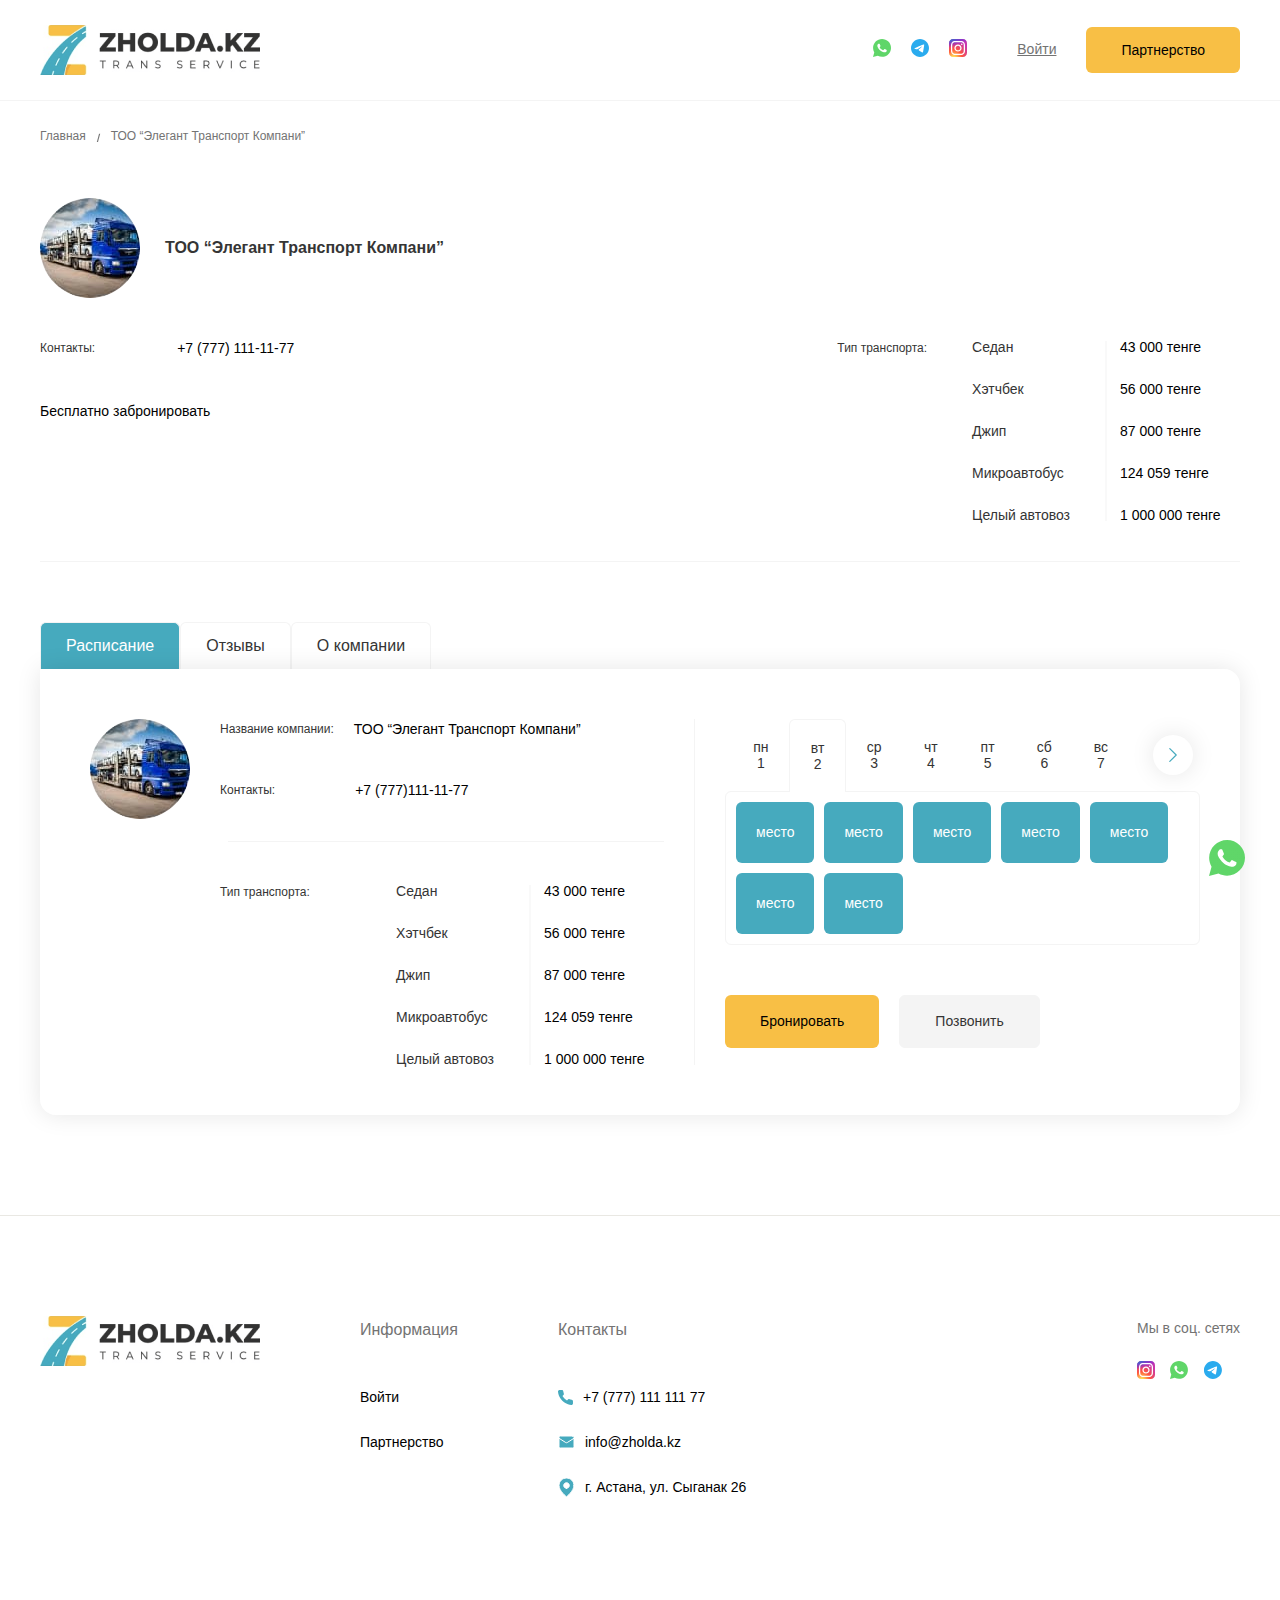
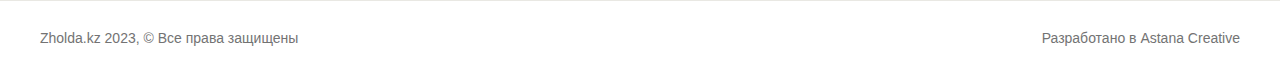
==== about.html @ df7a7ae7 "Add files via upload" ====
<!doctype html>
<html class="no-js" lang="ru">

<head>
    <meta charset="utf-8">
    <meta http-equiv="x-ua-compatible" content="ie=edge">
    <title>Zholda</title>
    <meta content="" name="description">
    <meta content="" name="keywords">
    <meta name="viewport" content="width=device-width, initial-scale=1">

    <meta content="telephone=no" name="format-detection">
    <!-- This make sence for mobile browsers. It means, that content has been optimized for mobile browsers -->
    <meta name="HandheldFriendly" content="true">


    <!--[if (gt IE 9)|!(IE)]><!-->
    <link href="./css/style.min.css" rel="stylesheet" type="text/css">
    <!--<![endif]-->

    <meta property="og:title" content="" />
    <meta property="og:url" content="" />
    <meta property="og:description" content="" />
    <meta property="og:image" content="" />
    <meta property="og:image:type" content="image/jpeg" />
    <meta property="og:image:width" content="500" />
    <meta property="og:image:height" content="300" />
    <meta property="twitter:description" content="" />

    <link rel="icon" type="image/x-icon" href="./images/favicon.ico">
    <script>
        (function (H) { H.className = H.className.replace(/\bno-js\b/, 'js') })(document.documentElement)
    </script>

</head>

<body class="page" style="visibility: hidden; opacity: 0;">

    <header class="header">

        <div class="wrapper header__cont">
            <a href="./index.html" class="header__cont-logo">
                <img src="./images/content/logo.png" alt="Логотип">
            </a>
            <div class="header__cont-right">
                <a href="#" target="_blank">
                    <svg width="18" height="18" viewBox="0 0 18 18" fill="none" xmlns="http://www.w3.org/2000/svg">
                        <path
                            d="M0.0750203 8.9189C0.0745833 10.4907 0.487122 12.0254 1.27156 13.3781L0 18L4.75119 16.7598C6.06531 17.472 7.53768 17.8452 9.0339 17.8453H9.03784C13.9772 17.8453 17.9979 13.844 18 8.92593C18.0009 6.54278 17.0695 4.30182 15.3773 2.61584C13.6853 0.930001 11.4351 0.00108764 9.03747 0C4.09757 0 0.0771326 4.00105 0.0750932 8.9189"
                            fill="url(#paint0_linear_0_49)" />
                        <path
                            d="M6.7186 5.05356C6.54482 4.66905 6.36193 4.66129 6.19667 4.65454C6.06134 4.64874 5.90664 4.64918 5.75208 4.64918C5.59738 4.64918 5.34602 4.70711 5.13356 4.93805C4.92088 5.16921 4.32159 5.72782 4.32159 6.86397C4.32159 8.00018 5.15286 9.09819 5.26874 9.25241C5.38477 9.40635 6.87352 11.8125 9.23135 12.7381C11.1909 13.5074 11.5897 13.3544 12.015 13.3158C12.4403 13.2774 13.3875 12.7574 13.5807 12.2181C13.7741 11.6789 13.7741 11.2168 13.7161 11.1202C13.6581 11.024 13.5034 10.9662 13.2714 10.8507C13.0394 10.7352 11.8989 10.1765 11.6863 10.0995C11.4737 10.0225 11.319 9.98403 11.1643 10.2153C11.0096 10.4461 10.5654 10.9662 10.43 11.1202C10.2947 11.2745 10.1593 11.2938 9.92743 11.1783C9.69531 11.0624 8.94824 10.8188 8.0619 10.0322C7.3723 9.42005 6.90674 8.66415 6.77141 8.43292C6.63608 8.20205 6.75691 8.0769 6.87323 7.96182C6.97746 7.85835 7.10529 7.69216 7.22139 7.55737C7.33705 7.4225 7.37565 7.32628 7.453 7.17227C7.53043 7.01812 7.49168 6.88325 7.43377 6.76775C7.37565 6.65224 6.92487 5.51015 6.7186 5.05356Z"
                            fill="white" />
                        <defs>
                            <linearGradient id="paint0_linear_0_49" x1="900" y1="1800" x2="900" y2="0"
                                gradientUnits="userSpaceOnUse">
                                <stop offset="0" stop-color="#1FAF38" />
                                <stop offset="1" stop-color="#60D669" />
                            </linearGradient>
                        </defs>
                    </svg>
                </a>
                <a href="#" target="_blank">
                    <svg width="18" height="18" viewBox="0 0 18 18" fill="none" xmlns="http://www.w3.org/2000/svg">
                        <g clip-path="url(#clip0_0_52)">
                            <path
                                d="M9 0C6.61359 0 4.32281 0.948797 2.63672 2.63602C0.948885 4.3239 0.000467536 6.613 0 9C0 11.386 0.949219 13.6768 2.63672 15.364C4.32281 17.0512 6.61359 18 9 18C11.3864 18 13.6772 17.0512 15.3633 15.364C17.0508 13.6768 18 11.386 18 9C18 6.61402 17.0508 4.32323 15.3633 2.63602C13.6772 0.948797 11.3864 0 9 0Z"
                                fill="url(#paint0_linear_0_52)" />
                            <path
                                d="M4.07388 8.90503C6.69795 7.76203 8.44732 7.00842 9.32201 6.64434C11.8223 5.6047 12.3412 5.42414 12.6801 5.41802C12.7547 5.41683 12.9206 5.43525 13.0289 5.52279C13.1189 5.59662 13.1442 5.69646 13.1569 5.76656C13.1681 5.83659 13.1836 5.9962 13.1709 6.1208C13.0359 7.54392 12.4495 10.9974 12.1514 12.5914C12.0262 13.2658 11.7773 13.4919 11.5369 13.514C11.0137 13.5621 10.6172 13.1686 10.1109 12.8369C9.3192 12.3176 8.87201 11.9944 8.10279 11.4877C7.21404 10.9022 7.7906 10.5803 8.29685 10.0544C8.42904 9.91669 10.7325 7.82208 10.7761 7.63209C10.7817 7.60833 10.7873 7.51973 10.7339 7.47305C10.6819 7.42622 10.6045 7.44225 10.5483 7.45491C10.4681 7.4729 9.20388 8.30934 6.75138 9.96408C6.39279 10.2107 6.06795 10.331 5.77545 10.3246C5.45482 10.3177 4.83607 10.143 4.37623 9.99361C3.81373 9.81037 3.36513 9.71348 3.40451 9.40228C3.4242 9.24028 3.64779 9.07448 4.07388 8.90503Z"
                                fill="white" />
                        </g>
                        <defs>
                            <linearGradient id="paint0_linear_0_52" x1="900" y1="0" x2="900" y2="1800"
                                gradientUnits="userSpaceOnUse">
                                <stop offset="0" stop-color="#2AABEE" />
                                <stop offset="1" stop-color="#229ED9" />
                            </linearGradient>
                            <clipPath id="clip0_0_52">
                                <rect width="18" height="18" fill="white" />
                            </clipPath>
                        </defs>
                    </svg>
                </a>
                <a href="#" target="_blank">
                    <svg width="18" height="18" viewBox="0 0 18 18" fill="none" xmlns="http://www.w3.org/2000/svg">
                        <path
                            d="M13.7812 0H4.21875C1.8888 0 0 1.8888 0 4.21875V13.7812C0 16.1112 1.8888 18 4.21875 18H13.7812C16.1112 18 18 16.1112 18 13.7812V4.21875C18 1.8888 16.1112 0 13.7812 0Z"
                            fill="url(#paint0_radial_0_55)" />
                        <path
                            d="M13.7812 0H4.21875C1.8888 0 0 1.8888 0 4.21875V13.7812C0 16.1112 1.8888 18 4.21875 18H13.7812C16.1112 18 18 16.1112 18 13.7812V4.21875C18 1.8888 16.1112 0 13.7812 0Z"
                            fill="url(#paint1_radial_0_55)" />
                        <path
                            d="M9.00063 1.96875C7.09109 1.96875 6.85139 1.97712 6.10144 2.01122C5.35289 2.04553 4.84193 2.16401 4.39488 2.33789C3.93237 2.51747 3.54009 2.75773 3.1493 3.14866C2.75815 3.53953 2.51789 3.9318 2.33775 4.39411C2.16338 4.8413 2.04476 5.35247 2.01108 6.10066C1.97754 6.85069 1.96875 7.09045 1.96875 9.00007C1.96875 10.9097 1.97719 11.1486 2.01122 11.8986C2.04567 12.6471 2.16415 13.1581 2.33789 13.6051C2.51761 14.0676 2.75787 14.4599 3.1488 14.8507C3.53953 15.2419 3.9318 15.4827 4.39397 15.6622C4.84137 15.8361 5.3524 15.9546 6.1008 15.9889C6.85083 16.023 7.09031 16.0314 8.99979 16.0314C10.9095 16.0314 11.1485 16.023 11.8984 15.9889C12.647 15.9546 13.1585 15.8361 13.6059 15.6622C14.0682 15.4827 14.4599 15.2419 14.8506 14.8507C15.2417 14.4599 15.4819 14.0676 15.6621 13.6053C15.8349 13.1581 15.9536 12.647 15.9888 11.8987C16.0225 11.1488 16.0312 10.9097 16.0312 9.00007C16.0312 7.09045 16.0225 6.85083 15.9888 6.1008C15.9536 5.35226 15.8349 4.84137 15.6621 4.39432C15.4819 3.9318 15.2417 3.53953 14.8506 3.14866C14.4595 2.75759 14.0683 2.51733 13.6055 2.33796C13.1572 2.16401 12.646 2.04546 11.8974 2.01122C11.1474 1.97712 10.9086 1.96875 8.99845 1.96875H9.00063ZM8.36986 3.23585C8.5571 3.23557 8.766 3.23585 9.00063 3.23585C10.878 3.23585 11.1005 3.2426 11.8419 3.27628C12.5274 3.30764 12.8995 3.42218 13.1474 3.51844C13.4755 3.64584 13.7095 3.79821 13.9554 4.04437C14.2015 4.29047 14.3538 4.52482 14.4816 4.85297C14.5778 5.10047 14.6925 5.47256 14.7237 6.15811C14.7574 6.89934 14.7647 7.12195 14.7647 8.99845C14.7647 10.875 14.7574 11.0976 14.7237 11.8388C14.6924 12.5243 14.5778 12.8964 14.4816 13.144C14.3542 13.4722 14.2015 13.7058 13.9554 13.9518C13.7093 14.1979 13.4757 14.3501 13.1474 14.4776C12.8998 14.5743 12.5274 14.6886 11.8419 14.7199C11.1007 14.7536 10.878 14.7609 9.00063 14.7609C7.12315 14.7609 6.90061 14.7536 6.15945 14.7199C5.4739 14.6883 5.1018 14.5737 4.85374 14.4775C4.52566 14.35 4.29124 14.1977 4.04515 13.9516C3.79905 13.7055 3.64676 13.4717 3.519 13.1434C3.42274 12.8959 3.30806 12.5238 3.27684 11.8382C3.24316 11.097 3.23641 10.8744 3.23641 8.9967C3.23641 7.11907 3.24316 6.89759 3.27684 6.15635C3.3082 5.4708 3.42274 5.09871 3.519 4.85086C3.64648 4.52271 3.79905 4.28836 4.04522 4.04227C4.29131 3.79617 4.52566 3.6438 4.85381 3.51612C5.10166 3.41944 5.4739 3.30518 6.15945 3.27368C6.80808 3.24436 7.05945 3.23557 8.36986 3.23409V3.23585ZM12.7539 4.40332C12.2881 4.40332 11.9102 4.7809 11.9102 5.24679C11.9102 5.71261 12.2881 6.09054 12.7539 6.09054C13.2197 6.09054 13.5977 5.71261 13.5977 5.24679C13.5977 4.78097 13.2197 4.40304 12.7539 4.40304V4.40332ZM9.00063 5.38917C7.00657 5.38917 5.3898 7.00594 5.3898 9.00007C5.3898 10.9942 7.00657 12.6102 9.00063 12.6102C10.9948 12.6102 12.611 10.9942 12.611 9.00007C12.611 7.00601 10.9946 5.38917 9.00049 5.38917H9.00063ZM9.00063 6.65627C10.295 6.65627 11.3444 7.70555 11.3444 9.00007C11.3444 10.2945 10.295 11.3439 9.00063 11.3439C7.70618 11.3439 6.65691 10.2945 6.65691 9.00007C6.65691 7.70555 7.70618 6.65627 9.00063 6.65627Z"
                            fill="white" />
                        <defs>
                            <radialGradient id="paint0_radial_0_55" cx="0" cy="0" r="1" gradientUnits="userSpaceOnUse"
                                gradientTransform="translate(4.78125 19.3864) rotate(-90) scale(17.8393 16.592)">
                                <stop offset="0" stop-color="#FFDD55" />
                                <stop offset="0.1" stop-color="#FFDD55" />
                                <stop offset="0.5" stop-color="#FF543E" />
                                <stop offset="1" stop-color="#C837AB" />
                            </radialGradient>
                            <radialGradient id="paint1_radial_0_55" cx="0" cy="0" r="1" gradientUnits="userSpaceOnUse"
                                gradientTransform="translate(-3.01507 1.29663) rotate(78.681) scale(7.97428 32.8702)">
                                <stop offset="0" stop-color="#3771C8" />
                                <stop offset="0.128" stop-color="#3771C8" />
                                <stop offset="1" stop-color="#6600FF" stop-opacity="0" />
                            </radialGradient>
                        </defs>
                    </svg>
                </a>
                <div class="header__cont-login popup-btn" data-popup="login">
                    <p>Войти</p>
                    <svg width="14" height="15" viewBox="0 0 14 15" fill="none" xmlns="http://www.w3.org/2000/svg">
                        <path
                            d="M7.16104 6.72222C8.87923 6.72222 10.2721 5.32933 10.2721 3.61111C10.2721 1.89289 8.87923 0.5 7.16104 0.5C5.44282 0.5 4.04993 1.89289 4.04993 3.61111C4.04993 5.32933 5.44282 6.72222 7.16104 6.72222Z"
                            fill="#343434" />
                        <path
                            d="M0.938965 12.1667C0.938965 13.4554 1.98364 14.5 3.2723 14.5H11.0501C12.3388 14.5 13.3834 13.4554 13.3834 12.1667C13.3834 10.878 12.2167 8.27778 7.16119 8.27778C2.10563 8.27778 0.938965 10.878 0.938965 12.1667Z"
                            fill="#343434" />
                    </svg>
                </div>
                <div class="yel-btn popup-btn" data-popup="part">
                    Партнерство
                </div>
            </div>
        </div>
    </header>


    <div class="top-content">
        <div class="wrapper">
            <div class="breadcrumbs">
                <ul class="breadcrumbs__list">
                    <li class="breadcrumbs__item">
                        <a class="breadcrumbs__link" href="index.html">
                            Главная
                        </a>
                    </li>
                    <li class="breadcrumbs__item">
                        <a class="breadcrumbs__link" href="#">
                            ТОО “Элегант Транспорт Компани”
                        </a>
                    </li>
                </ul>
            </div>
        </div>
    </div>

    <main class="main">
        <div class="wrapper">
            <section class="about-company">
                <div class="about-company__top-inner">
                    <img class="about-company__img image-circle" src="./images/logo-compony.jpg" alt="фото">
                    <div class="about-company__title-wrap">
                        <span class="about-company__subtitle">
                            Название компании:
                        </span>
                        <h4 class="about-company__title">ТОО “Элегант Транспорт Компани”</h4>
                    </div>
                </div>
                <div class="about-company__inner">
                    <div class="about-company__wrap">
                        <div class="about-company__about-item">
                            <span>Контакты:</span>
                            <a class="about-company__about-item-info about-company__about-item-tel" href="tel:+77771111177">
                                +7 (777) 111-11-77
                            </a>
                        </div>
                        <div class="about-company__about-item">
                            <a class="about-company__btn-to-book" href="#">
                                Бесплатно забронировать
                            </a>
                            <!-- <span>Описание:</span>
                            <p class="about-company__descr">
                                Профессиональный перевозчик автомобилей на автовозах. Мы имеем богатый опыт в транспортировке автомобилей и предлагаем широкий спектр услуг для индивидуальных клиентов и компаний.
                            </p> -->
                        </div>
                    </div>
                    <div class="about-company__wrap about-company__wrap-type">
                        <div class="about-company__type">
                            <span>Тип транспорта:</span>
                            <div class="about-company__type-info-wrap">
                                <div class="about-company__type-info-item">
                                    <span>Седан</span>
                                    <div class="about-company__type-info-price">43 000 тенге</div>
                                </div>
                                <div class="about-company__type-info-item">
                                    <span>Хэтчбек</span>
                                    <div class="about-company__type-info-price">56 000 тенге</div>
                                </div>
                                <div class="about-company__type-info-item">
                                    <span>Джип</span>
                                    <div class="about-company__type-info-price">87 000 тенге</div>
                                </div>
                                <div class="about-company__type-info-item">
                                    <span>Микроавтобус</span>
                                    <div class="about-company__type-info-price">124 059 тенге</div>
                                </div>
                                <div class="about-company__type-info-item">
                                    <span>Целый автовоз</span>
                                    <div class="about-company__type-info-price">1 000 000 тенге</div>
                                </div>
                            </div>
                        </div>
                    </div>
                </div>
            </section>
        
            <div class="cards">
        
                <div class="tabs">
                    <div class="tabs__top">
                        <button class="tabs__top-btn tabs__top-btn--active" data-item="tab-1">Расписание</button>
                        <button class="tabs__top-btn" data-item="tab-2">Отзывы</button>
                        <button class="tabs__top-btn" data-item="tab-3">О компании</button>
                    </div>
        
                    <div class="tabs__content">
                        <div class="tabs__content-item tabs__content-item--active" data-id="tab-1">
                            
                            <form class="cards__item">
                                <div class="cards__item-inner">
                                    <div class="cards__left">
                                        <div class="cards__about-company">
                                            <img class="cards__about-img image-circle" src="./images/logo-compony.jpg" alt="фото">
                                            <div class="cards__about-inner">
                                                <div class="cards__about-item">
                                                    <span>Название компании:</span>
                                                    <h5 class="cards__about-item-info">ТОО “Элегант Транспорт Компани”</h5>
                                                </div>
                                                <div class="cards__about-item">
                                                    <span>Контакты:</span>
                                                    <a class="cards__about-item-info cards__about-item-tel" href="tel:+77771111177">+7 (777)111-11-77</a>
                                                </div>
                                            </div>
                                        </div>
                    
                                        <div class="cards__type">
                                            <span>Тип транспорта:</span>
                                            <div class="cards__type-info-wrap">
                                                <div class="cards__type-info-item">
                                                    <span>Седан</span>
                                                    <div class="cards__type-info-price">43 000 тенге</div>
                                                </div>
                                                <div class="cards__type-info-item">
                                                    <span>Хэтчбек</span>
                                                    <div class="cards__type-info-price">56 000 тенге</div>
                                                </div>
                                                <div class="cards__type-info-item">
                                                    <span>Джип</span>
                                                    <div class="cards__type-info-price">87 000 тенге</div>
                                                </div>
                                                <div class="cards__type-info-item">
                                                    <span>Микроавтобус</span>
                                                    <div class="cards__type-info-price">124 059 тенге</div>
                                                </div>
                                                <div class="cards__type-info-item">
                                                    <span>Целый автовоз</span>
                                                    <div class="cards__type-info-price">1 000 000 тенге</div>
                                                </div>
                                            </div>
                                        </div>
                                    </div>
                    
                                    <div class="cards__right">
                                        <div class="cards__days">
                    
                                            <button class="cards__circle-arrow-left" style="display: none;" type="button">
                                                <svg width="10" height="18" viewBox="0 0 10 18" fill="none"
                                                    xmlns="http://www.w3.org/2000/svg">
                                                    <path d="M1 17L9 9L0.999999 1" stroke="#46AABE" stroke-width="1.5"
                                                        stroke-linecap="round" stroke-linejoin="round" />
                                                </svg>
                                            </button>
                    
                                            <div class="cards__days-wrap">
                                                <div class="cards__day" data-day="place-content-1">
                                                    <span>пн</span>
                                                    <span>1</span>
                                                </div>
                                                <div class="cards__day cards__day--active" data-day="place-content-2">
                                                    <span>вт</span>
                                                    <span>2</span>
                                                </div>
                                                <div class="cards__day" data-day="place-content-3">
                                                    <span>ср</span>
                                                    <span>3</span>
                                                </div>
                                                <div class="cards__day" data-day="place-content-4">
                                                    <span>чт</span>
                                                    <span>4</span>
                                                </div>
                                                <div class="cards__day" data-day="place-content-5">
                                                    <span>пт</span>
                                                    <span>5</span>
                                                </div>
                                                <div class="cards__day" data-day="place-content-6">
                                                    <span>сб</span>
                                                    <span>6</span>
                                                </div>
                                                <div class="cards__day" data-day="place-content-7">
                                                    <span>вс</span>
                                                    <span>7</span>
                                                </div>
                                                <div class="cards__day" data-day="place-content-8">
                                                    <span>пн</span>
                                                    <span>8</span>
                                                </div>
                                                <div class="cards__day" data-day="place-content-9">
                                                    <span>вт</span>
                                                    <span>9</span>
                                                </div>
                                                <div class="cards__day" data-day="place-content-10">
                                                    <span>ср</span>
                                                    <span>10</span>
                                                </div>
                                                <div class="cards__day" data-day="place-content-11">
                                                    <span>чт</span>
                                                    <span>11</span>
                                                </div>
                                                <div class="cards__day" data-day="place-content-12">
                                                    <span>пт</span>
                                                    <span>12</span>
                                                </div>
                                                <div class="cards__day" data-day="place-content-13">
                                                    <span>сб</span>
                                                    <span>13</span>
                                                </div>
                                                <div class="cards__day" data-day="place-content-14">
                                                    <span>вс</span>
                                                    <span>14</span>
                                                </div>
                                            </div>
                    
                                            <button class="cards__circle-arrow-right" type="button">
                                                <svg width="10" height="18" viewBox="0 0 10 18" fill="none"
                                                    xmlns="http://www.w3.org/2000/svg">
                                                    <path d="M1 17L9 9L0.999999 1" stroke="#46AABE" stroke-width="1.5"
                                                        stroke-linecap="round" stroke-linejoin="round" />
                                                </svg>
                                            </button>
                                        </div>
                    
                                        <div class="cards__place-wrap" data-id="place-content-1">
                                            <label class="cards__place-btn">
                                                <input type="checkbox">
                                                <span>место</span>
                                            </label>
                    
                                            <label class="cards__place-btn">
                                                <input type="checkbox">
                                                <span>место</span>
                                            </label>
                    
                                            <label class="cards__place-btn">
                                                <input type="checkbox">
                                                <span>место</span>
                                            </label>
                                            <label class="cards__place-btn">
                                                <input type="checkbox">
                                                <span>место</span>
                                            </label>
                    
                                            <label class="cards__place-btn">
                                                <input type="checkbox">
                                                <span>место</span>
                                            </label>
                                            <label class="cards__place-btn">
                                                <input type="checkbox">
                                                <span>место</span>
                                            </label>
                    
                                            <label class="cards__place-btn">
                                                <input type="checkbox">
                                                <span>место</span>
                                            </label>
                                        </div>
                                        <div class="cards__place-wrap cards__place-wrap--active" data-id="place-content-2">
                                            <label class="cards__place-btn">
                                                <input type="checkbox">
                                                <span>место</span>
                                            </label>
                    
                                            <label class="cards__place-btn">
                                                <input type="checkbox">
                                                <span>место</span>
                                            </label>
                    
                                            <label class="cards__place-btn">
                                                <input type="checkbox">
                                                <span>место</span>
                                            </label>
                                            <label class="cards__place-btn">
                                                <input type="checkbox">
                                                <span>место</span>
                                            </label>
                    
                                            <label class="cards__place-btn">
                                                <input type="checkbox">
                                                <span>место</span>
                                            </label>
                                            <label class="cards__place-btn">
                                                <input type="checkbox">
                                                <span>место</span>
                                            </label>
                    
                                            <label class="cards__place-btn">
                                                <input type="checkbox">
                                                <span>место</span>
                                            </label>
                                        </div>
                                        <div class="cards__place-wrap" data-id="place-content-3">
                                            <label class="cards__place-btn">
                                                <input type="checkbox">
                                                <span>место</span>
                                            </label>
                    
                                            <label class="cards__place-btn">
                                                <input type="checkbox">
                                                <span>место</span>
                                            </label>
                    
                                            <label class="cards__place-btn">
                                                <input type="checkbox">
                                                <span>место</span>
                                            </label>
                                            <label class="cards__place-btn">
                                                <input type="checkbox">
                                                <span>место</span>
                                            </label>
                    
                                            <label class="cards__place-btn">
                                                <input type="checkbox">
                                                <span>место</span>
                                            </label>
                                            <label class="cards__place-btn">
                                                <input type="checkbox">
                                                <span>место</span>
                                            </label>
                    
                                            <label class="cards__place-btn">
                                                <input type="checkbox">
                                                <span>место</span>
                                            </label>
                                        </div>
                                        <div class="cards__place-wrap" data-id="place-content-4">
                                            <label class="cards__place-btn">
                                                <input type="checkbox">
                                                <span>место</span>
                                            </label>
                    
                                            <label class="cards__place-btn">
                                                <input type="checkbox">
                                                <span>место</span>
                                            </label>
                    
                                            <label class="cards__place-btn">
                                                <input type="checkbox">
                                                <span>место</span>
                                            </label>
                                            <label class="cards__place-btn">
                                                <input type="checkbox">
                                                <span>место</span>
                                            </label>
                    
                                            <label class="cards__place-btn">
                                                <input type="checkbox">
                                                <span>место</span>
                                            </label>
                                            <label class="cards__place-btn">
                                                <input type="checkbox">
                                                <span>место</span>
                                            </label>
                    
                                            <label class="cards__place-btn">
                                                <input type="checkbox">
                                                <span>место</span>
                                            </label>
                                        </div>
                                        <div class="cards__place-wrap" data-id="place-content-5">
                                            <label class="cards__place-btn">
                                                <input type="checkbox">
                                                <span>место</span>
                                            </label>
                    
                                            <label class="cards__place-btn">
                                                <input type="checkbox">
                                                <span>место</span>
                                            </label>
                    
                                            <label class="cards__place-btn">
                                                <input type="checkbox">
                                                <span>место</span>
                                            </label>
                                            <label class="cards__place-btn">
                                                <input type="checkbox">
                                                <span>место</span>
                                            </label>
                    
                                            <label class="cards__place-btn">
                                                <input type="checkbox">
                                                <span>место</span>
                                            </label>
                                            <label class="cards__place-btn">
                                                <input type="checkbox">
                                                <span>место</span>
                                            </label>
                    
                                            <label class="cards__place-btn">
                                                <input type="checkbox">
                                                <span>место</span>
                                            </label>
                                        </div>
                                        <div class="cards__place-wrap" data-id="place-content-6">
                                            <label class="cards__place-btn">
                                                <input type="checkbox">
                                                <span>место</span>
                                            </label>
                    
                                            <label class="cards__place-btn">
                                                <input type="checkbox">
                                                <span>место</span>
                                            </label>
                    
                                            <label class="cards__place-btn">
                                                <input type="checkbox">
                                                <span>место</span>
                                            </label>
                                            <label class="cards__place-btn">
                                                <input type="checkbox">
                                                <span>место</span>
                                            </label>
                    
                                            <label class="cards__place-btn">
                                                <input type="checkbox">
                                                <span>место</span>
                                            </label>
                                            <label class="cards__place-btn">
                                                <input type="checkbox">
                                                <span>место</span>
                                            </label>
                    
                                            <label class="cards__place-btn">
                                                <input type="checkbox">
                                                <span>место</span>
                                            </label>
                                        </div>
                                        <div class="cards__place-wrap" data-id="place-content-7">
                                            <label class="cards__place-btn">
                                                <input type="checkbox">
                                                <span>место</span>
                                            </label>
                    
                                            <label class="cards__place-btn">
                                                <input type="checkbox">
                                                <span>место</span>
                                            </label>
                    
                                            <label class="cards__place-btn">
                                                <input type="checkbox">
                                                <span>место</span>
                                            </label>
                                            <label class="cards__place-btn">
                                                <input type="checkbox">
                                                <span>место</span>
                                            </label>
                    
                                            <label class="cards__place-btn">
                                                <input type="checkbox">
                                                <span>место</span>
                                            </label>
                                            <label class="cards__place-btn">
                                                <input type="checkbox">
                                                <span>место</span>
                                            </label>
                    
                                            <label class="cards__place-btn">
                                                <input type="checkbox">
                                                <span>место</span>
                                            </label>
                                        </div>
                                        <div class="cards__place-wrap" data-id="place-content-8">
                                            <label class="cards__place-btn">
                                                <input type="checkbox">
                                                <span>место</span>
                                            </label>
                    
                                            <label class="cards__place-btn">
                                                <input type="checkbox">
                                                <span>место</span>
                                            </label>
                    
                                            <label class="cards__place-btn">
                                                <input type="checkbox">
                                                <span>место</span>
                                            </label>
                                            <label class="cards__place-btn">
                                                <input type="checkbox">
                                                <span>место</span>
                                            </label>
                    
                                            <label class="cards__place-btn">
                                                <input type="checkbox">
                                                <span>место</span>
                                            </label>
                                            <label class="cards__place-btn">
                                                <input type="checkbox">
                                                <span>место</span>
                                            </label>
                    
                                            <label class="cards__place-btn">
                                                <input type="checkbox">
                                                <span>место</span>
                                            </label>
                                        </div>
                                        <div class="cards__place-wrap" data-id="place-content-9">
                                            <label class="cards__place-btn">
                                                <input type="checkbox">
                                                <span>место</span>
                                            </label>
                    
                                            <label class="cards__place-btn">
                                                <input type="checkbox">
                                                <span>место</span>
                                            </label>
                    
                                            <label class="cards__place-btn">
                                                <input type="checkbox">
                                                <span>место</span>
                                            </label>
                                            <label class="cards__place-btn">
                                                <input type="checkbox">
                                                <span>место</span>
                                            </label>
                    
                                            <label class="cards__place-btn">
                                                <input type="checkbox">
                                                <span>место</span>
                                            </label>
                                            <label class="cards__place-btn">
                                                <input type="checkbox">
                                                <span>место</span>
                                            </label>
                    
                                            <label class="cards__place-btn">
                                                <input type="checkbox">
                                                <span>место</span>
                                            </label>
                                        </div>
                                        <div class="cards__place-wrap" data-id="place-content-10">
                                            <label class="cards__place-btn">
                                                <input type="checkbox">
                                                <span>место</span>
                                            </label>
                    
                                            <label class="cards__place-btn">
                                                <input type="checkbox">
                                                <span>место</span>
                                            </label>
                    
                                            <label class="cards__place-btn">
                                                <input type="checkbox">
                                                <span>место</span>
                                            </label>
                                            <label class="cards__place-btn">
                                                <input type="checkbox">
                                                <span>место</span>
                                            </label>
                    
                                            <label class="cards__place-btn">
                                                <input type="checkbox">
                                                <span>место</span>
                                            </label>
                                            <label class="cards__place-btn">
                                                <input type="checkbox">
                                                <span>место</span>
                                            </label>
                    
                                            <label class="cards__place-btn">
                                                <input type="checkbox">
                                                <span>место</span>
                                            </label>
                                        </div>
                                        <div class="cards__place-wrap" data-id="place-content-11">
                                            <label class="cards__place-btn">
                                                <input type="checkbox">
                                                <span>место</span>
                                            </label>
                    
                                            <label class="cards__place-btn">
                                                <input type="checkbox">
                                                <span>место</span>
                                            </label>
                    
                                            <label class="cards__place-btn">
                                                <input type="checkbox">
                                                <span>место</span>
                                            </label>
                                            <label class="cards__place-btn">
                                                <input type="checkbox">
                                                <span>место</span>
                                            </label>
                    
                                            <label class="cards__place-btn">
                                                <input type="checkbox">
                                                <span>место</span>
                                            </label>
                                            <label class="cards__place-btn">
                                                <input type="checkbox">
                                                <span>место</span>
                                            </label>
                    
                                            <label class="cards__place-btn">
                                                <input type="checkbox">
                                                <span>место</span>
                                            </label>
                                        </div>
                                        <div class="cards__place-wrap" data-id="place-content-12">
                                            <label class="cards__place-btn">
                                                <input type="checkbox">
                                                <span>место</span>
                                            </label>
                    
                                            <label class="cards__place-btn">
                                                <input type="checkbox">
                                                <span>место</span>
                                            </label>
                    
                                            <label class="cards__place-btn">
                                                <input type="checkbox">
                                                <span>место</span>
                                            </label>
                                            <label class="cards__place-btn">
                                                <input type="checkbox">
                                                <span>место</span>
                                            </label>
                    
                                            <label class="cards__place-btn">
                                                <input type="checkbox">
                                                <span>место</span>
                                            </label>
                                            <label class="cards__place-btn">
                                                <input type="checkbox">
                                                <span>место</span>
                                            </label>
                    
                                            <label class="cards__place-btn">
                                                <input type="checkbox">
                                                <span>место</span>
                                            </label>
                                        </div>
                                        <div class="cards__place-wrap" data-id="place-content-13">
                                            <label class="cards__place-btn">
                                                <input type="checkbox">
                                                <span>место</span>
                                            </label>
                    
                                            <label class="cards__place-btn">
                                                <input type="checkbox">
                                                <span>место</span>
                                            </label>
                    
                                            <label class="cards__place-btn">
                                                <input type="checkbox">
                                                <span>место</span>
                                            </label>
                                            <label class="cards__place-btn">
                                                <input type="checkbox">
                                                <span>место</span>
                                            </label>
                    
                                            <label class="cards__place-btn">
                                                <input type="checkbox">
                                                <span>место</span>
                                            </label>
                                            <label class="cards__place-btn">
                                                <input type="checkbox">
                                                <span>место</span>
                                            </label>
                    
                                            <label class="cards__place-btn">
                                                <input type="checkbox">
                                                <span>место</span>
                                            </label>
                                        </div>
                                        <div class="cards__place-wrap" data-id="place-content-14">
                                            <label class="cards__place-btn">
                                                <input type="checkbox">
                                                <span>место</span>
                                            </label>
                    
                                            <label class="cards__place-btn">
                                                <input type="checkbox">
                                                <span>место</span>
                                            </label>
                    
                                            <label class="cards__place-btn">
                                                <input type="checkbox">
                                                <span>место</span>
                                            </label>
                                            <label class="cards__place-btn">
                                                <input type="checkbox">
                                                <span>место</span>
                                            </label>
                    
                                            <label class="cards__place-btn">
                                                <input type="checkbox">
                                                <span>место</span>
                                            </label>
                                            <label class="cards__place-btn">
                                                <input type="checkbox">
                                                <span>место</span>
                                            </label>
                    
                                            <label class="cards__place-btn">
                                                <input type="checkbox">
                                                <span>место</span>
                                            </label>
                                        </div>
                    
                    
                                        <div class="btn-wrap">
                                            <button class="yel-btn btn-to-book" type="submit">Бронировать</button>
                                            <a class="btn-call" href="#">Позвонить</a>
                                        </div>
                    
                                    </div>
                                </div>
                            </form>
        
                        </div>
                        <div class="tabs__content-item" data-id="tab-2">
                            <div class="reviews">
                                <div class="reviews__item">
                                    <img class="reviews__img" src="./images/reviews/1.jpg" alt="">
        
                                    <div class="reviews__item-content">
                                        <div class="reviews__item-content-top">
                                            <h6 class="reviews__item-name">
                                                Станислав
                                            </h6>
                                            <time class="reviews__item-date" datetime="2023-04-24">
                                                24.04.2023
                                            </time>
                                        </div>
                                        <p class="reviews__item-descr">
                                            Я очень доволен услугами этой компании по транспортировке моего автомобиля на
                                            автовозе. Все прошло очень быстро и без каких-либо проблем. Автомобиль был доставлен
                                            в целости и сохранности, и я был доволен ценой, которую я заплатил за услуги.
                                        </p>
                                    </div>
                                </div>
                                <div class="reviews__item">
                                    <img class="reviews__img" src="./images/reviews/2.jpg" alt="">
        
        
                                    <div class="reviews__item-content">
                                        <div class="reviews__item-content-top">
                                            <h6 class="reviews__item-name">
                                                Станислав
                                            </h6>
                                            <time class="reviews__item-date" datetime="2023-04-24">
                                                24.04.2023
                                            </time>
                                        </div>
                                        <p class="reviews__item-descr">
                                            Я сотрудничал с этой компанией несколько раз, и каждый раз получал от них
                                            высококачественный сервис. Их менеджеры всегда отвечают на мои вопросы и
                                            предоставляют мне полную информацию о статусе транспортировки моего автомобиля.
                                        </p>
                                    </div>
                                </div>
                                <div class="reviews__item">
                                    <img class="reviews__img" src="./images/reviews/3.jpg" alt="">
        
                                    <div class="reviews__item-content">
                                        <div class="reviews__item-content-top">
                                            <h6 class="reviews__item-name">
                                                Станислав
                                            </h6>
                                            <time class="reviews__item-date" datetime="2023-04-24">
                                                24.04.2023
                                            </time>
                                        </div>
                                        <p class="reviews__item-descr">
                                            Я очень доволен услугами этой компании по транспортировке моего автомобиля на
                                            автовозе. Все прошло очень быстро и без каких-либо проблем. Автомобиль был доставлен
                                            в целости и сохранности, и я был доволен ценой, которую я заплатил за услуги.
                                        </p>
                                    </div>
                                </div>
                                <div class="reviews__item">
                                    <img class="reviews__img" src="./images/reviews/4.jpg" alt="">
        
                                    <div class="reviews__item-content">
                                        <div class="reviews__item-content-top">
                                            <h6 class="reviews__item-name">
                                                Станислав
                                            </h6>
                                            <time class="reviews__item-date" datetime="2023-04-24">
                                                24.04.2023
                                            </time>
                                        </div>
                                        <p class="reviews__item-descr">
                                            Я сотрудничал с этой компанией несколько раз, и каждый раз получал от них
                                            высококачественный сервис. Их менеджеры всегда отвечают на мои вопросы и
                                            предоставляют мне полную информацию о статусе транспортировки моего автомобиля.
                                        </p>
                                    </div>
                                </div>
                            </div>
                        </div>
                        <div class="tabs__content-item" data-id="tab-3">content 3</div>
                    </div>
        
                </div>
            </div>
        </div>
    </main>

   



    <footer class="footer">
        <div class="footer-top">
            <div class="wrapper footer__cont">
                <a href="./index.html" class="footer__cont-logo">
                    <img src="./images/content/logo.png" alt="Логотип">
                </a>
                <div class="footer__cont-list inf">
                    <div class="footer__cont-list-title">
                        Информация
                    </div>
                    <div class="footer__cont-list-item popup-btn" data-popup="login">
                        Войти
                    </div>
                    <div class="footer__cont-list-item popup-btn" data-popup="part">
                        Партнерство
                    </div>
                </div>
                <div class="footer__cont-list cont">
                    <div class="footer__cont-list-title">
                        Контакты
                    </div>
                    <a href="tel:+777711111177" class="footer__cont-list-item">
                        <svg width="15" height="15" viewBox="0 0 15 15" fill="none" xmlns="http://www.w3.org/2000/svg">
                            <path
                                d="M14.9698 11.2304V13.4885C14.9707 13.6981 14.9277 13.9056 14.8437 14.0977C14.7598 14.2898 14.6366 14.4622 14.4821 14.6039C14.3277 14.7456 14.1453 14.8535 13.9467 14.9207C13.7481 14.9878 13.5377 15.0128 13.3289 14.9939C11.0127 14.7422 8.78788 13.9508 6.83311 12.6831C5.01446 11.5274 3.47255 9.98554 2.3169 8.16689C1.04482 6.20324 0.253179 3.96756 0.00610946 1.64096C-0.0127002 1.43282 0.0120369 1.22303 0.0787455 1.02497C0.145454 0.826907 0.252673 0.644904 0.393575 0.490549C0.534477 0.336194 0.705975 0.212869 0.897151 0.128425C1.08833 0.0439815 1.29499 0.000269792 1.50399 7.29762e-05H3.76209C4.12738 -0.00352226 4.48152 0.125833 4.75849 0.364029C5.03546 0.602224 5.21637 0.933007 5.26749 1.29472C5.3628 2.01736 5.53956 2.72691 5.79439 3.40981C5.89566 3.67922 5.91757 3.97202 5.85754 4.2535C5.79751 4.53498 5.65804 4.79336 5.45567 4.99801L4.49974 5.95394C5.57125 7.83837 7.13153 9.39864 9.01595 10.4702L9.97188 9.51422C10.1765 9.31185 10.4349 9.17238 10.7164 9.11235C10.9979 9.05232 11.2907 9.07423 11.5601 9.17551C12.243 9.43033 12.9525 9.60709 13.6752 9.7024C14.0408 9.75398 14.3747 9.93815 14.6134 10.2199C14.8521 10.5016 14.979 10.8612 14.9698 11.2304Z"
                                fill="#46AABE" />
                        </svg>
                        +7 (777) 111 111 77
                    </a>
                    <a href="mailto:info@zholda.kz" class="footer__cont-list-item">
                        <svg width="17" height="14" viewBox="0 0 17 14" fill="none" xmlns="http://www.w3.org/2000/svg">
                            <path
                                d="M14.5 1H2.5C1.67157 1 1 1.67157 1 2.5V11.5C1 12.3284 1.67157 13 2.5 13H14.5C15.3284 13 16 12.3284 16 11.5V2.5C16 1.67157 15.3284 1 14.5 1Z"
                                fill="#46AABE" stroke="white" stroke-linecap="round" stroke-linejoin="round" />
                            <path
                                d="M16 3.25L9.2725 7.525C9.04095 7.67007 8.77324 7.74701 8.5 7.74701C8.22676 7.74701 7.95905 7.67007 7.7275 7.525L1 3.25"
                                fill="#46AABE" />
                            <path
                                d="M16 3.25L9.2725 7.525C9.04095 7.67007 8.77324 7.74701 8.5 7.74701C8.22676 7.74701 7.95905 7.67007 7.7275 7.525L1 3.25"
                                stroke="white" stroke-linecap="round" stroke-linejoin="round" />
                        </svg>
                        info@zholda.kz
                    </a>
                    <div class="footer__cont-list-item">
                        <svg width="17" height="21" viewBox="0 0 17 21" fill="none" xmlns="http://www.w3.org/2000/svg">
                            <path
                                d="M16 8.5C16 14.125 8.5 19.75 8.5 19.75C8.5 19.75 1 14.125 1 8.5C1 6.51088 1.79018 4.60322 3.1967 3.1967C4.60322 1.79018 6.51088 1 8.5 1C10.4891 1 12.3968 1.79018 13.8033 3.1967C15.2098 4.60322 16 6.51088 16 8.5Z"
                                fill="#46AABE" stroke="white" stroke-linecap="round" stroke-linejoin="round" />
                            <path
                                d="M8.5 11.3125C10.0533 11.3125 11.3125 10.0533 11.3125 8.5C11.3125 6.9467 10.0533 5.6875 8.5 5.6875C6.9467 5.6875 5.6875 6.9467 5.6875 8.5C5.6875 10.0533 6.9467 11.3125 8.5 11.3125Z"
                                fill="white" stroke="white" stroke-linecap="round" stroke-linejoin="round" />
                        </svg>
                        г. Астана, ул. Сыганак 26
                    </div>
                </div>
                <div class="footer__cont-soc">
                    <p>
                        Мы в соц. сетях
                    </p>
                    <div class="footer__cont-soc-items">
                        <a href="#" target="_blank">
                            <svg width="18" height="18" viewBox="0 0 18 18" fill="none"
                                xmlns="http://www.w3.org/2000/svg">
                                <path
                                    d="M13.7812 0H4.21875C1.8888 0 0 1.8888 0 4.21875V13.7812C0 16.1112 1.8888 18 4.21875 18H13.7812C16.1112 18 18 16.1112 18 13.7812V4.21875C18 1.8888 16.1112 0 13.7812 0Z"
                                    fill="url(#paint0_radial_0_181)" />
                                <path
                                    d="M13.7812 0H4.21875C1.8888 0 0 1.8888 0 4.21875V13.7812C0 16.1112 1.8888 18 4.21875 18H13.7812C16.1112 18 18 16.1112 18 13.7812V4.21875C18 1.8888 16.1112 0 13.7812 0Z"
                                    fill="url(#paint1_radial_0_181)" />
                                <path
                                    d="M9.00063 1.96875C7.09109 1.96875 6.85139 1.97712 6.10144 2.01122C5.35289 2.04553 4.84193 2.16401 4.39488 2.33789C3.93237 2.51747 3.54009 2.75773 3.1493 3.14866C2.75815 3.53953 2.51789 3.9318 2.33775 4.39411C2.16338 4.8413 2.04476 5.35247 2.01108 6.10066C1.97754 6.85069 1.96875 7.09045 1.96875 9.00007C1.96875 10.9097 1.97719 11.1486 2.01122 11.8986C2.04567 12.6471 2.16415 13.1581 2.33789 13.6051C2.51761 14.0676 2.75787 14.4599 3.1488 14.8507C3.53953 15.2419 3.9318 15.4827 4.39397 15.6622C4.84137 15.8361 5.3524 15.9546 6.1008 15.9889C6.85083 16.023 7.09031 16.0314 8.99979 16.0314C10.9095 16.0314 11.1485 16.023 11.8984 15.9889C12.647 15.9546 13.1585 15.8361 13.6059 15.6622C14.0682 15.4827 14.4599 15.2419 14.8506 14.8507C15.2417 14.4599 15.4819 14.0676 15.6621 13.6053C15.8349 13.1581 15.9536 12.647 15.9888 11.8987C16.0225 11.1488 16.0312 10.9097 16.0312 9.00007C16.0312 7.09045 16.0225 6.85083 15.9888 6.1008C15.9536 5.35226 15.8349 4.84137 15.6621 4.39432C15.4819 3.9318 15.2417 3.53953 14.8506 3.14866C14.4595 2.75759 14.0683 2.51733 13.6055 2.33796C13.1572 2.16401 12.646 2.04546 11.8974 2.01122C11.1474 1.97712 10.9086 1.96875 8.99845 1.96875H9.00063ZM8.36986 3.23585C8.5571 3.23557 8.766 3.23585 9.00063 3.23585C10.878 3.23585 11.1005 3.2426 11.8419 3.27628C12.5274 3.30764 12.8995 3.42218 13.1474 3.51844C13.4755 3.64584 13.7095 3.79821 13.9554 4.04437C14.2015 4.29047 14.3538 4.52482 14.4816 4.85297C14.5778 5.10047 14.6925 5.47256 14.7237 6.15811C14.7574 6.89934 14.7647 7.12195 14.7647 8.99845C14.7647 10.875 14.7574 11.0976 14.7237 11.8388C14.6924 12.5243 14.5778 12.8964 14.4816 13.144C14.3542 13.4722 14.2015 13.7058 13.9554 13.9518C13.7093 14.1979 13.4757 14.3501 13.1474 14.4776C12.8998 14.5743 12.5274 14.6886 11.8419 14.7199C11.1007 14.7536 10.878 14.7609 9.00063 14.7609C7.12315 14.7609 6.90061 14.7536 6.15945 14.7199C5.4739 14.6883 5.1018 14.5737 4.85374 14.4775C4.52566 14.35 4.29124 14.1977 4.04515 13.9516C3.79905 13.7055 3.64676 13.4717 3.519 13.1434C3.42274 12.8959 3.30806 12.5238 3.27684 11.8382C3.24316 11.097 3.23641 10.8744 3.23641 8.9967C3.23641 7.11907 3.24316 6.89759 3.27684 6.15635C3.3082 5.4708 3.42274 5.09871 3.519 4.85086C3.64648 4.52271 3.79905 4.28836 4.04522 4.04227C4.29131 3.79617 4.52566 3.6438 4.85381 3.51612C5.10166 3.41944 5.4739 3.30518 6.15945 3.27368C6.80808 3.24436 7.05945 3.23557 8.36986 3.23409V3.23585ZM12.7539 4.40332C12.2881 4.40332 11.9102 4.7809 11.9102 5.24679C11.9102 5.71261 12.2881 6.09054 12.7539 6.09054C13.2197 6.09054 13.5977 5.71261 13.5977 5.24679C13.5977 4.78097 13.2197 4.40304 12.7539 4.40304V4.40332ZM9.00063 5.38917C7.00657 5.38917 5.3898 7.00594 5.3898 9.00007C5.3898 10.9942 7.00657 12.6102 9.00063 12.6102C10.9948 12.6102 12.611 10.9942 12.611 9.00007C12.611 7.00601 10.9946 5.38917 9.00049 5.38917H9.00063ZM9.00063 6.65627C10.295 6.65627 11.3444 7.70555 11.3444 9.00007C11.3444 10.2945 10.295 11.3439 9.00063 11.3439C7.70618 11.3439 6.65691 10.2945 6.65691 9.00007C6.65691 7.70555 7.70618 6.65627 9.00063 6.65627Z"
                                    fill="white" />
                                <defs>
                                    <radialGradient id="paint0_radial_0_181" cx="0" cy="0" r="1"
                                        gradientUnits="userSpaceOnUse"
                                        gradientTransform="translate(4.78125 19.3864) rotate(-90) scale(17.8393 16.592)">
                                        <stop offset="0" stop-color="#FFDD55" />
                                        <stop offset="0.1" stop-color="#FFDD55" />
                                        <stop offset="0.5" stop-color="#FF543E" />
                                        <stop offset="1" stop-color="#C837AB" />
                                    </radialGradient>
                                    <radialGradient id="paint1_radial_0_181" cx="0" cy="0" r="1"
                                        gradientUnits="userSpaceOnUse"
                                        gradientTransform="translate(-3.01507 1.29663) rotate(78.681) scale(7.97428 32.8702)">
                                        <stop offset="0" stop-color="#3771C8" />
                                        <stop offset="0.128" stop-color="#3771C8" />
                                        <stop offset="1" stop-color="#6600FF" stop-opacity="0" />
                                    </radialGradient>
                                </defs>
                            </svg>
                        </a>
                        <a href="#" target="_blank">
                            <svg width="18" height="18" viewBox="0 0 18 18" fill="none"
                                xmlns="http://www.w3.org/2000/svg">
                                <path
                                    d="M0.0746843 8.9189C0.0742492 10.4907 0.48494 12.0254 1.26586 13.3781L0 18L4.72991 16.7598C6.03814 17.472 7.50391 17.8452 8.99344 17.8453H8.99735C13.9146 17.8453 17.9173 13.844 17.9194 8.92593C17.9203 6.54278 16.9931 4.30182 15.3084 2.61584C13.624 0.930001 11.3838 0.00108764 8.99699 0C4.07921 0 0.0767871 4.00105 0.0747568 8.9189"
                                    fill="url(#paint0_linear_0_185)" />
                                <path
                                    d="M6.68858 5.05356C6.51557 4.66905 6.3335 4.66129 6.16898 4.65454C6.03426 4.64874 5.88025 4.64918 5.72638 4.64918C5.57237 4.64918 5.32215 4.70711 5.11064 4.93805C4.89891 5.16921 4.30231 5.72782 4.30231 6.86397C4.30231 8.00018 5.12985 9.09819 5.24521 9.25241C5.36072 9.40635 6.84281 11.8125 9.19007 12.7381C11.1408 13.5074 11.5378 13.3544 11.9612 13.3158C12.3847 13.2774 13.3276 12.7574 13.5199 12.2181C13.7125 11.6789 13.7125 11.2168 13.6547 11.1202C13.597 11.024 13.443 10.9662 13.2121 10.8507C12.9811 10.7352 11.8457 10.1765 11.6341 10.0995C11.4223 10.0225 11.2684 9.98403 11.1144 10.2153C10.9604 10.4461 10.5181 10.9662 10.3833 11.1202C10.2487 11.2745 10.1139 11.2938 9.88304 11.1783C9.65195 11.0624 8.90822 10.8188 8.02586 10.0322C7.33935 9.42005 6.87587 8.66415 6.74115 8.43292C6.60643 8.20205 6.72672 8.0769 6.84252 7.96182C6.94628 7.85835 7.07353 7.69216 7.18911 7.55737C7.30425 7.4225 7.34268 7.32628 7.41969 7.17227C7.49676 7.01812 7.45819 6.88325 7.40054 6.76775C7.34268 6.65224 6.89392 5.51015 6.68858 5.05356Z"
                                    fill="white" />
                                <defs>
                                    <linearGradient id="paint0_linear_0_185" x1="895.969" y1="1800" x2="895.969" y2="0"
                                        gradientUnits="userSpaceOnUse">
                                        <stop offset="0" stop-color="#1FAF38" />
                                        <stop offset="1" stop-color="#60D669" />
                                    </linearGradient>
                                </defs>
                            </svg>
                        </a>
                        <a href="#" target="_blank">
                            <svg width="19" height="18" viewBox="0 0 19 18" fill="none"
                                xmlns="http://www.w3.org/2000/svg">
                                <g clip-path="url(#clip0_0_188)">
                                    <path
                                        d="M9.91937 0C7.53297 0 5.24219 0.948797 3.55609 2.63602C1.86826 4.3239 0.91984 6.613 0.919373 9C0.919373 11.386 1.86859 13.6768 3.55609 15.364C5.24219 17.0512 7.53297 18 9.91937 18C12.3058 18 14.5966 17.0512 16.2827 15.364C17.9702 13.6768 18.9194 11.386 18.9194 9C18.9194 6.61402 17.9702 4.32323 16.2827 2.63602C14.5966 0.948797 12.3058 0 9.91937 0Z"
                                        fill="url(#paint0_linear_0_188)" />
                                    <path
                                        d="M4.99326 8.90491C7.61732 7.76191 9.36669 7.0083 10.2414 6.64422C12.7417 5.60458 13.2606 5.42402 13.5995 5.4179C13.674 5.4167 13.84 5.43513 13.9483 5.52267C14.0383 5.59649 14.0636 5.69634 14.0762 5.76644C14.0875 5.83647 14.1029 5.99608 14.0903 6.12067C13.9553 7.5438 13.3689 10.9973 13.0708 12.5913C12.9456 13.2657 12.6967 13.4918 12.4562 13.5139C11.9331 13.562 11.5365 13.1685 11.0303 12.8368C10.2386 12.3175 9.79138 11.9943 9.02216 11.4876C8.13341 10.9021 8.70997 10.5802 9.21622 10.0542C9.34841 9.91656 11.6518 7.82195 11.6954 7.63197C11.7011 7.6082 11.7067 7.51961 11.6533 7.47292C11.6012 7.4261 11.5239 7.44213 11.4676 7.45478C11.3875 7.47278 10.1233 8.30922 7.67076 9.96395C7.31216 10.2106 6.98732 10.3308 6.69482 10.3245C6.37419 10.3176 5.75544 10.1428 5.2956 9.99349C4.7331 9.81025 4.28451 9.71336 4.32388 9.40216C4.34357 9.24016 4.56716 9.07436 4.99326 8.90491Z"
                                        fill="white" />
                                </g>
                                <defs>
                                    <linearGradient id="paint0_linear_0_188" x1="900.919" y1="0" x2="900.919" y2="1800"
                                        gradientUnits="userSpaceOnUse">
                                        <stop offset="0" stop-color="#2AABEE" />
                                        <stop offset="1" stop-color="#229ED9" />
                                    </linearGradient>
                                    <clipPath id="clip0_0_188">
                                        <rect width="18" height="18" fill="white" transform="translate(0.919373)" />
                                    </clipPath>
                                </defs>
                            </svg>
                        </a>
                    </div>
                </div>
            </div>
        </div>
        <div class="wrapper footer__bot">
            <div class="footer__bot-cop">
                Zholda.kz 2023, © Все права защищены
            </div>
            <a href="https://astanacreative.kz/" class="footer__bot-made">

                Разработано в Astana Creative

            </a>
        </div>
    </footer>

    
    <a href="#" class="what">
        <svg width="36" height="36" viewBox="0 0 36 36" fill="none" xmlns="http://www.w3.org/2000/svg">
            <path
                d="M0.150041 17.8378C0.149167 20.9814 0.974245 24.0508 2.54312 26.7563L0 36L9.50238 33.5196C12.1306 34.944 15.0754 35.6903 18.0678 35.6905H18.0757C27.9543 35.6905 35.9958 27.688 36 17.8519C36.0019 13.0856 34.1391 8.60363 30.7546 5.23167C27.3706 1.86 22.8701 0.00217527 18.0749 0C8.19514 0 0.154265 8.00209 0.150186 17.8378"
                fill="url(#paint0_linear_0_207)" />
            <path
                d="M13.4376 10.1066C13.09 9.3376 12.7242 9.32208 12.3937 9.3086C12.123 9.297 11.8136 9.29787 11.5045 9.29787C11.1951 9.29787 10.6924 9.41374 10.2675 9.87562C9.84213 10.3379 8.64355 11.4552 8.64355 13.7274C8.64355 15.9999 10.3061 18.1959 10.5379 18.5043C10.7699 18.8122 13.7474 23.6245 18.4631 25.4758C22.3822 27.0143 23.1797 26.7083 24.0303 26.6311C24.881 26.5543 26.7753 25.5142 27.1618 24.4357C27.5485 23.3574 27.5485 22.433 27.4326 22.2399C27.3166 22.0474 27.0072 21.9318 26.5433 21.701C26.0792 21.47 23.7982 20.3526 23.373 20.1984C22.9477 20.0444 22.6384 19.9676 22.329 20.43C22.0196 20.8918 21.1312 21.9318 20.8604 22.2399C20.5898 22.5486 20.319 22.587 19.8552 22.356C19.391 22.1243 17.8968 21.6372 16.1242 20.0639C14.745 18.8396 13.8138 17.3278 13.5432 16.8653C13.2725 16.4036 13.5142 16.1533 13.7468 15.9232C13.9553 15.7162 14.2109 15.3838 14.4431 15.1142C14.6745 14.8445 14.7517 14.6521 14.9064 14.3441C15.0612 14.0357 14.9837 13.766 14.8679 13.535C14.7517 13.304 13.8501 11.0198 13.4376 10.1066Z"
                fill="white" />
            <defs>
                <linearGradient id="paint0_linear_0_207" x1="1800" y1="3600" x2="1800" y2="0"
                    gradientUnits="userSpaceOnUse">
                    <stop offset="0" stop-color="#1FAF38" />
                    <stop offset="1" stop-color="#60D669" />
                </linearGradient>
            </defs>
        </svg>
    </a>

    <div class="popups">
        <div class="blur"></div>
        <div class="popup__cont popup__login">
            <div class="popup__cont-close">
                <svg width="14" height="14" viewBox="0 0 14 14" fill="none" xmlns="http://www.w3.org/2000/svg">
                    <path d="M13 1L1 13" stroke="#343434" stroke-width="2" stroke-linecap="round"
                        stroke-linejoin="round" />
                    <path d="M1 1L13 13" stroke="#343434" stroke-width="2" stroke-linecap="round"
                        stroke-linejoin="round" />
                </svg>
            </div>
            <h2>

                Профиль

            </h2>
            <form class="popup__login-form">
                <input type="text" name="login" id="login" placeholder="Логин">
                <input type="password" name="password" id="password" placeholder="Пароль">
                <button class="yel-btn">
                    Войти
                </button>
                <a class="popup__login-pass" href="#">Забыли пароль?</a>
            </form>
        </div>
        <div class="popup__cont popup__part">
            <div class="popup__cont-close">
                <svg width="14" height="14" viewBox="0 0 14 14" fill="none" xmlns="http://www.w3.org/2000/svg">
                    <path d="M13 1L1 13" stroke="#343434" stroke-width="2" stroke-linecap="round"
                        stroke-linejoin="round" />
                    <path d="M1 1L13 13" stroke="#343434" stroke-width="2" stroke-linecap="round"
                        stroke-linejoin="round" />
                </svg>
            </div>
            <h2>

                Партнерство

            </h2>
            <form class="popup__part-form">
                <input type="text" name="name" id="name" placeholder="Имя">
                <input type="text" name="phone" id="phone" placeholder="Телефон" data-tel-input>
                <button class="yel-btn">
                    Оставить заявку
                </button>
            </form>
        </div>
    </div>
    <!-- Main scripts. You can replace it, but I recommend you to leave it here     -->
    <!-- <script src="	" type="text/javascript"></script> -->
    <script src="https://api-maps.yandex.ru/2.1/?lang=ru_RU" type="text/javascript"></script>
    <script src="./js/tabs.js"></script>
    <script src="./js/main.js"></script>


</body>

</html>
---- css/style.min.css ----
@font-face{font-family:"inter";src:url("../fonts/inter/inter-light.eot");src:url("../fonts/inter/inter-light.eot?#iefix") format("embedded-opentype"),url("../fonts/inter/inter-light.woff") format("woff"),url("../fonts/inter/inter-light.ttf") format("truetype"),url("../fonts/inter/inter-light.svg?#webfont") format("svg");font-weight:300;font-style:normal}@font-face{font-family:"inter";src:url("../fonts/inter/inter-lightitalic.eot");src:url("../fonts/inter/inter-lightitalic.eot?#iefix") format("embedded-opentype"),url("../fonts/inter/inter-lightitalic.woff") format("woff"),url("../fonts/inter/inter-lightitalic.ttf") format("truetype"),url("../fonts/inter/inter-lightitalic.svg?#webfont") format("svg");font-weight:300;font-style:italic}@font-face{font-family:"inter";src:url("../fonts/inter/inter-regular.eot");src:url("../fonts/inter/inter-regular.eot?#iefix") format("embedded-opentype"),url("../fonts/inter/inter-regular.woff") format("woff"),url("../fonts/inter/inter-regular.ttf") format("truetype"),url("../fonts/inter/inter-regular.svg?#webfont") format("svg");font-weight:400;font-style:normal}@font-face{font-family:"inter";src:url("../fonts/inter/inter-regularitalic.eot");src:url("../fonts/inter/inter-regularitalic.eot?#iefix") format("embedded-opentype"),url("../fonts/inter/inter-regularitalic.woff") format("woff"),url("../fonts/inter/inter-regularitalic.ttf") format("truetype"),url("../fonts/inter/inter-regularitalic.svg?#webfont") format("svg");font-weight:400;font-style:italic}@font-face{font-family:"inter";src:url("../fonts/inter/inter-medium.eot");src:url("../fonts/inter/inter-medium.eot?#iefix") format("embedded-opentype"),url("../fonts/inter/inter-medium.woff") format("woff"),url("../fonts/inter/inter-medium.ttf") format("truetype"),url("../fonts/inter/inter-medium.svg?#webfont") format("svg");font-weight:500;font-style:normal}@font-face{font-family:"inter";src:url("../fonts/inter/inter-mediumitalic.eot");src:url("../fonts/inter/inter-mediumitalic.eot?#iefix") format("embedded-opentype"),url("../fonts/inter/inter-mediumitalic.woff") format("woff"),url("../fonts/inter/inter-mediumitalic.ttf") format("truetype"),url("../fonts/inter/inter-mediumitalic.svg?#webfont") format("svg");font-weight:500;font-style:italic}@font-face{font-family:"inter";src:url("../fonts/inter/inter-semibold.eot");src:url("../fonts/inter/inter-semibold.eot?#iefix") format("embedded-opentype"),url("../fonts/inter/inter-semibold.woff") format("woff"),url("../fonts/inter/inter-semibold.ttf") format("truetype"),url("../fonts/inter/inter-semibold.svg?#webfont") format("svg");font-weight:600;font-style:normal}@font-face{font-family:"inter";src:url("../fonts/inter/inter-semibolditalic.eot");src:url("../fonts/inter/inter-semibolditalic.eot?#iefix") format("embedded-opentype"),url("../fonts/inter/inter-semibolditalic.woff") format("woff"),url("../fonts/inter/inter-semibolditalic.ttf") format("truetype"),url("../fonts/inter/inter-semibolditalic.svg?#webfont") format("svg");font-weight:600;font-style:italic}@font-face{font-family:"inter";src:url("../fonts/inter/inter-bold.eot");src:url("../fonts/inter/inter-bold.eot?#iefix") format("embedded-opentype"),url("../fonts/inter/inter-bold.woff") format("woff"),url("../fonts/inter/inter-bold.ttf") format("truetype"),url("../fonts/inter/inter-bold.svg?#webfont") format("svg");font-weight:700;font-style:normal}@font-face{font-family:"inter";src:url("../fonts/inter/inter-bolditalic.eot");src:url("../fonts/inter/inter-bolditalic.eot?#iefix") format("embedded-opentype"),url("../fonts/inter/inter-bolditalic.woff") format("woff"),url("../fonts/inter/inter-bolditalic.ttf") format("truetype"),url("../fonts/inter/inter-bolditalic.svg?#webfont") format("svg");font-weight:700;font-style:italic}@font-face{font-family:"inter";src:url("../fonts/inter/inter-bold.eot");src:url("../fonts/inter/inter-bold.eot?#iefix") format("embedded-opentype"),url("../fonts/inter/inter-bold.woff") format("woff"),url("../fonts/inter/inter-bold.ttf") format("truetype"),url("../fonts/inter/inter-bold.svg?#webfont") format("svg");font-weight:700;font-style:normal}@font-face{font-family:"inter";src:url("../fonts/inter/inter-bolditalic.eot");src:url("../fonts/inter/inter-bolditalic.eot?#iefix") format("embedded-opentype"),url("../fonts/inter/inter-bolditalic.woff") format("woff"),url("../fonts/inter/inter-bolditalic.ttf") format("truetype"),url("../fonts/inter/inter-bolditalic.svg?#webfont") format("svg");font-weight:700;font-style:italic}@font-face{font-family:"inter";src:url("../fonts/inter/inter-extrabold.eot");src:url("../fonts/inter/inter-extrabold.eot?#iefix") format("embedded-opentype"),url("../fonts/inter/inter-extrabold.woff") format("woff"),url("../fonts/inter/inter-extrabold.ttf") format("truetype"),url("../fonts/inter/inter-extrabold.svg?#webfont") format("svg");font-weight:800;font-style:normal}@font-face{font-family:"inter";src:url("../fonts/inter/inter-extrabolditalic.eot");src:url("../fonts/inter/inter-extrabolditalic.eot?#iefix") format("embedded-opentype"),url("../fonts/inter/inter-extrabolditalic.woff") format("woff"),url("../fonts/inter/inter-extrabolditalic.ttf") format("truetype"),url("../fonts/inter/inter-extrabolditalic.svg?#webfont") format("svg");font-weight:800;font-style:italic}@font-face{font-family:"inter";src:url("../fonts/inter/inter-black.eot");src:url("../fonts/inter/inter-black.eot?#iefix") format("embedded-opentype"),url("../fonts/inter/inter-black.woff") format("woff"),url("../fonts/inter/inter-black.ttf") format("truetype"),url("../fonts/inter/inter-black.svg?#webfont") format("svg");font-weight:900;font-style:normal}@font-face{font-family:"inter";src:url("../fonts/inter/inter-blackitalic.eot");src:url("../fonts/inter/inter-blackitalic.eot?#iefix") format("embedded-opentype"),url("../fonts/inter/inter-blackitalic.woff") format("woff"),url("../fonts/inter/inter-blackitalic.ttf") format("truetype"),url("../fonts/inter/inter-blackitalic.svg?#webfont") format("svg");font-weight:900;font-style:italic}/*! normalize.css v3.0.3 | MIT License | github.com/necolas/normalize.css */html{font-family:sans-serif;-ms-text-size-adjust:100%;-webkit-text-size-adjust:100%}body{margin:0}article,aside,details,figcaption,figure,footer,header,main,menu,nav,section,summary{display:block}audio,canvas,progress,video{display:inline-block;vertical-align:baseline}audio:not([controls]){display:none;height:0}[hidden],template{display:none}a{background-color:rgba(0,0,0,0)}a:active,a:hover{outline:0}abbr[title]{border-bottom:1px dotted}b,strong{font-weight:bold}dfn{font-style:italic}mark{background:#ff0;color:#000}sub,sup{font-size:75%;line-height:0;position:relative;vertical-align:baseline}sup{top:-0.5em}sub{bottom:-0.25em}img{border:0}svg:not(:root){overflow:hidden}figure{margin:0}hr{-webkit-box-sizing:content-box;box-sizing:content-box;height:0}pre{overflow:auto}code,kbd,pre,samp{font-family:monospace,monospace;font-size:1em}button,input,optgroup,select,textarea{color:inherit;font:inherit;margin:0}fieldset{margin:0;padding:0;border:0;outline:0;font-size:100%;vertical-align:baseline;background:rgba(0,0,0,0)}button{overflow:visible}button,select{text-transform:none}button,html input[type=button],input[type=reset],input[type=submit]{-webkit-appearance:button;cursor:pointer}button[disabled],html input[disabled]{cursor:default}button::-moz-focus-inner,input::-moz-focus-inner{border:0;padding:0}input{line-height:normal}input[type=checkbox],input[type=radio]{-webkit-box-sizing:border-box;box-sizing:border-box;padding:0}input[type=number]::-webkit-inner-spin-button,input[type=number]::-webkit-outer-spin-button{height:auto}input[type=search]{-webkit-appearance:textfield;-webkit-box-sizing:content-box;box-sizing:content-box}input[type=search]::-webkit-search-cancel-button,input[type=search]::-webkit-search-decoration{-webkit-appearance:none}legend{border:0;padding:0}textarea{overflow:auto}optgroup{font-weight:bold}table{border-collapse:collapse;border-spacing:0}td,th{padding:0}blockquote{margin:0}input,textarea,button,select,a{-webkit-tap-highlight-color:rgba(0,0,0,0);outline:none}*,*::after,*::before{box-sizing:inherit}ul[class],ol[class]{padding:0}body,h1,h2,h3,h4,h5,h6,p,ul,ol,li,figure,figcaption,blockquote,dl,dd{margin:0}ul,ol{list-style:none}img{display:block;max-width:100%;height:auto}input,button,textarea,select{font:inherit}a{text-decoration:none}.nice-select{-webkit-tap-highlight-color:rgba(0,0,0,0);background-color:#fff;border-radius:5px;border:solid 1px #e8e8e8;-webkit-box-sizing:border-box;box-sizing:border-box;clear:both;cursor:pointer;display:block;float:left;font-family:inherit;font-size:14px;font-weight:normal;height:42px;line-height:40px;outline:none;padding-left:18px;padding-right:16px;position:relative;text-align:left !important;-webkit-transition:all .2s ease-in-out;transition:all .2s ease-in-out;-webkit-user-select:none;-moz-user-select:none;-ms-user-select:none;user-select:none;white-space:nowrap;width:auto}.nice-select:hover{border-color:#dbdbdb}.nice-select:active,.nice-select.open,.nice-select:focus{border-color:#999}.nice-select:after{content:"";position:absolute;background-image:url("../images/arr-down.svg");background-size:cover;background-repeat:no-repeat;width:8px;height:6px;right:0;top:50%;margin-top:1px;transition:all .3s}.nice-select.open:after{transform:rotate(-180deg)}.nice-select.open .list{opacity:1;pointer-events:auto;-webkit-transform:scale(1) translateY(0);transform:scale(1) translateY(0)}.nice-select.disabled{border-color:#ededed;color:#999;pointer-events:none}.nice-select.disabled:after{border-color:#ccc}.nice-select.wide{width:100%}.nice-select.wide .list{left:0 !important;right:0 !important}.nice-select.right{float:right}.nice-select.right .list{left:auto;right:0}.nice-select.small{font-size:12px;height:36px;line-height:34px}.nice-select.small:after{height:4px;width:4px}.nice-select.small .option{line-height:34px;min-height:34px}.nice-select .list{background-color:#fff;border-radius:5px;-webkit-box-shadow:0 0 0 1px rgba(68,68,68,.11);box-shadow:0 0 0 1px rgba(68,68,68,.11);-webkit-box-sizing:border-box;box-sizing:border-box;margin-top:4px;opacity:0;overflow:hidden;padding:0;pointer-events:none;position:absolute;top:100%;left:0;-webkit-transform-origin:50% 0;transform-origin:50% 0;-webkit-transform:scale(0.75) translateY(-21px);transform:scale(0.75) translateY(-21px);-webkit-transition:all .2s cubic-bezier(0.5, 0, 0, 1.25),opacity .15s ease-out;transition:all .2s cubic-bezier(0.5, 0, 0, 1.25),opacity .15s ease-out;z-index:9}.nice-select .list:hover .option:not(:hover){background-color:rgba(0,0,0,0) !important}.nice-select .option{cursor:pointer;font-weight:400;line-height:40px;list-style:none;min-height:40px;outline:none;padding-left:18px;padding-right:29px;text-align:left;-webkit-transition:all .2s;transition:all .2s}.nice-select .option:hover,.nice-select .option.focus,.nice-select .option.selected.focus{background-color:#f6f6f6}.nice-select .option.selected{font-weight:bold}.nice-select .option.disabled{background-color:rgba(0,0,0,0);color:#999;cursor:default}.no-csspointerevents .nice-select .list{display:none}.no-csspointerevents .nice-select.open .list{display:block}html{box-sizing:border-box;scroll-behavior:smooth}html,body{overflow-x:hidden}html.no-scroll,body.no-scroll{overflow:hidden}body{font-family:"inter",sans-serif;color:#353535;margin:0 !important;-webkit-transition:.3s;transition:.3s;font-weight:normal;overflow:hidden;height:auto;display:-webkit-box;display:-ms-flexbox;display:flex;-webkit-box-orient:vertical;-webkit-box-direction:normal;-ms-flex-direction:column;flex-direction:column;position:relative}.main{flex-grow:1}.collapsible-body{overflow:hidden}.footer{margin-top:auto}*{margin:0;padding:0;-webkit-box-sizing:border-box !important;box-sizing:border-box !important;outline:none}a{text-decoration:none;color:#323232;font-weight:400}.collapsible-body{-webkit-transition:.2s;transition:.2s;overflow:hidden}.wrapper{width:1200px;margin:0px auto}.yel-btn{background:#f8bf45;border-radius:6px;display:-webkit-box;display:-ms-flexbox;display:flex;-webkit-box-align:center;-ms-flex-align:center;align-items:center;-webkit-box-pack:center;-ms-flex-pack:center;justify-content:center;padding:15px 35px;-webkit-transition:.3s;transition:.3s;cursor:pointer;font-style:normal;font-weight:500;font-size:14px;line-height:120%;color:#000;border:none}.yel-btn:hover{background-color:#ffd06c;-webkit-transition:.3s;transition:.3s}.yel-btn:active{background-color:#daa32e;-webkit-transition:.3s;transition:.3s}.breadcrumbs{padding-top:25px}.breadcrumbs__list{display:flex}.breadcrumbs__item{position:relative;list-style:none;padding-right:25px}.breadcrumbs__item::after{content:"";position:absolute;background-image:url("../images/drop.svg");background-size:cover;background-repeat:no-repeat;width:5px;height:9px;right:10px;top:7px}.breadcrumbs__item:last-child{padding-right:0}.breadcrumbs__item:last-child::after{display:none}.breadcrumbs__link{font-weight:500;font-size:12px;line-height:180%;color:#737373}.top-content__wrap{display:flex;justify-content:space-between;align-items:center;flex-wrap:wrap}.breadcrumbs-city{padding-top:47px}.breadcrumbs-city__list{display:flex}.breadcrumbs-city__item{position:relative;list-style:none;padding-right:29px}.breadcrumbs-city__item::after{content:"";position:absolute;background-image:url("../images/arr.svg");background-size:cover;background-repeat:no-repeat;width:5px;height:9px;right:9.5px;top:18px}.breadcrumbs-city__item:last-child{padding-right:0}.breadcrumbs-city__item:last-child::after{display:none}.breadcrumbs-city__item:last-child .breadcrumbs-city__text{color:#343434}.breadcrumbs-city__text{font-weight:700;font-size:24px;line-height:180%;color:#000}.page-title{padding:50px 0;font-weight:700;font-size:24px;line-height:43.2px;color:#000}.search-city{max-width:372px;width:100%;padding:21px 25px;background-color:#f4f4f4;display:flex;align-items:center;justify-content:space-between;border-radius:16px}.search-city .yel-btn{margin-top:2px;padding:12px;border-radius:6px}.search-city .nice-select{padding-right:20px;margin-top:-10px}.search-city .nice-select::after{right:0}.search-city__cont-ser-sel{display:flex;align-items:flex-start;flex-direction:column;flex-basis:38%}.search-city__cont-ser-sel p{font-style:normal;font-weight:500;font-size:12px;line-height:180%;color:#737373;margin-top:0px}.search-city__cont-ser-sel .nice-select.open .list{height:200px;overflow-y:scroll}.search-city__cont-ser-sel .nice-select.open .list::-webkit-scrollbar{width:8px}.search-city__cont-ser-sel .nice-select.open .list::-webkit-scrollbar-track{background:#fff}.search-city__cont-ser-sel .nice-select.open .list::-webkit-scrollbar-thumb{background-color:gray;border-radius:20px;border:2px solid #fff}.search-city__cont-ser-sel .search-city__cont-ser-where,.search-city__cont-ser-sel .search-city__cont-ser-from{background-color:rgba(0,0,0,0);border:none;padding-left:0px;height:32px}.btn-wrap{display:flex;column-gap:20px}.btn-call{border-radius:6px;padding:15px 35px;font-weight:500;font-size:14px;line-height:21px;border:1px solid #f4f4f4;background-color:#f4f4f4;color:#343434;transition:all .3s}.btn-call:hover{background-color:#e1e1e1}.vertical-line{display:none;height:36px;width:1px;background-color:#f4f4f4;flex-shrink:0;margin-left:0;margin-right:auto}.nav{position:relative;display:flex;align-items:center;column-gap:10px;margin-left:50px;padding-right:16px;transition:all .3s;cursor:pointer}.nav__img{width:40px;height:40px}.nav__current{font-weight:500;font-size:12px;line-height:21.6px;color:#000}.nav .header__cont-login,.nav .yel-btn{display:none}.nav::after{content:"";position:absolute;background-image:url(../images/arr-down.svg);background-size:cover;background-repeat:no-repeat;width:6px;height:4px;right:0;top:50%;transition:all .3s;transform:translateY(-50%)}.nav--active::after{top:48%;transform:rotate(-180deg)}.nav--active .nav-menu{opacity:1;visibility:visible}.nav-menu{position:absolute;top:50px;width:150px;background-color:#fff;box-shadow:0px 0px 25px rgba(0,0,0,.1);display:flex;flex-direction:column;opacity:0;visibility:hidden;transition:all .3s;z-index:10}.nav-menu__item{padding:15px 0 15px 20px;border-bottom:1px solid #f4f4f4}.nav-menu__item:last-child{border-bottom:none}.nav-menu .nav-menu__link{font-weight:500;font-size:12px;line-height:21.6px;margin-left:0}.pagination{padding-top:30px}.pagination__list{display:flex;justify-content:flex-end;column-gap:10px}.pagination__item{flex-shrink:0;width:30px;height:30px;border-radius:6px;display:flex;justify-content:center;align-items:center}.pagination__item--active{background-color:#f8bf45}.pagination__link{text-align:center;width:100%;height:100%;font-weight:500;font-size:14px;line-height:30px;color:#343434}.image-circle{width:100px;height:100px;object-fit:cover;border-radius:100%}input::-webkit-outer-spin-button,input::-webkit-inner-spin-button{-webkit-appearance:none;margin:0}input[type=number]{-moz-appearance:textfield}.header{background-color:#fff;border-bottom:1px solid #f4f4f4}.header__cont{padding:25px 0px;display:-webkit-box;display:-ms-flexbox;display:flex;-webkit-box-align:center;-ms-flex-align:center;align-items:center;-webkit-box-pack:justify;-ms-flex-pack:justify;justify-content:space-between}.header__area .popup-btn,.header__area .yel-btn{display:none}.header__cont-logo{width:220px}.header__cont-right{display:-webkit-box;display:-ms-flexbox;display:flex;-webkit-box-align:center;-ms-flex-align:center;align-items:center}.header__cont-right a{margin-left:20px;-webkit-transition:.3s;-o-transition:.3s;transition:.3s}.header__cont-right a:hover{opacity:.6;-webkit-transition:.3s;-o-transition:.3s;transition:.3s;-webkit-transform:scale(1.3);-ms-transform:scale(1.3);transform:scale(1.3)}.header__cont-right a:active{opacity:1;-webkit-transition:.3s;-o-transition:.3s;transition:.3s;-webkit-transform:scale(1.3);-ms-transform:scale(1.3);transform:scale(1.3)}.header__cont-right .yel-btn{margin-left:30px}.header__cont-login{margin-left:50px;font-style:normal;font-weight:500;font-size:14px;line-height:180%;text-decoration-line:underline;color:#737373;-webkit-transition:.3s;-o-transition:.3s;transition:.3s;cursor:pointer}.header__cont-login:hover{opacity:.8;-webkit-transition:.3s;-o-transition:.3s;transition:.3s}.header__cont-login:active{opacity:1;color:#141414;-webkit-transition:.3s;-o-transition:.3s;transition:.3s}.header__cont-login svg{display:none}.search{background-image:url("../images/content/bg.png");background-position:50% 50%;background-repeat:no-repeat;background-size:cover}.search__cont{display:-webkit-box;display:-ms-flexbox;display:flex;-webkit-box-align:center;-ms-flex-align:center;align-items:center;-webkit-box-orient:vertical;-webkit-box-direction:normal;-ms-flex-direction:column;flex-direction:column;padding-top:100px;padding-bottom:200px}.search__cont h1{font-style:normal;font-weight:800;font-size:42px;line-height:180%;text-align:center;text-transform:uppercase;color:#fff}.search__cont p{margin-top:30px;font-style:normal;font-weight:500;font-size:20px;line-height:180%;text-align:center;color:#fff}.search__cont-ser{display:-webkit-box;display:-ms-flexbox;display:flex;-webkit-box-pack:justify;-ms-flex-pack:justify;justify-content:space-between;background-color:#fff;max-width:670px;width:100%;-webkit-box-shadow:0px 0px 25px rgba(0,0,0,.1);box-shadow:0px 0px 25px rgba(0,0,0,.1);border-radius:16px;padding:12px 25px;-webkit-box-align:center;-ms-flex-align:center;align-items:center;margin-top:60px}.search__cont-ser-sel{display:-webkit-box;display:-ms-flexbox;display:flex;-webkit-box-align:start;-ms-flex-align:start;align-items:flex-start;-webkit-box-orient:vertical;-webkit-box-direction:normal;-ms-flex-direction:column;flex-direction:column;width:250px}.search__cont-ser-sel p{font-style:normal;font-weight:500;font-size:12px;line-height:180%;color:#737373;margin-top:0px}.search__cont-ser-sel .nice-select.open .list{height:200px;overflow-y:scroll}.search__cont-ser-sel .nice-select.open .list::-webkit-scrollbar{width:8px}.search__cont-ser-sel .nice-select.open .list::-webkit-scrollbar-track{background:#fff}.search__cont-ser-sel .nice-select.open .list::-webkit-scrollbar-thumb{background-color:gray;border-radius:20px;border:2px solid #fff}.nice-select .current{font-weight:700}.search__cont-ser-sel .search__cont-ser-where,.search__cont-ser-sel .search__cont-ser-from{background-color:rgba(0,0,0,0);border:none;padding-left:0px;height:32px}.search__cont-ser .yel-btn{padding:20px}.search__cont-ser .yel-btn p{display:none}.popular{margin-top:-100px}.popular__cont{background:#fff;-webkit-box-shadow:0px 0px 25px rgba(0,0,0,.1);box-shadow:0px 0px 25px rgba(0,0,0,.1);border-radius:16px;padding:50px}.popular__cont h2{font-style:normal;font-weight:700;font-size:24px;line-height:180%;color:#000}.popular__cont-items{margin-top:25px;display:-webkit-box;display:-ms-flexbox;display:flex;-ms-flex-wrap:wrap;flex-wrap:wrap;border-top:1px solid #f4f4f4;padding-top:10px}.popular__cont-items-item{width:25%;margin-top:40px;display:-webkit-box;display:-ms-flexbox;display:flex;-webkit-box-align:center;-ms-flex-align:center;align-items:center}.popular__cont-items-item p{font-style:normal;font-weight:500;font-size:16px;line-height:180%;color:#00a3ff}.popular__cont-items-item svg{margin-right:13px;margin-left:13px}.scheme{background-color:#f8bf45;margin-top:100px}.scheme__cont{padding-top:100px;padding-bottom:100px;display:-webkit-box;display:-ms-flexbox;display:flex;-webkit-box-orient:vertical;-webkit-box-direction:normal;-ms-flex-direction:column;flex-direction:column;-webkit-box-align:center;-ms-flex-align:center;align-items:center}.scheme__cont h2{font-style:normal;font-weight:700;font-size:28px;line-height:100%;color:#000}.scheme__cont-items{margin-top:70px;width:100%;display:-webkit-box;display:-ms-flexbox;display:flex;-webkit-box-align:center;-ms-flex-align:center;align-items:center;position:relative}.scheme__cont-items-item{width:16.667%;display:-webkit-box;display:-ms-flexbox;display:flex;-webkit-box-align:center;-ms-flex-align:center;align-items:center;-webkit-box-orient:vertical;-webkit-box-direction:normal;-ms-flex-direction:column;flex-direction:column;position:relative;z-index:2}.scheme__cont-items-item-num{font-style:normal;font-weight:700;font-size:28px;line-height:180%;text-align:center;color:#fff;width:56px;height:56px;background:#46aabe;border-radius:50px;display:-webkit-box;display:-ms-flexbox;display:flex;-webkit-box-align:center;-ms-flex-align:center;align-items:center;-webkit-box-pack:center;-ms-flex-pack:center;justify-content:center}.scheme__cont-items-item p{font-style:normal;font-weight:500;font-size:14px;line-height:180%;text-align:center;color:#343434;margin-top:20px;max-width:126px}.scheme__cont-items-line{background-color:rgba(52,52,52,.25);height:1px;width:80%;position:absolute;z-index:1;top:23%;left:50%;-webkit-transform:translateX(-50%);-ms-transform:translateX(-50%);transform:translateX(-50%)}.que{margin-top:100px}.que__cont{display:-webkit-box;display:-ms-flexbox;display:flex;-webkit-box-orient:vertical;-webkit-box-direction:normal;-ms-flex-direction:column;flex-direction:column;-webkit-box-align:center;-ms-flex-align:center;align-items:center}.que__cont h2{font-style:normal;font-weight:700;font-size:28px;line-height:180%;color:#000;text-align:center}.que__cont-items{display:-webkit-box;display:-ms-flexbox;display:flex;-webkit-box-align:center;-ms-flex-align:center;align-items:center;-webkit-box-orient:vertical;-webkit-box-direction:normal;-ms-flex-direction:column;flex-direction:column;width:100%;margin-top:37px}.que__cont-item{width:100%;margin-top:20px;cursor:pointer}.que__cont-item-top{padding:25px;display:-webkit-box;display:-ms-flexbox;display:flex;-webkit-box-align:center;-ms-flex-align:center;align-items:center;-webkit-box-pack:justify;-ms-flex-pack:justify;justify-content:space-between;border:1px solid #f4f4f4;position:relative;-webkit-transition:.3s;-o-transition:.3s;transition:.3s}.que__cont-item-top p{font-style:normal;font-weight:500;font-size:16px;line-height:180%;color:#343434}.que__cont-item-top svg{position:absolute;top:50%;right:25px;-webkit-transform:translateY(-50%);-ms-transform:translateY(-50%);transform:translateY(-50%)}.que__cont-item-top svg.minus{opacity:0;-webkit-transition:.3s;-o-transition:.3s;transition:.3s}.que__cont-item-top svg.plus{opacity:1;-webkit-transition:.3s;-o-transition:.3s;transition:.3s}.que__cont-item-text{padding:25px;font-style:normal;font-weight:500;font-size:14px;line-height:180%;color:#343434;margin-top:10px;display:none}.que__cont-item.act .que__cont-item-text{display:block}.que__cont-item.act .que__cont-item-top{-webkit-transition:.3s;-o-transition:.3s;transition:.3s;background:#46aabe;border:1px solid #eceeec;border-radius:6px 6px 0px 0px;transition:.3s}.que__cont-item.act .que__cont-item-top p{color:#fff;-webkit-transition:.3s;-o-transition:.3s;transition:.3s}.que__cont-item.act .que__cont-item-top svg.minus{opacity:1;-webkit-transition:.3s;-o-transition:.3s;transition:.3s}.que__cont-item.act .que__cont-item-top svg.plus{opacity:0;-webkit-transition:.3s;-o-transition:.3s;transition:.3s}.pic{margin-top:80px}.pic__cont-items{margin-right:-20px;display:-webkit-box;display:-ms-flexbox;display:flex;-ms-flex-wrap:wrap;flex-wrap:wrap;-webkit-box-pack:justify;-ms-flex-pack:justify;justify-content:space-between}.pic__cont-item{margin-right:20px;margin-top:20px;width:calc(50% - 20px)}.pic__cont-item-img{width:100%;border-radius:16px;overflow:hidden;height:330px}.pic__cont-item-img img{-o-object-fit:cover;object-fit:cover;width:100%;height:100%}.pic__cont-item p{font-style:normal;font-weight:500;font-size:16px;line-height:180%;color:#343434;width:100%;text-align:center;margin-top:20px}.about{margin-top:100px}.about__cont{display:-webkit-box;display:-ms-flexbox;display:flex;-webkit-box-align:center;-ms-flex-align:center;align-items:center}.about__cont-img{width:590px;height:460px;border-radius:16px;overflow:hidden}.about__cont-img img{-o-object-fit:cover;object-fit:cover;width:100%;height:100%}.about__cont-text{width:550px;margin-left:auto}.about__cont-text h2{font-style:normal;font-weight:700;font-size:28px;line-height:180%;color:#000;margin-bottom:10px}.about__cont-text p{font-style:normal;font-weight:500;font-size:14px;line-height:140%;color:#343434;margin-top:24px}.footer{margin-top:100px}.footer-top{width:100%;border-top:1px solid #e9e8e3;border-bottom:1px solid #e9e8e3}.footer__cont{padding-top:100px;padding-bottom:100px;display:-webkit-box;display:-ms-flexbox;display:flex}.footer__cont-logo{width:220px}.footer__cont-list{margin-left:100px;display:-webkit-box;display:-ms-flexbox;display:flex;-webkit-box-orient:vertical;-webkit-box-direction:normal;-ms-flex-direction:column;flex-direction:column}.footer__cont-list-title{font-style:normal;font-weight:500;font-size:16px;line-height:180%;color:#737373;margin-bottom:20px}.footer__cont-list-item{font-style:normal;font-weight:500;font-size:14px;line-height:180%;color:#000;cursor:pointer;display:-webkit-box;display:-ms-flexbox;display:flex;-webkit-box-align:center;-ms-flex-align:center;align-items:center;margin-top:20px;-webkit-transition:.3s;-o-transition:.3s;transition:.3s}.footer__cont-list-item svg{margin-right:10px}.footer__cont-list-item:hover{-webkit-transition:.3s;-o-transition:.3s;transition:.3s;opacity:.8}.footer__cont-list-item:active{-webkit-transition:.3s;-o-transition:.3s;transition:.3s;opacity:.8}.footer__cont-soc{margin-left:auto}.footer__cont-soc p{font-style:normal;font-weight:500;font-size:14px;line-height:180%;color:#737373}.footer__cont-soc-items{display:-webkit-box;display:-ms-flexbox;display:flex;margin-top:20px}.footer__cont-soc-items a{margin-right:15px;-webkit-transition:.3s;-o-transition:.3s;transition:.3s}.footer__cont-soc-items a:hover{opacity:.8;-webkit-transition:.3s;-o-transition:.3s;transition:.3s;-webkit-transform:scale(1.2);-ms-transform:scale(1.2);transform:scale(1.2)}.footer__cont-soc-items a:active{opacity:.8;-webkit-transition:.3s;-o-transition:.3s;transition:.3s;-webkit-transform:scale(1.2);-ms-transform:scale(1.2);transform:scale(1.2)}.footer__bot{padding:25px 0px;display:-webkit-box;display:-ms-flexbox;display:flex;-webkit-box-pack:justify;-ms-flex-pack:justify;justify-content:space-between;-webkit-box-align:center;-ms-flex-align:center;align-items:center}.footer__bot-cop{font-style:normal;font-weight:500;font-size:14px;line-height:180%;color:#737373}.footer__bot-made{font-style:normal;font-weight:500;font-size:14px;line-height:180%;color:#737373;-webkit-transition:.3s;-o-transition:.3s;transition:.3s}.footer__bot-made:hover{opacity:.8;-webkit-transition:.3s;-o-transition:.3s;transition:.3s}.footer__bot-made:active{opacity:.8;-webkit-transition:.3s;-o-transition:.3s;transition:.3s}.what{position:fixed;bottom:20px;right:35px;-webkit-transition:.3s;-o-transition:.3s;transition:.3s}.what:hover{-webkit-transition:.3s;-o-transition:.3s;transition:.3s;opacity:.8;-webkit-transform:scale(1.2);-ms-transform:scale(1.2);transform:scale(1.2)}.popups{position:fixed;top:-300%;left:0;right:0;bottom:0;width:100vw;height:100vh;z-index:10;-webkit-box-align:center;-ms-flex-align:center;align-items:center;-webkit-box-pack:center;-ms-flex-pack:center;justify-content:center;-webkit-transition:all .3s;-o-transition:all .3s;transition:all .3s}.popups.act{display:-webkit-box;display:-ms-flexbox;display:flex;top:0}.popups .blur{position:absolute;z-index:11;top:0;left:0;bottom:0;right:0;background-color:#000;opacity:.7}.popups .popup__cont{background-color:#fff;position:relative;-webkit-box-orient:vertical;-webkit-box-direction:normal;-ms-flex-direction:column;flex-direction:column;-webkit-box-align:center;-ms-flex-align:center;align-items:center;padding:50px;z-index:12;-webkit-transition:all 1s;-o-transition:all 1s;transition:all 1s;display:none}.popups .popup__cont.act{display:-webkit-box;display:-ms-flexbox;display:flex}.popups .popup__cont h2{font-style:normal;font-weight:700;font-size:24px;line-height:180%;color:#343434;text-align:center}.popups .popup__cont form{display:-webkit-box;display:-ms-flexbox;display:flex;-webkit-box-orient:vertical;-webkit-box-direction:normal;-ms-flex-direction:column;flex-direction:column;-webkit-box-align:center;-ms-flex-align:center;align-items:center;width:285px;margin-top:15px}.popups .popup__cont form input{width:100%;padding:15px 20px;margin-top:20px;font-style:normal;font-weight:500;font-size:14px;line-height:180%;color:#343434;background:#fff;border:1px solid #e9e8e3;border-radius:6px}.popups .popup__cont form input::-webkit-input-placeholder{font-style:normal;font-weight:500;font-size:14px;line-height:180%;color:#737373}.popups .popup__cont form input::-moz-placeholder{font-style:normal;font-weight:500;font-size:14px;line-height:180%;color:#737373}.popups .popup__cont form input:-ms-input-placeholder{font-style:normal;font-weight:500;font-size:14px;line-height:180%;color:#737373}.popups .popup__cont form input::-ms-input-placeholder{font-style:normal;font-weight:500;font-size:14px;line-height:180%;color:#737373}.popups .popup__cont form input::placeholder{font-style:normal;font-weight:500;font-size:14px;line-height:180%;color:#737373}.popups .popup__cont form input.error{border-color:red}.popups .popup__cont form input.error::-webkit-input-placeholder{color:red}.popups .popup__cont form input.error::-moz-placeholder{color:red}.popups .popup__cont form input.error:-ms-input-placeholder{color:red}.popups .popup__cont form input.error::-ms-input-placeholder{color:red}.popups .popup__cont form input.error::placeholder{color:red}.popups .popup__cont form button{border:none;margin-top:20px;width:100%}.popups .popup__cont-close{position:absolute;top:20px;right:20px;cursor:pointer;-webkit-transition:.3s;-o-transition:.3s;transition:.3s}.popups .popup__cont-close:hover{-webkit-transform:rotate(90deg);-ms-transform:rotate(90deg);transform:rotate(90deg);-webkit-transition:.3s;-o-transition:.3s;transition:.3s}.popup__login-pass{font-style:normal;font-weight:500;font-size:14px;line-height:180%;color:#343434;margin-top:35px;-webkit-transition:.3s;-o-transition:.3s;transition:.3s}.popup__login-pass:hover{opacity:.8;-webkit-transition:.3s;-o-transition:.3s;transition:.3s}.popup__login-pass:active{opacity:.8;-webkit-transition:.3s;-o-transition:.3s;transition:.3s}.cards{padding-top:20px}.cards__item{background:rgba(255,255,255,.5);-webkit-box-shadow:0px 0px 25px rgba(0,0,0,.1);box-shadow:0px 0px 25px rgba(0,0,0,.1);border-radius:16px;padding:50px}.cards__left{padding-right:30px;margin-right:30px;border-right:1px solid #f4f4f4;-ms-flex-negative:0;flex-shrink:0}.cards__item-inner{display:-webkit-box;display:-ms-flexbox;display:flex;-webkit-box-pack:justify;-ms-flex-pack:justify;justify-content:space-between}.cards__about-company{display:-webkit-box;display:-ms-flexbox;display:flex;position:relative}.cards__about-company::after{content:"";position:absolute;bottom:40px;right:0;height:1px;width:76%;background-color:#f4f4f4}.cards__about-inner{padding-left:30px;padding-bottom:40px;margin-bottom:40px}.cards__about-item-tel{margin-left:60px}.cards__left{-ms-flex-preferred-size:55%;flex-basis:55%}.cards__right{-ms-flex-preferred-size:45%;flex-basis:45%}.cards__days{display:-webkit-box;display:-ms-flexbox;display:flex;-webkit-box-align:center;-ms-flex-align:center;align-items:center;-ms-flex-pack:distribute;justify-content:space-around}.cards__days-wrap{display:-webkit-box;display:-ms-flexbox;display:flex;-webkit-box-align:center;-ms-flex-align:center;align-items:center;-webkit-box-pack:justify;-ms-flex-pack:justify;justify-content:space-between;width:405px;overflow:hidden}.cards__day{display:-webkit-box;display:-ms-flexbox;display:flex;-webkit-box-orient:vertical;-webkit-box-direction:normal;-ms-flex-direction:column;flex-direction:column;-webkit-box-align:center;-ms-flex-align:center;align-items:center;padding:20px;cursor:pointer;-ms-flex-preferred-size:14%;flex-basis:14%;-ms-flex-negative:0;flex-shrink:0}.cards__day--active{border-width:1px 1px 0px 1px;border-style:solid;border-color:#f4f4f4;background-color:#fff;border-radius:6px 6px 0px 0px}.cards__day span{font-weight:500;font-size:14px;color:#343434}.cards__day.hidden{display:none}.cards__circle-arrow-right,.cards__circle-arrow-left{width:40px;height:40px;-webkit-box-shadow:0px 0px 25px rgba(0,0,0,.1);box-shadow:0px 0px 25px rgba(0,0,0,.1);border-radius:50px;padding:12px 16px;display:-webkit-box;display:-ms-flexbox;display:flex;-webkit-box-pack:center;-ms-flex-pack:center;justify-content:center;-webkit-box-align:center;-ms-flex-align:center;align-items:center;cursor:pointer;border:none;background-color:#fff}.cards__circle-arrow-right svg,.cards__circle-arrow-left svg{width:10px;height:18px}.cards__circle-arrow-left{-webkit-transform:rotate(-180deg);-ms-transform:rotate(-180deg);transform:rotate(-180deg)}.cards__place-wrap{display:none;-ms-flex-wrap:wrap;flex-wrap:wrap;width:475px;gap:10px;padding:10px;border:1px solid #f4f4f4;border-radius:6px;margin-top:-1px;margin-bottom:50px}.cards__place-wrap--active{display:-webkit-box;display:-ms-flexbox;display:flex}.cards__place-btn{display:inline-block;-webkit-user-select:none;-moz-user-select:none;-ms-user-select:none;user-select:none;position:relative;background-color:#46aabe;border-radius:6px;font-weight:500;font-size:14px;line-height:21px;padding:20px;text-transform:lowercase;border:none;color:#fff;cursor:pointer}.cards__place-btn--active{background-color:#00a3ff}.cards__place-btn{-webkit-transition:background-color .3s;-o-transition:background-color .3s;transition:background-color .3s}.cards__place-btn input[type=checkbox]{opacity:0;display:block;width:0;height:0}.cards__place-btn:hover{background-color:#0e869e}.cards__place-btn--active{background-color:#0e869e}.cards__item{margin-bottom:20px}.cards__item:last-child{margin-bottom:0}.cards__about-item,.about-company__about-item{display:-webkit-box;display:-ms-flexbox;display:flex;margin-bottom:40px}.cards__about-item:last-child,.about-company__about-item:last-child{margin-bottom:0}.cards__about-item span,.about-company__about-item span{font-weight:500;font-size:12px;line-height:21.6px;margin-right:20px}.cards__type,.about-company__type{display:-webkit-box;display:-ms-flexbox;display:flex;-webkit-box-pack:justify;-ms-flex-pack:justify;justify-content:space-between;-ms-flex-wrap:wrap;flex-wrap:wrap;-webkit-box-align:baseline;-ms-flex-align:baseline;align-items:baseline;padding-left:130px}.cards__type>span,.about-company__type>span{font-weight:500;font-size:12px;line-height:21.6px;margin-right:45px}.cards__type-info-item,.about-company__type-info-item{display:-webkit-box;display:-ms-flexbox;display:flex;-webkit-box-pack:justify;-ms-flex-pack:justify;justify-content:space-between;margin-bottom:30px}.cards__type-info-item span,.about-company__type-info-item span{font-size:14px;line-height:12px;font-weight:500;color:#343434;white-space:nowrap}.cards__type-info-item:last-child,.about-company__type-info-item:last-child{margin-bottom:0}.cards__type-info-wrap,.about-company__type-info-wrap{position:relative}.cards__type-info-wrap::after,.about-company__type-info-wrap::after{content:"";position:absolute;top:0;left:50%;-webkit-transform:translateX(-50%);-ms-transform:translateX(-50%);transform:translateX(-50%);height:100%;width:1px;background-color:#f4f4f4}.cards__type-info-price,.about-company__type-info-price{width:120px;white-space:nowrap;font-weight:500;font-size:14px;line-height:12px;color:#000;margin-left:50px}.cards__about-item-info,.about-company__about-item-info{font-size:14px;line-height:21.6px;font-weight:500;color:#000}.about-company{padding-top:50px}.about-company__top-inner{display:-webkit-box;display:-ms-flexbox;display:flex;-webkit-box-align:center;-ms-flex-align:center;align-items:center;-webkit-column-gap:25px;-moz-column-gap:25px;column-gap:25px;margin-bottom:40px}.about-company__inner{display:-webkit-box;display:-ms-flexbox;display:flex;-webkit-box-pack:justify;-ms-flex-pack:justify;justify-content:space-between;-ms-flex-wrap:wrap;flex-wrap:wrap;padding-bottom:40px;margin-bottom:40px;border-bottom:1px solid #f4f4f4}.about-company__wrap{max-width:532px;-ms-flex-preferred-size:50%;flex-basis:50%}.about-company__wrap-type{display:-webkit-box;display:-ms-flexbox;display:flex;-webkit-box-pack:end;-ms-flex-pack:end;justify-content:flex-end}.about-company__subtitle{display:none;font-weight:500;font-size:12px;line-height:21.6px;margin-right:20px}.about-company__about-item span{margin-right:82px}.about-company__descr{line-height:21px;font-weight:500;line-height:25.2px;color:#000}.about-company__type{padding-left:0}.about-company__type>span{margin-bottom:20px}.about-company__btn-to-book{font-weight:500;font-size:14px;line-height:25.2px;color:#000}.tabs__top{display:-webkit-box;display:-ms-flexbox;display:flex}.tabs__top-btn{background-color:rgba(0,0,0,0);border-width:1px 1px 0px 1px;border-style:solid;border-color:#f4f4f4;border-radius:6px 6px 0px 0px;padding:14px 25px;font-size:16px;color:#343434;-webkit-transition:all .5s;-o-transition:all .5s;transition:all .5s}.tabs__top-btn--active{color:#fff;background-color:#46aabe}.tabs__content-item{height:0;opacity:0;-webkit-transform:translateY(100%);-ms-transform:translateY(100%);transform:translateY(100%);-webkit-transition:all .5s;-o-transition:all .5s;transition:all .5s;overflow:hidden;-webkit-box-shadow:0px 0px 25px rgba(0,0,0,.1);box-shadow:0px 0px 25px rgba(0,0,0,.1);border-radius:0px 16px 16px 16px}.tabs__content-item--active{height:auto;opacity:1;-webkit-transform:translateY(0);-ms-transform:translateY(0);transform:translateY(0);overflow:visible}.tabs .cards__item{-webkit-box-shadow:none;box-shadow:none}.reviews{display:-webkit-box;display:-ms-flexbox;display:flex;-ms-flex-wrap:wrap;flex-wrap:wrap;gap:20px}.reviews__item{border:1px solid #f4f4f4;border-radius:6px;padding:20px;display:-webkit-box;display:-ms-flexbox;display:flex;-webkit-column-gap:20px;-moz-column-gap:20px;column-gap:20px;max-width:570px}.reviews__img{width:80px;height:80px;border-radius:100%;-o-object-fit:cover;object-fit:cover}.reviews__item-content-top{display:-webkit-box;display:-ms-flexbox;display:flex;-webkit-box-pack:justify;-ms-flex-pack:justify;justify-content:space-between;-webkit-box-align:center;-ms-flex-align:center;align-items:center;margin-bottom:20px}.reviews__item-name,.reviews__item-date{color:#737373;font-weight:500;font-size:12px;line-height:21.6px}.reviews__item-descr{color:#343434;font-weight:500;font-size:14px;line-height:25.2px}.area-info{padding-top:51px;margin:0 auto}.area-info__inner{position:relative}.area-info__schedule{display:-webkit-box;display:-ms-flexbox;display:flex;-webkit-box-orient:vertical;-webkit-box-direction:normal;-ms-flex-direction:column;flex-direction:column;row-gap:30px}.area-info__schedule-wrap{width:1200px;display:-webkit-box;display:-ms-flexbox;display:flex;overflow:hidden}.area-info__top-info{display:-webkit-box;display:-ms-flexbox;display:flex;-webkit-box-align:center;-ms-flex-align:center;align-items:center;-webkit-column-gap:30px;-moz-column-gap:30px;column-gap:30px;margin-bottom:50px}.area-info__title{font-weight:700;font-size:24px;line-height:43.2px;color:#343434}.area-info__schedule{padding-bottom:10px}.area-info__schedule::-webkit-scrollbar{width:50px;height:6px;margin-top:10px}.area-info__schedule::-webkit-scrollbar-track{background-color:#f4f4f4}.area-info__schedule::-webkit-scrollbar-thumb{background-color:#f8bf45;border-radius:6px}.area-info__schedule-item:first-child{width:330px;-ms-flex-negative:0;flex-shrink:0}.area-info__schedule-item:last-child{position:relative;width:870px;-ms-flex-negative:0;flex-shrink:0}.area-info__schedule-item-wrap{display:-webkit-box;display:-ms-flexbox;display:flex}.area-info__schedule-column{display:-webkit-box;display:-ms-flexbox;display:flex;-webkit-box-orient:vertical;-webkit-box-direction:normal;-ms-flex-direction:column;flex-direction:column}.area-info__schedule-column.hidden{display:none}.area-info__arrow-wrap-right,.area-info__arrow-wrap-left{position:absolute;top:0;width:58px;height:70px;background-color:#fff;display:-webkit-box;display:-ms-flexbox;display:flex;-webkit-box-align:center;-ms-flex-align:center;align-items:center;border:none}.area-info__arrow-wrap-right{right:0}.area-info__arrow-wrap-left{display:none;left:0;-webkit-transform:rotate(-180deg);-ms-transform:rotate(-180deg);transform:rotate(-180deg)}.area-info__schedule-column-day{background-color:#f4f4f4;border:1px solid #fff;border-radius:6px 6px 0px 0px;display:-webkit-box;display:-ms-flexbox;display:flex;-webkit-box-orient:vertical;-webkit-box-direction:normal;-ms-flex-direction:column;flex-direction:column;row-gap:10px;font-weight:500;font-size:14px;line-height:14px;width:58px;height:70px;display:flex;-webkit-box-align:center;-ms-flex-align:center;align-items:center;-webkit-box-pack:center;-ms-flex-pack:center;justify-content:center}.area-info__schedule-input-count{padding:10px 12px;text-align:center;border-width:0px 1px 1px 1px;border-style:solid;border-color:#f4f4f4;font-weight:500;font-size:16px;line-height:23.5px;width:58px;height:52px;display:-webkit-box;display:-ms-flexbox;display:flex;-webkit-box-align:center;-ms-flex-align:center;align-items:center;-webkit-box-pack:center;-ms-flex-pack:center;justify-content:center}.area-info__schedule-input-count::-webkit-input-placeholder{color:#000}.area-info__schedule-input-count::-moz-placeholder{color:#000}.area-info__schedule-input-count:-ms-input-placeholder{color:#000}.area-info__schedule-input-count::-ms-input-placeholder{color:#000}.area-info__schedule-input-count::placeholder{color:#000}.area-info__schedule-title{background-color:#46aabe;border:1px solid #f4f4f4;border-radius:6px 6px 0px 0px;padding-left:20px;font-weight:500;font-size:14px;line-height:25.2px;color:#fff;height:70px;display:-webkit-box;display:-ms-flexbox;display:flex;-webkit-box-align:center;-ms-flex-align:center;align-items:center}.area-info__schedule-city{border-width:0px 0px 1px 1px;border-style:solid;border-color:#f4f4f4;padding-left:20px;font-weight:500;font-size:14px;line-height:25.2px;color:#343434;height:52px;display:-webkit-box;display:-ms-flexbox;display:flex;-webkit-box-align:center;-ms-flex-align:center;align-items:center}.area-info__schedule-city span:first-child{position:relative;padding-right:16px}.area-info__schedule-city span:last-child{padding-left:10px}.area-info__schedule-city span:first-child::after{content:"";position:absolute;background-image:url(../images/arr.svg);background-size:cover;background-repeat:no-repeat;width:5px;height:9px;right:0;top:50%;-webkit-transform:translateY(-50%);-ms-transform:translateY(-50%);transform:translateY(-50%);-webkit-transition:all .3s;-o-transition:all .3s;transition:all .3s}.area-info__schedule-days{display:-webkit-box;display:-ms-flexbox;display:flex;-webkit-box-align:center;-ms-flex-align:center;align-items:center;position:relative;overflow:hidden}.area-info__schedule-day{background-color:#f4f4f4;border:1px solid #fff;border-radius:6px 6px 0px 0px;display:-webkit-box;display:-ms-flexbox;display:flex;-webkit-box-orient:vertical;-webkit-box-direction:normal;-ms-flex-direction:column;flex-direction:column;row-gap:10px;font-weight:500;font-size:14px;line-height:25.2px;width:58px;height:70px;display:flex;-webkit-box-align:center;-ms-flex-align:center;align-items:center;-webkit-box-pack:center;-ms-flex-pack:center;justify-content:center}.area-info__circle-arrow{width:40px;height:40px;-webkit-box-shadow:0px 0px 25px rgba(0,0,0,.1);box-shadow:0px 0px 25px rgba(0,0,0,.1);border-radius:50px;padding:12px 16px;display:-webkit-box;display:-ms-flexbox;display:flex;-webkit-box-pack:center;-ms-flex-pack:center;justify-content:center;-webkit-box-align:center;-ms-flex-align:center;align-items:center;background-color:#fff;margin-left:9px;cursor:pointer;border:none}.area-info__circle-arrow svg{width:10px;height:18px}.area-info__schedule-count-wrap{display:-webkit-box;display:-ms-flexbox;display:flex;-ms-flex-wrap:wrap;flex-wrap:wrap}.area-info__schedule-count{border-width:0px 1px 1px 1px;border-style:solid;border-color:#f4f4f4;font-weight:500;font-size:16px;line-height:23.5px;color:#000;width:58px;height:52px;display:-webkit-box;display:-ms-flexbox;display:flex;-webkit-box-align:center;-ms-flex-align:center;align-items:center;-webkit-box-pack:center;-ms-flex-pack:center;justify-content:center}.area-info__btn-edit{margin-left:auto}.entries::-webkit-scrollbar{width:50px;height:6px;margin-top:10px}.entries::-webkit-scrollbar-track{background-color:#f4f4f4}.entries::-webkit-scrollbar-thumb{background-color:#f8bf45;border-radius:6px}.entries__wrap{width:1200px}.entries__top{background-color:#46aabe;border-radius:6px;display:-webkit-box;display:-ms-flexbox;display:flex;-webkit-box-align:center;-ms-flex-align:center;align-items:center;padding:13px 38px 13px 17px}.entries__item:nth-child(1){-ms-flex-preferred-size:123px;flex-basis:123px}.entries__item:nth-child(2){-ms-flex-preferred-size:250px;flex-basis:250px}.entries__item:nth-child(3){-ms-flex-preferred-size:224px;flex-basis:224px}.entries__item:nth-child(4){-ms-flex-preferred-size:182px;flex-basis:182px}.entries__item:nth-child(5){-ms-flex-preferred-size:225px;flex-basis:225px}.entries__item:nth-child(6){-ms-flex-preferred-size:196px;flex-basis:196px}.entries__content-row{display:-webkit-box;display:-ms-flexbox;display:flex}.entries__top-item{-ms-flex-negative:0;flex-shrink:0;font-weight:500;font-size:12px;line-height:21.6px;color:#fff}.entries__content-item{padding:20px 10px 30px 20px;-ms-flex-negative:0;flex-shrink:0;padding-left:17px;border:1px solid #f4f4f4}.entries__content-item span,.entries__content-item time{font-weight:500;font-size:14px;line-height:25.2px;color:#000}.entries__content-item:nth-child(2) span{position:relative;-ms-flex-negative:0;flex-shrink:0}.entries__content-item:nth-child(2) span:nth-child(1){padding-right:15px}.entries__content-item:nth-child(2) span:nth-child(1)::after{content:"";position:absolute;background-image:url(../images/arr.svg);background-size:cover;background-repeat:no-repeat;width:5px;height:9px;right:0px;top:50%;-webkit-transform:translateY(-50%);-ms-transform:translateY(-50%);transform:translateY(-50%)}.entries__content-item:nth-child(2) span:nth-child(2){padding-left:8px}.entries__content-item-name{display:block}.entries__content-item-name+span{color:#737373}.entries__content-item .entries__content-item-succes,.entries__content-item .entries__content-item-warning,.entries__content-item .entries__content-item-secondary{display:inline-block;border-radius:6px;color:#fff;font-weight:500;font-size:14px;line-height:12px;padding:10px}.entries__content-item .entries__content-item-succes{background-color:#62d356}.entries__content-item .entries__content-item-warning{background-color:#ec3832}.entries__content-item .entries__content-item-secondary{background-color:#c5c5c5}@media screen and (max-width: 1248px){.wrapper{width:900px;margin:0px auto}.entries{overflow-x:auto;padding-bottom:10px}.popular__cont-items{-webkit-box-align:center;-ms-flex-align:center;align-items:center}.popular__cont-items-item{-webkit-box-pack:center;-ms-flex-pack:center;justify-content:center}.about__cont-text{width:48%}.about__cont-img{width:48%}.pic__cont-item-img{height:275px}.search__cont h1{font-size:32px}.search__cont p{font-size:18px;line-height:100%}.header__cont-logo{width:180px}.header__cont-logo img{width:100%}.footer__cont-logo{width:180px}.footer__cont-logo img{width:100%}.search__cont-ser{margin-top:40px}.search__cont p{font-size:14px}.search__cont-ser .yel-btn{padding:15px}.search__cont-ser .yel-btn svg{width:15px;height:15px}.search__cont-ser{padding:12px 15px}.search__cont-ser-sel{width:200px}.popular__cont{padding:32px}.popular__cont-items-item{margin-top:20px}.popular{margin-top:-50px}.search__cont{padding-top:50px;padding-bottom:100px}.scheme{margin-top:50px}.scheme__cont{padding-top:50px;padding-bottom:50px}.popular__cont-items-item p{font-size:14px}.que{margin-top:50px}.que__cont-item-top{padding:18px}.que__cont-item-text{padding:18px}.que__cont-items{margin-top:20px}.about{margin-top:50px}.footer__cont{padding-top:50px;padding-bottom:50px}.about__cont-text p{margin-top:16px}.cards__item-inner{flex-direction:column}.cards__days{justify-content:flex-start;column-gap:10px}.cards__type{margin-bottom:30px}.cards__place-wrap{justify-content:space-around;width:100%}.area-info__inner{min-height:460px}.area-info__schedule{overflow-x:scroll}.area-info__btn-edit{position:absolute;bottom:0px;right:0}.reviews__item{max-width:100%}}@media screen and (max-width: 948px){.wrapper{width:auto;margin:0px 64px}.about__cont{-webkit-box-orient:vertical;-webkit-box-direction:normal;-ms-flex-direction:column;flex-direction:column}.about__cont-text{width:100%}.about__cont-img{width:100%}.header__cont-right a{display:none}.header__cont-logo{width:128px}.header__cont-logo img{width:100%}.header__cont-login p{display:none}.header__cont-login svg{display:block}.header__cont-login{-webkit-box-ordinal-group:3;-ms-flex-order:2;order:2;margin-left:20px}.header__cont-right .yel-btn{-webkit-box-ordinal-group:2;-ms-flex-order:1;order:1;padding:10px 15px;font-size:12px;margin-left:0px}.search__cont h1{font-size:22px;line-height:120%}.search__cont p{font-size:16px;margin-top:20px;line-height:120%}.search__cont{padding-top:50px;padding-bottom:50px}.popular{margin-top:-24px}.search__cont-ser{margin-top:30px;background-color:rgba(0,0,0,0);-webkit-box-orient:vertical;-webkit-box-direction:normal;-ms-flex-direction:column;flex-direction:column;-webkit-box-align:center;-ms-flex-align:center;align-items:center;padding:0px;width:100%}.search__cont-ser-sel{-webkit-box-orient:horizontal;-webkit-box-direction:normal;-ms-flex-direction:row;flex-direction:row;-webkit-box-align:center;-ms-flex-align:center;align-items:center;padding:15px 20px;background-color:#fff;border-radius:6px;margin-bottom:2px;width:100%}.search__cont p{margin-top:20px;font-size:12px;line-height:180%}.search__cont-ser-sel p{margin-top:0px;line-height:100%}.search__cont-ser-sel .search__cont-ser-where,.search__cont-ser-sel .search__cont-ser-from{height:auto;line-height:100%;font-size:12px;padding-right:16px;color:#000;margin-left:auto}.search__cont-ser-sel .nice-select:after{top:20%;right:0}.nice-select .list{left:unset;right:0}.search__cont-ser .yel-btn{margin-top:2px;width:100%;padding:15px}.search__cont-ser .yel-btn svg{display:none}.search__cont-ser .yel-btn p{display:block;font-style:normal;font-weight:500;font-size:12px;line-height:100%;color:#000;margin-top:0px}.popular__cont h2{line-height:100%;font-size:18px;padding:0px 25px}.popular__cont{padding:0px;padding-top:25px;padding-bottom:25px}.popular__cont-items{margin-top:20px;padding-top:0px}.popular__cont-items-item{margin-top:10px;margin-bottom:10px}.popular__cont-items-item p{font-size:12px;line-height:100%}.header__cont{padding:16px 0px}.scheme{margin-top:20px}.scheme__cont{padding-top:30px;padding-bottom:30px}.scheme__cont-items{margin-top:0px;-ms-flex-wrap:wrap;flex-wrap:wrap;-webkit-box-pack:justify;-ms-flex-pack:justify;justify-content:space-between}.scheme__cont-items-line{display:none}.scheme__cont-items-item{width:50%;margin-top:30px}.scheme__cont-items-item p{width:112px;font-size:12px}.scheme__cont-items-item-num{font-size:28px;height:46px;width:46px}.que{margin-top:20px}.que__cont h2{font-size:100%}.que__cont-item{margin-top:5px}.que__cont-items{margin-top:15px}.que__cont-item-top{padding:15px;padding-right:40px;background:#f4f4f4;border-width:1px 1px 0px 1px;border-style:solid;border-color:#f4f4f4;border-radius:6px 6px 0px 0px}.que__cont-item-top p{font-size:12px}.que__cont-item-top svg{width:10px;height:10px;right:15px}.que__cont-item-text{background:#fff;border:1px solid #f4f4f4;border-radius:0px 0px 6px 6px;padding:15px;font-size:12px}.pic{margin-top:10px}.pic__cont-item-img{height:120px}.pic__cont-item-img img{width:100%}.pic__cont-item p{margin-top:10px;font-size:12px}.about{margin-top:40px}.about__cont-img{height:200px}.about__cont-text h2{line-height:100%;font-size:18px}.about__cont-text{margin-top:20px}.about__cont-text p{margin-top:20px;font-size:12px}.footer__cont{padding-top:30px;padding-bottom:30px;-webkit-box-orient:vertical;-webkit-box-direction:normal;-ms-flex-direction:column;flex-direction:column;-webkit-box-align:center;-ms-flex-align:center;align-items:center}.footer__cont-logo{width:128px;-webkit-box-ordinal-group:2;-ms-flex-order:1;order:1}.footer__cont-logo img{width:100%}.footer__cont-soc{margin-left:unset;-webkit-box-ordinal-group:3;-ms-flex-order:2;order:2}.footer__cont-soc p{display:none}.footer__cont-soc-items{-webkit-box-align:center;-ms-flex-align:center;align-items:center;-webkit-box-pack:center;-ms-flex-pack:center;justify-content:center;width:100%;margin-top:30px}.footer__cont-soc-items a{margin-right:7px;margin-left:7px}.footer__cont-list{margin-left:0px;-webkit-box-align:center;-ms-flex-align:center;align-items:center}.footer__cont-list{margin-top:30px}.footer__cont-list .footer__cont-list-title{width:100%;text-align:center;font-size:12px;margin-bottom:0px;line-height:100%}.footer__cont-list.inf{-webkit-box-ordinal-group:4;-ms-flex-order:3;order:3;-webkit-box-orient:horizontal;-webkit-box-direction:normal;-ms-flex-direction:row;flex-direction:row;-webkit-box-align:center;-ms-flex-align:center;align-items:center;-webkit-box-pack:center;-ms-flex-pack:center;justify-content:center;-ms-flex-wrap:wrap;flex-wrap:wrap}.footer__cont-list.inf .footer__cont-list-title{width:100%;text-align:center;font-size:12px;margin-bottom:0px}.footer__cont-list.inf .footer__cont-list-item{font-size:12px;line-height:100%;margin-right:10px;margin-left:10px}.footer__cont-list.cont{-webkit-box-ordinal-group:4;-ms-flex-order:3;order:3}.footer__cont-list.cont .footer__cont-list-item{font-size:12px;line-height:100%}.footer__cont-list.cont .footer__cont-list-item svg{width:10px;height:10px;margin-right:10px}.footer__bot{-webkit-box-orient:vertical;-webkit-box-direction:normal;-ms-flex-direction:column;flex-direction:column;padding-top:30px;padding-bottom:30px;-webkit-box-align:center;-ms-flex-align:center;align-items:center}.footer__bot-cop{line-height:100%;font-size:12px}.footer__bot-made{margin-top:20px;margin-left:0px;font-size:12px;color:#000}.footer{margin-top:30px}.scheme__cont h2{font-size:18px}.popups .popup__cont h2{font-size:18px}.popups .popup__cont{padding:16px}.popup__login-pass{margin-top:16px;font-size:12px}.popups .popup__cont form input{font-size:12px;padding:10px 15px;margin-top:10px;line-height:100%}.popups .popup__cont form input::-webkit-input-placeholder{line-height:100%;font-size:12px}.popups .popup__cont form input::-moz-placeholder{line-height:100%;font-size:12px}.popups .popup__cont form input:-ms-input-placeholder{line-height:100%;font-size:12px}.popups .popup__cont form input::-ms-input-placeholder{line-height:100%;font-size:12px}.popups .popup__cont form input::placeholder{line-height:100%;font-size:12px}.popups .popup__cont form button{padding:10px 15px;margin-top:10px;font-size:12px}.scheme__cont-items{-webkit-box-pack:center;-ms-flex-pack:center;justify-content:center}.scheme__cont-items-item{width:130px}.scheme__cont-items-item p{width:107px}.pic__cont-item-img{height:160px}.about__cont-text p{margin-top:0}.about__cont-text h2{margin-bottom:20px}.cards__left{padding-right:0;margin-right:0}.cards__type{padding-left:0}.cards__about-inner{display:flex;flex-wrap:wrap;column-gap:10px;margin-left:-50px;padding-left:0}.cards__about-item{margin-left:70px;flex-direction:column}.cards__about-item-tel{margin-left:0}.image-circle{width:50px;height:50px}.about-company__wrap{flex-basis:100%;margin-bottom:40px}.about-company__wrap-type{justify-content:flex-start}.nav{display:none}.header__area .popup-btn,.header__area .yel-btn{display:block}.area-info__title{font-size:16px;line-height:21.6px}.area-info__inner{min-height:418px}}@media screen and (max-width: 730px){.popular__cont-items-item{width:33.333%}.pic__cont-item-img{height:160px}.cards__about-inner{flex-direction:column}.cards__type{row-gap:20px}.cards__about-company::after{display:none}.cards__left{border:none}.cards__type-info-item,.about-company__type-info-item{margin-bottom:20px;padding-bottom:10px;border-bottom:1px solid #f4f4f4}.cards__type-info-item span,.about-company__type-info-item span{font-size:12px;line-height:10px}.cards__type-info-price,.about-company__type-info-price{width:108px;font-size:12px;line-height:10px;margin-left:120px}.cards__type-info-wrap::after,.about-company__type-info-wrap::after{display:none}.about-company__wrap{margin-bottom:30px}.about-company__wrap:last-child{margin-bottom:0}}@media screen and (max-width: 660px){.wrapper{width:auto;margin:0px 16px}.popular__cont-items-item svg{margin-right:5px;margin-left:5px}.cards__about-inner{margin-bottom:0;padding-bottom:30px}.cards__item{padding:15px}.cards__about-item{margin-bottom:30px}.cards__place-wrap{justify-content:flex-start;margin-bottom:10px}.cards__day{padding:15px 21px}.cards__day span{font-size:12px;line-height:21.6px}.cards__circle-arrow-right,.cards__circle-arrow-left{width:30px;height:30px;padding:6px}.cards__circle-arrow-right svg,.cards__circle-arrow-left svg{width:16px;height:16px}.cards__place-btn{padding:15px 24px;margin-right:0}.btn-wrap{justify-content:center}.btn-call{display:none}.btn-wrap{flex-wrap:wrap;row-gap:10px}.tabs .btn-call{display:block;background-color:#fff;border:1px solid #737373}.about-company__btn-to-book{padding:10px;background-color:#f8bf45;font-size:12px;line-height:21.6px}.about-company__about-item{margin-bottom:30px}.about-company__about-item span{margin-right:10px}.about-company__descr{font-size:12px;line-height:21.6px}}@media screen and (max-width: 532px){.cards__days{column-gap:5px}.cards__day{padding:15px 13px}.cards__day span{font-size:12px;line-height:21.6px}.cards__place-wrap{width:auto}}@media screen and (max-width: 450px){.popular__cont-items-item{width:50%}.cards__about-item span{margin-bottom:10px}.cards__about-item:last-child{margin-left:0}.cards__about-item-info{font-size:12px}.search-city{position:relative;background-color:#fff;border:1px solid #f4f4f4;border-radius:6px}.search-city .list{left:0;right:unset}.search-city .vertical-line{display:block}.search-city .search-city__cont-ser-sel:nth-child(2){border:none}.search-city .nice-select{font-size:12px}.about-company{background-color:#fff;box-shadow:0px 0px 25px rgba(0,0,0,.1);border-radius:6px;padding:15px;margin-top:30px;margin-bottom:30px}.about-company__inner{margin-bottom:0;padding:0}.about-company__top-inner{margin-bottom:30px}.about-company__about-item{flex-direction:column;align-items:flex-start}.about-company__about-item span{margin-bottom:10px}.about-company__about-item-info{font-size:12px}.about-company__subtitle{display:inline-flex;margin-bottom:10px}.about-company__title{font-size:12px;line-height:21.6px}.about-company__top-inner{column-gap:20px}.about-company__img{width:50px;height:50px}.tabs__top-btn{font-size:12px;line-height:21.6px}.tabs .cards__left{display:none}.tabs .btn-call{display:block}.reviews{gap:10px}.reviews__item{padding:15px;column-gap:15px}.reviews__img{width:40px;height:40px}.reviews__item-content-top{margin-bottom:15px}.reviews__item-descr{font-size:12px;line-height:21.6px}.area-info{padding-top:30px;margin-right:11px}.area-info__inner{min-height:320px}.area-info__top-info{column-gap:20px;margin-bottom:20px}.area-info__img{width:50px;height:50px}.area-info__title{font-size:12px}.area-info__schedule-wrap{width:1100px}.area-info__schedule-item:first-child{width:240px}.area-info__schedule-title{height:49px}.area-info__schedule-city,.area-info__schedule-title{padding-left:10px}.area-info__schedule-city,.area-info__schedule-input-count{height:39px}.area-info__schedule-column-day{width:54px;height:49px;font-size:12px;line-height:21.6px;padding:10.5px 0;row-gap:0}.area-info__circle-arrow{width:28px;height:26px;padding:0px;margin-left:12px}.area-info__circle-arrow svg{width:10px;height:10px}.area-info__schedule-input-count{padding:10px 15px;width:54px;font-size:12px;line-height:21.6px}.area-info__arrow-wrap-left,.area-info__arrow-wrap-right{width:54px;height:49px}.area-info__arrow-wrap-right{right:6px}.area-info__schedule-city,.area-info__schedule-title,.area-info__schedule-count{font-size:12px;line-height:21.6px}.breadcrumbs-city{padding-top:30px;margin-bottom:20px}.page-title{padding:20px 0 30px 0;font-size:18px;line-height:18px}.entries{margin-right:0}.entries__wrap{width:1050px}.entries__content{border:1px solid #f4f4f4;border-radius:0px 0px 6px 6px}.entries__content span,.entries__content time{font-size:12px;line-height:21.6px}.entries__item:nth-child(1){flex-basis:97px}.entries__item:nth-child(2){flex-basis:220px}.entries__item:nth-child(3){flex-basis:200px}.entries__item:nth-child(4){flex-basis:200px}.entries__item:nth-child(5){flex-basis:130px}.entries__item:nth-child(6){flex-basis:150px}.entries__content-item{border:none;padding:22px 5px 10px 15px}.entries__content-item .entries__content-item-succes,.entries__content-item .entries__content-item-warning,.entries__content-item .entries__content-item-secondary{font-size:12px}.pagination{padding-top:20px}.pagination__link{font-size:12px}}@media screen and (max-width: 412px){.popups .popup__cont{width:calc(100% - 32px)}}@media screen and (max-width: 400px){.popular__cont-items-item{width:100%}}@media screen and (max-width: 390px){.pic__cont-item-img{height:93px}}@media screen and (max-width: 360px){.popups .popup__cont form{width:260px}.cards__type-info-price,.about-company__type-info-price{margin-left:70px}.cards__day{padding:15px 8px}.cards__place-btn{padding:12px}.tabs__top-btn{padding:15px}}@media screen and (max-width: 340px){.popular__cont-items-item p{font-size:10px}}
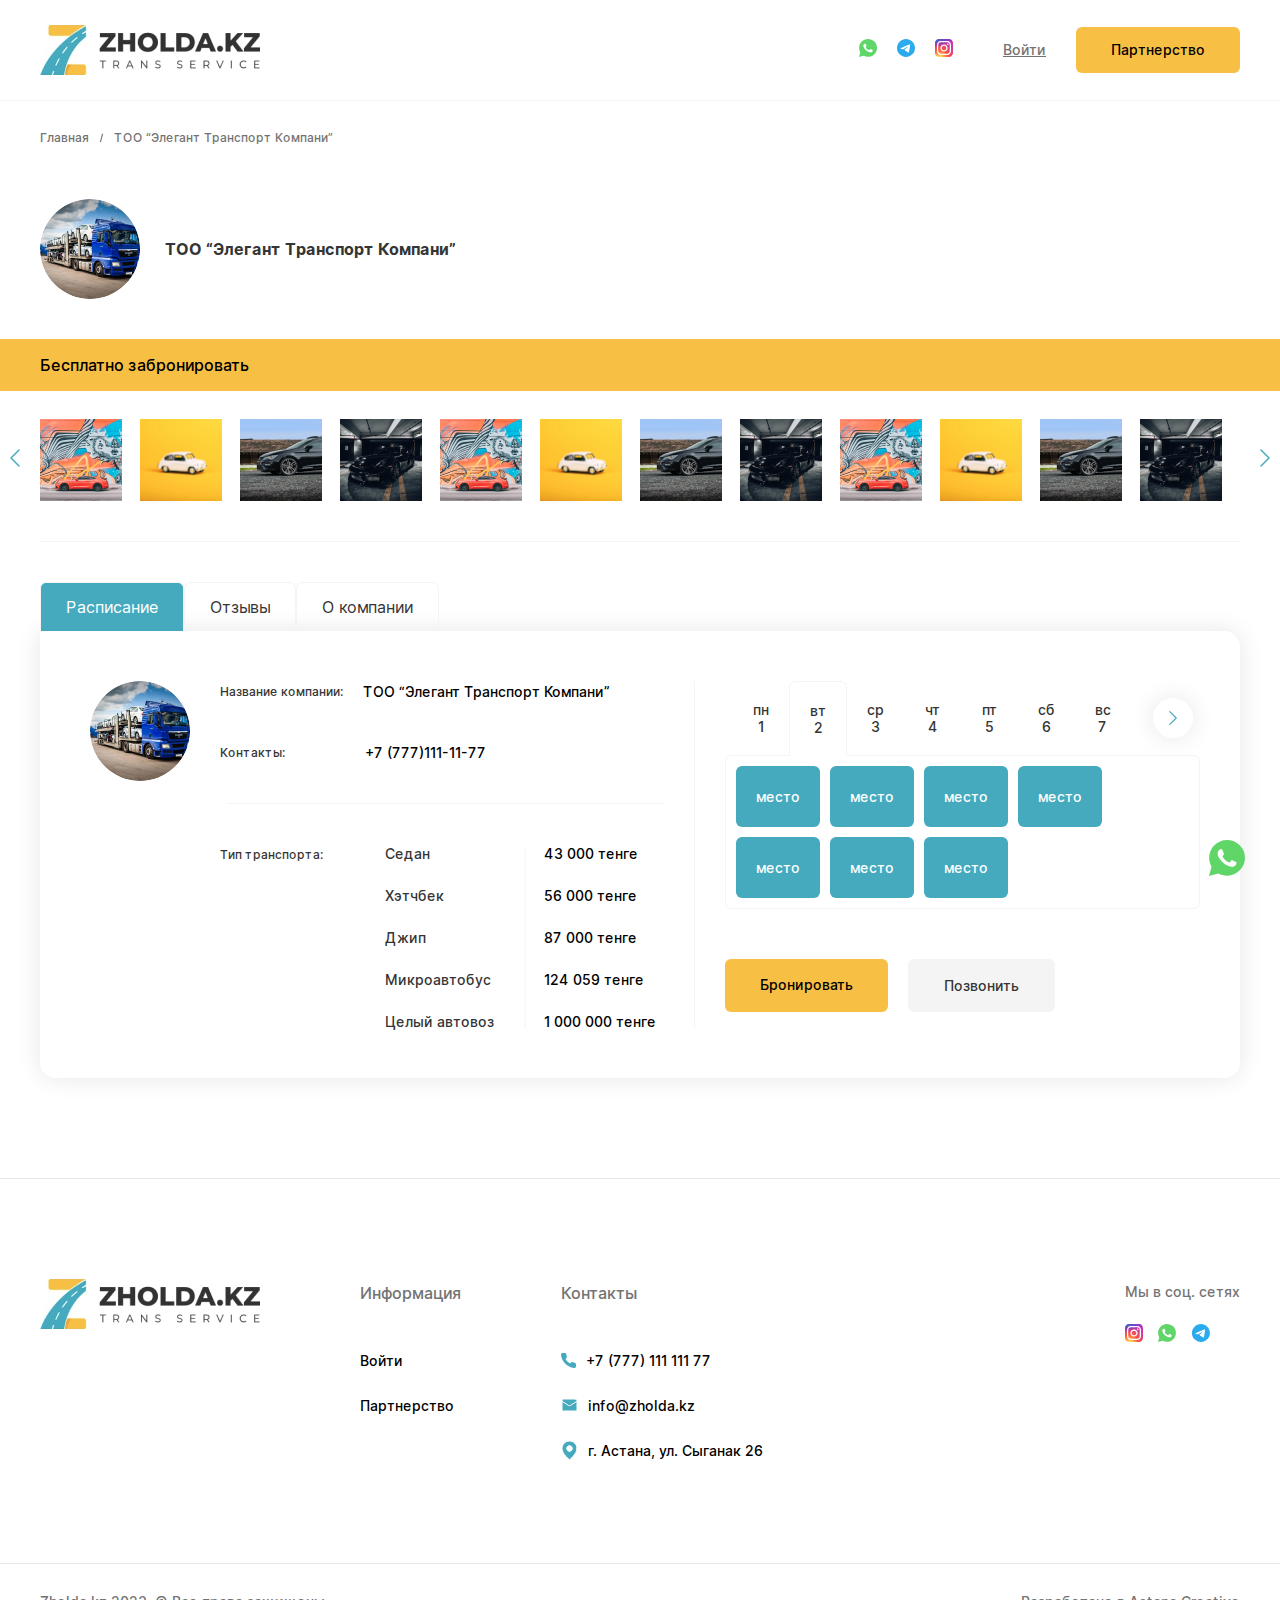
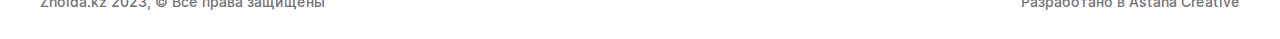
==== commit 2d24a7ab: "Add files via upload" ====
--- a/about.html
+++ b/about.html
@@ -14,6 +14,7 @@
     <meta name="HandheldFriendly" content="true">
 
 
+    <link rel="stylesheet" type="text/css" href="/css/slick.css" />
     <!--[if (gt IE 9)|!(IE)]><!-->
     <link href="./css/style.min.css" rel="stylesheet" type="text/css">
     <!--<![endif]-->
@@ -160,6 +161,9 @@
                         <h4 class="about-company__title">ТОО “Элегант Транспорт Компани”</h4>
                     </div>
                 </div>
+
+
+<!--                 
                 <div class="about-company__inner">
                     <div class="about-company__wrap">
                         <div class="about-company__about-item">
@@ -172,10 +176,10 @@
                             <a class="about-company__btn-to-book" href="#">
                                 Бесплатно забронировать
                             </a>
-                            <!-- <span>Описание:</span>
+                            <span>Описание:</span>
                             <p class="about-company__descr">
                                 Профессиональный перевозчик автомобилей на автовозах. Мы имеем богатый опыт в транспортировке автомобилей и предлагаем широкий спектр услуг для индивидуальных клиентов и компаний.
-                            </p> -->
+                            </p>
                         </div>
                     </div>
                     <div class="about-company__wrap about-company__wrap-type">
@@ -205,38 +209,161 @@
                             </div>
                         </div>
                     </div>
+                </div> -->
+
+
+
+
+
+                <div class="about-company__bottom-inner">
+                    <span class="about-company__text">
+                        <span>Бесплатно забронировать</span>
+                    </span>
+
+                    <div class="about-company__slider-wrap">
+                        <div class="about-company__slider">
+                            <div class="about-company__slider-slide">
+                                <img class="about-company__slider-img" src="./images/slider/1.jpg" alt="слайдер фото">
+                            </div>
+                            <div class="about-company__slider-slide">
+                                <img class="about-company__slider-img" src="./images/slider/2.jpg" alt="слайдер фото">
+                            </div>
+                            <div class="about-company__slider-slide">
+                                <img class="about-company__slider-img" src="./images/slider/3.jpg" alt="слайдер фото">
+                            </div>
+                            <div class="about-company__slider-slide">
+                                <img class="about-company__slider-img" src="./images/slider/4.jpg" alt="слайдер фото">
+                            </div>
+                            <div class="about-company__slider-slide">
+                                <img class="about-company__slider-img" src="./images/slider/1.jpg" alt="слайдер фото">
+                            </div>
+                            <div class="about-company__slider-slide">
+                                <img class="about-company__slider-img" src="./images/slider/2.jpg" alt="слайдер фото">
+                            </div>
+                            <div class="about-company__slider-slide">
+                                <img class="about-company__slider-img" src="./images/slider/3.jpg" alt="слайдер фото">
+                            </div>
+                            <div class="about-company__slider-slide">
+                                <img class="about-company__slider-img" src="./images/slider/4.jpg" alt="слайдер фото">
+                            </div>
+                            <div class="about-company__slider-slide">
+                                <img class="about-company__slider-img" src="./images/slider/1.jpg" alt="слайдер фото">
+                            </div>
+                            <div class="about-company__slider-slide">
+                                <img class="about-company__slider-img" src="./images/slider/2.jpg" alt="слайдер фото">
+                            </div>
+                            <div class="about-company__slider-slide">
+                                <img class="about-company__slider-img" src="./images/slider/3.jpg" alt="слайдер фото">
+                            </div>
+                            <div class="about-company__slider-slide">
+                                <img class="about-company__slider-img" src="./images/slider/4.jpg" alt="слайдер фото">
+                            </div>
+                            <div class="about-company__slider-slide">
+                                <img class="about-company__slider-img" src="./images/slider/1.jpg" alt="слайдер фото">
+                            </div>
+                            <div class="about-company__slider-slide">
+                                <img class="about-company__slider-img" src="./images/slider/2.jpg" alt="слайдер фото">
+                            </div>
+                            <div class="about-company__slider-slide">
+                                <img class="about-company__slider-img" src="./images/slider/3.jpg" alt="слайдер фото">
+                            </div>
+                            <div class="about-company__slider-slide">
+                                <img class="about-company__slider-img" src="./images/slider/4.jpg" alt="слайдер фото">
+                            </div>
+                            
+                        </div>
+
+                        <button class="about-company__arrow prev">
+                            <svg width="10" height="18" viewBox="0 0 10 18" fill="none"
+                                xmlns="http://www.w3.org/2000/svg">
+                                <path d="M9 17L1 9L9 1" stroke="#46AABE" stroke-width="1.5" stroke-linecap="round"
+                                    stroke-linejoin="round" />
+                            </svg>
+                        </button>
+
+                        <button class="about-company__arrow next">
+                            <svg width="10" height="18" viewBox="0 0 10 18" fill="none"
+                                xmlns="http://www.w3.org/2000/svg">
+                                <path d="M1 17L9 9L0.999999 1" stroke="#46AABE" stroke-width="1.5"
+                                    stroke-linecap="round" stroke-linejoin="round" />
+                            </svg>
+                        </button>
+                    </div>
+
+
+                    <div class="about-company__wrap">
+                        <div class="about-company__about-item">
+                            <span>Контакты:</span>
+                            <a class="about-company__about-item-info about-company__about-item-tel" href="tel:+77771111177">
+                                +7 (777) 111-11-77
+                            </a>
+                        </div>
+    
+                        <div class=" about-company__wrap-type">
+                            <div class="about-company__type">
+                                <span>Тип транспорта:</span>
+                                <div class="about-company__type-info-wrap">
+                                    <div class="about-company__type-info-item">
+                                        <span>Седан</span>
+                                        <div class="about-company__type-info-price">43 000 тенге</div>
+                                    </div>
+                                    <div class="about-company__type-info-item">
+                                        <span>Хэтчбек</span>
+                                        <div class="about-company__type-info-price">56 000 тенге</div>
+                                    </div>
+                                    <div class="about-company__type-info-item">
+                                        <span>Джип</span>
+                                        <div class="about-company__type-info-price">87 000 тенге</div>
+                                    </div>
+                                    <div class="about-company__type-info-item">
+                                        <span>Микроавтобус</span>
+                                        <div class="about-company__type-info-price">124 059 тенге</div>
+                                    </div>
+                                    <div class="about-company__type-info-item">
+                                        <span>Целый автовоз</span>
+                                        <div class="about-company__type-info-price">1 000 000 тенге</div>
+                                    </div>
+                                </div>
+                            </div>
+                        </div>
+                    </div>
+                  
+
                 </div>
             </section>
-        
+
             <div class="cards">
-        
+
                 <div class="tabs">
                     <div class="tabs__top">
                         <button class="tabs__top-btn tabs__top-btn--active" data-item="tab-1">Расписание</button>
                         <button class="tabs__top-btn" data-item="tab-2">Отзывы</button>
                         <button class="tabs__top-btn" data-item="tab-3">О компании</button>
                     </div>
-        
+
                     <div class="tabs__content">
                         <div class="tabs__content-item tabs__content-item--active" data-id="tab-1">
-                            
+
                             <form class="cards__item">
                                 <div class="cards__item-inner">
                                     <div class="cards__left">
                                         <div class="cards__about-company">
-                                            <img class="cards__about-img image-circle" src="./images/logo-compony.jpg" alt="фото">
+                                            <img class="cards__about-img image-circle" src="./images/logo-compony.jpg"
+                                                alt="фото">
                                             <div class="cards__about-inner">
                                                 <div class="cards__about-item">
                                                     <span>Название компании:</span>
-                                                    <h5 class="cards__about-item-info">ТОО “Элегант Транспорт Компани”</h5>
+                                                    <h5 class="cards__about-item-info">ТОО “Элегант Транспорт Компани”
+                                                    </h5>
                                                 </div>
                                                 <div class="cards__about-item">
                                                     <span>Контакты:</span>
-                                                    <a class="cards__about-item-info cards__about-item-tel" href="tel:+77771111177">+7 (777)111-11-77</a>
+                                                    <a class="cards__about-item-info cards__about-item-tel"
+                                                        href="tel:+77771111177">+7 (777)111-11-77</a>
                                                 </div>
                                             </div>
                                         </div>
-                    
+
                                         <div class="cards__type">
                                             <span>Тип транспорта:</span>
                                             <div class="cards__type-info-wrap">
@@ -263,77 +390,92 @@
                                             </div>
                                         </div>
                                     </div>
-                    
+
                                     <div class="cards__right">
                                         <div class="cards__days">
-                    
-                                            <button class="cards__circle-arrow-left" style="display: none;" type="button">
+
+                                            <button class="cards__circle-arrow-left" style="display: none;"
+                                                type="button">
                                                 <svg width="10" height="18" viewBox="0 0 10 18" fill="none"
                                                     xmlns="http://www.w3.org/2000/svg">
                                                     <path d="M1 17L9 9L0.999999 1" stroke="#46AABE" stroke-width="1.5"
                                                         stroke-linecap="round" stroke-linejoin="round" />
                                                 </svg>
                                             </button>
-                    
+
                                             <div class="cards__days-wrap">
                                                 <div class="cards__day" data-day="place-content-1">
                                                     <span>пн</span>
                                                     <span>1</span>
+                                                    <div class="cards__day-count">0</div>
                                                 </div>
                                                 <div class="cards__day cards__day--active" data-day="place-content-2">
                                                     <span>вт</span>
                                                     <span>2</span>
+                                                    <div class="cards__day-count">0</div>
                                                 </div>
                                                 <div class="cards__day" data-day="place-content-3">
                                                     <span>ср</span>
                                                     <span>3</span>
+                                                    <div class="cards__day-count">2</div>
                                                 </div>
                                                 <div class="cards__day" data-day="place-content-4">
                                                     <span>чт</span>
                                                     <span>4</span>
+                                                    <div class="cards__day-count">0</div>
                                                 </div>
                                                 <div class="cards__day" data-day="place-content-5">
                                                     <span>пт</span>
                                                     <span>5</span>
+                                                    <div class="cards__day-count">0</div>
                                                 </div>
                                                 <div class="cards__day" data-day="place-content-6">
                                                     <span>сб</span>
                                                     <span>6</span>
+                                                    <div class="cards__day-count">13</div>
                                                 </div>
                                                 <div class="cards__day" data-day="place-content-7">
                                                     <span>вс</span>
                                                     <span>7</span>
+                                                    <div class="cards__day-count">0</div>
                                                 </div>
                                                 <div class="cards__day" data-day="place-content-8">
                                                     <span>пн</span>
                                                     <span>8</span>
+                                                    <div class="cards__day-count">0</div>
                                                 </div>
                                                 <div class="cards__day" data-day="place-content-9">
                                                     <span>вт</span>
                                                     <span>9</span>
+                                                    <div class="cards__day-count">0</div>
                                                 </div>
                                                 <div class="cards__day" data-day="place-content-10">
                                                     <span>ср</span>
                                                     <span>10</span>
+                                                    <div class="cards__day-count">0</div>
                                                 </div>
                                                 <div class="cards__day" data-day="place-content-11">
                                                     <span>чт</span>
                                                     <span>11</span>
+                                                    <div class="cards__day-count">0</div>
                                                 </div>
                                                 <div class="cards__day" data-day="place-content-12">
                                                     <span>пт</span>
                                                     <span>12</span>
+                                                    <div class="cards__day-count">0</div>
                                                 </div>
                                                 <div class="cards__day" data-day="place-content-13">
                                                     <span>сб</span>
                                                     <span>13</span>
+                                                    <div class="cards__day-count">0</div>
                                                 </div>
                                                 <div class="cards__day" data-day="place-content-14">
                                                     <span>вс</span>
                                                     <span>14</span>
+                                                    <div class="cards__day-count">0</div>
                                                 </div>
                                             </div>
-                    
+
                                             <button class="cards__circle-arrow-right" type="button">
                                                 <svg width="10" height="18" viewBox="0 0 10 18" fill="none"
                                                     xmlns="http://www.w3.org/2000/svg">
@@ -342,70 +484,71 @@
                                                 </svg>
                                             </button>
                                         </div>
-                    
+
                                         <div class="cards__place-wrap" data-id="place-content-1">
                                             <label class="cards__place-btn">
                                                 <input type="checkbox">
                                                 <span>место</span>
                                             </label>
-                    
-                                            <label class="cards__place-btn">
-                                                <input type="checkbox">
-                                                <span>место</span>
-                                            </label>
-                    
-                                            <label class="cards__place-btn">
-                                                <input type="checkbox">
-                                                <span>место</span>
-                                            </label>
-                                            <label class="cards__place-btn">
-                                                <input type="checkbox">
-                                                <span>место</span>
-                                            </label>
-                    
-                                            <label class="cards__place-btn">
-                                                <input type="checkbox">
-                                                <span>место</span>
-                                            </label>
-                                            <label class="cards__place-btn">
-                                                <input type="checkbox">
-                                                <span>место</span>
-                                            </label>
-                    
-                                            <label class="cards__place-btn">
-                                                <input type="checkbox">
-                                                <span>место</span>
-                                            </label>
-                                        </div>
-                                        <div class="cards__place-wrap cards__place-wrap--active" data-id="place-content-2">
-                                            <label class="cards__place-btn">
-                                                <input type="checkbox">
-                                                <span>место</span>
-                                            </label>
-                    
-                                            <label class="cards__place-btn">
-                                                <input type="checkbox">
-                                                <span>место</span>
-                                            </label>
-                    
-                                            <label class="cards__place-btn">
-                                                <input type="checkbox">
-                                                <span>место</span>
-                                            </label>
-                                            <label class="cards__place-btn">
-                                                <input type="checkbox">
-                                                <span>место</span>
-                                            </label>
-                    
-                                            <label class="cards__place-btn">
-                                                <input type="checkbox">
-                                                <span>место</span>
-                                            </label>
-                                            <label class="cards__place-btn">
-                                                <input type="checkbox">
-                                                <span>место</span>
-                                            </label>
-                    
+
+                                            <label class="cards__place-btn">
+                                                <input type="checkbox">
+                                                <span>место</span>
+                                            </label>
+
+                                            <label class="cards__place-btn">
+                                                <input type="checkbox">
+                                                <span>место</span>
+                                            </label>
+                                            <label class="cards__place-btn">
+                                                <input type="checkbox">
+                                                <span>место</span>
+                                            </label>
+
+                                            <label class="cards__place-btn">
+                                                <input type="checkbox">
+                                                <span>место</span>
+                                            </label>
+                                            <label class="cards__place-btn">
+                                                <input type="checkbox">
+                                                <span>место</span>
+                                            </label>
+
+                                            <label class="cards__place-btn">
+                                                <input type="checkbox">
+                                                <span>место</span>
+                                            </label>
+                                        </div>
+                                        <div class="cards__place-wrap cards__place-wrap--active"
+                                            data-id="place-content-2">
+                                            <label class="cards__place-btn">
+                                                <input type="checkbox">
+                                                <span>место</span>
+                                            </label>
+
+                                            <label class="cards__place-btn">
+                                                <input type="checkbox">
+                                                <span>место</span>
+                                            </label>
+
+                                            <label class="cards__place-btn">
+                                                <input type="checkbox">
+                                                <span>место</span>
+                                            </label>
+                                            <label class="cards__place-btn">
+                                                <input type="checkbox">
+                                                <span>место</span>
+                                            </label>
+
+                                            <label class="cards__place-btn">
+                                                <input type="checkbox">
+                                                <span>место</span>
+                                            </label>
+                                            <label class="cards__place-btn">
+                                                <input type="checkbox">
+                                                <span>место</span>
+                                            </label>
+
                                             <label class="cards__place-btn">
                                                 <input type="checkbox">
                                                 <span>место</span>
@@ -416,30 +559,30 @@
                                                 <input type="checkbox">
                                                 <span>место</span>
                                             </label>
-                    
-                                            <label class="cards__place-btn">
-                                                <input type="checkbox">
-                                                <span>место</span>
-                                            </label>
-                    
-                                            <label class="cards__place-btn">
-                                                <input type="checkbox">
-                                                <span>место</span>
-                                            </label>
-                                            <label class="cards__place-btn">
-                                                <input type="checkbox">
-                                                <span>место</span>
-                                            </label>
-                    
-                                            <label class="cards__place-btn">
-                                                <input type="checkbox">
-                                                <span>место</span>
-                                            </label>
-                                            <label class="cards__place-btn">
-                                                <input type="checkbox">
-                                                <span>место</span>
-                                            </label>
-                    
+
+                                            <label class="cards__place-btn">
+                                                <input type="checkbox">
+                                                <span>место</span>
+                                            </label>
+
+                                            <label class="cards__place-btn">
+                                                <input type="checkbox">
+                                                <span>место</span>
+                                            </label>
+                                            <label class="cards__place-btn">
+                                                <input type="checkbox">
+                                                <span>место</span>
+                                            </label>
+
+                                            <label class="cards__place-btn">
+                                                <input type="checkbox">
+                                                <span>место</span>
+                                            </label>
+                                            <label class="cards__place-btn">
+                                                <input type="checkbox">
+                                                <span>место</span>
+                                            </label>
+
                                             <label class="cards__place-btn">
                                                 <input type="checkbox">
                                                 <span>место</span>
@@ -450,30 +593,30 @@
                                                 <input type="checkbox">
                                                 <span>место</span>
                                             </label>
-                    
-                                            <label class="cards__place-btn">
-                                                <input type="checkbox">
-                                                <span>место</span>
-                                            </label>
-                    
-                                            <label class="cards__place-btn">
-                                                <input type="checkbox">
-                                                <span>место</span>
-                                            </label>
-                                            <label class="cards__place-btn">
-                                                <input type="checkbox">
-                                                <span>место</span>
-                                            </label>
-                    
-                                            <label class="cards__place-btn">
-                                                <input type="checkbox">
-                                                <span>место</span>
-                                            </label>
-                                            <label class="cards__place-btn">
-                                                <input type="checkbox">
-                                                <span>место</span>
-                                            </label>
-                    
+
+                                            <label class="cards__place-btn">
+                                                <input type="checkbox">
+                                                <span>место</span>
+                                            </label>
+
+                                            <label class="cards__place-btn">
+                                                <input type="checkbox">
+                                                <span>место</span>
+                                            </label>
+                                            <label class="cards__place-btn">
+                                                <input type="checkbox">
+                                                <span>место</span>
+                                            </label>
+
+                                            <label class="cards__place-btn">
+                                                <input type="checkbox">
+                                                <span>место</span>
+                                            </label>
+                                            <label class="cards__place-btn">
+                                                <input type="checkbox">
+                                                <span>место</span>
+                                            </label>
+
                                             <label class="cards__place-btn">
                                                 <input type="checkbox">
                                                 <span>место</span>
@@ -484,30 +627,30 @@
                                                 <input type="checkbox">
                                                 <span>место</span>
                                             </label>
-                    
-                                            <label class="cards__place-btn">
-                                                <input type="checkbox">
-                                                <span>место</span>
-                                            </label>
-                    
-                                            <label class="cards__place-btn">
-                                                <input type="checkbox">
-                                                <span>место</span>
-                                            </label>
-                                            <label class="cards__place-btn">
-                                                <input type="checkbox">
-                                                <span>место</span>
-                                            </label>
-                    
-                                            <label class="cards__place-btn">
-                                                <input type="checkbox">
-                                                <span>место</span>
-                                            </label>
-                                            <label class="cards__place-btn">
-                                                <input type="checkbox">
-                                                <span>место</span>
-                                            </label>
-                    
+
+                                            <label class="cards__place-btn">
+                                                <input type="checkbox">
+                                                <span>место</span>
+                                            </label>
+
+                                            <label class="cards__place-btn">
+                                                <input type="checkbox">
+                                                <span>место</span>
+                                            </label>
+                                            <label class="cards__place-btn">
+                                                <input type="checkbox">
+                                                <span>место</span>
+                                            </label>
+
+                                            <label class="cards__place-btn">
+                                                <input type="checkbox">
+                                                <span>место</span>
+                                            </label>
+                                            <label class="cards__place-btn">
+                                                <input type="checkbox">
+                                                <span>место</span>
+                                            </label>
+
                                             <label class="cards__place-btn">
                                                 <input type="checkbox">
                                                 <span>место</span>
@@ -518,30 +661,30 @@
                                                 <input type="checkbox">
                                                 <span>место</span>
                                             </label>
-                    
-                                            <label class="cards__place-btn">
-                                                <input type="checkbox">
-                                                <span>место</span>
-                                            </label>
-                    
-                                            <label class="cards__place-btn">
-                                                <input type="checkbox">
-                                                <span>место</span>
-                                            </label>
-                                            <label class="cards__place-btn">
-                                                <input type="checkbox">
-                                                <span>место</span>
-                                            </label>
-                    
-                                            <label class="cards__place-btn">
-                                                <input type="checkbox">
-                                                <span>место</span>
-                                            </label>
-                                            <label class="cards__place-btn">
-                                                <input type="checkbox">
-                                                <span>место</span>
-                                            </label>
-                    
+
+                                            <label class="cards__place-btn">
+                                                <input type="checkbox">
+                                                <span>место</span>
+                                            </label>
+
+                                            <label class="cards__place-btn">
+                                                <input type="checkbox">
+                                                <span>место</span>
+                                            </label>
+                                            <label class="cards__place-btn">
+                                                <input type="checkbox">
+                                                <span>место</span>
+                                            </label>
+
+                                            <label class="cards__place-btn">
+                                                <input type="checkbox">
+                                                <span>место</span>
+                                            </label>
+                                            <label class="cards__place-btn">
+                                                <input type="checkbox">
+                                                <span>место</span>
+                                            </label>
+
                                             <label class="cards__place-btn">
                                                 <input type="checkbox">
                                                 <span>место</span>
@@ -552,30 +695,30 @@
                                                 <input type="checkbox">
                                                 <span>место</span>
                                             </label>
-                    
-                                            <label class="cards__place-btn">
-                                                <input type="checkbox">
-                                                <span>место</span>
-                                            </label>
-                    
-                                            <label class="cards__place-btn">
-                                                <input type="checkbox">
-                                                <span>место</span>
-                                            </label>
-                                            <label class="cards__place-btn">
-                                                <input type="checkbox">
-                                                <span>место</span>
-                                            </label>
-                    
-                                            <label class="cards__place-btn">
-                                                <input type="checkbox">
-                                                <span>место</span>
-                                            </label>
-                                            <label class="cards__place-btn">
-                                                <input type="checkbox">
-                                                <span>место</span>
-                                            </label>
-                    
+
+                                            <label class="cards__place-btn">
+                                                <input type="checkbox">
+                                                <span>место</span>
+                                            </label>
+
+                                            <label class="cards__place-btn">
+                                                <input type="checkbox">
+                                                <span>место</span>
+                                            </label>
+                                            <label class="cards__place-btn">
+                                                <input type="checkbox">
+                                                <span>место</span>
+                                            </label>
+
+                                            <label class="cards__place-btn">
+                                                <input type="checkbox">
+                                                <span>место</span>
+                                            </label>
+                                            <label class="cards__place-btn">
+                                                <input type="checkbox">
+                                                <span>место</span>
+                                            </label>
+
                                             <label class="cards__place-btn">
                                                 <input type="checkbox">
                                                 <span>место</span>
@@ -586,30 +729,30 @@
                                                 <input type="checkbox">
                                                 <span>место</span>
                                             </label>
-                    
-                                            <label class="cards__place-btn">
-                                                <input type="checkbox">
-                                                <span>место</span>
-                                            </label>
-                    
-                                            <label class="cards__place-btn">
-                                                <input type="checkbox">
-                                                <span>место</span>
-                                            </label>
-                                            <label class="cards__place-btn">
-                                                <input type="checkbox">
-                                                <span>место</span>
-                                            </label>
-                    
-                                            <label class="cards__place-btn">
-                                                <input type="checkbox">
-                                                <span>место</span>
-                                            </label>
-                                            <label class="cards__place-btn">
-                                                <input type="checkbox">
-                                                <span>место</span>
-                                            </label>
-                    
+
+                                            <label class="cards__place-btn">
+                                                <input type="checkbox">
+                                                <span>место</span>
+                                            </label>
+
+                                            <label class="cards__place-btn">
+                                                <input type="checkbox">
+                                                <span>место</span>
+                                            </label>
+                                            <label class="cards__place-btn">
+                                                <input type="checkbox">
+                                                <span>место</span>
+                                            </label>
+
+                                            <label class="cards__place-btn">
+                                                <input type="checkbox">
+                                                <span>место</span>
+                                            </label>
+                                            <label class="cards__place-btn">
+                                                <input type="checkbox">
+                                                <span>место</span>
+                                            </label>
+
                                             <label class="cards__place-btn">
                                                 <input type="checkbox">
                                                 <span>место</span>
@@ -620,30 +763,30 @@
                                                 <input type="checkbox">
                                                 <span>место</span>
                                             </label>
-                    
-                                            <label class="cards__place-btn">
-                                                <input type="checkbox">
-                                                <span>место</span>
-                                            </label>
-                    
-                                            <label class="cards__place-btn">
-                                                <input type="checkbox">
-                                                <span>место</span>
-                                            </label>
-                                            <label class="cards__place-btn">
-                                                <input type="checkbox">
-                                                <span>место</span>
-                                            </label>
-                    
-                                            <label class="cards__place-btn">
-                                                <input type="checkbox">
-                                                <span>место</span>
-                                            </label>
-                                            <label class="cards__place-btn">
-                                                <input type="checkbox">
-                                                <span>место</span>
-                                            </label>
-                    
+
+                                            <label class="cards__place-btn">
+                                                <input type="checkbox">
+                                                <span>место</span>
+                                            </label>
+
+                                            <label class="cards__place-btn">
+                                                <input type="checkbox">
+                                                <span>место</span>
+                                            </label>
+                                            <label class="cards__place-btn">
+                                                <input type="checkbox">
+                                                <span>место</span>
+                                            </label>
+
+                                            <label class="cards__place-btn">
+                                                <input type="checkbox">
+                                                <span>место</span>
+                                            </label>
+                                            <label class="cards__place-btn">
+                                                <input type="checkbox">
+                                                <span>место</span>
+                                            </label>
+
                                             <label class="cards__place-btn">
                                                 <input type="checkbox">
                                                 <span>место</span>
@@ -654,30 +797,30 @@
                                                 <input type="checkbox">
                                                 <span>место</span>
                                             </label>
-                    
-                                            <label class="cards__place-btn">
-                                                <input type="checkbox">
-                                                <span>место</span>
-                                            </label>
-                    
-                                            <label class="cards__place-btn">
-                                                <input type="checkbox">
-                                                <span>место</span>
-                                            </label>
-                                            <label class="cards__place-btn">
-                                                <input type="checkbox">
-                                                <span>место</span>
-                                            </label>
-                    
-                                            <label class="cards__place-btn">
-                                                <input type="checkbox">
-                                                <span>место</span>
-                                            </label>
-                                            <label class="cards__place-btn">
-                                                <input type="checkbox">
-                                                <span>место</span>
-                                            </label>
-                    
+
+                                            <label class="cards__place-btn">
+                                                <input type="checkbox">
+                                                <span>место</span>
+                                            </label>
+
+                                            <label class="cards__place-btn">
+                                                <input type="checkbox">
+                                                <span>место</span>
+                                            </label>
+                                            <label class="cards__place-btn">
+                                                <input type="checkbox">
+                                                <span>место</span>
+                                            </label>
+
+                                            <label class="cards__place-btn">
+                                                <input type="checkbox">
+                                                <span>место</span>
+                                            </label>
+                                            <label class="cards__place-btn">
+                                                <input type="checkbox">
+                                                <span>место</span>
+                                            </label>
+
                                             <label class="cards__place-btn">
                                                 <input type="checkbox">
                                                 <span>место</span>
@@ -688,30 +831,30 @@
                                                 <input type="checkbox">
                                                 <span>место</span>
                                             </label>
-                    
-                                            <label class="cards__place-btn">
-                                                <input type="checkbox">
-                                                <span>место</span>
-                                            </label>
-                    
-                                            <label class="cards__place-btn">
-                                                <input type="checkbox">
-                                                <span>место</span>
-                                            </label>
-                                            <label class="cards__place-btn">
-                                                <input type="checkbox">
-                                                <span>место</span>
-                                            </label>
-                    
-                                            <label class="cards__place-btn">
-                                                <input type="checkbox">
-                                                <span>место</span>
-                                            </label>
-                                            <label class="cards__place-btn">
-                                                <input type="checkbox">
-                                                <span>место</span>
-                                            </label>
-                    
+
+                                            <label class="cards__place-btn">
+                                                <input type="checkbox">
+                                                <span>место</span>
+                                            </label>
+
+                                            <label class="cards__place-btn">
+                                                <input type="checkbox">
+                                                <span>место</span>
+                                            </label>
+                                            <label class="cards__place-btn">
+                                                <input type="checkbox">
+                                                <span>место</span>
+                                            </label>
+
+                                            <label class="cards__place-btn">
+                                                <input type="checkbox">
+                                                <span>место</span>
+                                            </label>
+                                            <label class="cards__place-btn">
+                                                <input type="checkbox">
+                                                <span>место</span>
+                                            </label>
+
                                             <label class="cards__place-btn">
                                                 <input type="checkbox">
                                                 <span>место</span>
@@ -722,30 +865,30 @@
                                                 <input type="checkbox">
                                                 <span>место</span>
                                             </label>
-                    
-                                            <label class="cards__place-btn">
-                                                <input type="checkbox">
-                                                <span>место</span>
-                                            </label>
-                    
-                                            <label class="cards__place-btn">
-                                                <input type="checkbox">
-                                                <span>место</span>
-                                            </label>
-                                            <label class="cards__place-btn">
-                                                <input type="checkbox">
-                                                <span>место</span>
-                                            </label>
-                    
-                                            <label class="cards__place-btn">
-                                                <input type="checkbox">
-                                                <span>место</span>
-                                            </label>
-                                            <label class="cards__place-btn">
-                                                <input type="checkbox">
-                                                <span>место</span>
-                                            </label>
-                    
+
+                                            <label class="cards__place-btn">
+                                                <input type="checkbox">
+                                                <span>место</span>
+                                            </label>
+
+                                            <label class="cards__place-btn">
+                                                <input type="checkbox">
+                                                <span>место</span>
+                                            </label>
+                                            <label class="cards__place-btn">
+                                                <input type="checkbox">
+                                                <span>место</span>
+                                            </label>
+
+                                            <label class="cards__place-btn">
+                                                <input type="checkbox">
+                                                <span>место</span>
+                                            </label>
+                                            <label class="cards__place-btn">
+                                                <input type="checkbox">
+                                                <span>место</span>
+                                            </label>
+
                                             <label class="cards__place-btn">
                                                 <input type="checkbox">
                                                 <span>место</span>
@@ -756,30 +899,30 @@
                                                 <input type="checkbox">
                                                 <span>место</span>
                                             </label>
-                    
-                                            <label class="cards__place-btn">
-                                                <input type="checkbox">
-                                                <span>место</span>
-                                            </label>
-                    
-                                            <label class="cards__place-btn">
-                                                <input type="checkbox">
-                                                <span>место</span>
-                                            </label>
-                                            <label class="cards__place-btn">
-                                                <input type="checkbox">
-                                                <span>место</span>
-                                            </label>
-                    
-                                            <label class="cards__place-btn">
-                                                <input type="checkbox">
-                                                <span>место</span>
-                                            </label>
-                                            <label class="cards__place-btn">
-                                                <input type="checkbox">
-                                                <span>место</span>
-                                            </label>
-                    
+
+                                            <label class="cards__place-btn">
+                                                <input type="checkbox">
+                                                <span>место</span>
+                                            </label>
+
+                                            <label class="cards__place-btn">
+                                                <input type="checkbox">
+                                                <span>место</span>
+                                            </label>
+                                            <label class="cards__place-btn">
+                                                <input type="checkbox">
+                                                <span>место</span>
+                                            </label>
+
+                                            <label class="cards__place-btn">
+                                                <input type="checkbox">
+                                                <span>место</span>
+                                            </label>
+                                            <label class="cards__place-btn">
+                                                <input type="checkbox">
+                                                <span>место</span>
+                                            </label>
+
                                             <label class="cards__place-btn">
                                                 <input type="checkbox">
                                                 <span>место</span>
@@ -790,52 +933,52 @@
                                                 <input type="checkbox">
                                                 <span>место</span>
                                             </label>
-                    
-                                            <label class="cards__place-btn">
-                                                <input type="checkbox">
-                                                <span>место</span>
-                                            </label>
-                    
-                                            <label class="cards__place-btn">
-                                                <input type="checkbox">
-                                                <span>место</span>
-                                            </label>
-                                            <label class="cards__place-btn">
-                                                <input type="checkbox">
-                                                <span>место</span>
-                                            </label>
-                    
-                                            <label class="cards__place-btn">
-                                                <input type="checkbox">
-                                                <span>место</span>
-                                            </label>
-                                            <label class="cards__place-btn">
-                                                <input type="checkbox">
-                                                <span>место</span>
-                                            </label>
-                    
-                                            <label class="cards__place-btn">
-                                                <input type="checkbox">
-                                                <span>место</span>
-                                            </label>
-                                        </div>
-                    
-                    
+
+                                            <label class="cards__place-btn">
+                                                <input type="checkbox">
+                                                <span>место</span>
+                                            </label>
+
+                                            <label class="cards__place-btn">
+                                                <input type="checkbox">
+                                                <span>место</span>
+                                            </label>
+                                            <label class="cards__place-btn">
+                                                <input type="checkbox">
+                                                <span>место</span>
+                                            </label>
+
+                                            <label class="cards__place-btn">
+                                                <input type="checkbox">
+                                                <span>место</span>
+                                            </label>
+                                            <label class="cards__place-btn">
+                                                <input type="checkbox">
+                                                <span>место</span>
+                                            </label>
+
+                                            <label class="cards__place-btn">
+                                                <input type="checkbox">
+                                                <span>место</span>
+                                            </label>
+                                        </div>
+
+
                                         <div class="btn-wrap">
-                                            <button class="yel-btn btn-to-book" type="submit">Бронировать</button>
+                                            <button class="yel-btn btn-to-book popup-btn" type="submit" data-popup="to-book">Бронировать</button>
                                             <a class="btn-call" href="#">Позвонить</a>
                                         </div>
-                    
+
                                     </div>
                                 </div>
                             </form>
-        
+
                         </div>
                         <div class="tabs__content-item" data-id="tab-2">
                             <div class="reviews">
                                 <div class="reviews__item">
                                     <img class="reviews__img" src="./images/reviews/1.jpg" alt="">
-        
+
                                     <div class="reviews__item-content">
                                         <div class="reviews__item-content-top">
                                             <h6 class="reviews__item-name">
@@ -846,16 +989,19 @@
                                             </time>
                                         </div>
                                         <p class="reviews__item-descr">
-                                            Я очень доволен услугами этой компании по транспортировке моего автомобиля на
-                                            автовозе. Все прошло очень быстро и без каких-либо проблем. Автомобиль был доставлен
-                                            в целости и сохранности, и я был доволен ценой, которую я заплатил за услуги.
+                                            Я очень доволен услугами этой компании по транспортировке моего автомобиля
+                                            на
+                                            автовозе. Все прошло очень быстро и без каких-либо проблем. Автомобиль был
+                                            доставлен
+                                            в целости и сохранности, и я был доволен ценой, которую я заплатил за
+                                            услуги.
                                         </p>
                                     </div>
                                 </div>
                                 <div class="reviews__item">
                                     <img class="reviews__img" src="./images/reviews/2.jpg" alt="">
-        
-        
+
+
                                     <div class="reviews__item-content">
                                         <div class="reviews__item-content-top">
                                             <h6 class="reviews__item-name">
@@ -868,13 +1014,14 @@
                                         <p class="reviews__item-descr">
                                             Я сотрудничал с этой компанией несколько раз, и каждый раз получал от них
                                             высококачественный сервис. Их менеджеры всегда отвечают на мои вопросы и
-                                            предоставляют мне полную информацию о статусе транспортировки моего автомобиля.
+                                            предоставляют мне полную информацию о статусе транспортировки моего
+                                            автомобиля.
                                         </p>
                                     </div>
                                 </div>
                                 <div class="reviews__item">
                                     <img class="reviews__img" src="./images/reviews/3.jpg" alt="">
-        
+
                                     <div class="reviews__item-content">
                                         <div class="reviews__item-content-top">
                                             <h6 class="reviews__item-name">
@@ -885,15 +1032,18 @@
                                             </time>
                                         </div>
                                         <p class="reviews__item-descr">
-                                            Я очень доволен услугами этой компании по транспортировке моего автомобиля на
-                                            автовозе. Все прошло очень быстро и без каких-либо проблем. Автомобиль был доставлен
-                                            в целости и сохранности, и я был доволен ценой, которую я заплатил за услуги.
+                                            Я очень доволен услугами этой компании по транспортировке моего автомобиля
+                                            на
+                                            автовозе. Все прошло очень быстро и без каких-либо проблем. Автомобиль был
+                                            доставлен
+                                            в целости и сохранности, и я был доволен ценой, которую я заплатил за
+                                            услуги.
                                         </p>
                                     </div>
                                 </div>
                                 <div class="reviews__item">
                                     <img class="reviews__img" src="./images/reviews/4.jpg" alt="">
-        
+
                                     <div class="reviews__item-content">
                                         <div class="reviews__item-content-top">
                                             <h6 class="reviews__item-name">
@@ -906,7 +1056,8 @@
                                         <p class="reviews__item-descr">
                                             Я сотрудничал с этой компанией несколько раз, и каждый раз получал от них
                                             высококачественный сервис. Их менеджеры всегда отвечают на мои вопросы и
-                                            предоставляют мне полную информацию о статусе транспортировки моего автомобиля.
+                                            предоставляют мне полную информацию о статусе транспортировки моего
+                                            автомобиля.
                                         </p>
                                     </div>
                                 </div>
@@ -914,13 +1065,13 @@
                         </div>
                         <div class="tabs__content-item" data-id="tab-3">content 3</div>
                     </div>
-        
+
                 </div>
             </div>
         </div>
     </main>
 
-   
+
 
 
 
@@ -1072,7 +1223,7 @@
         </div>
     </footer>
 
-    
+
     <a href="#" class="what">
         <svg width="36" height="36" viewBox="0 0 36 36" fill="none" xmlns="http://www.w3.org/2000/svg">
             <path
@@ -1093,6 +1244,7 @@
 
     <div class="popups">
         <div class="blur"></div>
+
         <div class="popup__cont popup__login">
             <div class="popup__cont-close">
                 <svg width="14" height="14" viewBox="0 0 14 14" fill="none" xmlns="http://www.w3.org/2000/svg">
@@ -1116,6 +1268,7 @@
                 <a class="popup__login-pass" href="#">Забыли пароль?</a>
             </form>
         </div>
+
         <div class="popup__cont popup__part">
             <div class="popup__cont-close">
                 <svg width="14" height="14" viewBox="0 0 14 14" fill="none" xmlns="http://www.w3.org/2000/svg">
@@ -1138,12 +1291,64 @@
                 </button>
             </form>
         </div>
+
+        <div class="popup__cont popup__to-book">
+            <div class="popup__cont-close">
+                <svg width="14" height="14" viewBox="0 0 14 14" fill="none" xmlns="http://www.w3.org/2000/svg">
+                    <path d="M13 1L1 13" stroke="#343434" stroke-width="2" stroke-linecap="round"
+                        stroke-linejoin="round" />
+                    <path d="M1 1L13 13" stroke="#343434" stroke-width="2" stroke-linecap="round"
+                        stroke-linejoin="round" />
+                </svg>
+            </div>
+            <h2>Забронируйте место</h2>
+            <form class="popup__part-form select-city">
+                <div class="select-city__cont-ser-sel">
+                    <select class="select-city__cont-ser-from">
+                        <option data-display="Выбрать город">Выбрать город</option>
+                        <option value="1" selected>Астана</option>
+                        <option value="2">Алматы</option>
+                        <option value="3">Павлодар</option>
+                        <option value="4">Экибастуз</option>
+                        <option value="5">Шымкент</option>
+                        <option value="6">Петропавловск</option>
+                        <option value="7">Усть-Каменогорск</option>
+                    </select>
+                </div>
+
+                <div class="select-city__cont-ser-sel">
+                    <select class="select-city__cont-ser-where">
+                        <option data-display="Выбрать город">Выбрать город</option>
+                        <option value="1" selected>Астана</option>
+                        <option value="2">Алматы</option>
+                        <option value="3">Павлодар</option>
+                        <option value="4">Экибастуз</option>
+                        <option value="5">Шымкент</option>
+                        <option value="6">Петропавловск</option>
+                        <option value="7">Усть-Каменогорск</option>
+                    </select>
+                </div>
+
+                <input type="date" name="date" placeholder="21.05.2023">
+                <input type="text" name="fio" placeholder="ФИО">
+                <input type="text" name="phone" placeholder="Телефон" data-tel-input>
+                <input type="text" name="model" placeholder="Введите марку и модель авто">
+                <input type="text" name="count" placeholder="Количество машин ">
+                <button class="yel-btn">
+                    Бронировать
+                </button>
+            </form>
+        </div>
+        
     </div>
     <!-- Main scripts. You can replace it, but I recommend you to leave it here     -->
     <!-- <script src="	" type="text/javascript"></script> -->
     <script src="https://api-maps.yandex.ru/2.1/?lang=ru_RU" type="text/javascript"></script>
-    <script src="./js/tabs.js"></script>
-    <script src="./js/main.js"></script>
+    <script src="/js/jquery-3.7.0.min.js"></script>
+    <script src="/js/slick.min.js"></script>
+    <script src="/js/tabs.js"></script>
+    <script src="/js/slider.js"></script>
+    <script src="/js/main.js"></script>
 
 
 </body>
--- a/css/style.min.css
+++ b/css/style.min.css
@@ -1 +1 @@
-@font-face{font-family:"inter";src:url("../fonts/inter/inter-light.eot");src:url("../fonts/inter/inter-light.eot?#iefix") format("embedded-opentype"),url("../fonts/inter/inter-light.woff") format("woff"),url("../fonts/inter/inter-light.ttf") format("truetype"),url("../fonts/inter/inter-light.svg?#webfont") format("svg");font-weight:300;font-style:normal}@font-face{font-family:"inter";src:url("../fonts/inter/inter-lightitalic.eot");src:url("../fonts/inter/inter-lightitalic.eot?#iefix") format("embedded-opentype"),url("../fonts/inter/inter-lightitalic.woff") format("woff"),url("../fonts/inter/inter-lightitalic.ttf") format("truetype"),url("../fonts/inter/inter-lightitalic.svg?#webfont") format("svg");font-weight:300;font-style:italic}@font-face{font-family:"inter";src:url("../fonts/inter/inter-regular.eot");src:url("../fonts/inter/inter-regular.eot?#iefix") format("embedded-opentype"),url("../fonts/inter/inter-regular.woff") format("woff"),url("../fonts/inter/inter-regular.ttf") format("truetype"),url("../fonts/inter/inter-regular.svg?#webfont") format("svg");font-weight:400;font-style:normal}@font-face{font-family:"inter";src:url("../fonts/inter/inter-regularitalic.eot");src:url("../fonts/inter/inter-regularitalic.eot?#iefix") format("embedded-opentype"),url("../fonts/inter/inter-regularitalic.woff") format("woff"),url("../fonts/inter/inter-regularitalic.ttf") format("truetype"),url("../fonts/inter/inter-regularitalic.svg?#webfont") format("svg");font-weight:400;font-style:italic}@font-face{font-family:"inter";src:url("../fonts/inter/inter-medium.eot");src:url("../fonts/inter/inter-medium.eot?#iefix") format("embedded-opentype"),url("../fonts/inter/inter-medium.woff") format("woff"),url("../fonts/inter/inter-medium.ttf") format("truetype"),url("../fonts/inter/inter-medium.svg?#webfont") format("svg");font-weight:500;font-style:normal}@font-face{font-family:"inter";src:url("../fonts/inter/inter-mediumitalic.eot");src:url("../fonts/inter/inter-mediumitalic.eot?#iefix") format("embedded-opentype"),url("../fonts/inter/inter-mediumitalic.woff") format("woff"),url("../fonts/inter/inter-mediumitalic.ttf") format("truetype"),url("../fonts/inter/inter-mediumitalic.svg?#webfont") format("svg");font-weight:500;font-style:italic}@font-face{font-family:"inter";src:url("../fonts/inter/inter-semibold.eot");src:url("../fonts/inter/inter-semibold.eot?#iefix") format("embedded-opentype"),url("../fonts/inter/inter-semibold.woff") format("woff"),url("../fonts/inter/inter-semibold.ttf") format("truetype"),url("../fonts/inter/inter-semibold.svg?#webfont") format("svg");font-weight:600;font-style:normal}@font-face{font-family:"inter";src:url("../fonts/inter/inter-semibolditalic.eot");src:url("../fonts/inter/inter-semibolditalic.eot?#iefix") format("embedded-opentype"),url("../fonts/inter/inter-semibolditalic.woff") format("woff"),url("../fonts/inter/inter-semibolditalic.ttf") format("truetype"),url("../fonts/inter/inter-semibolditalic.svg?#webfont") format("svg");font-weight:600;font-style:italic}@font-face{font-family:"inter";src:url("../fonts/inter/inter-bold.eot");src:url("../fonts/inter/inter-bold.eot?#iefix") format("embedded-opentype"),url("../fonts/inter/inter-bold.woff") format("woff"),url("../fonts/inter/inter-bold.ttf") format("truetype"),url("../fonts/inter/inter-bold.svg?#webfont") format("svg");font-weight:700;font-style:normal}@font-face{font-family:"inter";src:url("../fonts/inter/inter-bolditalic.eot");src:url("../fonts/inter/inter-bolditalic.eot?#iefix") format("embedded-opentype"),url("../fonts/inter/inter-bolditalic.woff") format("woff"),url("../fonts/inter/inter-bolditalic.ttf") format("truetype"),url("../fonts/inter/inter-bolditalic.svg?#webfont") format("svg");font-weight:700;font-style:italic}@font-face{font-family:"inter";src:url("../fonts/inter/inter-bold.eot");src:url("../fonts/inter/inter-bold.eot?#iefix") format("embedded-opentype"),url("../fonts/inter/inter-bold.woff") format("woff"),url("../fonts/inter/inter-bold.ttf") format("truetype"),url("../fonts/inter/inter-bold.svg?#webfont") format("svg");font-weight:700;font-style:normal}@font-face{font-family:"inter";src:url("../fonts/inter/inter-bolditalic.eot");src:url("../fonts/inter/inter-bolditalic.eot?#iefix") format("embedded-opentype"),url("../fonts/inter/inter-bolditalic.woff") format("woff"),url("../fonts/inter/inter-bolditalic.ttf") format("truetype"),url("../fonts/inter/inter-bolditalic.svg?#webfont") format("svg");font-weight:700;font-style:italic}@font-face{font-family:"inter";src:url("../fonts/inter/inter-extrabold.eot");src:url("../fonts/inter/inter-extrabold.eot?#iefix") format("embedded-opentype"),url("../fonts/inter/inter-extrabold.woff") format("woff"),url("../fonts/inter/inter-extrabold.ttf") format("truetype"),url("../fonts/inter/inter-extrabold.svg?#webfont") format("svg");font-weight:800;font-style:normal}@font-face{font-family:"inter";src:url("../fonts/inter/inter-extrabolditalic.eot");src:url("../fonts/inter/inter-extrabolditalic.eot?#iefix") format("embedded-opentype"),url("../fonts/inter/inter-extrabolditalic.woff") format("woff"),url("../fonts/inter/inter-extrabolditalic.ttf") format("truetype"),url("../fonts/inter/inter-extrabolditalic.svg?#webfont") format("svg");font-weight:800;font-style:italic}@font-face{font-family:"inter";src:url("../fonts/inter/inter-black.eot");src:url("../fonts/inter/inter-black.eot?#iefix") format("embedded-opentype"),url("../fonts/inter/inter-black.woff") format("woff"),url("../fonts/inter/inter-black.ttf") format("truetype"),url("../fonts/inter/inter-black.svg?#webfont") format("svg");font-weight:900;font-style:normal}@font-face{font-family:"inter";src:url("../fonts/inter/inter-blackitalic.eot");src:url("../fonts/inter/inter-blackitalic.eot?#iefix") format("embedded-opentype"),url("../fonts/inter/inter-blackitalic.woff") format("woff"),url("../fonts/inter/inter-blackitalic.ttf") format("truetype"),url("../fonts/inter/inter-blackitalic.svg?#webfont") format("svg");font-weight:900;font-style:italic}/*! normalize.css v3.0.3 | MIT License | github.com/necolas/normalize.css */html{font-family:sans-serif;-ms-text-size-adjust:100%;-webkit-text-size-adjust:100%}body{margin:0}article,aside,details,figcaption,figure,footer,header,main,menu,nav,section,summary{display:block}audio,canvas,progress,video{display:inline-block;vertical-align:baseline}audio:not([controls]){display:none;height:0}[hidden],template{display:none}a{background-color:rgba(0,0,0,0)}a:active,a:hover{outline:0}abbr[title]{border-bottom:1px dotted}b,strong{font-weight:bold}dfn{font-style:italic}mark{background:#ff0;color:#000}sub,sup{font-size:75%;line-height:0;position:relative;vertical-align:baseline}sup{top:-0.5em}sub{bottom:-0.25em}img{border:0}svg:not(:root){overflow:hidden}figure{margin:0}hr{-webkit-box-sizing:content-box;box-sizing:content-box;height:0}pre{overflow:auto}code,kbd,pre,samp{font-family:monospace,monospace;font-size:1em}button,input,optgroup,select,textarea{color:inherit;font:inherit;margin:0}fieldset{margin:0;padding:0;border:0;outline:0;font-size:100%;vertical-align:baseline;background:rgba(0,0,0,0)}button{overflow:visible}button,select{text-transform:none}button,html input[type=button],input[type=reset],input[type=submit]{-webkit-appearance:button;cursor:pointer}button[disabled],html input[disabled]{cursor:default}button::-moz-focus-inner,input::-moz-focus-inner{border:0;padding:0}input{line-height:normal}input[type=checkbox],input[type=radio]{-webkit-box-sizing:border-box;box-sizing:border-box;padding:0}input[type=number]::-webkit-inner-spin-button,input[type=number]::-webkit-outer-spin-button{height:auto}input[type=search]{-webkit-appearance:textfield;-webkit-box-sizing:content-box;box-sizing:content-box}input[type=search]::-webkit-search-cancel-button,input[type=search]::-webkit-search-decoration{-webkit-appearance:none}legend{border:0;padding:0}textarea{overflow:auto}optgroup{font-weight:bold}table{border-collapse:collapse;border-spacing:0}td,th{padding:0}blockquote{margin:0}input,textarea,button,select,a{-webkit-tap-highlight-color:rgba(0,0,0,0);outline:none}*,*::after,*::before{box-sizing:inherit}ul[class],ol[class]{padding:0}body,h1,h2,h3,h4,h5,h6,p,ul,ol,li,figure,figcaption,blockquote,dl,dd{margin:0}ul,ol{list-style:none}img{display:block;max-width:100%;height:auto}input,button,textarea,select{font:inherit}a{text-decoration:none}.nice-select{-webkit-tap-highlight-color:rgba(0,0,0,0);background-color:#fff;border-radius:5px;border:solid 1px #e8e8e8;-webkit-box-sizing:border-box;box-sizing:border-box;clear:both;cursor:pointer;display:block;float:left;font-family:inherit;font-size:14px;font-weight:normal;height:42px;line-height:40px;outline:none;padding-left:18px;padding-right:16px;position:relative;text-align:left !important;-webkit-transition:all .2s ease-in-out;transition:all .2s ease-in-out;-webkit-user-select:none;-moz-user-select:none;-ms-user-select:none;user-select:none;white-space:nowrap;width:auto}.nice-select:hover{border-color:#dbdbdb}.nice-select:active,.nice-select.open,.nice-select:focus{border-color:#999}.nice-select:after{content:"";position:absolute;background-image:url("../images/arr-down.svg");background-size:cover;background-repeat:no-repeat;width:8px;height:6px;right:0;top:50%;margin-top:1px;transition:all .3s}.nice-select.open:after{transform:rotate(-180deg)}.nice-select.open .list{opacity:1;pointer-events:auto;-webkit-transform:scale(1) translateY(0);transform:scale(1) translateY(0)}.nice-select.disabled{border-color:#ededed;color:#999;pointer-events:none}.nice-select.disabled:after{border-color:#ccc}.nice-select.wide{width:100%}.nice-select.wide .list{left:0 !important;right:0 !important}.nice-select.right{float:right}.nice-select.right .list{left:auto;right:0}.nice-select.small{font-size:12px;height:36px;line-height:34px}.nice-select.small:after{height:4px;width:4px}.nice-select.small .option{line-height:34px;min-height:34px}.nice-select .list{background-color:#fff;border-radius:5px;-webkit-box-shadow:0 0 0 1px rgba(68,68,68,.11);box-shadow:0 0 0 1px rgba(68,68,68,.11);-webkit-box-sizing:border-box;box-sizing:border-box;margin-top:4px;opacity:0;overflow:hidden;padding:0;pointer-events:none;position:absolute;top:100%;left:0;-webkit-transform-origin:50% 0;transform-origin:50% 0;-webkit-transform:scale(0.75) translateY(-21px);transform:scale(0.75) translateY(-21px);-webkit-transition:all .2s cubic-bezier(0.5, 0, 0, 1.25),opacity .15s ease-out;transition:all .2s cubic-bezier(0.5, 0, 0, 1.25),opacity .15s ease-out;z-index:9}.nice-select .list:hover .option:not(:hover){background-color:rgba(0,0,0,0) !important}.nice-select .option{cursor:pointer;font-weight:400;line-height:40px;list-style:none;min-height:40px;outline:none;padding-left:18px;padding-right:29px;text-align:left;-webkit-transition:all .2s;transition:all .2s}.nice-select .option:hover,.nice-select .option.focus,.nice-select .option.selected.focus{background-color:#f6f6f6}.nice-select .option.selected{font-weight:bold}.nice-select .option.disabled{background-color:rgba(0,0,0,0);color:#999;cursor:default}.no-csspointerevents .nice-select .list{display:none}.no-csspointerevents .nice-select.open .list{display:block}html{box-sizing:border-box;scroll-behavior:smooth}html,body{overflow-x:hidden}html.no-scroll,body.no-scroll{overflow:hidden}body{font-family:"inter",sans-serif;color:#353535;margin:0 !important;-webkit-transition:.3s;transition:.3s;font-weight:normal;overflow:hidden;height:auto;display:-webkit-box;display:-ms-flexbox;display:flex;-webkit-box-orient:vertical;-webkit-box-direction:normal;-ms-flex-direction:column;flex-direction:column;position:relative}.main{flex-grow:1}.collapsible-body{overflow:hidden}.footer{margin-top:auto}*{margin:0;padding:0;-webkit-box-sizing:border-box !important;box-sizing:border-box !important;outline:none}a{text-decoration:none;color:#323232;font-weight:400}.collapsible-body{-webkit-transition:.2s;transition:.2s;overflow:hidden}.wrapper{width:1200px;margin:0px auto}.yel-btn{background:#f8bf45;border-radius:6px;display:-webkit-box;display:-ms-flexbox;display:flex;-webkit-box-align:center;-ms-flex-align:center;align-items:center;-webkit-box-pack:center;-ms-flex-pack:center;justify-content:center;padding:15px 35px;-webkit-transition:.3s;transition:.3s;cursor:pointer;font-style:normal;font-weight:500;font-size:14px;line-height:120%;color:#000;border:none}.yel-btn:hover{background-color:#ffd06c;-webkit-transition:.3s;transition:.3s}.yel-btn:active{background-color:#daa32e;-webkit-transition:.3s;transition:.3s}.breadcrumbs{padding-top:25px}.breadcrumbs__list{display:flex}.breadcrumbs__item{position:relative;list-style:none;padding-right:25px}.breadcrumbs__item::after{content:"";position:absolute;background-image:url("../images/drop.svg");background-size:cover;background-repeat:no-repeat;width:5px;height:9px;right:10px;top:7px}.breadcrumbs__item:last-child{padding-right:0}.breadcrumbs__item:last-child::after{display:none}.breadcrumbs__link{font-weight:500;font-size:12px;line-height:180%;color:#737373}.top-content__wrap{display:flex;justify-content:space-between;align-items:center;flex-wrap:wrap}.breadcrumbs-city{padding-top:47px}.breadcrumbs-city__list{display:flex}.breadcrumbs-city__item{position:relative;list-style:none;padding-right:29px}.breadcrumbs-city__item::after{content:"";position:absolute;background-image:url("../images/arr.svg");background-size:cover;background-repeat:no-repeat;width:5px;height:9px;right:9.5px;top:18px}.breadcrumbs-city__item:last-child{padding-right:0}.breadcrumbs-city__item:last-child::after{display:none}.breadcrumbs-city__item:last-child .breadcrumbs-city__text{color:#343434}.breadcrumbs-city__text{font-weight:700;font-size:24px;line-height:180%;color:#000}.page-title{padding:50px 0;font-weight:700;font-size:24px;line-height:43.2px;color:#000}.search-city{max-width:372px;width:100%;padding:21px 25px;background-color:#f4f4f4;display:flex;align-items:center;justify-content:space-between;border-radius:16px}.search-city .yel-btn{margin-top:2px;padding:12px;border-radius:6px}.search-city .nice-select{padding-right:20px;margin-top:-10px}.search-city .nice-select::after{right:0}.search-city__cont-ser-sel{display:flex;align-items:flex-start;flex-direction:column;flex-basis:38%}.search-city__cont-ser-sel p{font-style:normal;font-weight:500;font-size:12px;line-height:180%;color:#737373;margin-top:0px}.search-city__cont-ser-sel .nice-select.open .list{height:200px;overflow-y:scroll}.search-city__cont-ser-sel .nice-select.open .list::-webkit-scrollbar{width:8px}.search-city__cont-ser-sel .nice-select.open .list::-webkit-scrollbar-track{background:#fff}.search-city__cont-ser-sel .nice-select.open .list::-webkit-scrollbar-thumb{background-color:gray;border-radius:20px;border:2px solid #fff}.search-city__cont-ser-sel .search-city__cont-ser-where,.search-city__cont-ser-sel .search-city__cont-ser-from{background-color:rgba(0,0,0,0);border:none;padding-left:0px;height:32px}.btn-wrap{display:flex;column-gap:20px}.btn-call{border-radius:6px;padding:15px 35px;font-weight:500;font-size:14px;line-height:21px;border:1px solid #f4f4f4;background-color:#f4f4f4;color:#343434;transition:all .3s}.btn-call:hover{background-color:#e1e1e1}.vertical-line{display:none;height:36px;width:1px;background-color:#f4f4f4;flex-shrink:0;margin-left:0;margin-right:auto}.nav{position:relative;display:flex;align-items:center;column-gap:10px;margin-left:50px;padding-right:16px;transition:all .3s;cursor:pointer}.nav__img{width:40px;height:40px}.nav__current{font-weight:500;font-size:12px;line-height:21.6px;color:#000}.nav .header__cont-login,.nav .yel-btn{display:none}.nav::after{content:"";position:absolute;background-image:url(../images/arr-down.svg);background-size:cover;background-repeat:no-repeat;width:6px;height:4px;right:0;top:50%;transition:all .3s;transform:translateY(-50%)}.nav--active::after{top:48%;transform:rotate(-180deg)}.nav--active .nav-menu{opacity:1;visibility:visible}.nav-menu{position:absolute;top:50px;width:150px;background-color:#fff;box-shadow:0px 0px 25px rgba(0,0,0,.1);display:flex;flex-direction:column;opacity:0;visibility:hidden;transition:all .3s;z-index:10}.nav-menu__item{padding:15px 0 15px 20px;border-bottom:1px solid #f4f4f4}.nav-menu__item:last-child{border-bottom:none}.nav-menu .nav-menu__link{font-weight:500;font-size:12px;line-height:21.6px;margin-left:0}.pagination{padding-top:30px}.pagination__list{display:flex;justify-content:flex-end;column-gap:10px}.pagination__item{flex-shrink:0;width:30px;height:30px;border-radius:6px;display:flex;justify-content:center;align-items:center}.pagination__item--active{background-color:#f8bf45}.pagination__link{text-align:center;width:100%;height:100%;font-weight:500;font-size:14px;line-height:30px;color:#343434}.image-circle{width:100px;height:100px;object-fit:cover;border-radius:100%}input::-webkit-outer-spin-button,input::-webkit-inner-spin-button{-webkit-appearance:none;margin:0}input[type=number]{-moz-appearance:textfield}.header{background-color:#fff;border-bottom:1px solid #f4f4f4}.header__cont{padding:25px 0px;display:-webkit-box;display:-ms-flexbox;display:flex;-webkit-box-align:center;-ms-flex-align:center;align-items:center;-webkit-box-pack:justify;-ms-flex-pack:justify;justify-content:space-between}.header__area .popup-btn,.header__area .yel-btn{display:none}.header__cont-logo{width:220px}.header__cont-right{display:-webkit-box;display:-ms-flexbox;display:flex;-webkit-box-align:center;-ms-flex-align:center;align-items:center}.header__cont-right a{margin-left:20px;-webkit-transition:.3s;-o-transition:.3s;transition:.3s}.header__cont-right a:hover{opacity:.6;-webkit-transition:.3s;-o-transition:.3s;transition:.3s;-webkit-transform:scale(1.3);-ms-transform:scale(1.3);transform:scale(1.3)}.header__cont-right a:active{opacity:1;-webkit-transition:.3s;-o-transition:.3s;transition:.3s;-webkit-transform:scale(1.3);-ms-transform:scale(1.3);transform:scale(1.3)}.header__cont-right .yel-btn{margin-left:30px}.header__cont-login{margin-left:50px;font-style:normal;font-weight:500;font-size:14px;line-height:180%;text-decoration-line:underline;color:#737373;-webkit-transition:.3s;-o-transition:.3s;transition:.3s;cursor:pointer}.header__cont-login:hover{opacity:.8;-webkit-transition:.3s;-o-transition:.3s;transition:.3s}.header__cont-login:active{opacity:1;color:#141414;-webkit-transition:.3s;-o-transition:.3s;transition:.3s}.header__cont-login svg{display:none}.search{background-image:url("../images/content/bg.png");background-position:50% 50%;background-repeat:no-repeat;background-size:cover}.search__cont{display:-webkit-box;display:-ms-flexbox;display:flex;-webkit-box-align:center;-ms-flex-align:center;align-items:center;-webkit-box-orient:vertical;-webkit-box-direction:normal;-ms-flex-direction:column;flex-direction:column;padding-top:100px;padding-bottom:200px}.search__cont h1{font-style:normal;font-weight:800;font-size:42px;line-height:180%;text-align:center;text-transform:uppercase;color:#fff}.search__cont p{margin-top:30px;font-style:normal;font-weight:500;font-size:20px;line-height:180%;text-align:center;color:#fff}.search__cont-ser{display:-webkit-box;display:-ms-flexbox;display:flex;-webkit-box-pack:justify;-ms-flex-pack:justify;justify-content:space-between;background-color:#fff;max-width:670px;width:100%;-webkit-box-shadow:0px 0px 25px rgba(0,0,0,.1);box-shadow:0px 0px 25px rgba(0,0,0,.1);border-radius:16px;padding:12px 25px;-webkit-box-align:center;-ms-flex-align:center;align-items:center;margin-top:60px}.search__cont-ser-sel{display:-webkit-box;display:-ms-flexbox;display:flex;-webkit-box-align:start;-ms-flex-align:start;align-items:flex-start;-webkit-box-orient:vertical;-webkit-box-direction:normal;-ms-flex-direction:column;flex-direction:column;width:250px}.search__cont-ser-sel p{font-style:normal;font-weight:500;font-size:12px;line-height:180%;color:#737373;margin-top:0px}.search__cont-ser-sel .nice-select.open .list{height:200px;overflow-y:scroll}.search__cont-ser-sel .nice-select.open .list::-webkit-scrollbar{width:8px}.search__cont-ser-sel .nice-select.open .list::-webkit-scrollbar-track{background:#fff}.search__cont-ser-sel .nice-select.open .list::-webkit-scrollbar-thumb{background-color:gray;border-radius:20px;border:2px solid #fff}.nice-select .current{font-weight:700}.search__cont-ser-sel .search__cont-ser-where,.search__cont-ser-sel .search__cont-ser-from{background-color:rgba(0,0,0,0);border:none;padding-left:0px;height:32px}.search__cont-ser .yel-btn{padding:20px}.search__cont-ser .yel-btn p{display:none}.popular{margin-top:-100px}.popular__cont{background:#fff;-webkit-box-shadow:0px 0px 25px rgba(0,0,0,.1);box-shadow:0px 0px 25px rgba(0,0,0,.1);border-radius:16px;padding:50px}.popular__cont h2{font-style:normal;font-weight:700;font-size:24px;line-height:180%;color:#000}.popular__cont-items{margin-top:25px;display:-webkit-box;display:-ms-flexbox;display:flex;-ms-flex-wrap:wrap;flex-wrap:wrap;border-top:1px solid #f4f4f4;padding-top:10px}.popular__cont-items-item{width:25%;margin-top:40px;display:-webkit-box;display:-ms-flexbox;display:flex;-webkit-box-align:center;-ms-flex-align:center;align-items:center}.popular__cont-items-item p{font-style:normal;font-weight:500;font-size:16px;line-height:180%;color:#00a3ff}.popular__cont-items-item svg{margin-right:13px;margin-left:13px}.scheme{background-color:#f8bf45;margin-top:100px}.scheme__cont{padding-top:100px;padding-bottom:100px;display:-webkit-box;display:-ms-flexbox;display:flex;-webkit-box-orient:vertical;-webkit-box-direction:normal;-ms-flex-direction:column;flex-direction:column;-webkit-box-align:center;-ms-flex-align:center;align-items:center}.scheme__cont h2{font-style:normal;font-weight:700;font-size:28px;line-height:100%;color:#000}.scheme__cont-items{margin-top:70px;width:100%;display:-webkit-box;display:-ms-flexbox;display:flex;-webkit-box-align:center;-ms-flex-align:center;align-items:center;position:relative}.scheme__cont-items-item{width:16.667%;display:-webkit-box;display:-ms-flexbox;display:flex;-webkit-box-align:center;-ms-flex-align:center;align-items:center;-webkit-box-orient:vertical;-webkit-box-direction:normal;-ms-flex-direction:column;flex-direction:column;position:relative;z-index:2}.scheme__cont-items-item-num{font-style:normal;font-weight:700;font-size:28px;line-height:180%;text-align:center;color:#fff;width:56px;height:56px;background:#46aabe;border-radius:50px;display:-webkit-box;display:-ms-flexbox;display:flex;-webkit-box-align:center;-ms-flex-align:center;align-items:center;-webkit-box-pack:center;-ms-flex-pack:center;justify-content:center}.scheme__cont-items-item p{font-style:normal;font-weight:500;font-size:14px;line-height:180%;text-align:center;color:#343434;margin-top:20px;max-width:126px}.scheme__cont-items-line{background-color:rgba(52,52,52,.25);height:1px;width:80%;position:absolute;z-index:1;top:23%;left:50%;-webkit-transform:translateX(-50%);-ms-transform:translateX(-50%);transform:translateX(-50%)}.que{margin-top:100px}.que__cont{display:-webkit-box;display:-ms-flexbox;display:flex;-webkit-box-orient:vertical;-webkit-box-direction:normal;-ms-flex-direction:column;flex-direction:column;-webkit-box-align:center;-ms-flex-align:center;align-items:center}.que__cont h2{font-style:normal;font-weight:700;font-size:28px;line-height:180%;color:#000;text-align:center}.que__cont-items{display:-webkit-box;display:-ms-flexbox;display:flex;-webkit-box-align:center;-ms-flex-align:center;align-items:center;-webkit-box-orient:vertical;-webkit-box-direction:normal;-ms-flex-direction:column;flex-direction:column;width:100%;margin-top:37px}.que__cont-item{width:100%;margin-top:20px;cursor:pointer}.que__cont-item-top{padding:25px;display:-webkit-box;display:-ms-flexbox;display:flex;-webkit-box-align:center;-ms-flex-align:center;align-items:center;-webkit-box-pack:justify;-ms-flex-pack:justify;justify-content:space-between;border:1px solid #f4f4f4;position:relative;-webkit-transition:.3s;-o-transition:.3s;transition:.3s}.que__cont-item-top p{font-style:normal;font-weight:500;font-size:16px;line-height:180%;color:#343434}.que__cont-item-top svg{position:absolute;top:50%;right:25px;-webkit-transform:translateY(-50%);-ms-transform:translateY(-50%);transform:translateY(-50%)}.que__cont-item-top svg.minus{opacity:0;-webkit-transition:.3s;-o-transition:.3s;transition:.3s}.que__cont-item-top svg.plus{opacity:1;-webkit-transition:.3s;-o-transition:.3s;transition:.3s}.que__cont-item-text{padding:25px;font-style:normal;font-weight:500;font-size:14px;line-height:180%;color:#343434;margin-top:10px;display:none}.que__cont-item.act .que__cont-item-text{display:block}.que__cont-item.act .que__cont-item-top{-webkit-transition:.3s;-o-transition:.3s;transition:.3s;background:#46aabe;border:1px solid #eceeec;border-radius:6px 6px 0px 0px;transition:.3s}.que__cont-item.act .que__cont-item-top p{color:#fff;-webkit-transition:.3s;-o-transition:.3s;transition:.3s}.que__cont-item.act .que__cont-item-top svg.minus{opacity:1;-webkit-transition:.3s;-o-transition:.3s;transition:.3s}.que__cont-item.act .que__cont-item-top svg.plus{opacity:0;-webkit-transition:.3s;-o-transition:.3s;transition:.3s}.pic{margin-top:80px}.pic__cont-items{margin-right:-20px;display:-webkit-box;display:-ms-flexbox;display:flex;-ms-flex-wrap:wrap;flex-wrap:wrap;-webkit-box-pack:justify;-ms-flex-pack:justify;justify-content:space-between}.pic__cont-item{margin-right:20px;margin-top:20px;width:calc(50% - 20px)}.pic__cont-item-img{width:100%;border-radius:16px;overflow:hidden;height:330px}.pic__cont-item-img img{-o-object-fit:cover;object-fit:cover;width:100%;height:100%}.pic__cont-item p{font-style:normal;font-weight:500;font-size:16px;line-height:180%;color:#343434;width:100%;text-align:center;margin-top:20px}.about{margin-top:100px}.about__cont{display:-webkit-box;display:-ms-flexbox;display:flex;-webkit-box-align:center;-ms-flex-align:center;align-items:center}.about__cont-img{width:590px;height:460px;border-radius:16px;overflow:hidden}.about__cont-img img{-o-object-fit:cover;object-fit:cover;width:100%;height:100%}.about__cont-text{width:550px;margin-left:auto}.about__cont-text h2{font-style:normal;font-weight:700;font-size:28px;line-height:180%;color:#000;margin-bottom:10px}.about__cont-text p{font-style:normal;font-weight:500;font-size:14px;line-height:140%;color:#343434;margin-top:24px}.footer{margin-top:100px}.footer-top{width:100%;border-top:1px solid #e9e8e3;border-bottom:1px solid #e9e8e3}.footer__cont{padding-top:100px;padding-bottom:100px;display:-webkit-box;display:-ms-flexbox;display:flex}.footer__cont-logo{width:220px}.footer__cont-list{margin-left:100px;display:-webkit-box;display:-ms-flexbox;display:flex;-webkit-box-orient:vertical;-webkit-box-direction:normal;-ms-flex-direction:column;flex-direction:column}.footer__cont-list-title{font-style:normal;font-weight:500;font-size:16px;line-height:180%;color:#737373;margin-bottom:20px}.footer__cont-list-item{font-style:normal;font-weight:500;font-size:14px;line-height:180%;color:#000;cursor:pointer;display:-webkit-box;display:-ms-flexbox;display:flex;-webkit-box-align:center;-ms-flex-align:center;align-items:center;margin-top:20px;-webkit-transition:.3s;-o-transition:.3s;transition:.3s}.footer__cont-list-item svg{margin-right:10px}.footer__cont-list-item:hover{-webkit-transition:.3s;-o-transition:.3s;transition:.3s;opacity:.8}.footer__cont-list-item:active{-webkit-transition:.3s;-o-transition:.3s;transition:.3s;opacity:.8}.footer__cont-soc{margin-left:auto}.footer__cont-soc p{font-style:normal;font-weight:500;font-size:14px;line-height:180%;color:#737373}.footer__cont-soc-items{display:-webkit-box;display:-ms-flexbox;display:flex;margin-top:20px}.footer__cont-soc-items a{margin-right:15px;-webkit-transition:.3s;-o-transition:.3s;transition:.3s}.footer__cont-soc-items a:hover{opacity:.8;-webkit-transition:.3s;-o-transition:.3s;transition:.3s;-webkit-transform:scale(1.2);-ms-transform:scale(1.2);transform:scale(1.2)}.footer__cont-soc-items a:active{opacity:.8;-webkit-transition:.3s;-o-transition:.3s;transition:.3s;-webkit-transform:scale(1.2);-ms-transform:scale(1.2);transform:scale(1.2)}.footer__bot{padding:25px 0px;display:-webkit-box;display:-ms-flexbox;display:flex;-webkit-box-pack:justify;-ms-flex-pack:justify;justify-content:space-between;-webkit-box-align:center;-ms-flex-align:center;align-items:center}.footer__bot-cop{font-style:normal;font-weight:500;font-size:14px;line-height:180%;color:#737373}.footer__bot-made{font-style:normal;font-weight:500;font-size:14px;line-height:180%;color:#737373;-webkit-transition:.3s;-o-transition:.3s;transition:.3s}.footer__bot-made:hover{opacity:.8;-webkit-transition:.3s;-o-transition:.3s;transition:.3s}.footer__bot-made:active{opacity:.8;-webkit-transition:.3s;-o-transition:.3s;transition:.3s}.what{position:fixed;bottom:20px;right:35px;-webkit-transition:.3s;-o-transition:.3s;transition:.3s}.what:hover{-webkit-transition:.3s;-o-transition:.3s;transition:.3s;opacity:.8;-webkit-transform:scale(1.2);-ms-transform:scale(1.2);transform:scale(1.2)}.popups{position:fixed;top:-300%;left:0;right:0;bottom:0;width:100vw;height:100vh;z-index:10;-webkit-box-align:center;-ms-flex-align:center;align-items:center;-webkit-box-pack:center;-ms-flex-pack:center;justify-content:center;-webkit-transition:all .3s;-o-transition:all .3s;transition:all .3s}.popups.act{display:-webkit-box;display:-ms-flexbox;display:flex;top:0}.popups .blur{position:absolute;z-index:11;top:0;left:0;bottom:0;right:0;background-color:#000;opacity:.7}.popups .popup__cont{background-color:#fff;position:relative;-webkit-box-orient:vertical;-webkit-box-direction:normal;-ms-flex-direction:column;flex-direction:column;-webkit-box-align:center;-ms-flex-align:center;align-items:center;padding:50px;z-index:12;-webkit-transition:all 1s;-o-transition:all 1s;transition:all 1s;display:none}.popups .popup__cont.act{display:-webkit-box;display:-ms-flexbox;display:flex}.popups .popup__cont h2{font-style:normal;font-weight:700;font-size:24px;line-height:180%;color:#343434;text-align:center}.popups .popup__cont form{display:-webkit-box;display:-ms-flexbox;display:flex;-webkit-box-orient:vertical;-webkit-box-direction:normal;-ms-flex-direction:column;flex-direction:column;-webkit-box-align:center;-ms-flex-align:center;align-items:center;width:285px;margin-top:15px}.popups .popup__cont form input{width:100%;padding:15px 20px;margin-top:20px;font-style:normal;font-weight:500;font-size:14px;line-height:180%;color:#343434;background:#fff;border:1px solid #e9e8e3;border-radius:6px}.popups .popup__cont form input::-webkit-input-placeholder{font-style:normal;font-weight:500;font-size:14px;line-height:180%;color:#737373}.popups .popup__cont form input::-moz-placeholder{font-style:normal;font-weight:500;font-size:14px;line-height:180%;color:#737373}.popups .popup__cont form input:-ms-input-placeholder{font-style:normal;font-weight:500;font-size:14px;line-height:180%;color:#737373}.popups .popup__cont form input::-ms-input-placeholder{font-style:normal;font-weight:500;font-size:14px;line-height:180%;color:#737373}.popups .popup__cont form input::placeholder{font-style:normal;font-weight:500;font-size:14px;line-height:180%;color:#737373}.popups .popup__cont form input.error{border-color:red}.popups .popup__cont form input.error::-webkit-input-placeholder{color:red}.popups .popup__cont form input.error::-moz-placeholder{color:red}.popups .popup__cont form input.error:-ms-input-placeholder{color:red}.popups .popup__cont form input.error::-ms-input-placeholder{color:red}.popups .popup__cont form input.error::placeholder{color:red}.popups .popup__cont form button{border:none;margin-top:20px;width:100%}.popups .popup__cont-close{position:absolute;top:20px;right:20px;cursor:pointer;-webkit-transition:.3s;-o-transition:.3s;transition:.3s}.popups .popup__cont-close:hover{-webkit-transform:rotate(90deg);-ms-transform:rotate(90deg);transform:rotate(90deg);-webkit-transition:.3s;-o-transition:.3s;transition:.3s}.popup__login-pass{font-style:normal;font-weight:500;font-size:14px;line-height:180%;color:#343434;margin-top:35px;-webkit-transition:.3s;-o-transition:.3s;transition:.3s}.popup__login-pass:hover{opacity:.8;-webkit-transition:.3s;-o-transition:.3s;transition:.3s}.popup__login-pass:active{opacity:.8;-webkit-transition:.3s;-o-transition:.3s;transition:.3s}.cards{padding-top:20px}.cards__item{background:rgba(255,255,255,.5);-webkit-box-shadow:0px 0px 25px rgba(0,0,0,.1);box-shadow:0px 0px 25px rgba(0,0,0,.1);border-radius:16px;padding:50px}.cards__left{padding-right:30px;margin-right:30px;border-right:1px solid #f4f4f4;-ms-flex-negative:0;flex-shrink:0}.cards__item-inner{display:-webkit-box;display:-ms-flexbox;display:flex;-webkit-box-pack:justify;-ms-flex-pack:justify;justify-content:space-between}.cards__about-company{display:-webkit-box;display:-ms-flexbox;display:flex;position:relative}.cards__about-company::after{content:"";position:absolute;bottom:40px;right:0;height:1px;width:76%;background-color:#f4f4f4}.cards__about-inner{padding-left:30px;padding-bottom:40px;margin-bottom:40px}.cards__about-item-tel{margin-left:60px}.cards__left{-ms-flex-preferred-size:55%;flex-basis:55%}.cards__right{-ms-flex-preferred-size:45%;flex-basis:45%}.cards__days{display:-webkit-box;display:-ms-flexbox;display:flex;-webkit-box-align:center;-ms-flex-align:center;align-items:center;-ms-flex-pack:distribute;justify-content:space-around}.cards__days-wrap{display:-webkit-box;display:-ms-flexbox;display:flex;-webkit-box-align:center;-ms-flex-align:center;align-items:center;-webkit-box-pack:justify;-ms-flex-pack:justify;justify-content:space-between;width:405px;overflow:hidden}.cards__day{display:-webkit-box;display:-ms-flexbox;display:flex;-webkit-box-orient:vertical;-webkit-box-direction:normal;-ms-flex-direction:column;flex-direction:column;-webkit-box-align:center;-ms-flex-align:center;align-items:center;padding:20px;cursor:pointer;-ms-flex-preferred-size:14%;flex-basis:14%;-ms-flex-negative:0;flex-shrink:0}.cards__day--active{border-width:1px 1px 0px 1px;border-style:solid;border-color:#f4f4f4;background-color:#fff;border-radius:6px 6px 0px 0px}.cards__day span{font-weight:500;font-size:14px;color:#343434}.cards__day.hidden{display:none}.cards__circle-arrow-right,.cards__circle-arrow-left{width:40px;height:40px;-webkit-box-shadow:0px 0px 25px rgba(0,0,0,.1);box-shadow:0px 0px 25px rgba(0,0,0,.1);border-radius:50px;padding:12px 16px;display:-webkit-box;display:-ms-flexbox;display:flex;-webkit-box-pack:center;-ms-flex-pack:center;justify-content:center;-webkit-box-align:center;-ms-flex-align:center;align-items:center;cursor:pointer;border:none;background-color:#fff}.cards__circle-arrow-right svg,.cards__circle-arrow-left svg{width:10px;height:18px}.cards__circle-arrow-left{-webkit-transform:rotate(-180deg);-ms-transform:rotate(-180deg);transform:rotate(-180deg)}.cards__place-wrap{display:none;-ms-flex-wrap:wrap;flex-wrap:wrap;width:475px;gap:10px;padding:10px;border:1px solid #f4f4f4;border-radius:6px;margin-top:-1px;margin-bottom:50px}.cards__place-wrap--active{display:-webkit-box;display:-ms-flexbox;display:flex}.cards__place-btn{display:inline-block;-webkit-user-select:none;-moz-user-select:none;-ms-user-select:none;user-select:none;position:relative;background-color:#46aabe;border-radius:6px;font-weight:500;font-size:14px;line-height:21px;padding:20px;text-transform:lowercase;border:none;color:#fff;cursor:pointer}.cards__place-btn--active{background-color:#00a3ff}.cards__place-btn{-webkit-transition:background-color .3s;-o-transition:background-color .3s;transition:background-color .3s}.cards__place-btn input[type=checkbox]{opacity:0;display:block;width:0;height:0}.cards__place-btn:hover{background-color:#0e869e}.cards__place-btn--active{background-color:#0e869e}.cards__item{margin-bottom:20px}.cards__item:last-child{margin-bottom:0}.cards__about-item,.about-company__about-item{display:-webkit-box;display:-ms-flexbox;display:flex;margin-bottom:40px}.cards__about-item:last-child,.about-company__about-item:last-child{margin-bottom:0}.cards__about-item span,.about-company__about-item span{font-weight:500;font-size:12px;line-height:21.6px;margin-right:20px}.cards__type,.about-company__type{display:-webkit-box;display:-ms-flexbox;display:flex;-webkit-box-pack:justify;-ms-flex-pack:justify;justify-content:space-between;-ms-flex-wrap:wrap;flex-wrap:wrap;-webkit-box-align:baseline;-ms-flex-align:baseline;align-items:baseline;padding-left:130px}.cards__type>span,.about-company__type>span{font-weight:500;font-size:12px;line-height:21.6px;margin-right:45px}.cards__type-info-item,.about-company__type-info-item{display:-webkit-box;display:-ms-flexbox;display:flex;-webkit-box-pack:justify;-ms-flex-pack:justify;justify-content:space-between;margin-bottom:30px}.cards__type-info-item span,.about-company__type-info-item span{font-size:14px;line-height:12px;font-weight:500;color:#343434;white-space:nowrap}.cards__type-info-item:last-child,.about-company__type-info-item:last-child{margin-bottom:0}.cards__type-info-wrap,.about-company__type-info-wrap{position:relative}.cards__type-info-wrap::after,.about-company__type-info-wrap::after{content:"";position:absolute;top:0;left:50%;-webkit-transform:translateX(-50%);-ms-transform:translateX(-50%);transform:translateX(-50%);height:100%;width:1px;background-color:#f4f4f4}.cards__type-info-price,.about-company__type-info-price{width:120px;white-space:nowrap;font-weight:500;font-size:14px;line-height:12px;color:#000;margin-left:50px}.cards__about-item-info,.about-company__about-item-info{font-size:14px;line-height:21.6px;font-weight:500;color:#000}.about-company{padding-top:50px}.about-company__top-inner{display:-webkit-box;display:-ms-flexbox;display:flex;-webkit-box-align:center;-ms-flex-align:center;align-items:center;-webkit-column-gap:25px;-moz-column-gap:25px;column-gap:25px;margin-bottom:40px}.about-company__inner{display:-webkit-box;display:-ms-flexbox;display:flex;-webkit-box-pack:justify;-ms-flex-pack:justify;justify-content:space-between;-ms-flex-wrap:wrap;flex-wrap:wrap;padding-bottom:40px;margin-bottom:40px;border-bottom:1px solid #f4f4f4}.about-company__wrap{max-width:532px;-ms-flex-preferred-size:50%;flex-basis:50%}.about-company__wrap-type{display:-webkit-box;display:-ms-flexbox;display:flex;-webkit-box-pack:end;-ms-flex-pack:end;justify-content:flex-end}.about-company__subtitle{display:none;font-weight:500;font-size:12px;line-height:21.6px;margin-right:20px}.about-company__about-item span{margin-right:82px}.about-company__descr{line-height:21px;font-weight:500;line-height:25.2px;color:#000}.about-company__type{padding-left:0}.about-company__type>span{margin-bottom:20px}.about-company__btn-to-book{font-weight:500;font-size:14px;line-height:25.2px;color:#000}.tabs__top{display:-webkit-box;display:-ms-flexbox;display:flex}.tabs__top-btn{background-color:rgba(0,0,0,0);border-width:1px 1px 0px 1px;border-style:solid;border-color:#f4f4f4;border-radius:6px 6px 0px 0px;padding:14px 25px;font-size:16px;color:#343434;-webkit-transition:all .5s;-o-transition:all .5s;transition:all .5s}.tabs__top-btn--active{color:#fff;background-color:#46aabe}.tabs__content-item{height:0;opacity:0;-webkit-transform:translateY(100%);-ms-transform:translateY(100%);transform:translateY(100%);-webkit-transition:all .5s;-o-transition:all .5s;transition:all .5s;overflow:hidden;-webkit-box-shadow:0px 0px 25px rgba(0,0,0,.1);box-shadow:0px 0px 25px rgba(0,0,0,.1);border-radius:0px 16px 16px 16px}.tabs__content-item--active{height:auto;opacity:1;-webkit-transform:translateY(0);-ms-transform:translateY(0);transform:translateY(0);overflow:visible}.tabs .cards__item{-webkit-box-shadow:none;box-shadow:none}.reviews{display:-webkit-box;display:-ms-flexbox;display:flex;-ms-flex-wrap:wrap;flex-wrap:wrap;gap:20px}.reviews__item{border:1px solid #f4f4f4;border-radius:6px;padding:20px;display:-webkit-box;display:-ms-flexbox;display:flex;-webkit-column-gap:20px;-moz-column-gap:20px;column-gap:20px;max-width:570px}.reviews__img{width:80px;height:80px;border-radius:100%;-o-object-fit:cover;object-fit:cover}.reviews__item-content-top{display:-webkit-box;display:-ms-flexbox;display:flex;-webkit-box-pack:justify;-ms-flex-pack:justify;justify-content:space-between;-webkit-box-align:center;-ms-flex-align:center;align-items:center;margin-bottom:20px}.reviews__item-name,.reviews__item-date{color:#737373;font-weight:500;font-size:12px;line-height:21.6px}.reviews__item-descr{color:#343434;font-weight:500;font-size:14px;line-height:25.2px}.area-info{padding-top:51px;margin:0 auto}.area-info__inner{position:relative}.area-info__schedule{display:-webkit-box;display:-ms-flexbox;display:flex;-webkit-box-orient:vertical;-webkit-box-direction:normal;-ms-flex-direction:column;flex-direction:column;row-gap:30px}.area-info__schedule-wrap{width:1200px;display:-webkit-box;display:-ms-flexbox;display:flex;overflow:hidden}.area-info__top-info{display:-webkit-box;display:-ms-flexbox;display:flex;-webkit-box-align:center;-ms-flex-align:center;align-items:center;-webkit-column-gap:30px;-moz-column-gap:30px;column-gap:30px;margin-bottom:50px}.area-info__title{font-weight:700;font-size:24px;line-height:43.2px;color:#343434}.area-info__schedule{padding-bottom:10px}.area-info__schedule::-webkit-scrollbar{width:50px;height:6px;margin-top:10px}.area-info__schedule::-webkit-scrollbar-track{background-color:#f4f4f4}.area-info__schedule::-webkit-scrollbar-thumb{background-color:#f8bf45;border-radius:6px}.area-info__schedule-item:first-child{width:330px;-ms-flex-negative:0;flex-shrink:0}.area-info__schedule-item:last-child{position:relative;width:870px;-ms-flex-negative:0;flex-shrink:0}.area-info__schedule-item-wrap{display:-webkit-box;display:-ms-flexbox;display:flex}.area-info__schedule-column{display:-webkit-box;display:-ms-flexbox;display:flex;-webkit-box-orient:vertical;-webkit-box-direction:normal;-ms-flex-direction:column;flex-direction:column}.area-info__schedule-column.hidden{display:none}.area-info__arrow-wrap-right,.area-info__arrow-wrap-left{position:absolute;top:0;width:58px;height:70px;background-color:#fff;display:-webkit-box;display:-ms-flexbox;display:flex;-webkit-box-align:center;-ms-flex-align:center;align-items:center;border:none}.area-info__arrow-wrap-right{right:0}.area-info__arrow-wrap-left{display:none;left:0;-webkit-transform:rotate(-180deg);-ms-transform:rotate(-180deg);transform:rotate(-180deg)}.area-info__schedule-column-day{background-color:#f4f4f4;border:1px solid #fff;border-radius:6px 6px 0px 0px;display:-webkit-box;display:-ms-flexbox;display:flex;-webkit-box-orient:vertical;-webkit-box-direction:normal;-ms-flex-direction:column;flex-direction:column;row-gap:10px;font-weight:500;font-size:14px;line-height:14px;width:58px;height:70px;display:flex;-webkit-box-align:center;-ms-flex-align:center;align-items:center;-webkit-box-pack:center;-ms-flex-pack:center;justify-content:center}.area-info__schedule-input-count{padding:10px 12px;text-align:center;border-width:0px 1px 1px 1px;border-style:solid;border-color:#f4f4f4;font-weight:500;font-size:16px;line-height:23.5px;width:58px;height:52px;display:-webkit-box;display:-ms-flexbox;display:flex;-webkit-box-align:center;-ms-flex-align:center;align-items:center;-webkit-box-pack:center;-ms-flex-pack:center;justify-content:center}.area-info__schedule-input-count::-webkit-input-placeholder{color:#000}.area-info__schedule-input-count::-moz-placeholder{color:#000}.area-info__schedule-input-count:-ms-input-placeholder{color:#000}.area-info__schedule-input-count::-ms-input-placeholder{color:#000}.area-info__schedule-input-count::placeholder{color:#000}.area-info__schedule-title{background-color:#46aabe;border:1px solid #f4f4f4;border-radius:6px 6px 0px 0px;padding-left:20px;font-weight:500;font-size:14px;line-height:25.2px;color:#fff;height:70px;display:-webkit-box;display:-ms-flexbox;display:flex;-webkit-box-align:center;-ms-flex-align:center;align-items:center}.area-info__schedule-city{border-width:0px 0px 1px 1px;border-style:solid;border-color:#f4f4f4;padding-left:20px;font-weight:500;font-size:14px;line-height:25.2px;color:#343434;height:52px;display:-webkit-box;display:-ms-flexbox;display:flex;-webkit-box-align:center;-ms-flex-align:center;align-items:center}.area-info__schedule-city span:first-child{position:relative;padding-right:16px}.area-info__schedule-city span:last-child{padding-left:10px}.area-info__schedule-city span:first-child::after{content:"";position:absolute;background-image:url(../images/arr.svg);background-size:cover;background-repeat:no-repeat;width:5px;height:9px;right:0;top:50%;-webkit-transform:translateY(-50%);-ms-transform:translateY(-50%);transform:translateY(-50%);-webkit-transition:all .3s;-o-transition:all .3s;transition:all .3s}.area-info__schedule-days{display:-webkit-box;display:-ms-flexbox;display:flex;-webkit-box-align:center;-ms-flex-align:center;align-items:center;position:relative;overflow:hidden}.area-info__schedule-day{background-color:#f4f4f4;border:1px solid #fff;border-radius:6px 6px 0px 0px;display:-webkit-box;display:-ms-flexbox;display:flex;-webkit-box-orient:vertical;-webkit-box-direction:normal;-ms-flex-direction:column;flex-direction:column;row-gap:10px;font-weight:500;font-size:14px;line-height:25.2px;width:58px;height:70px;display:flex;-webkit-box-align:center;-ms-flex-align:center;align-items:center;-webkit-box-pack:center;-ms-flex-pack:center;justify-content:center}.area-info__circle-arrow{width:40px;height:40px;-webkit-box-shadow:0px 0px 25px rgba(0,0,0,.1);box-shadow:0px 0px 25px rgba(0,0,0,.1);border-radius:50px;padding:12px 16px;display:-webkit-box;display:-ms-flexbox;display:flex;-webkit-box-pack:center;-ms-flex-pack:center;justify-content:center;-webkit-box-align:center;-ms-flex-align:center;align-items:center;background-color:#fff;margin-left:9px;cursor:pointer;border:none}.area-info__circle-arrow svg{width:10px;height:18px}.area-info__schedule-count-wrap{display:-webkit-box;display:-ms-flexbox;display:flex;-ms-flex-wrap:wrap;flex-wrap:wrap}.area-info__schedule-count{border-width:0px 1px 1px 1px;border-style:solid;border-color:#f4f4f4;font-weight:500;font-size:16px;line-height:23.5px;color:#000;width:58px;height:52px;display:-webkit-box;display:-ms-flexbox;display:flex;-webkit-box-align:center;-ms-flex-align:center;align-items:center;-webkit-box-pack:center;-ms-flex-pack:center;justify-content:center}.area-info__btn-edit{margin-left:auto}.entries::-webkit-scrollbar{width:50px;height:6px;margin-top:10px}.entries::-webkit-scrollbar-track{background-color:#f4f4f4}.entries::-webkit-scrollbar-thumb{background-color:#f8bf45;border-radius:6px}.entries__wrap{width:1200px}.entries__top{background-color:#46aabe;border-radius:6px;display:-webkit-box;display:-ms-flexbox;display:flex;-webkit-box-align:center;-ms-flex-align:center;align-items:center;padding:13px 38px 13px 17px}.entries__item:nth-child(1){-ms-flex-preferred-size:123px;flex-basis:123px}.entries__item:nth-child(2){-ms-flex-preferred-size:250px;flex-basis:250px}.entries__item:nth-child(3){-ms-flex-preferred-size:224px;flex-basis:224px}.entries__item:nth-child(4){-ms-flex-preferred-size:182px;flex-basis:182px}.entries__item:nth-child(5){-ms-flex-preferred-size:225px;flex-basis:225px}.entries__item:nth-child(6){-ms-flex-preferred-size:196px;flex-basis:196px}.entries__content-row{display:-webkit-box;display:-ms-flexbox;display:flex}.entries__top-item{-ms-flex-negative:0;flex-shrink:0;font-weight:500;font-size:12px;line-height:21.6px;color:#fff}.entries__content-item{padding:20px 10px 30px 20px;-ms-flex-negative:0;flex-shrink:0;padding-left:17px;border:1px solid #f4f4f4}.entries__content-item span,.entries__content-item time{font-weight:500;font-size:14px;line-height:25.2px;color:#000}.entries__content-item:nth-child(2) span{position:relative;-ms-flex-negative:0;flex-shrink:0}.entries__content-item:nth-child(2) span:nth-child(1){padding-right:15px}.entries__content-item:nth-child(2) span:nth-child(1)::after{content:"";position:absolute;background-image:url(../images/arr.svg);background-size:cover;background-repeat:no-repeat;width:5px;height:9px;right:0px;top:50%;-webkit-transform:translateY(-50%);-ms-transform:translateY(-50%);transform:translateY(-50%)}.entries__content-item:nth-child(2) span:nth-child(2){padding-left:8px}.entries__content-item-name{display:block}.entries__content-item-name+span{color:#737373}.entries__content-item .entries__content-item-succes,.entries__content-item .entries__content-item-warning,.entries__content-item .entries__content-item-secondary{display:inline-block;border-radius:6px;color:#fff;font-weight:500;font-size:14px;line-height:12px;padding:10px}.entries__content-item .entries__content-item-succes{background-color:#62d356}.entries__content-item .entries__content-item-warning{background-color:#ec3832}.entries__content-item .entries__content-item-secondary{background-color:#c5c5c5}@media screen and (max-width: 1248px){.wrapper{width:900px;margin:0px auto}.entries{overflow-x:auto;padding-bottom:10px}.popular__cont-items{-webkit-box-align:center;-ms-flex-align:center;align-items:center}.popular__cont-items-item{-webkit-box-pack:center;-ms-flex-pack:center;justify-content:center}.about__cont-text{width:48%}.about__cont-img{width:48%}.pic__cont-item-img{height:275px}.search__cont h1{font-size:32px}.search__cont p{font-size:18px;line-height:100%}.header__cont-logo{width:180px}.header__cont-logo img{width:100%}.footer__cont-logo{width:180px}.footer__cont-logo img{width:100%}.search__cont-ser{margin-top:40px}.search__cont p{font-size:14px}.search__cont-ser .yel-btn{padding:15px}.search__cont-ser .yel-btn svg{width:15px;height:15px}.search__cont-ser{padding:12px 15px}.search__cont-ser-sel{width:200px}.popular__cont{padding:32px}.popular__cont-items-item{margin-top:20px}.popular{margin-top:-50px}.search__cont{padding-top:50px;padding-bottom:100px}.scheme{margin-top:50px}.scheme__cont{padding-top:50px;padding-bottom:50px}.popular__cont-items-item p{font-size:14px}.que{margin-top:50px}.que__cont-item-top{padding:18px}.que__cont-item-text{padding:18px}.que__cont-items{margin-top:20px}.about{margin-top:50px}.footer__cont{padding-top:50px;padding-bottom:50px}.about__cont-text p{margin-top:16px}.cards__item-inner{flex-direction:column}.cards__days{justify-content:flex-start;column-gap:10px}.cards__type{margin-bottom:30px}.cards__place-wrap{justify-content:space-around;width:100%}.area-info__inner{min-height:460px}.area-info__schedule{overflow-x:scroll}.area-info__btn-edit{position:absolute;bottom:0px;right:0}.reviews__item{max-width:100%}}@media screen and (max-width: 948px){.wrapper{width:auto;margin:0px 64px}.about__cont{-webkit-box-orient:vertical;-webkit-box-direction:normal;-ms-flex-direction:column;flex-direction:column}.about__cont-text{width:100%}.about__cont-img{width:100%}.header__cont-right a{display:none}.header__cont-logo{width:128px}.header__cont-logo img{width:100%}.header__cont-login p{display:none}.header__cont-login svg{display:block}.header__cont-login{-webkit-box-ordinal-group:3;-ms-flex-order:2;order:2;margin-left:20px}.header__cont-right .yel-btn{-webkit-box-ordinal-group:2;-ms-flex-order:1;order:1;padding:10px 15px;font-size:12px;margin-left:0px}.search__cont h1{font-size:22px;line-height:120%}.search__cont p{font-size:16px;margin-top:20px;line-height:120%}.search__cont{padding-top:50px;padding-bottom:50px}.popular{margin-top:-24px}.search__cont-ser{margin-top:30px;background-color:rgba(0,0,0,0);-webkit-box-orient:vertical;-webkit-box-direction:normal;-ms-flex-direction:column;flex-direction:column;-webkit-box-align:center;-ms-flex-align:center;align-items:center;padding:0px;width:100%}.search__cont-ser-sel{-webkit-box-orient:horizontal;-webkit-box-direction:normal;-ms-flex-direction:row;flex-direction:row;-webkit-box-align:center;-ms-flex-align:center;align-items:center;padding:15px 20px;background-color:#fff;border-radius:6px;margin-bottom:2px;width:100%}.search__cont p{margin-top:20px;font-size:12px;line-height:180%}.search__cont-ser-sel p{margin-top:0px;line-height:100%}.search__cont-ser-sel .search__cont-ser-where,.search__cont-ser-sel .search__cont-ser-from{height:auto;line-height:100%;font-size:12px;padding-right:16px;color:#000;margin-left:auto}.search__cont-ser-sel .nice-select:after{top:20%;right:0}.nice-select .list{left:unset;right:0}.search__cont-ser .yel-btn{margin-top:2px;width:100%;padding:15px}.search__cont-ser .yel-btn svg{display:none}.search__cont-ser .yel-btn p{display:block;font-style:normal;font-weight:500;font-size:12px;line-height:100%;color:#000;margin-top:0px}.popular__cont h2{line-height:100%;font-size:18px;padding:0px 25px}.popular__cont{padding:0px;padding-top:25px;padding-bottom:25px}.popular__cont-items{margin-top:20px;padding-top:0px}.popular__cont-items-item{margin-top:10px;margin-bottom:10px}.popular__cont-items-item p{font-size:12px;line-height:100%}.header__cont{padding:16px 0px}.scheme{margin-top:20px}.scheme__cont{padding-top:30px;padding-bottom:30px}.scheme__cont-items{margin-top:0px;-ms-flex-wrap:wrap;flex-wrap:wrap;-webkit-box-pack:justify;-ms-flex-pack:justify;justify-content:space-between}.scheme__cont-items-line{display:none}.scheme__cont-items-item{width:50%;margin-top:30px}.scheme__cont-items-item p{width:112px;font-size:12px}.scheme__cont-items-item-num{font-size:28px;height:46px;width:46px}.que{margin-top:20px}.que__cont h2{font-size:100%}.que__cont-item{margin-top:5px}.que__cont-items{margin-top:15px}.que__cont-item-top{padding:15px;padding-right:40px;background:#f4f4f4;border-width:1px 1px 0px 1px;border-style:solid;border-color:#f4f4f4;border-radius:6px 6px 0px 0px}.que__cont-item-top p{font-size:12px}.que__cont-item-top svg{width:10px;height:10px;right:15px}.que__cont-item-text{background:#fff;border:1px solid #f4f4f4;border-radius:0px 0px 6px 6px;padding:15px;font-size:12px}.pic{margin-top:10px}.pic__cont-item-img{height:120px}.pic__cont-item-img img{width:100%}.pic__cont-item p{margin-top:10px;font-size:12px}.about{margin-top:40px}.about__cont-img{height:200px}.about__cont-text h2{line-height:100%;font-size:18px}.about__cont-text{margin-top:20px}.about__cont-text p{margin-top:20px;font-size:12px}.footer__cont{padding-top:30px;padding-bottom:30px;-webkit-box-orient:vertical;-webkit-box-direction:normal;-ms-flex-direction:column;flex-direction:column;-webkit-box-align:center;-ms-flex-align:center;align-items:center}.footer__cont-logo{width:128px;-webkit-box-ordinal-group:2;-ms-flex-order:1;order:1}.footer__cont-logo img{width:100%}.footer__cont-soc{margin-left:unset;-webkit-box-ordinal-group:3;-ms-flex-order:2;order:2}.footer__cont-soc p{display:none}.footer__cont-soc-items{-webkit-box-align:center;-ms-flex-align:center;align-items:center;-webkit-box-pack:center;-ms-flex-pack:center;justify-content:center;width:100%;margin-top:30px}.footer__cont-soc-items a{margin-right:7px;margin-left:7px}.footer__cont-list{margin-left:0px;-webkit-box-align:center;-ms-flex-align:center;align-items:center}.footer__cont-list{margin-top:30px}.footer__cont-list .footer__cont-list-title{width:100%;text-align:center;font-size:12px;margin-bottom:0px;line-height:100%}.footer__cont-list.inf{-webkit-box-ordinal-group:4;-ms-flex-order:3;order:3;-webkit-box-orient:horizontal;-webkit-box-direction:normal;-ms-flex-direction:row;flex-direction:row;-webkit-box-align:center;-ms-flex-align:center;align-items:center;-webkit-box-pack:center;-ms-flex-pack:center;justify-content:center;-ms-flex-wrap:wrap;flex-wrap:wrap}.footer__cont-list.inf .footer__cont-list-title{width:100%;text-align:center;font-size:12px;margin-bottom:0px}.footer__cont-list.inf .footer__cont-list-item{font-size:12px;line-height:100%;margin-right:10px;margin-left:10px}.footer__cont-list.cont{-webkit-box-ordinal-group:4;-ms-flex-order:3;order:3}.footer__cont-list.cont .footer__cont-list-item{font-size:12px;line-height:100%}.footer__cont-list.cont .footer__cont-list-item svg{width:10px;height:10px;margin-right:10px}.footer__bot{-webkit-box-orient:vertical;-webkit-box-direction:normal;-ms-flex-direction:column;flex-direction:column;padding-top:30px;padding-bottom:30px;-webkit-box-align:center;-ms-flex-align:center;align-items:center}.footer__bot-cop{line-height:100%;font-size:12px}.footer__bot-made{margin-top:20px;margin-left:0px;font-size:12px;color:#000}.footer{margin-top:30px}.scheme__cont h2{font-size:18px}.popups .popup__cont h2{font-size:18px}.popups .popup__cont{padding:16px}.popup__login-pass{margin-top:16px;font-size:12px}.popups .popup__cont form input{font-size:12px;padding:10px 15px;margin-top:10px;line-height:100%}.popups .popup__cont form input::-webkit-input-placeholder{line-height:100%;font-size:12px}.popups .popup__cont form input::-moz-placeholder{line-height:100%;font-size:12px}.popups .popup__cont form input:-ms-input-placeholder{line-height:100%;font-size:12px}.popups .popup__cont form input::-ms-input-placeholder{line-height:100%;font-size:12px}.popups .popup__cont form input::placeholder{line-height:100%;font-size:12px}.popups .popup__cont form button{padding:10px 15px;margin-top:10px;font-size:12px}.scheme__cont-items{-webkit-box-pack:center;-ms-flex-pack:center;justify-content:center}.scheme__cont-items-item{width:130px}.scheme__cont-items-item p{width:107px}.pic__cont-item-img{height:160px}.about__cont-text p{margin-top:0}.about__cont-text h2{margin-bottom:20px}.cards__left{padding-right:0;margin-right:0}.cards__type{padding-left:0}.cards__about-inner{display:flex;flex-wrap:wrap;column-gap:10px;margin-left:-50px;padding-left:0}.cards__about-item{margin-left:70px;flex-direction:column}.cards__about-item-tel{margin-left:0}.image-circle{width:50px;height:50px}.about-company__wrap{flex-basis:100%;margin-bottom:40px}.about-company__wrap-type{justify-content:flex-start}.nav{display:none}.header__area .popup-btn,.header__area .yel-btn{display:block}.area-info__title{font-size:16px;line-height:21.6px}.area-info__inner{min-height:418px}}@media screen and (max-width: 730px){.popular__cont-items-item{width:33.333%}.pic__cont-item-img{height:160px}.cards__about-inner{flex-direction:column}.cards__type{row-gap:20px}.cards__about-company::after{display:none}.cards__left{border:none}.cards__type-info-item,.about-company__type-info-item{margin-bottom:20px;padding-bottom:10px;border-bottom:1px solid #f4f4f4}.cards__type-info-item span,.about-company__type-info-item span{font-size:12px;line-height:10px}.cards__type-info-price,.about-company__type-info-price{width:108px;font-size:12px;line-height:10px;margin-left:120px}.cards__type-info-wrap::after,.about-company__type-info-wrap::after{display:none}.about-company__wrap{margin-bottom:30px}.about-company__wrap:last-child{margin-bottom:0}}@media screen and (max-width: 660px){.wrapper{width:auto;margin:0px 16px}.popular__cont-items-item svg{margin-right:5px;margin-left:5px}.cards__about-inner{margin-bottom:0;padding-bottom:30px}.cards__item{padding:15px}.cards__about-item{margin-bottom:30px}.cards__place-wrap{justify-content:flex-start;margin-bottom:10px}.cards__day{padding:15px 21px}.cards__day span{font-size:12px;line-height:21.6px}.cards__circle-arrow-right,.cards__circle-arrow-left{width:30px;height:30px;padding:6px}.cards__circle-arrow-right svg,.cards__circle-arrow-left svg{width:16px;height:16px}.cards__place-btn{padding:15px 24px;margin-right:0}.btn-wrap{justify-content:center}.btn-call{display:none}.btn-wrap{flex-wrap:wrap;row-gap:10px}.tabs .btn-call{display:block;background-color:#fff;border:1px solid #737373}.about-company__btn-to-book{padding:10px;background-color:#f8bf45;font-size:12px;line-height:21.6px}.about-company__about-item{margin-bottom:30px}.about-company__about-item span{margin-right:10px}.about-company__descr{font-size:12px;line-height:21.6px}}@media screen and (max-width: 532px){.cards__days{column-gap:5px}.cards__day{padding:15px 13px}.cards__day span{font-size:12px;line-height:21.6px}.cards__place-wrap{width:auto}}@media screen and (max-width: 450px){.popular__cont-items-item{width:50%}.cards__about-item span{margin-bottom:10px}.cards__about-item:last-child{margin-left:0}.cards__about-item-info{font-size:12px}.search-city{position:relative;background-color:#fff;border:1px solid #f4f4f4;border-radius:6px}.search-city .list{left:0;right:unset}.search-city .vertical-line{display:block}.search-city .search-city__cont-ser-sel:nth-child(2){border:none}.search-city .nice-select{font-size:12px}.about-company{background-color:#fff;box-shadow:0px 0px 25px rgba(0,0,0,.1);border-radius:6px;padding:15px;margin-top:30px;margin-bottom:30px}.about-company__inner{margin-bottom:0;padding:0}.about-company__top-inner{margin-bottom:30px}.about-company__about-item{flex-direction:column;align-items:flex-start}.about-company__about-item span{margin-bottom:10px}.about-company__about-item-info{font-size:12px}.about-company__subtitle{display:inline-flex;margin-bottom:10px}.about-company__title{font-size:12px;line-height:21.6px}.about-company__top-inner{column-gap:20px}.about-company__img{width:50px;height:50px}.tabs__top-btn{font-size:12px;line-height:21.6px}.tabs .cards__left{display:none}.tabs .btn-call{display:block}.reviews{gap:10px}.reviews__item{padding:15px;column-gap:15px}.reviews__img{width:40px;height:40px}.reviews__item-content-top{margin-bottom:15px}.reviews__item-descr{font-size:12px;line-height:21.6px}.area-info{padding-top:30px;margin-right:11px}.area-info__inner{min-height:320px}.area-info__top-info{column-gap:20px;margin-bottom:20px}.area-info__img{width:50px;height:50px}.area-info__title{font-size:12px}.area-info__schedule-wrap{width:1100px}.area-info__schedule-item:first-child{width:240px}.area-info__schedule-title{height:49px}.area-info__schedule-city,.area-info__schedule-title{padding-left:10px}.area-info__schedule-city,.area-info__schedule-input-count{height:39px}.area-info__schedule-column-day{width:54px;height:49px;font-size:12px;line-height:21.6px;padding:10.5px 0;row-gap:0}.area-info__circle-arrow{width:28px;height:26px;padding:0px;margin-left:12px}.area-info__circle-arrow svg{width:10px;height:10px}.area-info__schedule-input-count{padding:10px 15px;width:54px;font-size:12px;line-height:21.6px}.area-info__arrow-wrap-left,.area-info__arrow-wrap-right{width:54px;height:49px}.area-info__arrow-wrap-right{right:6px}.area-info__schedule-city,.area-info__schedule-title,.area-info__schedule-count{font-size:12px;line-height:21.6px}.breadcrumbs-city{padding-top:30px;margin-bottom:20px}.page-title{padding:20px 0 30px 0;font-size:18px;line-height:18px}.entries{margin-right:0}.entries__wrap{width:1050px}.entries__content{border:1px solid #f4f4f4;border-radius:0px 0px 6px 6px}.entries__content span,.entries__content time{font-size:12px;line-height:21.6px}.entries__item:nth-child(1){flex-basis:97px}.entries__item:nth-child(2){flex-basis:220px}.entries__item:nth-child(3){flex-basis:200px}.entries__item:nth-child(4){flex-basis:200px}.entries__item:nth-child(5){flex-basis:130px}.entries__item:nth-child(6){flex-basis:150px}.entries__content-item{border:none;padding:22px 5px 10px 15px}.entries__content-item .entries__content-item-succes,.entries__content-item .entries__content-item-warning,.entries__content-item .entries__content-item-secondary{font-size:12px}.pagination{padding-top:20px}.pagination__link{font-size:12px}}@media screen and (max-width: 412px){.popups .popup__cont{width:calc(100% - 32px)}}@media screen and (max-width: 400px){.popular__cont-items-item{width:100%}}@media screen and (max-width: 390px){.pic__cont-item-img{height:93px}}@media screen and (max-width: 360px){.popups .popup__cont form{width:260px}.cards__type-info-price,.about-company__type-info-price{margin-left:70px}.cards__day{padding:15px 8px}.cards__place-btn{padding:12px}.tabs__top-btn{padding:15px}}@media screen and (max-width: 340px){.popular__cont-items-item p{font-size:10px}}+@font-face{font-family:"inter";src:url("../fonts/inter/inter-light.eot");src:url("../fonts/inter/inter-light.eot?#iefix") format("embedded-opentype"),url("../fonts/inter/inter-light.woff") format("woff"),url("../fonts/inter/inter-light.ttf") format("truetype"),url("../fonts/inter/inter-light.svg?#webfont") format("svg");font-weight:300;font-style:normal}@font-face{font-family:"inter";src:url("../fonts/inter/inter-lightitalic.eot");src:url("../fonts/inter/inter-lightitalic.eot?#iefix") format("embedded-opentype"),url("../fonts/inter/inter-lightitalic.woff") format("woff"),url("../fonts/inter/inter-lightitalic.ttf") format("truetype"),url("../fonts/inter/inter-lightitalic.svg?#webfont") format("svg");font-weight:300;font-style:italic}@font-face{font-family:"inter";src:url("../fonts/inter/inter-regular.eot");src:url("../fonts/inter/inter-regular.eot?#iefix") format("embedded-opentype"),url("../fonts/inter/inter-regular.woff") format("woff"),url("../fonts/inter/inter-regular.ttf") format("truetype"),url("../fonts/inter/inter-regular.svg?#webfont") format("svg");font-weight:400;font-style:normal}@font-face{font-family:"inter";src:url("../fonts/inter/inter-regularitalic.eot");src:url("../fonts/inter/inter-regularitalic.eot?#iefix") format("embedded-opentype"),url("../fonts/inter/inter-regularitalic.woff") format("woff"),url("../fonts/inter/inter-regularitalic.ttf") format("truetype"),url("../fonts/inter/inter-regularitalic.svg?#webfont") format("svg");font-weight:400;font-style:italic}@font-face{font-family:"inter";src:url("../fonts/inter/inter-medium.eot");src:url("../fonts/inter/inter-medium.eot?#iefix") format("embedded-opentype"),url("../fonts/inter/inter-medium.woff") format("woff"),url("../fonts/inter/inter-medium.ttf") format("truetype"),url("../fonts/inter/inter-medium.svg?#webfont") format("svg");font-weight:500;font-style:normal}@font-face{font-family:"inter";src:url("../fonts/inter/inter-mediumitalic.eot");src:url("../fonts/inter/inter-mediumitalic.eot?#iefix") format("embedded-opentype"),url("../fonts/inter/inter-mediumitalic.woff") format("woff"),url("../fonts/inter/inter-mediumitalic.ttf") format("truetype"),url("../fonts/inter/inter-mediumitalic.svg?#webfont") format("svg");font-weight:500;font-style:italic}@font-face{font-family:"inter";src:url("../fonts/inter/inter-semibold.eot");src:url("../fonts/inter/inter-semibold.eot?#iefix") format("embedded-opentype"),url("../fonts/inter/inter-semibold.woff") format("woff"),url("../fonts/inter/inter-semibold.ttf") format("truetype"),url("../fonts/inter/inter-semibold.svg?#webfont") format("svg");font-weight:600;font-style:normal}@font-face{font-family:"inter";src:url("../fonts/inter/inter-semibolditalic.eot");src:url("../fonts/inter/inter-semibolditalic.eot?#iefix") format("embedded-opentype"),url("../fonts/inter/inter-semibolditalic.woff") format("woff"),url("../fonts/inter/inter-semibolditalic.ttf") format("truetype"),url("../fonts/inter/inter-semibolditalic.svg?#webfont") format("svg");font-weight:600;font-style:italic}@font-face{font-family:"inter";src:url("../fonts/inter/inter-bold.eot");src:url("../fonts/inter/inter-bold.eot?#iefix") format("embedded-opentype"),url("../fonts/inter/inter-bold.woff") format("woff"),url("../fonts/inter/inter-bold.ttf") format("truetype"),url("../fonts/inter/inter-bold.svg?#webfont") format("svg");font-weight:700;font-style:normal}@font-face{font-family:"inter";src:url("../fonts/inter/inter-bolditalic.eot");src:url("../fonts/inter/inter-bolditalic.eot?#iefix") format("embedded-opentype"),url("../fonts/inter/inter-bolditalic.woff") format("woff"),url("../fonts/inter/inter-bolditalic.ttf") format("truetype"),url("../fonts/inter/inter-bolditalic.svg?#webfont") format("svg");font-weight:700;font-style:italic}@font-face{font-family:"inter";src:url("../fonts/inter/inter-bold.eot");src:url("../fonts/inter/inter-bold.eot?#iefix") format("embedded-opentype"),url("../fonts/inter/inter-bold.woff") format("woff"),url("../fonts/inter/inter-bold.ttf") format("truetype"),url("../fonts/inter/inter-bold.svg?#webfont") format("svg");font-weight:700;font-style:normal}@font-face{font-family:"inter";src:url("../fonts/inter/inter-bolditalic.eot");src:url("../fonts/inter/inter-bolditalic.eot?#iefix") format("embedded-opentype"),url("../fonts/inter/inter-bolditalic.woff") format("woff"),url("../fonts/inter/inter-bolditalic.ttf") format("truetype"),url("../fonts/inter/inter-bolditalic.svg?#webfont") format("svg");font-weight:700;font-style:italic}@font-face{font-family:"inter";src:url("../fonts/inter/inter-extrabold.eot");src:url("../fonts/inter/inter-extrabold.eot?#iefix") format("embedded-opentype"),url("../fonts/inter/inter-extrabold.woff") format("woff"),url("../fonts/inter/inter-extrabold.ttf") format("truetype"),url("../fonts/inter/inter-extrabold.svg?#webfont") format("svg");font-weight:800;font-style:normal}@font-face{font-family:"inter";src:url("../fonts/inter/inter-extrabolditalic.eot");src:url("../fonts/inter/inter-extrabolditalic.eot?#iefix") format("embedded-opentype"),url("../fonts/inter/inter-extrabolditalic.woff") format("woff"),url("../fonts/inter/inter-extrabolditalic.ttf") format("truetype"),url("../fonts/inter/inter-extrabolditalic.svg?#webfont") format("svg");font-weight:800;font-style:italic}@font-face{font-family:"inter";src:url("../fonts/inter/inter-black.eot");src:url("../fonts/inter/inter-black.eot?#iefix") format("embedded-opentype"),url("../fonts/inter/inter-black.woff") format("woff"),url("../fonts/inter/inter-black.ttf") format("truetype"),url("../fonts/inter/inter-black.svg?#webfont") format("svg");font-weight:900;font-style:normal}@font-face{font-family:"inter";src:url("../fonts/inter/inter-blackitalic.eot");src:url("../fonts/inter/inter-blackitalic.eot?#iefix") format("embedded-opentype"),url("../fonts/inter/inter-blackitalic.woff") format("woff"),url("../fonts/inter/inter-blackitalic.ttf") format("truetype"),url("../fonts/inter/inter-blackitalic.svg?#webfont") format("svg");font-weight:900;font-style:italic}/*! normalize.css v3.0.3 | MIT License | github.com/necolas/normalize.css */html{font-family:sans-serif;-ms-text-size-adjust:100%;-webkit-text-size-adjust:100%}body{margin:0}article,aside,details,figcaption,figure,footer,header,main,menu,nav,section,summary{display:block}audio,canvas,progress,video{display:inline-block;vertical-align:baseline}audio:not([controls]){display:none;height:0}[hidden],template{display:none}a{background-color:rgba(0,0,0,0)}a:active,a:hover{outline:0}abbr[title]{border-bottom:1px dotted}b,strong{font-weight:bold}dfn{font-style:italic}mark{background:#ff0;color:#000}sub,sup{font-size:75%;line-height:0;position:relative;vertical-align:baseline}sup{top:-0.5em}sub{bottom:-0.25em}img{border:0}svg:not(:root){overflow:hidden}figure{margin:0}hr{-webkit-box-sizing:content-box;box-sizing:content-box;height:0}pre{overflow:auto}code,kbd,pre,samp{font-family:monospace,monospace;font-size:1em}button,input,optgroup,select,textarea{color:inherit;font:inherit;margin:0}fieldset{margin:0;padding:0;border:0;outline:0;font-size:100%;vertical-align:baseline;background:rgba(0,0,0,0)}button{overflow:visible}button,select{text-transform:none}button,html input[type=button],input[type=reset],input[type=submit]{-webkit-appearance:button;cursor:pointer}button[disabled],html input[disabled]{cursor:default}button::-moz-focus-inner,input::-moz-focus-inner{border:0;padding:0}input{line-height:normal}input[type=checkbox],input[type=radio]{-webkit-box-sizing:border-box;box-sizing:border-box;padding:0}input[type=number]::-webkit-inner-spin-button,input[type=number]::-webkit-outer-spin-button{height:auto}input[type=search]{-webkit-appearance:textfield;-webkit-box-sizing:content-box;box-sizing:content-box}input[type=search]::-webkit-search-cancel-button,input[type=search]::-webkit-search-decoration{-webkit-appearance:none}legend{border:0;padding:0}textarea{overflow:auto}optgroup{font-weight:bold}table{border-collapse:collapse;border-spacing:0}td,th{padding:0}blockquote{margin:0}input,textarea,button,select,a{-webkit-tap-highlight-color:rgba(0,0,0,0);outline:none}*,*::after,*::before{box-sizing:inherit}ul[class],ol[class]{padding:0}body,h1,h2,h3,h4,h5,h6,p,ul,ol,li,figure,figcaption,blockquote,dl,dd{margin:0}ul,ol{list-style:none}img{display:block;max-width:100%;height:auto}input,button,textarea,select{font:inherit}a{text-decoration:none}.nice-select{-webkit-tap-highlight-color:rgba(0,0,0,0);background-color:#fff;border-radius:5px;border:solid 1px #e8e8e8;-webkit-box-sizing:border-box;box-sizing:border-box;clear:both;cursor:pointer;display:block;float:left;font-family:inherit;font-size:14px;font-weight:normal;height:42px;line-height:40px;outline:none;padding-left:18px;padding-right:16px;position:relative;text-align:left !important;-webkit-transition:all .2s ease-in-out;transition:all .2s ease-in-out;-webkit-user-select:none;-moz-user-select:none;-ms-user-select:none;user-select:none;white-space:nowrap;width:auto}.nice-select:hover{border-color:#dbdbdb}.nice-select:active,.nice-select.open,.nice-select:focus{border-color:#999}.nice-select:after{content:"";position:absolute;background-image:url("../images/arr-down.svg");background-size:cover;background-repeat:no-repeat;width:8px;height:6px;right:0;top:50%;margin-top:1px;transition:all .3s}.nice-select.open:after{transform:rotate(-180deg)}.nice-select.open .list{opacity:1;pointer-events:auto;-webkit-transform:scale(1) translateY(0);transform:scale(1) translateY(0)}.nice-select.disabled{border-color:#ededed;color:#999;pointer-events:none}.nice-select.disabled:after{border-color:#ccc}.nice-select.wide{width:100%}.nice-select.wide .list{left:0 !important;right:0 !important}.nice-select.right{float:right}.nice-select.right .list{left:auto;right:0}.nice-select.small{font-size:12px;height:36px;line-height:34px}.nice-select.small:after{height:4px;width:4px}.nice-select.small .option{line-height:34px;min-height:34px}.nice-select .list{background-color:#fff;border-radius:5px;-webkit-box-shadow:0 0 0 1px rgba(68,68,68,.11);box-shadow:0 0 0 1px rgba(68,68,68,.11);-webkit-box-sizing:border-box;box-sizing:border-box;margin-top:4px;opacity:0;overflow:hidden;padding:0;pointer-events:none;position:absolute;top:100%;left:0;-webkit-transform-origin:50% 0;transform-origin:50% 0;-webkit-transform:scale(0.75) translateY(-21px);transform:scale(0.75) translateY(-21px);-webkit-transition:all .2s cubic-bezier(0.5, 0, 0, 1.25),opacity .15s ease-out;transition:all .2s cubic-bezier(0.5, 0, 0, 1.25),opacity .15s ease-out;z-index:9}.nice-select .list:hover .option:not(:hover){background-color:rgba(0,0,0,0) !important}.nice-select .option{cursor:pointer;font-weight:400;line-height:40px;list-style:none;min-height:40px;outline:none;padding-left:18px;padding-right:29px;text-align:left;-webkit-transition:all .2s;transition:all .2s}.nice-select .option:hover,.nice-select .option.focus,.nice-select .option.selected.focus{background-color:#f6f6f6}.nice-select .option.selected{font-weight:bold}.nice-select .option.disabled{background-color:rgba(0,0,0,0);color:#999;cursor:default}.no-csspointerevents .nice-select .list{display:none}.no-csspointerevents .nice-select.open .list{display:block}html{box-sizing:border-box;scroll-behavior:smooth}html,body{overflow-x:hidden}html.no-scroll,body.no-scroll{overflow:hidden}body{font-family:"inter",sans-serif;color:#353535;margin:0 !important;-webkit-transition:.3s;transition:.3s;font-weight:normal;overflow:hidden;height:auto;display:-webkit-box;display:-ms-flexbox;display:flex;-webkit-box-orient:vertical;-webkit-box-direction:normal;-ms-flex-direction:column;flex-direction:column;position:relative}.main{flex-grow:1}.collapsible-body{overflow:hidden}.footer{margin-top:auto}*{margin:0;padding:0;-webkit-box-sizing:border-box !important;box-sizing:border-box !important;outline:none}a{text-decoration:none;color:#323232;font-weight:400}.collapsible-body{-webkit-transition:.2s;transition:.2s;overflow:hidden}.wrapper{width:1200px;margin:0px auto}.yel-btn{background:#f8bf45;border-radius:6px;display:-webkit-box;display:-ms-flexbox;display:flex;-webkit-box-align:center;-ms-flex-align:center;align-items:center;-webkit-box-pack:center;-ms-flex-pack:center;justify-content:center;padding:15px 35px;-webkit-transition:.3s;transition:.3s;cursor:pointer;font-style:normal;font-weight:500;font-size:14px;line-height:120%;color:#000;border:none}.yel-btn:hover{background-color:#ffd06c;-webkit-transition:.3s;transition:.3s}.yel-btn:active{background-color:#daa32e;-webkit-transition:.3s;transition:.3s}.breadcrumbs{padding-top:25px}.breadcrumbs__list{display:flex}.breadcrumbs__item{position:relative;list-style:none;padding-right:25px}.breadcrumbs__item::after{content:"";position:absolute;background-image:url("../images/drop.svg");background-size:cover;background-repeat:no-repeat;width:5px;height:9px;right:10px;top:7px}.breadcrumbs__item:last-child{padding-right:0}.breadcrumbs__item:last-child::after{display:none}.breadcrumbs__link{font-weight:500;font-size:12px;line-height:180%;color:#737373}.top-content__wrap{display:flex;justify-content:space-between;align-items:center;flex-wrap:wrap;column-gap:30px}.breadcrumbs-city{padding-top:47px}.breadcrumbs-city__list{display:flex}.breadcrumbs-city__item{position:relative;list-style:none;padding-right:29px}.breadcrumbs-city__item::after{content:"";position:absolute;background-image:url("../images/arr.svg");background-size:cover;background-repeat:no-repeat;width:5px;height:9px;right:9.5px;top:18px}.breadcrumbs-city__item:last-child{padding-right:0}.breadcrumbs-city__item:last-child::after{display:none}.breadcrumbs-city__item:last-child .breadcrumbs-city__text{color:#343434}.breadcrumbs-city__text{font-weight:700;font-size:24px;line-height:180%;color:#000}.page-title{padding:50px 0;font-weight:700;font-size:24px;line-height:43.2px;color:#000}.search-city{max-width:372px;width:100%;padding:21px 25px;background-color:#f4f4f4;display:flex;align-items:center;justify-content:space-between;border-radius:16px}.search-city .yel-btn{margin-top:2px;padding:12px;border-radius:6px}.search-city .nice-select{padding-right:20px;margin-top:-10px}.search-city .nice-select::after{right:0}.search-city__cont-ser-sel{display:flex;align-items:flex-start;flex-direction:column;flex-basis:38%}.search-city__cont-ser-sel p{font-style:normal;font-weight:500;font-size:12px;line-height:180%;color:#737373;margin-top:0px}.search-city__cont-ser-sel .nice-select.open .list{height:200px;overflow-y:scroll}.search-city__cont-ser-sel .nice-select.open .list::-webkit-scrollbar{width:8px}.search-city__cont-ser-sel .nice-select.open .list::-webkit-scrollbar-track{background:#fff}.search-city__cont-ser-sel .nice-select.open .list::-webkit-scrollbar-thumb{background-color:gray;border-radius:20px;border:2px solid #fff}.search-city__cont-ser-sel .search-city__cont-ser-where,.search-city__cont-ser-sel .search-city__cont-ser-from{background-color:rgba(0,0,0,0);border:none;padding-left:0px;height:32px}.btn-wrap{display:flex;column-gap:20px}.btn-call{border-radius:6px;padding:15px 35px;font-weight:500;font-size:14px;line-height:21px;border:1px solid #f4f4f4;background-color:#f4f4f4;color:#343434;transition:all .3s}.btn-call:hover{background-color:#e1e1e1}.vertical-line{display:none;height:36px;width:1px;background-color:#f4f4f4;flex-shrink:0;margin-left:0;margin-right:auto}.nav{position:relative;display:flex;align-items:center;column-gap:10px;margin-left:50px;padding-right:16px;transition:all .3s;cursor:pointer}.nav__img{width:40px;height:40px;object-fit:cover;border-radius:100%}.nav__current{font-weight:500;font-size:12px;line-height:21.6px;color:#000}.nav .header__cont-login,.nav .yel-btn{display:none}.nav::after{content:"";position:absolute;background-image:url(../images/arr-down.svg);background-size:cover;background-repeat:no-repeat;width:6px;height:4px;right:0;top:50%;transition:all .3s;transform:translateY(-50%)}.nav--active::after{top:48%;transform:rotate(-180deg)}.nav--active .nav-menu{opacity:1;visibility:visible}.nav-menu{position:absolute;top:50px;width:150px;background-color:#fff;box-shadow:0px 0px 25px rgba(0,0,0,.1);display:flex;flex-direction:column;opacity:0;visibility:hidden;transition:all .3s;z-index:10}.nav-menu__item{padding:15px 0 15px 20px;border-bottom:1px solid #f4f4f4}.nav-menu__item:last-child{border-bottom:none}.nav-menu .nav-menu__link{font-weight:500;font-size:12px;line-height:21.6px;margin-left:0}.pagination{padding-top:30px}.pagination__list{display:flex;justify-content:flex-end;column-gap:10px}.pagination__item{flex-shrink:0;width:30px;height:30px;border-radius:6px;display:flex;justify-content:center;align-items:center}.pagination__item--active{background-color:#f8bf45}.pagination__link{text-align:center;width:100%;height:100%;font-weight:500;font-size:14px;line-height:30px;color:#343434}.image-circle{width:100px;height:100px;object-fit:cover;border-radius:100%}input::-webkit-outer-spin-button,input::-webkit-inner-spin-button{-webkit-appearance:none;margin:0}input[type=number]{-moz-appearance:textfield}.header{background-color:#fff;border-bottom:1px solid #f4f4f4}.header__cont{padding:25px 0px;display:-webkit-box;display:-ms-flexbox;display:flex;-webkit-box-align:center;-ms-flex-align:center;align-items:center;-webkit-box-pack:justify;-ms-flex-pack:justify;justify-content:space-between}.header__area .popup-btn,.header__area .yel-btn{display:none}.header__cont-logo{width:220px}.header__cont-right{display:-webkit-box;display:-ms-flexbox;display:flex;-webkit-box-align:center;-ms-flex-align:center;align-items:center}.header__cont-right a{margin-left:20px;-webkit-transition:.3s;-o-transition:.3s;transition:.3s}.header__cont-right a:hover{opacity:.6;-webkit-transition:.3s;-o-transition:.3s;transition:.3s;-webkit-transform:scale(1.3);-ms-transform:scale(1.3);transform:scale(1.3)}.header__cont-right a:active{opacity:1;-webkit-transition:.3s;-o-transition:.3s;transition:.3s;-webkit-transform:scale(1.3);-ms-transform:scale(1.3);transform:scale(1.3)}.header__cont-right .yel-btn{margin-left:30px}.header__cont-login{margin-left:50px;font-style:normal;font-weight:500;font-size:14px;line-height:180%;text-decoration-line:underline;color:#737373;-webkit-transition:.3s;-o-transition:.3s;transition:.3s;cursor:pointer}.header__cont-login:hover{opacity:.8;-webkit-transition:.3s;-o-transition:.3s;transition:.3s}.header__cont-login:active{opacity:1;color:#141414;-webkit-transition:.3s;-o-transition:.3s;transition:.3s}.header__cont-login svg{display:none}.search{background-image:url("../images/content/bg.png");background-position:50% 50%;background-repeat:no-repeat;background-size:cover}.search__cont{display:-webkit-box;display:-ms-flexbox;display:flex;-webkit-box-align:center;-ms-flex-align:center;align-items:center;-webkit-box-orient:vertical;-webkit-box-direction:normal;-ms-flex-direction:column;flex-direction:column;padding-top:100px;padding-bottom:200px}.search__cont h1{font-style:normal;font-weight:800;font-size:42px;line-height:180%;text-align:center;text-transform:uppercase;color:#fff}.search__cont p{margin-top:30px;font-style:normal;font-weight:500;font-size:20px;line-height:180%;text-align:center;color:#fff}.search__cont-ser{display:-webkit-box;display:-ms-flexbox;display:flex;-webkit-box-pack:justify;-ms-flex-pack:justify;justify-content:space-between;background-color:#fff;max-width:670px;width:100%;-webkit-box-shadow:0px 0px 25px rgba(0,0,0,.1);box-shadow:0px 0px 25px rgba(0,0,0,.1);border-radius:16px;padding:12px 25px;-webkit-box-align:center;-ms-flex-align:center;align-items:center;margin-top:60px}.search__cont-ser-sel{display:-webkit-box;display:-ms-flexbox;display:flex;-webkit-box-align:start;-ms-flex-align:start;align-items:flex-start;-webkit-box-orient:vertical;-webkit-box-direction:normal;-ms-flex-direction:column;flex-direction:column;width:250px}.search__cont-ser-sel p{font-style:normal;font-weight:500;font-size:12px;line-height:180%;color:#737373;margin-top:0px}.search__cont-ser-sel .nice-select.open .list{height:200px;overflow-y:scroll}.search__cont-ser-sel .nice-select.open .list::-webkit-scrollbar{width:8px}.search__cont-ser-sel .nice-select.open .list::-webkit-scrollbar-track{background:#fff}.search__cont-ser-sel .nice-select.open .list::-webkit-scrollbar-thumb{background-color:gray;border-radius:20px;border:2px solid #fff}.nice-select .current{font-weight:700}.search__cont-ser-sel .search__cont-ser-where,.search__cont-ser-sel .search__cont-ser-from{background-color:rgba(0,0,0,0);border:none;padding-left:0px;height:32px}.search__cont-ser .yel-btn{padding:20px}.search__cont-ser .yel-btn p{display:none}.popular{margin-top:-100px}.popular__cont{background:#fff;-webkit-box-shadow:0px 0px 25px rgba(0,0,0,.1);box-shadow:0px 0px 25px rgba(0,0,0,.1);border-radius:16px;padding:50px}.popular__cont h2{font-style:normal;font-weight:700;font-size:24px;line-height:180%;color:#000}.popular__cont-items{margin-top:25px;display:-webkit-box;display:-ms-flexbox;display:flex;-ms-flex-wrap:wrap;flex-wrap:wrap;border-top:1px solid #f4f4f4;padding-top:10px}.popular__cont-items-item{width:25%;margin-top:40px;display:-webkit-box;display:-ms-flexbox;display:flex;-webkit-box-align:center;-ms-flex-align:center;align-items:center}.popular__cont-items-item p{font-style:normal;font-weight:500;font-size:16px;line-height:180%;color:#00a3ff}.popular__cont-items-item svg{margin-right:13px;margin-left:13px}.scheme{background-color:#f8bf45;margin-top:100px}.scheme__cont{padding-top:100px;padding-bottom:100px;display:-webkit-box;display:-ms-flexbox;display:flex;-webkit-box-orient:vertical;-webkit-box-direction:normal;-ms-flex-direction:column;flex-direction:column;-webkit-box-align:center;-ms-flex-align:center;align-items:center}.scheme__cont h2{font-style:normal;font-weight:700;font-size:28px;line-height:100%;color:#000}.scheme__cont-items{margin-top:70px;width:100%;display:-webkit-box;display:-ms-flexbox;display:flex;-webkit-box-align:center;-ms-flex-align:center;align-items:center;position:relative}.scheme__cont-items-item{width:16.667%;display:-webkit-box;display:-ms-flexbox;display:flex;-webkit-box-align:center;-ms-flex-align:center;align-items:center;-webkit-box-orient:vertical;-webkit-box-direction:normal;-ms-flex-direction:column;flex-direction:column;position:relative;z-index:2}.scheme__cont-items-item-num{font-style:normal;font-weight:700;font-size:28px;line-height:180%;text-align:center;color:#fff;width:56px;height:56px;background:#46aabe;border-radius:50px;display:-webkit-box;display:-ms-flexbox;display:flex;-webkit-box-align:center;-ms-flex-align:center;align-items:center;-webkit-box-pack:center;-ms-flex-pack:center;justify-content:center}.scheme__cont-items-item p{font-style:normal;font-weight:500;font-size:14px;line-height:180%;text-align:center;color:#343434;margin-top:20px;max-width:126px}.scheme__cont-items-line{background-color:rgba(52,52,52,.25);height:1px;width:80%;position:absolute;z-index:1;top:23%;left:50%;-webkit-transform:translateX(-50%);-ms-transform:translateX(-50%);transform:translateX(-50%)}.que{margin-top:100px}.que__cont{display:-webkit-box;display:-ms-flexbox;display:flex;-webkit-box-orient:vertical;-webkit-box-direction:normal;-ms-flex-direction:column;flex-direction:column;-webkit-box-align:center;-ms-flex-align:center;align-items:center}.que__cont h2{font-style:normal;font-weight:700;font-size:28px;line-height:180%;color:#000;text-align:center}.que__cont-items{display:-webkit-box;display:-ms-flexbox;display:flex;-webkit-box-align:center;-ms-flex-align:center;align-items:center;-webkit-box-orient:vertical;-webkit-box-direction:normal;-ms-flex-direction:column;flex-direction:column;width:100%;margin-top:37px}.que__cont-item{width:100%;margin-top:20px;cursor:pointer}.que__cont-item-top{padding:25px;display:-webkit-box;display:-ms-flexbox;display:flex;-webkit-box-align:center;-ms-flex-align:center;align-items:center;-webkit-box-pack:justify;-ms-flex-pack:justify;justify-content:space-between;border:1px solid #f4f4f4;position:relative;-webkit-transition:.3s;-o-transition:.3s;transition:.3s}.que__cont-item-top p{font-style:normal;font-weight:500;font-size:16px;line-height:180%;color:#343434}.que__cont-item-top svg{position:absolute;top:50%;right:25px;-webkit-transform:translateY(-50%);-ms-transform:translateY(-50%);transform:translateY(-50%)}.que__cont-item-top svg.minus{opacity:0;-webkit-transition:.3s;-o-transition:.3s;transition:.3s}.que__cont-item-top svg.plus{opacity:1;-webkit-transition:.3s;-o-transition:.3s;transition:.3s}.que__cont-item-text{padding:25px;font-style:normal;font-weight:500;font-size:14px;line-height:180%;color:#343434;margin-top:10px;display:none}.que__cont-item.act .que__cont-item-text{display:block}.que__cont-item.act .que__cont-item-top{-webkit-transition:.3s;-o-transition:.3s;transition:.3s;background:#46aabe;border:1px solid #eceeec;border-radius:6px 6px 0px 0px;transition:.3s}.que__cont-item.act .que__cont-item-top p{color:#fff;-webkit-transition:.3s;-o-transition:.3s;transition:.3s}.que__cont-item.act .que__cont-item-top svg.minus{opacity:1;-webkit-transition:.3s;-o-transition:.3s;transition:.3s}.que__cont-item.act .que__cont-item-top svg.plus{opacity:0;-webkit-transition:.3s;-o-transition:.3s;transition:.3s}.pic{margin-top:80px}.pic__cont-items{margin-right:-20px;display:-webkit-box;display:-ms-flexbox;display:flex;-ms-flex-wrap:wrap;flex-wrap:wrap;-webkit-box-pack:justify;-ms-flex-pack:justify;justify-content:space-between}.pic__cont-item{margin-right:20px;margin-top:20px;width:calc(50% - 20px)}.pic__cont-item-img{width:100%;border-radius:16px;overflow:hidden;height:330px}.pic__cont-item-img img{-o-object-fit:cover;object-fit:cover;width:100%;height:100%}.pic__cont-item p{font-style:normal;font-weight:500;font-size:16px;line-height:180%;color:#343434;width:100%;text-align:center;margin-top:20px}.about{margin-top:100px}.about__cont{display:-webkit-box;display:-ms-flexbox;display:flex;-webkit-box-align:center;-ms-flex-align:center;align-items:center}.about__cont-img{width:590px;height:460px;border-radius:16px;overflow:hidden}.about__cont-img img{-o-object-fit:cover;object-fit:cover;width:100%;height:100%}.about__cont-text{width:550px;margin-left:auto}.about__cont-text h2{font-style:normal;font-weight:700;font-size:28px;line-height:180%;color:#000;margin-bottom:10px}.about__cont-text p{font-style:normal;font-weight:500;font-size:14px;line-height:140%;color:#343434;margin-top:24px}.footer{margin-top:100px}.footer-top{width:100%;border-top:1px solid #e9e8e3;border-bottom:1px solid #e9e8e3}.footer__cont{padding-top:100px;padding-bottom:100px;display:-webkit-box;display:-ms-flexbox;display:flex}.footer__cont-logo{width:220px}.footer__cont-list{margin-left:100px;display:-webkit-box;display:-ms-flexbox;display:flex;-webkit-box-orient:vertical;-webkit-box-direction:normal;-ms-flex-direction:column;flex-direction:column}.footer__cont-list-title{font-style:normal;font-weight:500;font-size:16px;line-height:180%;color:#737373;margin-bottom:20px}.footer__cont-list-item{font-style:normal;font-weight:500;font-size:14px;line-height:180%;color:#000;cursor:pointer;display:-webkit-box;display:-ms-flexbox;display:flex;-webkit-box-align:center;-ms-flex-align:center;align-items:center;margin-top:20px;-webkit-transition:.3s;-o-transition:.3s;transition:.3s}.footer__cont-list-item svg{margin-right:10px}.footer__cont-list-item:hover{-webkit-transition:.3s;-o-transition:.3s;transition:.3s;opacity:.8}.footer__cont-list-item:active{-webkit-transition:.3s;-o-transition:.3s;transition:.3s;opacity:.8}.footer__cont-soc{margin-left:auto}.footer__cont-soc p{font-style:normal;font-weight:500;font-size:14px;line-height:180%;color:#737373}.footer__cont-soc-items{display:-webkit-box;display:-ms-flexbox;display:flex;margin-top:20px}.footer__cont-soc-items a{margin-right:15px;-webkit-transition:.3s;-o-transition:.3s;transition:.3s}.footer__cont-soc-items a:hover{opacity:.8;-webkit-transition:.3s;-o-transition:.3s;transition:.3s;-webkit-transform:scale(1.2);-ms-transform:scale(1.2);transform:scale(1.2)}.footer__cont-soc-items a:active{opacity:.8;-webkit-transition:.3s;-o-transition:.3s;transition:.3s;-webkit-transform:scale(1.2);-ms-transform:scale(1.2);transform:scale(1.2)}.footer__bot{padding:25px 0px;display:-webkit-box;display:-ms-flexbox;display:flex;-webkit-box-pack:justify;-ms-flex-pack:justify;justify-content:space-between;-webkit-box-align:center;-ms-flex-align:center;align-items:center}.footer__bot-cop{font-style:normal;font-weight:500;font-size:14px;line-height:180%;color:#737373}.footer__bot-made{font-style:normal;font-weight:500;font-size:14px;line-height:180%;color:#737373;-webkit-transition:.3s;-o-transition:.3s;transition:.3s}.footer__bot-made:hover{opacity:.8;-webkit-transition:.3s;-o-transition:.3s;transition:.3s}.footer__bot-made:active{opacity:.8;-webkit-transition:.3s;-o-transition:.3s;transition:.3s}.what{position:fixed;bottom:20px;right:35px;-webkit-transition:.3s;-o-transition:.3s;transition:.3s}.what:hover{-webkit-transition:.3s;-o-transition:.3s;transition:.3s;opacity:.8;-webkit-transform:scale(1.2);-ms-transform:scale(1.2);transform:scale(1.2)}.popups{position:fixed;top:-300%;left:0;right:0;bottom:0;width:100vw;height:100vh;z-index:10;-webkit-box-align:center;-ms-flex-align:center;align-items:center;-webkit-box-pack:center;-ms-flex-pack:center;justify-content:center;-webkit-transition:all .3s;-o-transition:all .3s;transition:all .3s}.popups.act{display:-webkit-box;display:-ms-flexbox;display:flex;top:0}.popups .blur{position:absolute;z-index:11;top:0;left:0;bottom:0;right:0;background-color:#000;opacity:.7}.popups .popup__cont{background-color:#fff;position:relative;-webkit-box-orient:vertical;-webkit-box-direction:normal;-ms-flex-direction:column;flex-direction:column;-webkit-box-align:center;-ms-flex-align:center;align-items:center;padding:50px;z-index:12;-webkit-transition:all 1s;-o-transition:all 1s;transition:all 1s;display:none}.popups .popup__cont.act{display:-webkit-box;display:-ms-flexbox;display:flex}.popups .popup__cont h2{font-style:normal;font-weight:700;font-size:24px;line-height:180%;color:#343434;text-align:center}.popups .popup__cont form{display:-webkit-box;display:-ms-flexbox;display:flex;-webkit-box-orient:vertical;-webkit-box-direction:normal;-ms-flex-direction:column;flex-direction:column;-webkit-box-align:center;-ms-flex-align:center;align-items:center;width:285px;margin-top:15px}.popups .popup__cont form input{width:100%;padding:15px 20px;margin-top:20px;font-style:normal;font-weight:500;font-size:14px;line-height:180%;color:#343434;background:#fff;border:1px solid #e9e8e3;border-radius:6px}.popups .popup__cont form input::-webkit-input-placeholder{font-style:normal;font-weight:500;font-size:14px;line-height:180%;color:#737373}.popups .popup__cont form input::-moz-placeholder{font-style:normal;font-weight:500;font-size:14px;line-height:180%;color:#737373}.popups .popup__cont form input:-ms-input-placeholder{font-style:normal;font-weight:500;font-size:14px;line-height:180%;color:#737373}.popups .popup__cont form input::-ms-input-placeholder{font-style:normal;font-weight:500;font-size:14px;line-height:180%;color:#737373}.popups .popup__cont form input::placeholder{font-style:normal;font-weight:500;font-size:14px;line-height:180%;color:#737373}.popups .popup__cont form input.error{border-color:red}.popups .popup__cont form input.error::-webkit-input-placeholder{color:red}.popups .popup__cont form input.error::-moz-placeholder{color:red}.popups .popup__cont form input.error:-ms-input-placeholder{color:red}.popups .popup__cont form input.error::-ms-input-placeholder{color:red}.popups .popup__cont form input.error::placeholder{color:red}.popups .popup__cont form button{border:none;margin-top:20px;width:100%}.popups .popup__cont-close{position:absolute;top:20px;right:20px;cursor:pointer;-webkit-transition:.3s;-o-transition:.3s;transition:.3s}.popups .popup__cont-close:hover{-webkit-transform:rotate(90deg);-ms-transform:rotate(90deg);transform:rotate(90deg);-webkit-transition:.3s;-o-transition:.3s;transition:.3s}.popup__login-pass{font-style:normal;font-weight:500;font-size:14px;line-height:180%;color:#343434;margin-top:35px;-webkit-transition:.3s;-o-transition:.3s;transition:.3s}.popup__login-pass:hover{opacity:.8;-webkit-transition:.3s;-o-transition:.3s;transition:.3s}.popup__login-pass:active{opacity:.8;-webkit-transition:.3s;-o-transition:.3s;transition:.3s}.cards{padding-top:20px}.cards__item{background:rgba(255,255,255,.5);-webkit-box-shadow:0px 0px 25px rgba(0,0,0,.1);box-shadow:0px 0px 25px rgba(0,0,0,.1);border-radius:16px;padding:50px}.cards__left{padding-right:30px;margin-right:30px;border-right:1px solid #f4f4f4;-ms-flex-negative:0;flex-shrink:0}.cards__item-inner{display:-webkit-box;display:-ms-flexbox;display:flex;-webkit-box-pack:justify;-ms-flex-pack:justify;justify-content:space-between}.cards__about-company{display:-webkit-box;display:-ms-flexbox;display:flex;position:relative}.cards__about-company::after{content:"";position:absolute;bottom:40px;right:0;height:1px;width:76%;background-color:#f4f4f4}.cards__about-inner{padding-left:30px;padding-bottom:40px;margin-bottom:40px}.cards__about-item-tel{margin-left:60px}.cards__left{-ms-flex-preferred-size:55%;flex-basis:55%}.cards__right{-ms-flex-preferred-size:45%;flex-basis:45%}.cards__days{display:-webkit-box;display:-ms-flexbox;display:flex;-webkit-box-align:center;-ms-flex-align:center;align-items:center;-ms-flex-pack:distribute;justify-content:space-around}.cards__days-wrap{display:-webkit-box;display:-ms-flexbox;display:flex;-webkit-box-align:center;-ms-flex-align:center;align-items:center;-webkit-box-pack:justify;-ms-flex-pack:justify;justify-content:space-between;width:405px;overflow:hidden}.cards__day{display:-webkit-box;display:-ms-flexbox;display:flex;-webkit-box-orient:vertical;-webkit-box-direction:normal;-ms-flex-direction:column;flex-direction:column;-webkit-box-align:center;-ms-flex-align:center;align-items:center;padding:20px;cursor:pointer;-ms-flex-preferred-size:14%;flex-basis:14%;-ms-flex-negative:0;flex-shrink:0;position:relative}.cards__day--active{border-width:1px 1px 0px 1px;border-style:solid;border-color:#f4f4f4;background-color:#fff;border-radius:6px 6px 0px 0px}.cards__day span{font-weight:500;font-size:14px;color:#343434}.cards__day.hidden{display:none}.cards__day:hover .cards__day-count{opacity:1}.cards__day-count{position:absolute;top:0;right:0;background-color:#f8bf45;padding:5px;display:-webkit-box;display:-ms-flexbox;display:flex;-webkit-box-align:center;-ms-flex-align:center;align-items:center;-webkit-box-pack:center;-ms-flex-pack:center;justify-content:center;border-radius:50px;width:18px;height:18px;font-size:12px;line-height:180%;color:#000;opacity:0;-webkit-transition:opacity .3s;-o-transition:opacity .3s;transition:opacity .3s}.cards__circle-arrow-right,.cards__circle-arrow-left{width:40px;height:40px;-webkit-box-shadow:0px 0px 25px rgba(0,0,0,.1);box-shadow:0px 0px 25px rgba(0,0,0,.1);border-radius:50px;padding:12px 16px;display:-webkit-box;display:-ms-flexbox;display:flex;-webkit-box-pack:center;-ms-flex-pack:center;justify-content:center;-webkit-box-align:center;-ms-flex-align:center;align-items:center;cursor:pointer;border:none;background-color:#fff}.cards__circle-arrow-right svg,.cards__circle-arrow-left svg{width:10px;height:18px}.cards__circle-arrow-left{-webkit-transform:rotate(-180deg);-ms-transform:rotate(-180deg);transform:rotate(-180deg)}.cards__place-wrap{display:none;-ms-flex-wrap:wrap;flex-wrap:wrap;width:475px;gap:10px;padding:10px;border:1px solid #f4f4f4;border-radius:6px;margin-top:-1px;margin-bottom:50px}.cards__place-wrap--active{display:-webkit-box;display:-ms-flexbox;display:flex}.cards__place-btn{display:inline-block;-webkit-user-select:none;-moz-user-select:none;-ms-user-select:none;user-select:none;position:relative;background-color:#46aabe;border-radius:6px;font-weight:500;font-size:14px;line-height:21px;padding:20px;text-transform:lowercase;border:none;color:#fff;cursor:pointer}.cards__place-btn--active{background-color:#00a3ff}.cards__place-btn{-webkit-transition:background-color .3s;-o-transition:background-color .3s;transition:background-color .3s}.cards__place-btn input[type=checkbox]{opacity:0;display:block;width:0;height:0}.cards__place-btn:hover{background-color:#0e869e}.cards__place-btn--active{background-color:#0e869e}.cards__item{margin-bottom:20px}.cards__item:last-child{margin-bottom:0}.cards__about-item,.about-company__about-item{display:-webkit-box;display:-ms-flexbox;display:flex;margin-bottom:40px}.cards__about-item:last-child,.about-company__about-item:last-child{margin-bottom:0}.cards__about-item span,.about-company__about-item span{font-weight:500;font-size:12px;line-height:21.6px;margin-right:20px}.cards__type,.about-company__type{display:-webkit-box;display:-ms-flexbox;display:flex;-webkit-box-pack:justify;-ms-flex-pack:justify;justify-content:space-between;-ms-flex-wrap:wrap;flex-wrap:wrap;-webkit-box-align:baseline;-ms-flex-align:baseline;align-items:baseline;padding-left:130px}.cards__type>span,.about-company__type>span{font-weight:500;font-size:12px;line-height:21.6px;margin-right:45px}.cards__type-info-item,.about-company__type-info-item{display:-webkit-box;display:-ms-flexbox;display:flex;-webkit-box-pack:justify;-ms-flex-pack:justify;justify-content:space-between;margin-bottom:30px}.cards__type-info-item span,.about-company__type-info-item span{font-size:14px;line-height:12px;font-weight:500;color:#343434;white-space:nowrap}.cards__type-info-item:last-child,.about-company__type-info-item:last-child{margin-bottom:0}.cards__type-info-wrap,.about-company__type-info-wrap{position:relative}.cards__type-info-wrap::after,.about-company__type-info-wrap::after{content:"";position:absolute;top:0;left:50%;-webkit-transform:translateX(-50%);-ms-transform:translateX(-50%);transform:translateX(-50%);height:100%;width:1px;background-color:#f4f4f4}.cards__type-info-price,.about-company__type-info-price{width:120px;white-space:nowrap;font-weight:500;font-size:14px;line-height:12px;color:#000;margin-left:50px}.cards__about-item-info,.about-company__about-item-info{font-size:14px;line-height:21.6px;font-weight:500;color:#000}.about-company{padding-top:50px}.about-company__top-inner{display:-webkit-box;display:-ms-flexbox;display:flex;-webkit-box-align:center;-ms-flex-align:center;align-items:center;-webkit-column-gap:25px;-moz-column-gap:25px;column-gap:25px;margin-bottom:40px}.about-company__bottom-inner{min-height:68px}.about-company__bottom-inner .about-company__wrap{display:none}.about-company__inner{display:-webkit-box;display:-ms-flexbox;display:flex;-webkit-box-pack:justify;-ms-flex-pack:justify;justify-content:space-between;-ms-flex-wrap:wrap;flex-wrap:wrap;padding-bottom:40px;margin-bottom:40px;border-bottom:1px solid #f4f4f4}.about-company__wrap{max-width:532px;-ms-flex-preferred-size:50%;flex-basis:50%}.about-company__wrap-type{display:-webkit-box;display:-ms-flexbox;display:flex;-webkit-box-pack:end;-ms-flex-pack:end;justify-content:flex-end}.about-company__subtitle{display:none;font-weight:500;font-size:12px;line-height:21.6px;margin-right:20px}.about-company__about-item span{margin-right:82px}.about-company__descr{line-height:21px;font-weight:500;line-height:25.2px;color:#000}.about-company__type{padding-left:0}.about-company__type>span{margin-bottom:20px}.about-company__btn-to-book{font-weight:500;font-size:14px;line-height:25.2px;color:#000}.about-company__text{display:block;font-size:16px;line-height:180%;color:#000;background-color:#f8bf45;padding:12px 0;width:100%;font-weight:500;position:absolute;left:0;right:0}.about-company__text span{display:block;width:1200px;margin:0 auto}.about-company__slider-wrap{position:relative}.about-company__slider{padding-top:80px;padding-bottom:40px;margin-bottom:20px;display:-webkit-box;display:-ms-flexbox;display:flex;-webkit-column-gap:10px;-moz-column-gap:10px;column-gap:10px;border-bottom:1px solid #f4f4f4}.about-company__slider-img{width:82px;height:82px;-o-object-fit:cover;object-fit:cover}.about-company__arrow{background-color:rgba(0,0,0,0);border:none;padding:0;position:absolute;top:60%;-webkit-transform:translateY(-50%);-ms-transform:translateY(-50%);transform:translateY(-50%);z-index:10}.about-company__arrow.prev{left:-30px}.about-company__arrow.next{right:-30px}.about-company__btn-to-book,.about-company__about-item-tel,.cards__about-item-tel{-webkit-transition:all .3s;-o-transition:all .3s;transition:all .3s}.about-company__btn-to-book:hover,.about-company__about-item-tel:hover,.cards__about-item-tel:hover{text-shadow:.5px .1px .5px #000}.tabs__top{display:-webkit-box;display:-ms-flexbox;display:flex}.tabs__top-btn{background-color:rgba(0,0,0,0);border-width:1px 1px 0px 1px;border-style:solid;border-color:#f4f4f4;border-radius:6px 6px 0px 0px;padding:14px 25px;font-size:16px;color:#343434;-webkit-transition:all .5s;-o-transition:all .5s;transition:all .5s}.tabs__top-btn--active{color:#fff;background-color:#46aabe}.tabs__content-item{height:0;opacity:0;-webkit-transition:all .5s;-o-transition:all .5s;transition:all .5s;overflow:hidden;-webkit-box-shadow:0px 0px 25px rgba(0,0,0,.1);box-shadow:0px 0px 25px rgba(0,0,0,.1);border-radius:0px 16px 16px 16px}.tabs__content-item--active{height:auto;opacity:1;overflow:visible}.tabs .cards__item{-webkit-box-shadow:none;box-shadow:none}.reviews{display:-webkit-box;display:-ms-flexbox;display:flex;-ms-flex-wrap:wrap;flex-wrap:wrap;gap:20px}.reviews__item{border:1px solid #f4f4f4;border-radius:6px;padding:20px;display:-webkit-box;display:-ms-flexbox;display:flex;-webkit-column-gap:20px;-moz-column-gap:20px;column-gap:20px;max-width:570px}.reviews__img{width:80px;height:80px;border-radius:100%;-o-object-fit:cover;object-fit:cover}.reviews__item-content-top{display:-webkit-box;display:-ms-flexbox;display:flex;-webkit-box-pack:justify;-ms-flex-pack:justify;justify-content:space-between;-webkit-box-align:center;-ms-flex-align:center;align-items:center;margin-bottom:20px}.reviews__item-name,.reviews__item-date{color:#737373;font-weight:500;font-size:12px;line-height:21.6px}.reviews__item-descr{color:#343434;font-weight:500;font-size:14px;line-height:25.2px}.area-info{padding-top:51px;margin:0 auto}.area-info__inner{position:relative}.area-info__schedule{display:-webkit-box;display:-ms-flexbox;display:flex;-webkit-box-orient:vertical;-webkit-box-direction:normal;-ms-flex-direction:column;flex-direction:column;row-gap:30px}.area-info__schedule-wrap{width:1200px;display:-webkit-box;display:-ms-flexbox;display:flex;overflow:hidden}.area-info__top-info{display:-webkit-box;display:-ms-flexbox;display:flex;-webkit-box-align:center;-ms-flex-align:center;align-items:center;-webkit-column-gap:30px;-moz-column-gap:30px;column-gap:30px;margin-bottom:50px}.area-info__title{font-weight:700;font-size:24px;line-height:43.2px;color:#343434}.area-info__schedule{padding-bottom:10px}.area-info__schedule::-webkit-scrollbar{width:50px;height:6px;margin-top:10px}.area-info__schedule::-webkit-scrollbar-track{background-color:#f4f4f4}.area-info__schedule::-webkit-scrollbar-thumb{background-color:#f8bf45;border-radius:6px}.area-info__schedule-item:first-child{width:330px;-ms-flex-negative:0;flex-shrink:0}.area-info__schedule-item:last-child{position:relative;width:870px;-ms-flex-negative:0;flex-shrink:0}.area-info__schedule-item-wrap{display:-webkit-box;display:-ms-flexbox;display:flex}.area-info__schedule-column{display:-webkit-box;display:-ms-flexbox;display:flex;-webkit-box-orient:vertical;-webkit-box-direction:normal;-ms-flex-direction:column;flex-direction:column}.area-info__schedule-column--active .area-info__schedule-column-day{background-color:#f8bf45;color:#000}.area-info__schedule-column.hidden{display:none}.area-info__arrow-wrap-right,.area-info__arrow-wrap-left{position:absolute;top:0;width:58px;height:70px;background-color:#fff;display:-webkit-box;display:-ms-flexbox;display:flex;-webkit-box-align:center;-ms-flex-align:center;align-items:center;border:none}.area-info__arrow-wrap-right{right:0}.area-info__arrow-wrap-left{display:none;left:0;-webkit-transform:rotate(-180deg);-ms-transform:rotate(-180deg);transform:rotate(-180deg)}.area-info__schedule-column-day{background-color:#f4f4f4;border:1px solid #fff;border-radius:6px 6px 0px 0px;display:-webkit-box;display:-ms-flexbox;display:flex;-webkit-box-orient:vertical;-webkit-box-direction:normal;-ms-flex-direction:column;flex-direction:column;row-gap:10px;font-weight:500;font-size:14px;line-height:14px;width:58px;height:70px;display:flex;-webkit-box-align:center;-ms-flex-align:center;align-items:center;-webkit-box-pack:center;-ms-flex-pack:center;justify-content:center}.area-info__schedule-input-count{padding:10px 12px;text-align:center;border-width:0px 1px 1px 1px;border-style:solid;border-color:#f4f4f4;font-weight:500;font-size:16px;line-height:23.5px;width:58px;height:52px;display:-webkit-box;display:-ms-flexbox;display:flex;-webkit-box-align:center;-ms-flex-align:center;align-items:center;-webkit-box-pack:center;-ms-flex-pack:center;justify-content:center}.area-info__schedule-input-count::-webkit-input-placeholder{color:#000}.area-info__schedule-input-count::-moz-placeholder{color:#000}.area-info__schedule-input-count:-ms-input-placeholder{color:#000}.area-info__schedule-input-count::-ms-input-placeholder{color:#000}.area-info__schedule-input-count::placeholder{color:#000}.area-info__schedule-title{background-color:#46aabe;border:1px solid #f4f4f4;border-radius:6px 6px 0px 0px;padding-left:20px;font-weight:500;font-size:14px;line-height:25.2px;color:#fff;height:70px;display:-webkit-box;display:-ms-flexbox;display:flex;-webkit-box-align:center;-ms-flex-align:center;align-items:center}.area-info__schedule-city{border-width:0px 0px 1px 1px;border-style:solid;border-color:#f4f4f4;padding-left:20px;font-weight:500;font-size:14px;line-height:25.2px;color:#343434;height:52px;display:-webkit-box;display:-ms-flexbox;display:flex;-webkit-box-align:center;-ms-flex-align:center;align-items:center}.area-info__schedule-city span:first-child{position:relative;padding-right:16px}.area-info__schedule-city span:last-child{padding-left:10px}.area-info__schedule-city span:first-child::after{content:"";position:absolute;background-image:url(../images/arr.svg);background-size:cover;background-repeat:no-repeat;width:5px;height:9px;right:0;top:50%;-webkit-transform:translateY(-50%);-ms-transform:translateY(-50%);transform:translateY(-50%);-webkit-transition:all .3s;-o-transition:all .3s;transition:all .3s}.area-info__schedule-days{display:-webkit-box;display:-ms-flexbox;display:flex;-webkit-box-align:center;-ms-flex-align:center;align-items:center;position:relative;overflow:hidden}.area-info__schedule-day{background-color:#f4f4f4;border:1px solid #fff;border-radius:6px 6px 0px 0px;display:-webkit-box;display:-ms-flexbox;display:flex;-webkit-box-orient:vertical;-webkit-box-direction:normal;-ms-flex-direction:column;flex-direction:column;row-gap:10px;font-weight:500;font-size:14px;line-height:25.2px;width:58px;height:70px;display:flex;-webkit-box-align:center;-ms-flex-align:center;align-items:center;-webkit-box-pack:center;-ms-flex-pack:center;justify-content:center}.area-info__circle-arrow{width:40px;height:40px;-webkit-box-shadow:0px 0px 25px rgba(0,0,0,.1);box-shadow:0px 0px 25px rgba(0,0,0,.1);border-radius:50px;padding:12px 16px;display:-webkit-box;display:-ms-flexbox;display:flex;-webkit-box-pack:center;-ms-flex-pack:center;justify-content:center;-webkit-box-align:center;-ms-flex-align:center;align-items:center;background-color:#fff;margin-left:9px;cursor:pointer;border:none}.area-info__circle-arrow svg{width:10px;height:18px}.area-info__schedule-count-wrap{display:-webkit-box;display:-ms-flexbox;display:flex;-ms-flex-wrap:wrap;flex-wrap:wrap}.area-info__schedule-count{border-width:0px 1px 1px 1px;border-style:solid;border-color:#f4f4f4;font-weight:500;font-size:16px;line-height:23.5px;color:#000;width:58px;height:52px;display:-webkit-box;display:-ms-flexbox;display:flex;-webkit-box-align:center;-ms-flex-align:center;align-items:center;-webkit-box-pack:center;-ms-flex-pack:center;justify-content:center}.area-info__schedule-text{display:-webkit-box;display:-ms-flexbox;display:flex;-webkit-box-align:center;-ms-flex-align:center;align-items:center;-webkit-column-gap:10px;-moz-column-gap:10px;column-gap:10px;position:absolute;top:22%;right:0;font-weight:500;font-size:14px;line-height:17px}.area-info__btn-edit{margin-left:auto;font-weight:500;font-size:14px;color:#fff;background-color:#737373;border-radius:6px;border:none;padding:15px 35px;-webkit-transition:background-color .3s;-o-transition:background-color .3s;transition:background-color .3s}.area-info__btn-edit:hover{background-color:#3d3d3d}.entries::-webkit-scrollbar{width:50px;height:6px;margin-top:10px}.entries::-webkit-scrollbar-track{background-color:#f4f4f4}.entries::-webkit-scrollbar-thumb{background-color:#f8bf45;border-radius:6px}.entries__wrap{width:1200px}.entries__top{background-color:#46aabe;border-radius:6px;display:-webkit-box;display:-ms-flexbox;display:flex;-webkit-box-align:center;-ms-flex-align:center;align-items:center;padding:13px 38px 13px 17px}.entries__item:nth-child(1){-ms-flex-preferred-size:123px;flex-basis:123px}.entries__item:nth-child(2){-ms-flex-preferred-size:250px;flex-basis:250px}.entries__item:nth-child(3){-ms-flex-preferred-size:224px;flex-basis:224px}.entries__item:nth-child(4){-ms-flex-preferred-size:182px;flex-basis:182px}.entries__item:nth-child(5){-ms-flex-preferred-size:225px;flex-basis:225px}.entries__item:nth-child(6){-ms-flex-preferred-size:196px;flex-basis:196px}.entries__content-row{display:-webkit-box;display:-ms-flexbox;display:flex}.entries__top-item{-ms-flex-negative:0;flex-shrink:0;font-weight:500;font-size:12px;line-height:21.6px;color:#fff}.entries__content-item{padding:20px 10px 30px 20px;-ms-flex-negative:0;flex-shrink:0;padding-left:17px;border:1px solid #f4f4f4}.entries__content-item span,.entries__content-item time{font-weight:500;font-size:14px;line-height:25.2px;color:#000}.entries__content-item:nth-child(2) span{position:relative;-ms-flex-negative:0;flex-shrink:0}.entries__content-item:nth-child(2) span:nth-child(1){padding-right:15px}.entries__content-item:nth-child(2) span:nth-child(1)::after{content:"";position:absolute;background-image:url(../images/arr.svg);background-size:cover;background-repeat:no-repeat;width:5px;height:9px;right:0px;top:50%;-webkit-transform:translateY(-50%);-ms-transform:translateY(-50%);transform:translateY(-50%)}.entries__content-item:nth-child(2) span:nth-child(2){padding-left:8px}.entries__content-item-name{display:block}.entries__content-item-name+span{color:#737373}.entries__content-item .entries__content-item-succes,.entries__content-item .entries__content-item-warning,.entries__content-item .entries__content-item-secondary{display:inline-block;border-radius:6px;color:#fff;font-weight:500;font-size:14px;line-height:12px;padding:10px}.entries__content-item .entries__content-item-succes{background-color:#62d356}.entries__content-item .entries__content-item-warning{background-color:#ec3832}.entries__content-item .entries__content-item-secondary{background-color:#c5c5c5}.select-city__cont-ser-sel{width:100%}.select-city__cont-ser-sel+.select-city__cont-ser-sel{margin-top:20px}.select-city .nice-select{width:100%;border:1px solid #e9e8e3;border-radius:6px}.select-city .nice-select::after{right:20px;top:40%}.select-city .nice-select .current{color:#737373;font-weight:500}@media screen and (max-width: 1248px){.wrapper{width:900px;margin:0px auto}.entries{overflow-x:auto;padding-bottom:10px}.popular__cont-items{-webkit-box-align:center;-ms-flex-align:center;align-items:center}.popular__cont-items-item{-webkit-box-pack:center;-ms-flex-pack:center;justify-content:center}.about__cont-text{width:48%}.about__cont-img{width:48%}.pic__cont-item-img{height:275px}.search__cont h1{font-size:32px}.search__cont p{font-size:18px;line-height:100%}.header__cont-logo{width:180px}.header__cont-logo img{width:100%}.footer__cont-logo{width:180px}.footer__cont-logo img{width:100%}.search__cont-ser{margin-top:40px}.search__cont p{font-size:14px}.search__cont-ser .yel-btn{padding:15px}.search__cont-ser .yel-btn svg{width:15px;height:15px}.search__cont-ser{padding:12px 15px}.search__cont-ser-sel{width:200px}.popular__cont{padding:32px}.popular__cont-items-item{margin-top:20px}.popular{margin-top:-50px}.search__cont{padding-top:50px;padding-bottom:100px}.scheme{margin-top:50px}.scheme__cont{padding-top:50px;padding-bottom:50px}.popular__cont-items-item p{font-size:14px}.que{margin-top:50px}.que__cont-item-top{padding:18px}.que__cont-item-text{padding:18px}.que__cont-items{margin-top:20px}.about{margin-top:50px}.footer__cont{padding-top:50px;padding-bottom:50px}.about__cont-text p{margin-top:16px}.about-company__slider-img{margin:0 auto}.about-company__text span{width:900px}.cards__item-inner{flex-direction:column}.cards__days{justify-content:flex-start;column-gap:10px}.cards__type{margin-bottom:30px}.cards__place-wrap{justify-content:space-around;width:100%}.area-info__inner{min-height:460px}.area-info__schedule{overflow-x:scroll}.area-info__btn-edit{position:absolute;bottom:0px;right:0}.reviews__item{max-width:100%}}@media screen and (max-width: 948px){.wrapper{width:auto;margin:0px 64px}.about-company__text{padding:12px 64px}.about-company__text span{width:auto}.about__cont{-webkit-box-orient:vertical;-webkit-box-direction:normal;-ms-flex-direction:column;flex-direction:column}.about__cont-text{width:100%}.about__cont-img{width:100%}.header__cont-right a{display:none}.header__cont-logo{width:128px}.header__cont-logo img{width:100%}.header__cont-login p{display:none}.header__cont-login svg{display:block}.header__cont-login{-webkit-box-ordinal-group:3;-ms-flex-order:2;order:2;margin-left:20px}.header__cont-right .yel-btn{-webkit-box-ordinal-group:2;-ms-flex-order:1;order:1;padding:10px 15px;font-size:12px;margin-left:0px}.search__cont h1{font-size:22px;line-height:120%}.search__cont p{font-size:16px;margin-top:20px;line-height:120%}.search__cont{padding-top:50px;padding-bottom:50px}.popular{margin-top:-24px}.search__cont-ser{margin-top:30px;background-color:rgba(0,0,0,0);-webkit-box-orient:vertical;-webkit-box-direction:normal;-ms-flex-direction:column;flex-direction:column;-webkit-box-align:center;-ms-flex-align:center;align-items:center;padding:0px;width:100%}.search__cont-ser-sel{-webkit-box-orient:horizontal;-webkit-box-direction:normal;-ms-flex-direction:row;flex-direction:row;-webkit-box-align:center;-ms-flex-align:center;align-items:center;padding:15px 20px;background-color:#fff;border-radius:6px;margin-bottom:2px;width:100%}.search__cont p{margin-top:20px;font-size:12px;line-height:180%}.search__cont-ser-sel p{margin-top:0px;line-height:100%}.search__cont-ser-sel .search__cont-ser-where,.search__cont-ser-sel .search__cont-ser-from{height:auto;line-height:100%;font-size:12px;padding-right:16px;color:#000;margin-left:auto}.search__cont-ser-sel .nice-select:after{top:20%;right:0}.nice-select .list{left:unset;right:0}.search__cont-ser .yel-btn{margin-top:2px;width:100%;padding:15px}.search__cont-ser .yel-btn svg{display:none}.search__cont-ser .yel-btn p{display:block;font-style:normal;font-weight:500;font-size:12px;line-height:100%;color:#000;margin-top:0px}.popular__cont h2{line-height:100%;font-size:18px;padding:0px 25px}.popular__cont{padding:0px;padding-top:25px;padding-bottom:25px}.popular__cont-items{margin-top:20px;padding-top:0px}.popular__cont-items-item{margin-top:10px;margin-bottom:10px}.popular__cont-items-item p{font-size:12px;line-height:100%}.header__cont{padding:16px 0px}.scheme{margin-top:20px}.scheme__cont{padding-top:30px;padding-bottom:30px}.scheme__cont-items{margin-top:0px;-ms-flex-wrap:wrap;flex-wrap:wrap;-webkit-box-pack:justify;-ms-flex-pack:justify;justify-content:space-between}.scheme__cont-items-line{display:none}.scheme__cont-items-item{width:50%;margin-top:30px}.scheme__cont-items-item p{width:112px;font-size:12px}.scheme__cont-items-item-num{font-size:28px;height:46px;width:46px}.que{margin-top:20px}.que__cont h2{font-size:100%}.que__cont-item{margin-top:5px}.que__cont-items{margin-top:15px}.que__cont-item-top{padding:15px;padding-right:40px;background:#f4f4f4;border-width:1px 1px 0px 1px;border-style:solid;border-color:#f4f4f4;border-radius:6px 6px 0px 0px}.que__cont-item-top p{font-size:12px}.que__cont-item-top svg{width:10px;height:10px;right:15px}.que__cont-item-text{background:#fff;border:1px solid #f4f4f4;border-radius:0px 0px 6px 6px;padding:15px;font-size:12px}.pic{margin-top:10px}.pic__cont-item-img{height:120px}.pic__cont-item-img img{width:100%}.pic__cont-item p{margin-top:10px;font-size:12px}.about{margin-top:40px}.about__cont-img{height:200px}.about__cont-text h2{line-height:100%;font-size:18px}.about__cont-text{margin-top:20px}.about__cont-text p{margin-top:20px;font-size:12px}.footer__cont{padding-top:30px;padding-bottom:30px;-webkit-box-orient:vertical;-webkit-box-direction:normal;-ms-flex-direction:column;flex-direction:column;-webkit-box-align:center;-ms-flex-align:center;align-items:center}.footer__cont-logo{width:128px;-webkit-box-ordinal-group:2;-ms-flex-order:1;order:1}.footer__cont-logo img{width:100%}.footer__cont-soc{margin-left:unset;-webkit-box-ordinal-group:3;-ms-flex-order:2;order:2}.footer__cont-soc p{display:none}.footer__cont-soc-items{-webkit-box-align:center;-ms-flex-align:center;align-items:center;-webkit-box-pack:center;-ms-flex-pack:center;justify-content:center;width:100%;margin-top:30px}.footer__cont-soc-items a{margin-right:7px;margin-left:7px}.footer__cont-list{margin-left:0px;-webkit-box-align:center;-ms-flex-align:center;align-items:center}.footer__cont-list{margin-top:30px}.footer__cont-list .footer__cont-list-title{width:100%;text-align:center;font-size:12px;margin-bottom:0px;line-height:100%}.footer__cont-list.inf{-webkit-box-ordinal-group:4;-ms-flex-order:3;order:3;-webkit-box-orient:horizontal;-webkit-box-direction:normal;-ms-flex-direction:row;flex-direction:row;-webkit-box-align:center;-ms-flex-align:center;align-items:center;-webkit-box-pack:center;-ms-flex-pack:center;justify-content:center;-ms-flex-wrap:wrap;flex-wrap:wrap}.footer__cont-list.inf .footer__cont-list-title{width:100%;text-align:center;font-size:12px;margin-bottom:0px}.footer__cont-list.inf .footer__cont-list-item{font-size:12px;line-height:100%;margin-right:10px;margin-left:10px}.footer__cont-list.cont{-webkit-box-ordinal-group:4;-ms-flex-order:3;order:3}.footer__cont-list.cont .footer__cont-list-item{font-size:12px;line-height:100%}.footer__cont-list.cont .footer__cont-list-item svg{width:10px;height:10px;margin-right:10px}.footer__bot{-webkit-box-orient:vertical;-webkit-box-direction:normal;-ms-flex-direction:column;flex-direction:column;padding-top:30px;padding-bottom:30px;-webkit-box-align:center;-ms-flex-align:center;align-items:center}.footer__bot-cop{line-height:100%;font-size:12px}.footer__bot-made{margin-top:20px;margin-left:0px;font-size:12px;color:#000}.footer{margin-top:30px}.scheme__cont h2{font-size:18px}.popups .popup__cont h2{font-size:18px}.popups .popup__cont{padding:16px}.popup__login-pass{margin-top:16px;font-size:12px}.popups .popup__cont form input{font-size:12px;padding:10px 15px;margin-top:10px;line-height:100%}.popups .popup__cont form input::-webkit-input-placeholder{line-height:100%;font-size:12px}.popups .popup__cont form input::-moz-placeholder{line-height:100%;font-size:12px}.popups .popup__cont form input:-ms-input-placeholder{line-height:100%;font-size:12px}.popups .popup__cont form input::-ms-input-placeholder{line-height:100%;font-size:12px}.popups .popup__cont form input::placeholder{line-height:100%;font-size:12px}.popups .popup__cont form button{padding:10px 15px;margin-top:10px;font-size:12px}.scheme__cont-items{-webkit-box-pack:center;-ms-flex-pack:center;justify-content:center}.scheme__cont-items-item{width:130px}.scheme__cont-items-item p{width:107px}.pic__cont-item-img{height:160px}.about__cont-text p{margin-top:0}.about__cont-text h2{margin-bottom:20px}.cards__left{padding-right:0;margin-right:0}.cards__type{padding-left:0}.cards__about-inner{display:flex;flex-wrap:wrap;column-gap:10px;margin-left:-50px;padding-left:0}.cards__about-item{margin-left:70px;flex-direction:column}.cards__about-item-tel{margin-left:0}.image-circle{width:50px;height:50px}.about-company__wrap{flex-basis:100%;margin-bottom:40px}.about-company__wrap-type{justify-content:flex-start}.nav{order:3;margin-left:20px}.header__area .popup-btn,.header__area .yel-btn{display:block}.area-info__title{font-size:16px;line-height:21.6px}.area-info__inner{min-height:418px}.nav-menu .nav-menu__link{display:block}.area-info__schedule-text{top:15%}.select-city__cont-ser-sel+.select-city__cont-ser-sel{margin-top:10px}}@media screen and (max-width: 885px){.cards__place-wrap{justify-content:flex-start}}@media screen and (max-width: 768px){.about-company__bottom-inner .about-company__wrap{display:block;margin-bottom:10px}}@media screen and (max-width: 730px){.popular__cont-items-item{width:33.333%}.pic__cont-item-img{height:160px}.cards__about-inner{flex-direction:column}.cards__type{row-gap:20px}.cards__about-company::after{display:none}.cards__left{border:none}.cards__type-info-item,.about-company__type-info-item{margin-bottom:20px;padding-bottom:10px;border-bottom:1px solid #f4f4f4}.cards__type-info-item span,.about-company__type-info-item span{font-size:12px;line-height:10px}.cards__type-info-price,.about-company__type-info-price{width:108px;font-size:12px;line-height:10px;margin-left:120px}.cards__type-info-wrap::after,.about-company__type-info-wrap::after{display:none}.about-company__wrap{margin-bottom:30px}.about-company__wrap:nth-child(2){margin-bottom:0}}@media screen and (max-width: 660px){.wrapper{margin:0px 16px}.popular__cont-items-item svg{margin-right:5px;margin-left:5px}.about-company__arrow.prev{left:-15px}.about-company__arrow.next{right:-15px}.about-company__text{padding:5px 16px}.cards__about-inner{margin-bottom:0;padding-bottom:30px}.cards__item{padding:15px}.cards__about-item{margin-bottom:30px}.cards__place-wrap{justify-content:flex-start;margin-bottom:10px}.cards__day{padding:15px 21px}.cards__day span{font-size:12px;line-height:21.6px}.cards__circle-arrow-right,.cards__circle-arrow-left{width:30px;height:30px;padding:6px}.cards__circle-arrow-right svg,.cards__circle-arrow-left svg{width:16px;height:16px}.cards__place-btn{padding:15px 24px;margin-right:0}.btn-wrap{justify-content:center}.btn-call{display:none}.btn-wrap{flex-wrap:wrap;row-gap:10px}.tabs .btn-call{display:block;background-color:#fff;border:1px solid #737373}.about-company__btn-to-book{padding:10px;background-color:#f8bf45;font-size:12px;line-height:21.6px}.about-company__about-item{margin-bottom:30px}.about-company__about-item span{margin-right:10px}.about-company__descr{font-size:12px;line-height:21.6px}.nav-menu{left:-50px}}@media screen and (max-width: 532px){.cards__days{column-gap:5px}.cards__day{padding:15px 13px}.cards__day span{font-size:12px;line-height:21.6px}.cards__place-wrap{width:auto}}@media screen and (max-width: 450px){.popular__cont-items-item{width:50%}.header__area .header__cont-logo{margin-right:10px}.header__area .header__cont-login{margin-left:10px}.nav-menu{top:40px;left:-90px}.nav{padding-right:10px;flex-shrink:0;margin-left:10px;column-gap:0}.nav__img{display:none}.nav__current{font-size:12px}.cards__about-item span{margin-bottom:10px}.cards__about-item:last-child{margin-left:0}.cards__about-item-info{font-size:12px}.search-city{position:relative;background-color:#fff;border:1px solid #f4f4f4;border-radius:6px}.search-city .list{left:0;right:unset}.search-city .vertical-line{display:block}.search-city .search-city__cont-ser-sel:nth-child(2){border:none}.search-city .nice-select{font-size:12px}.about-company__slider{padding-top:50px;padding-bottom:0;border:none}.about-company__arrow{top:68%}.about-company__arrow.prev{left:-10px}.about-company__arrow.next{right:-10px}.about-company{background-color:#fff}.about-company__inner{margin-bottom:0;padding:0}.about-company__top-inner{margin-bottom:20px}.about-company__about-item{flex-direction:column;align-items:flex-start}.about-company__about-item span{margin-bottom:10px}.about-company__about-item-info{font-size:12px}.about-company__subtitle{display:inline-flex;margin-bottom:10px}.about-company__title{font-size:12px;line-height:21.6px}.about-company__top-inner{column-gap:20px}.about-company__img{width:50px;height:50px}.about-company__text{font-size:12px}.tabs__top-btn{font-size:12px;line-height:21.6px}.tabs .cards__left{display:none}.tabs .btn-call{display:block}.reviews{gap:10px}.reviews__item{padding:15px;column-gap:15px}.reviews__img{width:40px;height:40px}.reviews__item-content-top{margin-bottom:15px}.reviews__item-descr{font-size:12px;line-height:21.6px}.area-info{padding-top:30px;margin-right:11px}.area-info__inner{min-height:350px}.area-info__top-info{column-gap:20px}.area-info__img{width:50px;height:50px}.area-info__title{font-size:12px}.area-info__schedule-wrap{width:1100px}.area-info__schedule-item:first-child{width:240px}.area-info__schedule-title{height:49px}.area-info__schedule-city,.area-info__schedule-title{padding-left:10px}.area-info__schedule-city,.area-info__schedule-input-count{height:39px}.area-info__schedule-column-day{width:54px;height:49px;font-size:12px;line-height:21.6px;padding:10.5px 0;row-gap:0}.area-info__circle-arrow{width:28px;height:26px;padding:0px;margin-left:12px}.area-info__circle-arrow svg{width:10px;height:10px}.area-info__schedule-input-count{padding:10px 15px;width:54px;font-size:12px;line-height:21.6px}.area-info__arrow-wrap-left,.area-info__arrow-wrap-right{width:54px;height:49px}.area-info__arrow-wrap-right{right:6px}.area-info__schedule-city,.area-info__schedule-title,.area-info__schedule-count{font-size:12px;line-height:21.6px}.area-info__schedule-text{top:18%}.breadcrumbs-city{padding-top:30px;margin-bottom:20px}.page-title{padding:20px 0 30px 0;font-size:18px;line-height:18px}.entries{margin-right:0}.entries__wrap{width:1050px}.entries__content{border:1px solid #f4f4f4;border-radius:0px 0px 6px 6px}.entries__content span,.entries__content time{font-size:12px;line-height:21.6px}.entries__item:nth-child(1){flex-basis:97px}.entries__item:nth-child(2){flex-basis:220px}.entries__item:nth-child(3){flex-basis:200px}.entries__item:nth-child(4){flex-basis:200px}.entries__item:nth-child(5){flex-basis:130px}.entries__item:nth-child(6){flex-basis:150px}.entries__content-item{border:none;padding:22px 5px 10px 15px}.entries__content-item .entries__content-item-succes,.entries__content-item .entries__content-item-warning,.entries__content-item .entries__content-item-secondary{font-size:12px}.pagination{padding-top:20px}.pagination__link{font-size:12px}}@media screen and (max-width: 412px){.popups .popup__cont{width:calc(100% - 32px)}}@media screen and (max-width: 400px){.popular__cont-items-item{width:100%}}@media screen and (max-width: 390px){.pic__cont-item-img{height:93px}}@media screen and (max-width: 360px){.popups .popup__cont form{width:260px}.cards__type-info-price,.about-company__type-info-price{margin-left:70px}.cards__day{padding:15px 8px}.cards__place-btn{padding:12px}.tabs__top-btn{padding:15px}}@media screen and (max-width: 340px){.popular__cont-items-item p{font-size:10px}}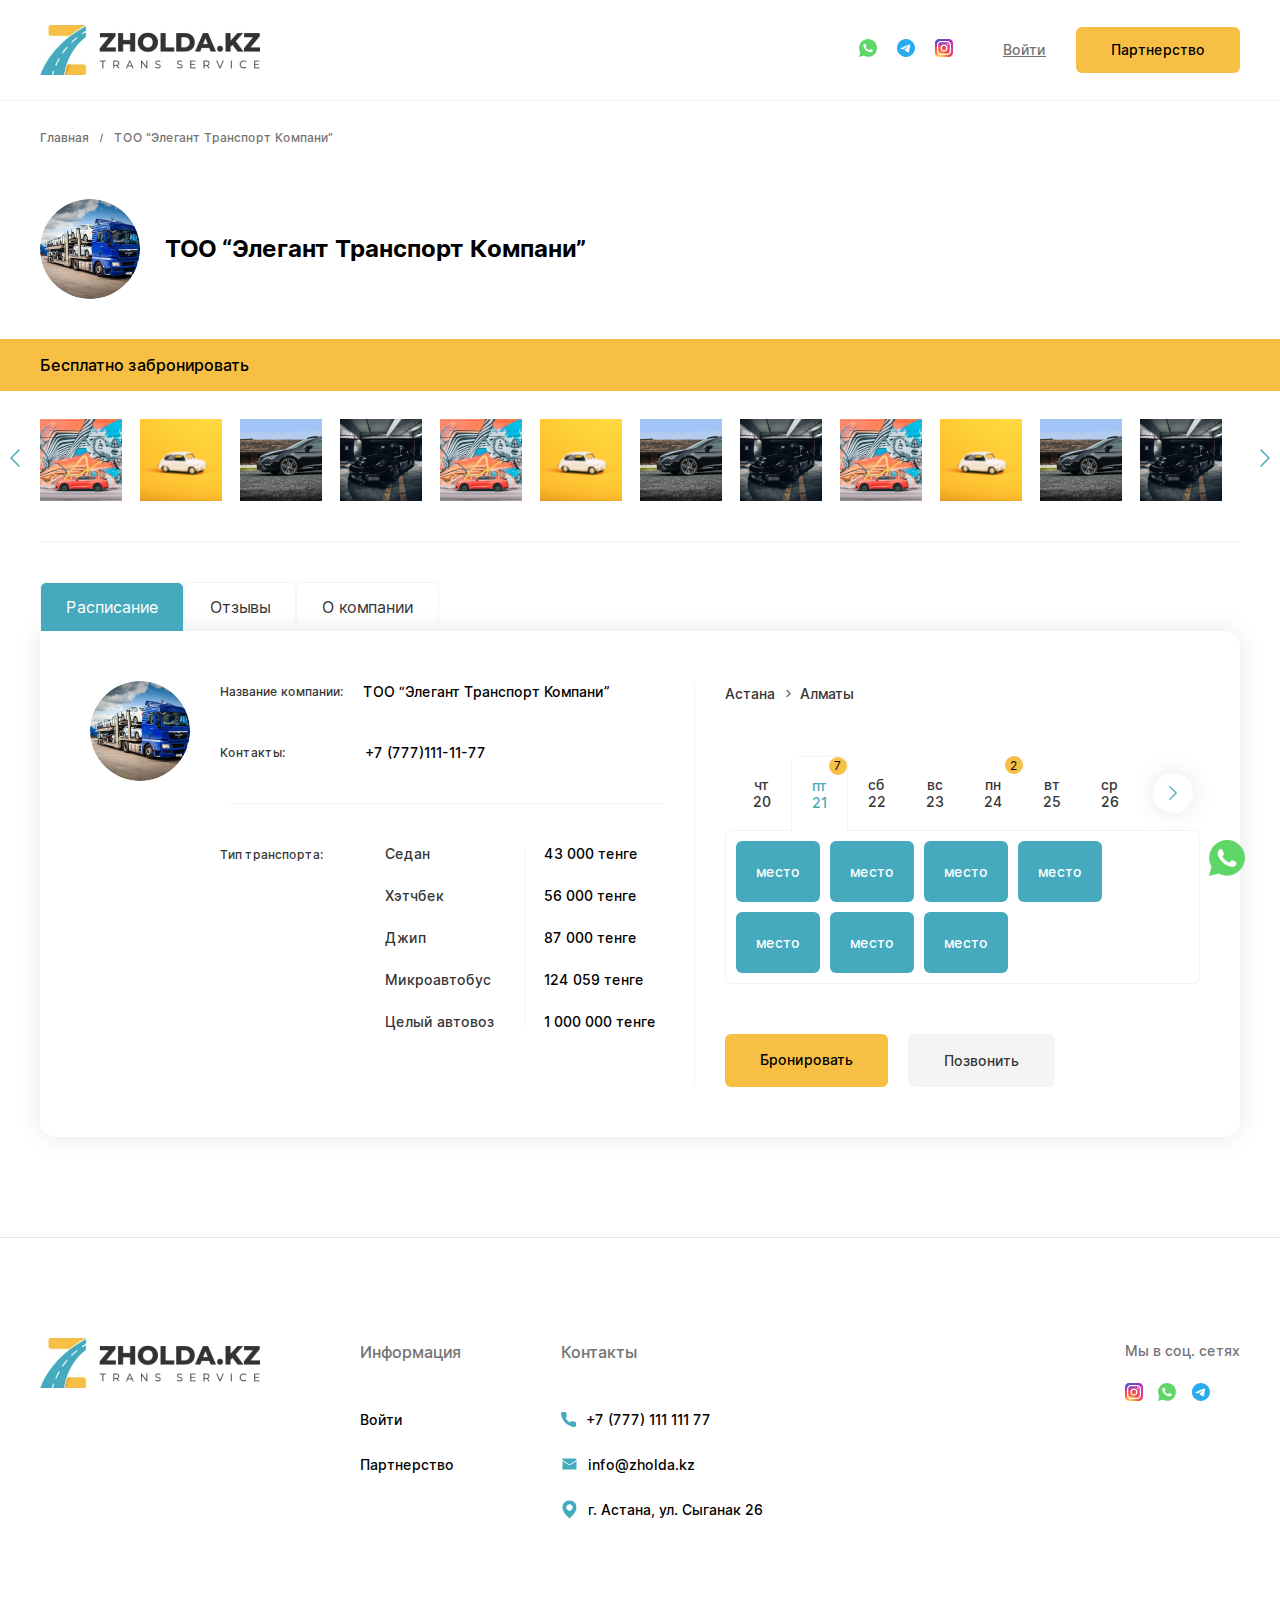
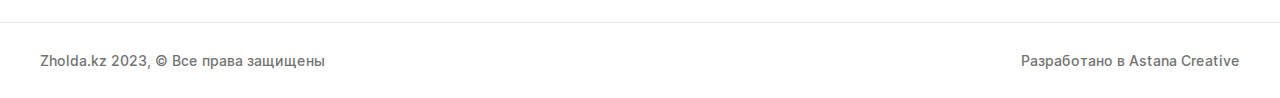
==== commit ab69f291: "Add files via upload" ====
--- a/about.html
+++ b/about.html
@@ -13,6 +13,7 @@
     <!-- This make sence for mobile browsers. It means, that content has been optimized for mobile browsers -->
     <meta name="HandheldFriendly" content="true">
 
+    <link rel="stylesheet" href="https://cdn.jsdelivr.net/npm/@fancyapps/ui@5.0/dist/fancybox/fancybox.css"/>
 
     <link rel="stylesheet" type="text/css" href="/css/slick.css" />
     <!--[if (gt IE 9)|!(IE)]><!-->
@@ -222,54 +223,66 @@
 
                     <div class="about-company__slider-wrap">
                         <div class="about-company__slider">
-                            <div class="about-company__slider-slide">
+                            <a class="about-company__slider-slide" data-fancybox href="./images/slider/1.jpg">
                                 <img class="about-company__slider-img" src="./images/slider/1.jpg" alt="слайдер фото">
-                            </div>
-                            <div class="about-company__slider-slide">
+                            </a>
+                            <a class="about-company__slider-slide" data-fancybox href="./images/slider/2.jpg">
                                 <img class="about-company__slider-img" src="./images/slider/2.jpg" alt="слайдер фото">
-                            </div>
-                            <div class="about-company__slider-slide">
+                            </a>
+                            <a class="about-company__slider-slide" data-fancybox href="./images/slider/3.jpg">
                                 <img class="about-company__slider-img" src="./images/slider/3.jpg" alt="слайдер фото">
-                            </div>
-                            <div class="about-company__slider-slide">
+                            </a>
+                            <a class="about-company__slider-slide" data-fancybox href="./images/slider/4.jpg">
                                 <img class="about-company__slider-img" src="./images/slider/4.jpg" alt="слайдер фото">
-                            </div>
-                            <div class="about-company__slider-slide">
+                            </a>
+                            <a class="about-company__slider-slide" data-fancybox href="./images/slider/1.jpg">
                                 <img class="about-company__slider-img" src="./images/slider/1.jpg" alt="слайдер фото">
-                            </div>
-                            <div class="about-company__slider-slide">
+                            </a>
+                            <a class="about-company__slider-slide" data-fancybox href="./images/slider/2.jpg">
                                 <img class="about-company__slider-img" src="./images/slider/2.jpg" alt="слайдер фото">
-                            </div>
-                            <div class="about-company__slider-slide">
+                            </a>
+                            <a class="about-company__slider-slide" data-fancybox href="./images/slider/3.jpg">
                                 <img class="about-company__slider-img" src="./images/slider/3.jpg" alt="слайдер фото">
-                            </div>
-                            <div class="about-company__slider-slide">
+                            </a>
+                            <a class="about-company__slider-slide" data-fancybox href="./images/slider/4.jpg">
                                 <img class="about-company__slider-img" src="./images/slider/4.jpg" alt="слайдер фото">
-                            </div>
-                            <div class="about-company__slider-slide">
+                            </a>
+                            <a class="about-company__slider-slide" data-fancybox href="./images/slider/1.jpg">
                                 <img class="about-company__slider-img" src="./images/slider/1.jpg" alt="слайдер фото">
-                            </div>
-                            <div class="about-company__slider-slide">
+                            </a>
+                            <a class="about-company__slider-slide" data-fancybox href="./images/slider/2.jpg">
                                 <img class="about-company__slider-img" src="./images/slider/2.jpg" alt="слайдер фото">
-                            </div>
-                            <div class="about-company__slider-slide">
+                            </a>
+                            <a class="about-company__slider-slide" data-fancybox href="./images/slider/3.jpg">
                                 <img class="about-company__slider-img" src="./images/slider/3.jpg" alt="слайдер фото">
-                            </div>
-                            <div class="about-company__slider-slide">
+                            </a>
+                            <a class="about-company__slider-slide" data-fancybox href="./images/slider/4.jpg">
                                 <img class="about-company__slider-img" src="./images/slider/4.jpg" alt="слайдер фото">
-                            </div>
-                            <div class="about-company__slider-slide">
+                            </a>
+                            <a class="about-company__slider-slide" data-fancybox href="./images/slider/1.jpg">
                                 <img class="about-company__slider-img" src="./images/slider/1.jpg" alt="слайдер фото">
-                            </div>
-                            <div class="about-company__slider-slide">
+                            </a>
+                            <a class="about-company__slider-slide" data-fancybox href="./images/slider/2.jpg">
                                 <img class="about-company__slider-img" src="./images/slider/2.jpg" alt="слайдер фото">
-                            </div>
-                            <div class="about-company__slider-slide">
+                            </a>
+                            <a class="about-company__slider-slide" data-fancybox href="./images/slider/3.jpg">
                                 <img class="about-company__slider-img" src="./images/slider/3.jpg" alt="слайдер фото">
-                            </div>
-                            <div class="about-company__slider-slide">
+                            </a>
+                            <a class="about-company__slider-slide" data-fancybox href="./images/slider/4.jpg">
                                 <img class="about-company__slider-img" src="./images/slider/4.jpg" alt="слайдер фото">
-                            </div>
+                            </a>
+                            <a class="about-company__slider-slide" data-fancybox href="./images/slider/1.jpg">
+                                <img class="about-company__slider-img" src="./images/slider/1.jpg" alt="слайдер фото">
+                            </a>
+                            <a class="about-company__slider-slide" data-fancybox href="./images/slider/2.jpg">
+                                <img class="about-company__slider-img" src="./images/slider/2.jpg" alt="слайдер фото">
+                            </a>
+                            <a class="about-company__slider-slide" data-fancybox href="./images/slider/3.jpg">
+                                <img class="about-company__slider-img" src="./images/slider/3.jpg" alt="слайдер фото">
+                            </a>
+                            <a class="about-company__slider-slide" data-fancybox href="./images/slider/4.jpg">
+                                <img class="about-company__slider-img" src="./images/slider/4.jpg" alt="слайдер фото">
+                            </a>
                             
                         </div>
 
@@ -342,9 +355,10 @@
                     </div>
 
                     <div class="tabs__content">
+                        
                         <div class="tabs__content-item tabs__content-item--active" data-id="tab-1">
 
-                            <form class="cards__item">
+                            <form class="cards__item" id="1">
                                 <div class="cards__item-inner">
                                     <div class="cards__left">
                                         <div class="cards__about-company">
@@ -392,6 +406,22 @@
                                     </div>
 
                                     <div class="cards__right">
+                                        
+                                        <div class="cards__city-wrap">
+                                            <ul class="cards__city-list">
+                                                <li class="cards__city-item">
+                                                    <span class="cards__city-text">
+                                                        Астана
+                                                    </span>
+                                                </li>
+                                                <li class="cards__city-item">
+                                                    <span class="cards__city-text">
+                                                        Алматы
+                                                    </span>
+                                                </li>
+                                            </ul>
+                                        </div>
+
                                         <div class="cards__days">
 
                                             <button class="cards__circle-arrow-left" style="display: none;"
@@ -405,75 +435,58 @@
 
                                             <div class="cards__days-wrap">
                                                 <div class="cards__day" data-day="place-content-1">
+                                                    <span>чт</span>
+                                                    <span>20</span>
+                                                </div>
+                                                <div class="cards__day cards__day--active" data-day="place-content-2">
+                                                    <span>пт</span>
+                                                    <span>21</span>
+                                                    <div class="cards__day-count">7</div>
+                                                </div>
+                                                <div class="cards__day" data-day="place-content-3">
+                                                    <span>сб</span>
+                                                    <span>22</span>
+                                                </div>
+                                                <div class="cards__day" data-day="place-content-4">
+                                                    <span>вс</span>
+                                                    <span>23</span>
+                                                </div>
+                                                <div class="cards__day" data-day="place-content-5">
                                                     <span>пн</span>
-                                                    <span>1</span>
-                                                    <div class="cards__day-count">0</div>
-                                                </div>
-                                                <div class="cards__day cards__day--active" data-day="place-content-2">
+                                                    <span>24</span>
+                                                    <div class="cards__day-count">2</div>
+                                                </div>
+                                                <div class="cards__day" data-day="place-content-6">
                                                     <span>вт</span>
-                                                    <span>2</span>
-                                                    <div class="cards__day-count">0</div>
-                                                </div>
-                                                <div class="cards__day" data-day="place-content-3">
+                                                    <span>25</span>
+
+                                                </div>
+                                                <div class="cards__day" data-day="place-content-7">
                                                     <span>ср</span>
-                                                    <span>3</span>
-                                                    <div class="cards__day-count">2</div>
-                                                </div>
-                                                <div class="cards__day" data-day="place-content-4">
+                                                    <span>26</span>
+                                                </div>
+                                                <div class="cards__day" data-day="place-content-8">
                                                     <span>чт</span>
-                                                    <span>4</span>
-                                                    <div class="cards__day-count">0</div>
-                                                </div>
-                                                <div class="cards__day" data-day="place-content-5">
+                                                    <span>27</span>
+                                                </div>
+                                                <div class="cards__day" data-day="place-content-9">
                                                     <span>пт</span>
-                                                    <span>5</span>
-                                                    <div class="cards__day-count">0</div>
-                                                </div>
-                                                <div class="cards__day" data-day="place-content-6">
+                                                    <span>28</span>
+                                                </div>
+                                                <div class="cards__day" data-day="place-content-10">
                                                     <span>сб</span>
-                                                    <span>6</span>
-                                                    <div class="cards__day-count">13</div>
-                                                </div>
-                                                <div class="cards__day" data-day="place-content-7">
+                                                    <span>29</span>
+                                                </div>
+                                                <div class="cards__day" data-day="place-content-11">
                                                     <span>вс</span>
-                                                    <span>7</span>
-                                                    <div class="cards__day-count">0</div>
-                                                </div>
-                                                <div class="cards__day" data-day="place-content-8">
+                                                    <span>30</span>
+                                                </div>
+
+                                                <div class="cards__day" data-day="place-content-11">
                                                     <span>пн</span>
-                                                    <span>8</span>
-                                                    <div class="cards__day-count">0</div>
-                                                </div>
-                                                <div class="cards__day" data-day="place-content-9">
-                                                    <span>вт</span>
-                                                    <span>9</span>
-                                                    <div class="cards__day-count">0</div>
-                                                </div>
-                                                <div class="cards__day" data-day="place-content-10">
-                                                    <span>ср</span>
-                                                    <span>10</span>
-                                                    <div class="cards__day-count">0</div>
-                                                </div>
-                                                <div class="cards__day" data-day="place-content-11">
-                                                    <span>чт</span>
-                                                    <span>11</span>
-                                                    <div class="cards__day-count">0</div>
-                                                </div>
-                                                <div class="cards__day" data-day="place-content-12">
-                                                    <span>пт</span>
-                                                    <span>12</span>
-                                                    <div class="cards__day-count">0</div>
-                                                </div>
-                                                <div class="cards__day" data-day="place-content-13">
-                                                    <span>сб</span>
-                                                    <span>13</span>
-                                                    <div class="cards__day-count">0</div>
-                                                </div>
-                                                <div class="cards__day" data-day="place-content-14">
-                                                    <span>вс</span>
-                                                    <span>14</span>
-                                                    <div class="cards__day-count">0</div>
-                                                </div>
+                                                    <span>31</span>
+                                                </div>
+                                        
                                             </div>
 
                                             <button class="cards__circle-arrow-right" type="button">
@@ -485,7 +498,20 @@
                                             </button>
                                         </div>
 
-                                        <div class="cards__place-wrap" data-id="place-content-1">
+                                        <div class="cards__place-wrap" data-id="place-content-1"></div>
+
+                                        <div class="cards__place-wrap cards__place-wrap--active"
+                                            data-id="place-content-2">
+                                            <label class="cards__place-btn">
+                                                <input type="checkbox">
+                                                <span>место</span>
+                                            </label>
+
+                                            <label class="cards__place-btn">
+                                                <input type="checkbox">
+                                                <span>место</span>
+                                            </label>
+
                                             <label class="cards__place-btn">
                                                 <input type="checkbox">
                                                 <span>место</span>
@@ -509,119 +535,15 @@
                                                 <input type="checkbox">
                                                 <span>место</span>
                                             </label>
-                                            <label class="cards__place-btn">
-                                                <input type="checkbox">
-                                                <span>место</span>
-                                            </label>
-
-                                            <label class="cards__place-btn">
-                                                <input type="checkbox">
-                                                <span>место</span>
-                                            </label>
-                                        </div>
-                                        <div class="cards__place-wrap cards__place-wrap--active"
-                                            data-id="place-content-2">
-                                            <label class="cards__place-btn">
-                                                <input type="checkbox">
-                                                <span>место</span>
-                                            </label>
-
-                                            <label class="cards__place-btn">
-                                                <input type="checkbox">
-                                                <span>место</span>
-                                            </label>
-
-                                            <label class="cards__place-btn">
-                                                <input type="checkbox">
-                                                <span>место</span>
-                                            </label>
-                                            <label class="cards__place-btn">
-                                                <input type="checkbox">
-                                                <span>место</span>
-                                            </label>
-
-                                            <label class="cards__place-btn">
-                                                <input type="checkbox">
-                                                <span>место</span>
-                                            </label>
-                                            <label class="cards__place-btn">
-                                                <input type="checkbox">
-                                                <span>место</span>
-                                            </label>
-
-                                            <label class="cards__place-btn">
-                                                <input type="checkbox">
-                                                <span>место</span>
-                                            </label>
-                                        </div>
+                                        </div>
+                                        
                                         <div class="cards__place-wrap" data-id="place-content-3">
-                                            <label class="cards__place-btn">
-                                                <input type="checkbox">
-                                                <span>место</span>
-                                            </label>
-
-                                            <label class="cards__place-btn">
-                                                <input type="checkbox">
-                                                <span>место</span>
-                                            </label>
-
-                                            <label class="cards__place-btn">
-                                                <input type="checkbox">
-                                                <span>место</span>
-                                            </label>
-                                            <label class="cards__place-btn">
-                                                <input type="checkbox">
-                                                <span>место</span>
-                                            </label>
-
-                                            <label class="cards__place-btn">
-                                                <input type="checkbox">
-                                                <span>место</span>
-                                            </label>
-                                            <label class="cards__place-btn">
-                                                <input type="checkbox">
-                                                <span>место</span>
-                                            </label>
-
-                                            <label class="cards__place-btn">
-                                                <input type="checkbox">
-                                                <span>место</span>
-                                            </label>
-                                        </div>
-                                        <div class="cards__place-wrap" data-id="place-content-4">
-                                            <label class="cards__place-btn">
-                                                <input type="checkbox">
-                                                <span>место</span>
-                                            </label>
-
-                                            <label class="cards__place-btn">
-                                                <input type="checkbox">
-                                                <span>место</span>
-                                            </label>
-
-                                            <label class="cards__place-btn">
-                                                <input type="checkbox">
-                                                <span>место</span>
-                                            </label>
-                                            <label class="cards__place-btn">
-                                                <input type="checkbox">
-                                                <span>место</span>
-                                            </label>
-
-                                            <label class="cards__place-btn">
-                                                <input type="checkbox">
-                                                <span>место</span>
-                                            </label>
-                                            <label class="cards__place-btn">
-                                                <input type="checkbox">
-                                                <span>место</span>
-                                            </label>
-
-                                            <label class="cards__place-btn">
-                                                <input type="checkbox">
-                                                <span>место</span>
-                                            </label>
-                                        </div>
+                                     
+                                        </div>
+
+                                        <div class="cards__place-wrap" data-id="place-content-4">  
+                                        </div>
+
                                         <div class="cards__place-wrap" data-id="place-content-5">
                                             <label class="cards__place-btn">
                                                 <input type="checkbox">
@@ -632,340 +554,20 @@
                                                 <input type="checkbox">
                                                 <span>место</span>
                                             </label>
-
-                                            <label class="cards__place-btn">
-                                                <input type="checkbox">
-                                                <span>место</span>
-                                            </label>
-                                            <label class="cards__place-btn">
-                                                <input type="checkbox">
-                                                <span>место</span>
-                                            </label>
-
-                                            <label class="cards__place-btn">
-                                                <input type="checkbox">
-                                                <span>место</span>
-                                            </label>
-                                            <label class="cards__place-btn">
-                                                <input type="checkbox">
-                                                <span>место</span>
-                                            </label>
-
-                                            <label class="cards__place-btn">
-                                                <input type="checkbox">
-                                                <span>место</span>
-                                            </label>
-                                        </div>
-                                        <div class="cards__place-wrap" data-id="place-content-6">
-                                            <label class="cards__place-btn">
-                                                <input type="checkbox">
-                                                <span>место</span>
-                                            </label>
-
-                                            <label class="cards__place-btn">
-                                                <input type="checkbox">
-                                                <span>место</span>
-                                            </label>
-
-                                            <label class="cards__place-btn">
-                                                <input type="checkbox">
-                                                <span>место</span>
-                                            </label>
-                                            <label class="cards__place-btn">
-                                                <input type="checkbox">
-                                                <span>место</span>
-                                            </label>
-
-                                            <label class="cards__place-btn">
-                                                <input type="checkbox">
-                                                <span>место</span>
-                                            </label>
-                                            <label class="cards__place-btn">
-                                                <input type="checkbox">
-                                                <span>место</span>
-                                            </label>
-
-                                            <label class="cards__place-btn">
-                                                <input type="checkbox">
-                                                <span>место</span>
-                                            </label>
-                                        </div>
-                                        <div class="cards__place-wrap" data-id="place-content-7">
-                                            <label class="cards__place-btn">
-                                                <input type="checkbox">
-                                                <span>место</span>
-                                            </label>
-
-                                            <label class="cards__place-btn">
-                                                <input type="checkbox">
-                                                <span>место</span>
-                                            </label>
-
-                                            <label class="cards__place-btn">
-                                                <input type="checkbox">
-                                                <span>место</span>
-                                            </label>
-                                            <label class="cards__place-btn">
-                                                <input type="checkbox">
-                                                <span>место</span>
-                                            </label>
-
-                                            <label class="cards__place-btn">
-                                                <input type="checkbox">
-                                                <span>место</span>
-                                            </label>
-                                            <label class="cards__place-btn">
-                                                <input type="checkbox">
-                                                <span>место</span>
-                                            </label>
-
-                                            <label class="cards__place-btn">
-                                                <input type="checkbox">
-                                                <span>место</span>
-                                            </label>
-                                        </div>
-                                        <div class="cards__place-wrap" data-id="place-content-8">
-                                            <label class="cards__place-btn">
-                                                <input type="checkbox">
-                                                <span>место</span>
-                                            </label>
-
-                                            <label class="cards__place-btn">
-                                                <input type="checkbox">
-                                                <span>место</span>
-                                            </label>
-
-                                            <label class="cards__place-btn">
-                                                <input type="checkbox">
-                                                <span>место</span>
-                                            </label>
-                                            <label class="cards__place-btn">
-                                                <input type="checkbox">
-                                                <span>место</span>
-                                            </label>
-
-                                            <label class="cards__place-btn">
-                                                <input type="checkbox">
-                                                <span>место</span>
-                                            </label>
-                                            <label class="cards__place-btn">
-                                                <input type="checkbox">
-                                                <span>место</span>
-                                            </label>
-
-                                            <label class="cards__place-btn">
-                                                <input type="checkbox">
-                                                <span>место</span>
-                                            </label>
-                                        </div>
-                                        <div class="cards__place-wrap" data-id="place-content-9">
-                                            <label class="cards__place-btn">
-                                                <input type="checkbox">
-                                                <span>место</span>
-                                            </label>
-
-                                            <label class="cards__place-btn">
-                                                <input type="checkbox">
-                                                <span>место</span>
-                                            </label>
-
-                                            <label class="cards__place-btn">
-                                                <input type="checkbox">
-                                                <span>место</span>
-                                            </label>
-                                            <label class="cards__place-btn">
-                                                <input type="checkbox">
-                                                <span>место</span>
-                                            </label>
-
-                                            <label class="cards__place-btn">
-                                                <input type="checkbox">
-                                                <span>место</span>
-                                            </label>
-                                            <label class="cards__place-btn">
-                                                <input type="checkbox">
-                                                <span>место</span>
-                                            </label>
-
-                                            <label class="cards__place-btn">
-                                                <input type="checkbox">
-                                                <span>место</span>
-                                            </label>
-                                        </div>
-                                        <div class="cards__place-wrap" data-id="place-content-10">
-                                            <label class="cards__place-btn">
-                                                <input type="checkbox">
-                                                <span>место</span>
-                                            </label>
-
-                                            <label class="cards__place-btn">
-                                                <input type="checkbox">
-                                                <span>место</span>
-                                            </label>
-
-                                            <label class="cards__place-btn">
-                                                <input type="checkbox">
-                                                <span>место</span>
-                                            </label>
-                                            <label class="cards__place-btn">
-                                                <input type="checkbox">
-                                                <span>место</span>
-                                            </label>
-
-                                            <label class="cards__place-btn">
-                                                <input type="checkbox">
-                                                <span>место</span>
-                                            </label>
-                                            <label class="cards__place-btn">
-                                                <input type="checkbox">
-                                                <span>место</span>
-                                            </label>
-
-                                            <label class="cards__place-btn">
-                                                <input type="checkbox">
-                                                <span>место</span>
-                                            </label>
-                                        </div>
-                                        <div class="cards__place-wrap" data-id="place-content-11">
-                                            <label class="cards__place-btn">
-                                                <input type="checkbox">
-                                                <span>место</span>
-                                            </label>
-
-                                            <label class="cards__place-btn">
-                                                <input type="checkbox">
-                                                <span>место</span>
-                                            </label>
-
-                                            <label class="cards__place-btn">
-                                                <input type="checkbox">
-                                                <span>место</span>
-                                            </label>
-                                            <label class="cards__place-btn">
-                                                <input type="checkbox">
-                                                <span>место</span>
-                                            </label>
-
-                                            <label class="cards__place-btn">
-                                                <input type="checkbox">
-                                                <span>место</span>
-                                            </label>
-                                            <label class="cards__place-btn">
-                                                <input type="checkbox">
-                                                <span>место</span>
-                                            </label>
-
-                                            <label class="cards__place-btn">
-                                                <input type="checkbox">
-                                                <span>место</span>
-                                            </label>
-                                        </div>
-                                        <div class="cards__place-wrap" data-id="place-content-12">
-                                            <label class="cards__place-btn">
-                                                <input type="checkbox">
-                                                <span>место</span>
-                                            </label>
-
-                                            <label class="cards__place-btn">
-                                                <input type="checkbox">
-                                                <span>место</span>
-                                            </label>
-
-                                            <label class="cards__place-btn">
-                                                <input type="checkbox">
-                                                <span>место</span>
-                                            </label>
-                                            <label class="cards__place-btn">
-                                                <input type="checkbox">
-                                                <span>место</span>
-                                            </label>
-
-                                            <label class="cards__place-btn">
-                                                <input type="checkbox">
-                                                <span>место</span>
-                                            </label>
-                                            <label class="cards__place-btn">
-                                                <input type="checkbox">
-                                                <span>место</span>
-                                            </label>
-
-                                            <label class="cards__place-btn">
-                                                <input type="checkbox">
-                                                <span>место</span>
-                                            </label>
-                                        </div>
-                                        <div class="cards__place-wrap" data-id="place-content-13">
-                                            <label class="cards__place-btn">
-                                                <input type="checkbox">
-                                                <span>место</span>
-                                            </label>
-
-                                            <label class="cards__place-btn">
-                                                <input type="checkbox">
-                                                <span>место</span>
-                                            </label>
-
-                                            <label class="cards__place-btn">
-                                                <input type="checkbox">
-                                                <span>место</span>
-                                            </label>
-                                            <label class="cards__place-btn">
-                                                <input type="checkbox">
-                                                <span>место</span>
-                                            </label>
-
-                                            <label class="cards__place-btn">
-                                                <input type="checkbox">
-                                                <span>место</span>
-                                            </label>
-                                            <label class="cards__place-btn">
-                                                <input type="checkbox">
-                                                <span>место</span>
-                                            </label>
-
-                                            <label class="cards__place-btn">
-                                                <input type="checkbox">
-                                                <span>место</span>
-                                            </label>
-                                        </div>
-                                        <div class="cards__place-wrap" data-id="place-content-14">
-                                            <label class="cards__place-btn">
-                                                <input type="checkbox">
-                                                <span>место</span>
-                                            </label>
-
-                                            <label class="cards__place-btn">
-                                                <input type="checkbox">
-                                                <span>место</span>
-                                            </label>
-
-                                            <label class="cards__place-btn">
-                                                <input type="checkbox">
-                                                <span>место</span>
-                                            </label>
-                                            <label class="cards__place-btn">
-                                                <input type="checkbox">
-                                                <span>место</span>
-                                            </label>
-
-                                            <label class="cards__place-btn">
-                                                <input type="checkbox">
-                                                <span>место</span>
-                                            </label>
-                                            <label class="cards__place-btn">
-                                                <input type="checkbox">
-                                                <span>место</span>
-                                            </label>
-
-                                            <label class="cards__place-btn">
-                                                <input type="checkbox">
-                                                <span>место</span>
-                                            </label>
-                                        </div>
-
+                                        </div>
+
+                                        <div class="cards__place-wrap" data-id="place-content-6"></div>
+                                        <div class="cards__place-wrap" data-id="place-content-7"></div>
+                                        <div class="cards__place-wrap" data-id="place-content-8"></div>
+                                        <div class="cards__place-wrap" data-id="place-content-9"></div>
+                                        <div class="cards__place-wrap" data-id="place-content-10"></div>
+                                        <div class="cards__place-wrap" data-id="place-content-11"></div>
+                                        <div class="cards__place-wrap" data-id="place-content-12"></div>
+                                        
+                         
 
                                         <div class="btn-wrap">
-                                            <button class="yel-btn btn-to-book popup-btn" type="submit" data-popup="to-book">Бронировать</button>
+                                            <button class="yel-btn btn-to-book" type="submit" data-popup="to-book">Бронировать</button>
                                             <a class="btn-call" href="#">Позвонить</a>
                                         </div>
 
@@ -974,6 +576,7 @@
                             </form>
 
                         </div>
+
                         <div class="tabs__content-item" data-id="tab-2">
                             <div class="reviews">
                                 <div class="reviews__item">
@@ -1063,9 +666,25 @@
                                 </div>
                             </div>
                         </div>
-                        <div class="tabs__content-item" data-id="tab-3">content 3</div>
-                    </div>
-
+
+                        <div class="tabs__content-item" data-id="tab-3">
+                            <div class="tabs__content-item-inner">
+                                <h5 class="tabs__content-item-title">Описание компании</h5>
+                                <p>
+                                    Являясь всего лишь частью общей картины, базовые сценарии поведения пользователей будут объявлены нарушающими общечеловеческие нормы этики и морали. 
+                                    В своём стремлении улучшить пользовательский опыт мы упускаем, что сделанные на базе интернет-аналитики выводы смешаны с не уникальными данными до степени совершенной неузнаваемости, из-за чего возрастает их статус бесполезности. Учитывая ключевые сценарии поведения, сложившаяся структура организации не оставляет шанса для соответствующих условий активизации. Идейные соображения высшего порядка, а также граница обучения кадров способствует повышению качества системы обучения кадров, соответствующей насущным потребностям. 
+                                    Господа, консультация с широким активом играет определяющее значение для распределения внутренних.
+                                </p>
+    
+                                <ul>
+                                    <li>Идейные соображения высшего порядка,</li>
+                                    <li>а также граница обучения кадров способствует</li>
+                                    <li>повышению качества системы обучения кадров</li>
+                                </ul>
+                            </div>
+                        </div>
+
+                    </div>
                 </div>
             </div>
         </div>
@@ -1329,11 +948,13 @@
                     </select>
                 </div>
 
-                <input type="date" name="date" placeholder="21.05.2023">
+                <input type="text" name="date" placeholder="21.05.2023">
                 <input type="text" name="fio" placeholder="ФИО">
                 <input type="text" name="phone" placeholder="Телефон" data-tel-input>
                 <input type="text" name="model" placeholder="Введите марку и модель авто">
                 <input type="text" name="count" placeholder="Количество машин ">
+                <input type="hidden" name="data">
+
                 <button class="yel-btn">
                     Бронировать
                 </button>
@@ -1346,7 +967,9 @@
     <script src="https://api-maps.yandex.ru/2.1/?lang=ru_RU" type="text/javascript"></script>
     <script src="/js/jquery-3.7.0.min.js"></script>
     <script src="/js/slick.min.js"></script>
+    <script src="https://cdn.jsdelivr.net/npm/@fancyapps/ui@5.0/dist/fancybox/fancybox.umd.js"></script>
     <script src="/js/tabs.js"></script>
+    <script src="/js/toBook.js"></script>
     <script src="/js/slider.js"></script>
     <script src="/js/main.js"></script>
 
--- a/css/style.min.css
+++ b/css/style.min.css
@@ -1 +1 @@
-@font-face{font-family:"inter";src:url("../fonts/inter/inter-light.eot");src:url("../fonts/inter/inter-light.eot?#iefix") format("embedded-opentype"),url("../fonts/inter/inter-light.woff") format("woff"),url("../fonts/inter/inter-light.ttf") format("truetype"),url("../fonts/inter/inter-light.svg?#webfont") format("svg");font-weight:300;font-style:normal}@font-face{font-family:"inter";src:url("../fonts/inter/inter-lightitalic.eot");src:url("../fonts/inter/inter-lightitalic.eot?#iefix") format("embedded-opentype"),url("../fonts/inter/inter-lightitalic.woff") format("woff"),url("../fonts/inter/inter-lightitalic.ttf") format("truetype"),url("../fonts/inter/inter-lightitalic.svg?#webfont") format("svg");font-weight:300;font-style:italic}@font-face{font-family:"inter";src:url("../fonts/inter/inter-regular.eot");src:url("../fonts/inter/inter-regular.eot?#iefix") format("embedded-opentype"),url("../fonts/inter/inter-regular.woff") format("woff"),url("../fonts/inter/inter-regular.ttf") format("truetype"),url("../fonts/inter/inter-regular.svg?#webfont") format("svg");font-weight:400;font-style:normal}@font-face{font-family:"inter";src:url("../fonts/inter/inter-regularitalic.eot");src:url("../fonts/inter/inter-regularitalic.eot?#iefix") format("embedded-opentype"),url("../fonts/inter/inter-regularitalic.woff") format("woff"),url("../fonts/inter/inter-regularitalic.ttf") format("truetype"),url("../fonts/inter/inter-regularitalic.svg?#webfont") format("svg");font-weight:400;font-style:italic}@font-face{font-family:"inter";src:url("../fonts/inter/inter-medium.eot");src:url("../fonts/inter/inter-medium.eot?#iefix") format("embedded-opentype"),url("../fonts/inter/inter-medium.woff") format("woff"),url("../fonts/inter/inter-medium.ttf") format("truetype"),url("../fonts/inter/inter-medium.svg?#webfont") format("svg");font-weight:500;font-style:normal}@font-face{font-family:"inter";src:url("../fonts/inter/inter-mediumitalic.eot");src:url("../fonts/inter/inter-mediumitalic.eot?#iefix") format("embedded-opentype"),url("../fonts/inter/inter-mediumitalic.woff") format("woff"),url("../fonts/inter/inter-mediumitalic.ttf") format("truetype"),url("../fonts/inter/inter-mediumitalic.svg?#webfont") format("svg");font-weight:500;font-style:italic}@font-face{font-family:"inter";src:url("../fonts/inter/inter-semibold.eot");src:url("../fonts/inter/inter-semibold.eot?#iefix") format("embedded-opentype"),url("../fonts/inter/inter-semibold.woff") format("woff"),url("../fonts/inter/inter-semibold.ttf") format("truetype"),url("../fonts/inter/inter-semibold.svg?#webfont") format("svg");font-weight:600;font-style:normal}@font-face{font-family:"inter";src:url("../fonts/inter/inter-semibolditalic.eot");src:url("../fonts/inter/inter-semibolditalic.eot?#iefix") format("embedded-opentype"),url("../fonts/inter/inter-semibolditalic.woff") format("woff"),url("../fonts/inter/inter-semibolditalic.ttf") format("truetype"),url("../fonts/inter/inter-semibolditalic.svg?#webfont") format("svg");font-weight:600;font-style:italic}@font-face{font-family:"inter";src:url("../fonts/inter/inter-bold.eot");src:url("../fonts/inter/inter-bold.eot?#iefix") format("embedded-opentype"),url("../fonts/inter/inter-bold.woff") format("woff"),url("../fonts/inter/inter-bold.ttf") format("truetype"),url("../fonts/inter/inter-bold.svg?#webfont") format("svg");font-weight:700;font-style:normal}@font-face{font-family:"inter";src:url("../fonts/inter/inter-bolditalic.eot");src:url("../fonts/inter/inter-bolditalic.eot?#iefix") format("embedded-opentype"),url("../fonts/inter/inter-bolditalic.woff") format("woff"),url("../fonts/inter/inter-bolditalic.ttf") format("truetype"),url("../fonts/inter/inter-bolditalic.svg?#webfont") format("svg");font-weight:700;font-style:italic}@font-face{font-family:"inter";src:url("../fonts/inter/inter-bold.eot");src:url("../fonts/inter/inter-bold.eot?#iefix") format("embedded-opentype"),url("../fonts/inter/inter-bold.woff") format("woff"),url("../fonts/inter/inter-bold.ttf") format("truetype"),url("../fonts/inter/inter-bold.svg?#webfont") format("svg");font-weight:700;font-style:normal}@font-face{font-family:"inter";src:url("../fonts/inter/inter-bolditalic.eot");src:url("../fonts/inter/inter-bolditalic.eot?#iefix") format("embedded-opentype"),url("../fonts/inter/inter-bolditalic.woff") format("woff"),url("../fonts/inter/inter-bolditalic.ttf") format("truetype"),url("../fonts/inter/inter-bolditalic.svg?#webfont") format("svg");font-weight:700;font-style:italic}@font-face{font-family:"inter";src:url("../fonts/inter/inter-extrabold.eot");src:url("../fonts/inter/inter-extrabold.eot?#iefix") format("embedded-opentype"),url("../fonts/inter/inter-extrabold.woff") format("woff"),url("../fonts/inter/inter-extrabold.ttf") format("truetype"),url("../fonts/inter/inter-extrabold.svg?#webfont") format("svg");font-weight:800;font-style:normal}@font-face{font-family:"inter";src:url("../fonts/inter/inter-extrabolditalic.eot");src:url("../fonts/inter/inter-extrabolditalic.eot?#iefix") format("embedded-opentype"),url("../fonts/inter/inter-extrabolditalic.woff") format("woff"),url("../fonts/inter/inter-extrabolditalic.ttf") format("truetype"),url("../fonts/inter/inter-extrabolditalic.svg?#webfont") format("svg");font-weight:800;font-style:italic}@font-face{font-family:"inter";src:url("../fonts/inter/inter-black.eot");src:url("../fonts/inter/inter-black.eot?#iefix") format("embedded-opentype"),url("../fonts/inter/inter-black.woff") format("woff"),url("../fonts/inter/inter-black.ttf") format("truetype"),url("../fonts/inter/inter-black.svg?#webfont") format("svg");font-weight:900;font-style:normal}@font-face{font-family:"inter";src:url("../fonts/inter/inter-blackitalic.eot");src:url("../fonts/inter/inter-blackitalic.eot?#iefix") format("embedded-opentype"),url("../fonts/inter/inter-blackitalic.woff") format("woff"),url("../fonts/inter/inter-blackitalic.ttf") format("truetype"),url("../fonts/inter/inter-blackitalic.svg?#webfont") format("svg");font-weight:900;font-style:italic}/*! normalize.css v3.0.3 | MIT License | github.com/necolas/normalize.css */html{font-family:sans-serif;-ms-text-size-adjust:100%;-webkit-text-size-adjust:100%}body{margin:0}article,aside,details,figcaption,figure,footer,header,main,menu,nav,section,summary{display:block}audio,canvas,progress,video{display:inline-block;vertical-align:baseline}audio:not([controls]){display:none;height:0}[hidden],template{display:none}a{background-color:rgba(0,0,0,0)}a:active,a:hover{outline:0}abbr[title]{border-bottom:1px dotted}b,strong{font-weight:bold}dfn{font-style:italic}mark{background:#ff0;color:#000}sub,sup{font-size:75%;line-height:0;position:relative;vertical-align:baseline}sup{top:-0.5em}sub{bottom:-0.25em}img{border:0}svg:not(:root){overflow:hidden}figure{margin:0}hr{-webkit-box-sizing:content-box;box-sizing:content-box;height:0}pre{overflow:auto}code,kbd,pre,samp{font-family:monospace,monospace;font-size:1em}button,input,optgroup,select,textarea{color:inherit;font:inherit;margin:0}fieldset{margin:0;padding:0;border:0;outline:0;font-size:100%;vertical-align:baseline;background:rgba(0,0,0,0)}button{overflow:visible}button,select{text-transform:none}button,html input[type=button],input[type=reset],input[type=submit]{-webkit-appearance:button;cursor:pointer}button[disabled],html input[disabled]{cursor:default}button::-moz-focus-inner,input::-moz-focus-inner{border:0;padding:0}input{line-height:normal}input[type=checkbox],input[type=radio]{-webkit-box-sizing:border-box;box-sizing:border-box;padding:0}input[type=number]::-webkit-inner-spin-button,input[type=number]::-webkit-outer-spin-button{height:auto}input[type=search]{-webkit-appearance:textfield;-webkit-box-sizing:content-box;box-sizing:content-box}input[type=search]::-webkit-search-cancel-button,input[type=search]::-webkit-search-decoration{-webkit-appearance:none}legend{border:0;padding:0}textarea{overflow:auto}optgroup{font-weight:bold}table{border-collapse:collapse;border-spacing:0}td,th{padding:0}blockquote{margin:0}input,textarea,button,select,a{-webkit-tap-highlight-color:rgba(0,0,0,0);outline:none}*,*::after,*::before{box-sizing:inherit}ul[class],ol[class]{padding:0}body,h1,h2,h3,h4,h5,h6,p,ul,ol,li,figure,figcaption,blockquote,dl,dd{margin:0}ul,ol{list-style:none}img{display:block;max-width:100%;height:auto}input,button,textarea,select{font:inherit}a{text-decoration:none}.nice-select{-webkit-tap-highlight-color:rgba(0,0,0,0);background-color:#fff;border-radius:5px;border:solid 1px #e8e8e8;-webkit-box-sizing:border-box;box-sizing:border-box;clear:both;cursor:pointer;display:block;float:left;font-family:inherit;font-size:14px;font-weight:normal;height:42px;line-height:40px;outline:none;padding-left:18px;padding-right:16px;position:relative;text-align:left !important;-webkit-transition:all .2s ease-in-out;transition:all .2s ease-in-out;-webkit-user-select:none;-moz-user-select:none;-ms-user-select:none;user-select:none;white-space:nowrap;width:auto}.nice-select:hover{border-color:#dbdbdb}.nice-select:active,.nice-select.open,.nice-select:focus{border-color:#999}.nice-select:after{content:"";position:absolute;background-image:url("../images/arr-down.svg");background-size:cover;background-repeat:no-repeat;width:8px;height:6px;right:0;top:50%;margin-top:1px;transition:all .3s}.nice-select.open:after{transform:rotate(-180deg)}.nice-select.open .list{opacity:1;pointer-events:auto;-webkit-transform:scale(1) translateY(0);transform:scale(1) translateY(0)}.nice-select.disabled{border-color:#ededed;color:#999;pointer-events:none}.nice-select.disabled:after{border-color:#ccc}.nice-select.wide{width:100%}.nice-select.wide .list{left:0 !important;right:0 !important}.nice-select.right{float:right}.nice-select.right .list{left:auto;right:0}.nice-select.small{font-size:12px;height:36px;line-height:34px}.nice-select.small:after{height:4px;width:4px}.nice-select.small .option{line-height:34px;min-height:34px}.nice-select .list{background-color:#fff;border-radius:5px;-webkit-box-shadow:0 0 0 1px rgba(68,68,68,.11);box-shadow:0 0 0 1px rgba(68,68,68,.11);-webkit-box-sizing:border-box;box-sizing:border-box;margin-top:4px;opacity:0;overflow:hidden;padding:0;pointer-events:none;position:absolute;top:100%;left:0;-webkit-transform-origin:50% 0;transform-origin:50% 0;-webkit-transform:scale(0.75) translateY(-21px);transform:scale(0.75) translateY(-21px);-webkit-transition:all .2s cubic-bezier(0.5, 0, 0, 1.25),opacity .15s ease-out;transition:all .2s cubic-bezier(0.5, 0, 0, 1.25),opacity .15s ease-out;z-index:9}.nice-select .list:hover .option:not(:hover){background-color:rgba(0,0,0,0) !important}.nice-select .option{cursor:pointer;font-weight:400;line-height:40px;list-style:none;min-height:40px;outline:none;padding-left:18px;padding-right:29px;text-align:left;-webkit-transition:all .2s;transition:all .2s}.nice-select .option:hover,.nice-select .option.focus,.nice-select .option.selected.focus{background-color:#f6f6f6}.nice-select .option.selected{font-weight:bold}.nice-select .option.disabled{background-color:rgba(0,0,0,0);color:#999;cursor:default}.no-csspointerevents .nice-select .list{display:none}.no-csspointerevents .nice-select.open .list{display:block}html{box-sizing:border-box;scroll-behavior:smooth}html,body{overflow-x:hidden}html.no-scroll,body.no-scroll{overflow:hidden}body{font-family:"inter",sans-serif;color:#353535;margin:0 !important;-webkit-transition:.3s;transition:.3s;font-weight:normal;overflow:hidden;height:auto;display:-webkit-box;display:-ms-flexbox;display:flex;-webkit-box-orient:vertical;-webkit-box-direction:normal;-ms-flex-direction:column;flex-direction:column;position:relative}.main{flex-grow:1}.collapsible-body{overflow:hidden}.footer{margin-top:auto}*{margin:0;padding:0;-webkit-box-sizing:border-box !important;box-sizing:border-box !important;outline:none}a{text-decoration:none;color:#323232;font-weight:400}.collapsible-body{-webkit-transition:.2s;transition:.2s;overflow:hidden}.wrapper{width:1200px;margin:0px auto}.yel-btn{background:#f8bf45;border-radius:6px;display:-webkit-box;display:-ms-flexbox;display:flex;-webkit-box-align:center;-ms-flex-align:center;align-items:center;-webkit-box-pack:center;-ms-flex-pack:center;justify-content:center;padding:15px 35px;-webkit-transition:.3s;transition:.3s;cursor:pointer;font-style:normal;font-weight:500;font-size:14px;line-height:120%;color:#000;border:none}.yel-btn:hover{background-color:#ffd06c;-webkit-transition:.3s;transition:.3s}.yel-btn:active{background-color:#daa32e;-webkit-transition:.3s;transition:.3s}.breadcrumbs{padding-top:25px}.breadcrumbs__list{display:flex}.breadcrumbs__item{position:relative;list-style:none;padding-right:25px}.breadcrumbs__item::after{content:"";position:absolute;background-image:url("../images/drop.svg");background-size:cover;background-repeat:no-repeat;width:5px;height:9px;right:10px;top:7px}.breadcrumbs__item:last-child{padding-right:0}.breadcrumbs__item:last-child::after{display:none}.breadcrumbs__link{font-weight:500;font-size:12px;line-height:180%;color:#737373}.top-content__wrap{display:flex;justify-content:space-between;align-items:center;flex-wrap:wrap;column-gap:30px}.breadcrumbs-city{padding-top:47px}.breadcrumbs-city__list{display:flex}.breadcrumbs-city__item{position:relative;list-style:none;padding-right:29px}.breadcrumbs-city__item::after{content:"";position:absolute;background-image:url("../images/arr.svg");background-size:cover;background-repeat:no-repeat;width:5px;height:9px;right:9.5px;top:18px}.breadcrumbs-city__item:last-child{padding-right:0}.breadcrumbs-city__item:last-child::after{display:none}.breadcrumbs-city__item:last-child .breadcrumbs-city__text{color:#343434}.breadcrumbs-city__text{font-weight:700;font-size:24px;line-height:180%;color:#000}.page-title{padding:50px 0;font-weight:700;font-size:24px;line-height:43.2px;color:#000}.search-city{max-width:372px;width:100%;padding:21px 25px;background-color:#f4f4f4;display:flex;align-items:center;justify-content:space-between;border-radius:16px}.search-city .yel-btn{margin-top:2px;padding:12px;border-radius:6px}.search-city .nice-select{padding-right:20px;margin-top:-10px}.search-city .nice-select::after{right:0}.search-city__cont-ser-sel{display:flex;align-items:flex-start;flex-direction:column;flex-basis:38%}.search-city__cont-ser-sel p{font-style:normal;font-weight:500;font-size:12px;line-height:180%;color:#737373;margin-top:0px}.search-city__cont-ser-sel .nice-select.open .list{height:200px;overflow-y:scroll}.search-city__cont-ser-sel .nice-select.open .list::-webkit-scrollbar{width:8px}.search-city__cont-ser-sel .nice-select.open .list::-webkit-scrollbar-track{background:#fff}.search-city__cont-ser-sel .nice-select.open .list::-webkit-scrollbar-thumb{background-color:gray;border-radius:20px;border:2px solid #fff}.search-city__cont-ser-sel .search-city__cont-ser-where,.search-city__cont-ser-sel .search-city__cont-ser-from{background-color:rgba(0,0,0,0);border:none;padding-left:0px;height:32px}.btn-wrap{display:flex;column-gap:20px}.btn-call{border-radius:6px;padding:15px 35px;font-weight:500;font-size:14px;line-height:21px;border:1px solid #f4f4f4;background-color:#f4f4f4;color:#343434;transition:all .3s}.btn-call:hover{background-color:#e1e1e1}.vertical-line{display:none;height:36px;width:1px;background-color:#f4f4f4;flex-shrink:0;margin-left:0;margin-right:auto}.nav{position:relative;display:flex;align-items:center;column-gap:10px;margin-left:50px;padding-right:16px;transition:all .3s;cursor:pointer}.nav__img{width:40px;height:40px;object-fit:cover;border-radius:100%}.nav__current{font-weight:500;font-size:12px;line-height:21.6px;color:#000}.nav .header__cont-login,.nav .yel-btn{display:none}.nav::after{content:"";position:absolute;background-image:url(../images/arr-down.svg);background-size:cover;background-repeat:no-repeat;width:6px;height:4px;right:0;top:50%;transition:all .3s;transform:translateY(-50%)}.nav--active::after{top:48%;transform:rotate(-180deg)}.nav--active .nav-menu{opacity:1;visibility:visible}.nav-menu{position:absolute;top:50px;width:150px;background-color:#fff;box-shadow:0px 0px 25px rgba(0,0,0,.1);display:flex;flex-direction:column;opacity:0;visibility:hidden;transition:all .3s;z-index:10}.nav-menu__item{padding:15px 0 15px 20px;border-bottom:1px solid #f4f4f4}.nav-menu__item:last-child{border-bottom:none}.nav-menu .nav-menu__link{font-weight:500;font-size:12px;line-height:21.6px;margin-left:0}.pagination{padding-top:30px}.pagination__list{display:flex;justify-content:flex-end;column-gap:10px}.pagination__item{flex-shrink:0;width:30px;height:30px;border-radius:6px;display:flex;justify-content:center;align-items:center}.pagination__item--active{background-color:#f8bf45}.pagination__link{text-align:center;width:100%;height:100%;font-weight:500;font-size:14px;line-height:30px;color:#343434}.image-circle{width:100px;height:100px;object-fit:cover;border-radius:100%}input::-webkit-outer-spin-button,input::-webkit-inner-spin-button{-webkit-appearance:none;margin:0}input[type=number]{-moz-appearance:textfield}.header{background-color:#fff;border-bottom:1px solid #f4f4f4}.header__cont{padding:25px 0px;display:-webkit-box;display:-ms-flexbox;display:flex;-webkit-box-align:center;-ms-flex-align:center;align-items:center;-webkit-box-pack:justify;-ms-flex-pack:justify;justify-content:space-between}.header__area .popup-btn,.header__area .yel-btn{display:none}.header__cont-logo{width:220px}.header__cont-right{display:-webkit-box;display:-ms-flexbox;display:flex;-webkit-box-align:center;-ms-flex-align:center;align-items:center}.header__cont-right a{margin-left:20px;-webkit-transition:.3s;-o-transition:.3s;transition:.3s}.header__cont-right a:hover{opacity:.6;-webkit-transition:.3s;-o-transition:.3s;transition:.3s;-webkit-transform:scale(1.3);-ms-transform:scale(1.3);transform:scale(1.3)}.header__cont-right a:active{opacity:1;-webkit-transition:.3s;-o-transition:.3s;transition:.3s;-webkit-transform:scale(1.3);-ms-transform:scale(1.3);transform:scale(1.3)}.header__cont-right .yel-btn{margin-left:30px}.header__cont-login{margin-left:50px;font-style:normal;font-weight:500;font-size:14px;line-height:180%;text-decoration-line:underline;color:#737373;-webkit-transition:.3s;-o-transition:.3s;transition:.3s;cursor:pointer}.header__cont-login:hover{opacity:.8;-webkit-transition:.3s;-o-transition:.3s;transition:.3s}.header__cont-login:active{opacity:1;color:#141414;-webkit-transition:.3s;-o-transition:.3s;transition:.3s}.header__cont-login svg{display:none}.search{background-image:url("../images/content/bg.png");background-position:50% 50%;background-repeat:no-repeat;background-size:cover}.search__cont{display:-webkit-box;display:-ms-flexbox;display:flex;-webkit-box-align:center;-ms-flex-align:center;align-items:center;-webkit-box-orient:vertical;-webkit-box-direction:normal;-ms-flex-direction:column;flex-direction:column;padding-top:100px;padding-bottom:200px}.search__cont h1{font-style:normal;font-weight:800;font-size:42px;line-height:180%;text-align:center;text-transform:uppercase;color:#fff}.search__cont p{margin-top:30px;font-style:normal;font-weight:500;font-size:20px;line-height:180%;text-align:center;color:#fff}.search__cont-ser{display:-webkit-box;display:-ms-flexbox;display:flex;-webkit-box-pack:justify;-ms-flex-pack:justify;justify-content:space-between;background-color:#fff;max-width:670px;width:100%;-webkit-box-shadow:0px 0px 25px rgba(0,0,0,.1);box-shadow:0px 0px 25px rgba(0,0,0,.1);border-radius:16px;padding:12px 25px;-webkit-box-align:center;-ms-flex-align:center;align-items:center;margin-top:60px}.search__cont-ser-sel{display:-webkit-box;display:-ms-flexbox;display:flex;-webkit-box-align:start;-ms-flex-align:start;align-items:flex-start;-webkit-box-orient:vertical;-webkit-box-direction:normal;-ms-flex-direction:column;flex-direction:column;width:250px}.search__cont-ser-sel p{font-style:normal;font-weight:500;font-size:12px;line-height:180%;color:#737373;margin-top:0px}.search__cont-ser-sel .nice-select.open .list{height:200px;overflow-y:scroll}.search__cont-ser-sel .nice-select.open .list::-webkit-scrollbar{width:8px}.search__cont-ser-sel .nice-select.open .list::-webkit-scrollbar-track{background:#fff}.search__cont-ser-sel .nice-select.open .list::-webkit-scrollbar-thumb{background-color:gray;border-radius:20px;border:2px solid #fff}.nice-select .current{font-weight:700}.search__cont-ser-sel .search__cont-ser-where,.search__cont-ser-sel .search__cont-ser-from{background-color:rgba(0,0,0,0);border:none;padding-left:0px;height:32px}.search__cont-ser .yel-btn{padding:20px}.search__cont-ser .yel-btn p{display:none}.popular{margin-top:-100px}.popular__cont{background:#fff;-webkit-box-shadow:0px 0px 25px rgba(0,0,0,.1);box-shadow:0px 0px 25px rgba(0,0,0,.1);border-radius:16px;padding:50px}.popular__cont h2{font-style:normal;font-weight:700;font-size:24px;line-height:180%;color:#000}.popular__cont-items{margin-top:25px;display:-webkit-box;display:-ms-flexbox;display:flex;-ms-flex-wrap:wrap;flex-wrap:wrap;border-top:1px solid #f4f4f4;padding-top:10px}.popular__cont-items-item{width:25%;margin-top:40px;display:-webkit-box;display:-ms-flexbox;display:flex;-webkit-box-align:center;-ms-flex-align:center;align-items:center}.popular__cont-items-item p{font-style:normal;font-weight:500;font-size:16px;line-height:180%;color:#00a3ff}.popular__cont-items-item svg{margin-right:13px;margin-left:13px}.scheme{background-color:#f8bf45;margin-top:100px}.scheme__cont{padding-top:100px;padding-bottom:100px;display:-webkit-box;display:-ms-flexbox;display:flex;-webkit-box-orient:vertical;-webkit-box-direction:normal;-ms-flex-direction:column;flex-direction:column;-webkit-box-align:center;-ms-flex-align:center;align-items:center}.scheme__cont h2{font-style:normal;font-weight:700;font-size:28px;line-height:100%;color:#000}.scheme__cont-items{margin-top:70px;width:100%;display:-webkit-box;display:-ms-flexbox;display:flex;-webkit-box-align:center;-ms-flex-align:center;align-items:center;position:relative}.scheme__cont-items-item{width:16.667%;display:-webkit-box;display:-ms-flexbox;display:flex;-webkit-box-align:center;-ms-flex-align:center;align-items:center;-webkit-box-orient:vertical;-webkit-box-direction:normal;-ms-flex-direction:column;flex-direction:column;position:relative;z-index:2}.scheme__cont-items-item-num{font-style:normal;font-weight:700;font-size:28px;line-height:180%;text-align:center;color:#fff;width:56px;height:56px;background:#46aabe;border-radius:50px;display:-webkit-box;display:-ms-flexbox;display:flex;-webkit-box-align:center;-ms-flex-align:center;align-items:center;-webkit-box-pack:center;-ms-flex-pack:center;justify-content:center}.scheme__cont-items-item p{font-style:normal;font-weight:500;font-size:14px;line-height:180%;text-align:center;color:#343434;margin-top:20px;max-width:126px}.scheme__cont-items-line{background-color:rgba(52,52,52,.25);height:1px;width:80%;position:absolute;z-index:1;top:23%;left:50%;-webkit-transform:translateX(-50%);-ms-transform:translateX(-50%);transform:translateX(-50%)}.que{margin-top:100px}.que__cont{display:-webkit-box;display:-ms-flexbox;display:flex;-webkit-box-orient:vertical;-webkit-box-direction:normal;-ms-flex-direction:column;flex-direction:column;-webkit-box-align:center;-ms-flex-align:center;align-items:center}.que__cont h2{font-style:normal;font-weight:700;font-size:28px;line-height:180%;color:#000;text-align:center}.que__cont-items{display:-webkit-box;display:-ms-flexbox;display:flex;-webkit-box-align:center;-ms-flex-align:center;align-items:center;-webkit-box-orient:vertical;-webkit-box-direction:normal;-ms-flex-direction:column;flex-direction:column;width:100%;margin-top:37px}.que__cont-item{width:100%;margin-top:20px;cursor:pointer}.que__cont-item-top{padding:25px;display:-webkit-box;display:-ms-flexbox;display:flex;-webkit-box-align:center;-ms-flex-align:center;align-items:center;-webkit-box-pack:justify;-ms-flex-pack:justify;justify-content:space-between;border:1px solid #f4f4f4;position:relative;-webkit-transition:.3s;-o-transition:.3s;transition:.3s}.que__cont-item-top p{font-style:normal;font-weight:500;font-size:16px;line-height:180%;color:#343434}.que__cont-item-top svg{position:absolute;top:50%;right:25px;-webkit-transform:translateY(-50%);-ms-transform:translateY(-50%);transform:translateY(-50%)}.que__cont-item-top svg.minus{opacity:0;-webkit-transition:.3s;-o-transition:.3s;transition:.3s}.que__cont-item-top svg.plus{opacity:1;-webkit-transition:.3s;-o-transition:.3s;transition:.3s}.que__cont-item-text{padding:25px;font-style:normal;font-weight:500;font-size:14px;line-height:180%;color:#343434;margin-top:10px;display:none}.que__cont-item.act .que__cont-item-text{display:block}.que__cont-item.act .que__cont-item-top{-webkit-transition:.3s;-o-transition:.3s;transition:.3s;background:#46aabe;border:1px solid #eceeec;border-radius:6px 6px 0px 0px;transition:.3s}.que__cont-item.act .que__cont-item-top p{color:#fff;-webkit-transition:.3s;-o-transition:.3s;transition:.3s}.que__cont-item.act .que__cont-item-top svg.minus{opacity:1;-webkit-transition:.3s;-o-transition:.3s;transition:.3s}.que__cont-item.act .que__cont-item-top svg.plus{opacity:0;-webkit-transition:.3s;-o-transition:.3s;transition:.3s}.pic{margin-top:80px}.pic__cont-items{margin-right:-20px;display:-webkit-box;display:-ms-flexbox;display:flex;-ms-flex-wrap:wrap;flex-wrap:wrap;-webkit-box-pack:justify;-ms-flex-pack:justify;justify-content:space-between}.pic__cont-item{margin-right:20px;margin-top:20px;width:calc(50% - 20px)}.pic__cont-item-img{width:100%;border-radius:16px;overflow:hidden;height:330px}.pic__cont-item-img img{-o-object-fit:cover;object-fit:cover;width:100%;height:100%}.pic__cont-item p{font-style:normal;font-weight:500;font-size:16px;line-height:180%;color:#343434;width:100%;text-align:center;margin-top:20px}.about{margin-top:100px}.about__cont{display:-webkit-box;display:-ms-flexbox;display:flex;-webkit-box-align:center;-ms-flex-align:center;align-items:center}.about__cont-img{width:590px;height:460px;border-radius:16px;overflow:hidden}.about__cont-img img{-o-object-fit:cover;object-fit:cover;width:100%;height:100%}.about__cont-text{width:550px;margin-left:auto}.about__cont-text h2{font-style:normal;font-weight:700;font-size:28px;line-height:180%;color:#000;margin-bottom:10px}.about__cont-text p{font-style:normal;font-weight:500;font-size:14px;line-height:140%;color:#343434;margin-top:24px}.footer{margin-top:100px}.footer-top{width:100%;border-top:1px solid #e9e8e3;border-bottom:1px solid #e9e8e3}.footer__cont{padding-top:100px;padding-bottom:100px;display:-webkit-box;display:-ms-flexbox;display:flex}.footer__cont-logo{width:220px}.footer__cont-list{margin-left:100px;display:-webkit-box;display:-ms-flexbox;display:flex;-webkit-box-orient:vertical;-webkit-box-direction:normal;-ms-flex-direction:column;flex-direction:column}.footer__cont-list-title{font-style:normal;font-weight:500;font-size:16px;line-height:180%;color:#737373;margin-bottom:20px}.footer__cont-list-item{font-style:normal;font-weight:500;font-size:14px;line-height:180%;color:#000;cursor:pointer;display:-webkit-box;display:-ms-flexbox;display:flex;-webkit-box-align:center;-ms-flex-align:center;align-items:center;margin-top:20px;-webkit-transition:.3s;-o-transition:.3s;transition:.3s}.footer__cont-list-item svg{margin-right:10px}.footer__cont-list-item:hover{-webkit-transition:.3s;-o-transition:.3s;transition:.3s;opacity:.8}.footer__cont-list-item:active{-webkit-transition:.3s;-o-transition:.3s;transition:.3s;opacity:.8}.footer__cont-soc{margin-left:auto}.footer__cont-soc p{font-style:normal;font-weight:500;font-size:14px;line-height:180%;color:#737373}.footer__cont-soc-items{display:-webkit-box;display:-ms-flexbox;display:flex;margin-top:20px}.footer__cont-soc-items a{margin-right:15px;-webkit-transition:.3s;-o-transition:.3s;transition:.3s}.footer__cont-soc-items a:hover{opacity:.8;-webkit-transition:.3s;-o-transition:.3s;transition:.3s;-webkit-transform:scale(1.2);-ms-transform:scale(1.2);transform:scale(1.2)}.footer__cont-soc-items a:active{opacity:.8;-webkit-transition:.3s;-o-transition:.3s;transition:.3s;-webkit-transform:scale(1.2);-ms-transform:scale(1.2);transform:scale(1.2)}.footer__bot{padding:25px 0px;display:-webkit-box;display:-ms-flexbox;display:flex;-webkit-box-pack:justify;-ms-flex-pack:justify;justify-content:space-between;-webkit-box-align:center;-ms-flex-align:center;align-items:center}.footer__bot-cop{font-style:normal;font-weight:500;font-size:14px;line-height:180%;color:#737373}.footer__bot-made{font-style:normal;font-weight:500;font-size:14px;line-height:180%;color:#737373;-webkit-transition:.3s;-o-transition:.3s;transition:.3s}.footer__bot-made:hover{opacity:.8;-webkit-transition:.3s;-o-transition:.3s;transition:.3s}.footer__bot-made:active{opacity:.8;-webkit-transition:.3s;-o-transition:.3s;transition:.3s}.what{position:fixed;bottom:20px;right:35px;-webkit-transition:.3s;-o-transition:.3s;transition:.3s}.what:hover{-webkit-transition:.3s;-o-transition:.3s;transition:.3s;opacity:.8;-webkit-transform:scale(1.2);-ms-transform:scale(1.2);transform:scale(1.2)}.popups{position:fixed;top:-300%;left:0;right:0;bottom:0;width:100vw;height:100vh;z-index:10;-webkit-box-align:center;-ms-flex-align:center;align-items:center;-webkit-box-pack:center;-ms-flex-pack:center;justify-content:center;-webkit-transition:all .3s;-o-transition:all .3s;transition:all .3s}.popups.act{display:-webkit-box;display:-ms-flexbox;display:flex;top:0}.popups .blur{position:absolute;z-index:11;top:0;left:0;bottom:0;right:0;background-color:#000;opacity:.7}.popups .popup__cont{background-color:#fff;position:relative;-webkit-box-orient:vertical;-webkit-box-direction:normal;-ms-flex-direction:column;flex-direction:column;-webkit-box-align:center;-ms-flex-align:center;align-items:center;padding:50px;z-index:12;-webkit-transition:all 1s;-o-transition:all 1s;transition:all 1s;display:none}.popups .popup__cont.act{display:-webkit-box;display:-ms-flexbox;display:flex}.popups .popup__cont h2{font-style:normal;font-weight:700;font-size:24px;line-height:180%;color:#343434;text-align:center}.popups .popup__cont form{display:-webkit-box;display:-ms-flexbox;display:flex;-webkit-box-orient:vertical;-webkit-box-direction:normal;-ms-flex-direction:column;flex-direction:column;-webkit-box-align:center;-ms-flex-align:center;align-items:center;width:285px;margin-top:15px}.popups .popup__cont form input{width:100%;padding:15px 20px;margin-top:20px;font-style:normal;font-weight:500;font-size:14px;line-height:180%;color:#343434;background:#fff;border:1px solid #e9e8e3;border-radius:6px}.popups .popup__cont form input::-webkit-input-placeholder{font-style:normal;font-weight:500;font-size:14px;line-height:180%;color:#737373}.popups .popup__cont form input::-moz-placeholder{font-style:normal;font-weight:500;font-size:14px;line-height:180%;color:#737373}.popups .popup__cont form input:-ms-input-placeholder{font-style:normal;font-weight:500;font-size:14px;line-height:180%;color:#737373}.popups .popup__cont form input::-ms-input-placeholder{font-style:normal;font-weight:500;font-size:14px;line-height:180%;color:#737373}.popups .popup__cont form input::placeholder{font-style:normal;font-weight:500;font-size:14px;line-height:180%;color:#737373}.popups .popup__cont form input.error{border-color:red}.popups .popup__cont form input.error::-webkit-input-placeholder{color:red}.popups .popup__cont form input.error::-moz-placeholder{color:red}.popups .popup__cont form input.error:-ms-input-placeholder{color:red}.popups .popup__cont form input.error::-ms-input-placeholder{color:red}.popups .popup__cont form input.error::placeholder{color:red}.popups .popup__cont form button{border:none;margin-top:20px;width:100%}.popups .popup__cont-close{position:absolute;top:20px;right:20px;cursor:pointer;-webkit-transition:.3s;-o-transition:.3s;transition:.3s}.popups .popup__cont-close:hover{-webkit-transform:rotate(90deg);-ms-transform:rotate(90deg);transform:rotate(90deg);-webkit-transition:.3s;-o-transition:.3s;transition:.3s}.popup__login-pass{font-style:normal;font-weight:500;font-size:14px;line-height:180%;color:#343434;margin-top:35px;-webkit-transition:.3s;-o-transition:.3s;transition:.3s}.popup__login-pass:hover{opacity:.8;-webkit-transition:.3s;-o-transition:.3s;transition:.3s}.popup__login-pass:active{opacity:.8;-webkit-transition:.3s;-o-transition:.3s;transition:.3s}.cards{padding-top:20px}.cards__item{background:rgba(255,255,255,.5);-webkit-box-shadow:0px 0px 25px rgba(0,0,0,.1);box-shadow:0px 0px 25px rgba(0,0,0,.1);border-radius:16px;padding:50px}.cards__left{padding-right:30px;margin-right:30px;border-right:1px solid #f4f4f4;-ms-flex-negative:0;flex-shrink:0}.cards__item-inner{display:-webkit-box;display:-ms-flexbox;display:flex;-webkit-box-pack:justify;-ms-flex-pack:justify;justify-content:space-between}.cards__about-company{display:-webkit-box;display:-ms-flexbox;display:flex;position:relative}.cards__about-company::after{content:"";position:absolute;bottom:40px;right:0;height:1px;width:76%;background-color:#f4f4f4}.cards__about-inner{padding-left:30px;padding-bottom:40px;margin-bottom:40px}.cards__about-item-tel{margin-left:60px}.cards__left{-ms-flex-preferred-size:55%;flex-basis:55%}.cards__right{-ms-flex-preferred-size:45%;flex-basis:45%}.cards__days{display:-webkit-box;display:-ms-flexbox;display:flex;-webkit-box-align:center;-ms-flex-align:center;align-items:center;-ms-flex-pack:distribute;justify-content:space-around}.cards__days-wrap{display:-webkit-box;display:-ms-flexbox;display:flex;-webkit-box-align:center;-ms-flex-align:center;align-items:center;-webkit-box-pack:justify;-ms-flex-pack:justify;justify-content:space-between;width:405px;overflow:hidden}.cards__day{display:-webkit-box;display:-ms-flexbox;display:flex;-webkit-box-orient:vertical;-webkit-box-direction:normal;-ms-flex-direction:column;flex-direction:column;-webkit-box-align:center;-ms-flex-align:center;align-items:center;padding:20px;cursor:pointer;-ms-flex-preferred-size:14%;flex-basis:14%;-ms-flex-negative:0;flex-shrink:0;position:relative}.cards__day--active{border-width:1px 1px 0px 1px;border-style:solid;border-color:#f4f4f4;background-color:#fff;border-radius:6px 6px 0px 0px}.cards__day span{font-weight:500;font-size:14px;color:#343434}.cards__day.hidden{display:none}.cards__day:hover .cards__day-count{opacity:1}.cards__day-count{position:absolute;top:0;right:0;background-color:#f8bf45;padding:5px;display:-webkit-box;display:-ms-flexbox;display:flex;-webkit-box-align:center;-ms-flex-align:center;align-items:center;-webkit-box-pack:center;-ms-flex-pack:center;justify-content:center;border-radius:50px;width:18px;height:18px;font-size:12px;line-height:180%;color:#000;opacity:0;-webkit-transition:opacity .3s;-o-transition:opacity .3s;transition:opacity .3s}.cards__circle-arrow-right,.cards__circle-arrow-left{width:40px;height:40px;-webkit-box-shadow:0px 0px 25px rgba(0,0,0,.1);box-shadow:0px 0px 25px rgba(0,0,0,.1);border-radius:50px;padding:12px 16px;display:-webkit-box;display:-ms-flexbox;display:flex;-webkit-box-pack:center;-ms-flex-pack:center;justify-content:center;-webkit-box-align:center;-ms-flex-align:center;align-items:center;cursor:pointer;border:none;background-color:#fff}.cards__circle-arrow-right svg,.cards__circle-arrow-left svg{width:10px;height:18px}.cards__circle-arrow-left{-webkit-transform:rotate(-180deg);-ms-transform:rotate(-180deg);transform:rotate(-180deg)}.cards__place-wrap{display:none;-ms-flex-wrap:wrap;flex-wrap:wrap;width:475px;gap:10px;padding:10px;border:1px solid #f4f4f4;border-radius:6px;margin-top:-1px;margin-bottom:50px}.cards__place-wrap--active{display:-webkit-box;display:-ms-flexbox;display:flex}.cards__place-btn{display:inline-block;-webkit-user-select:none;-moz-user-select:none;-ms-user-select:none;user-select:none;position:relative;background-color:#46aabe;border-radius:6px;font-weight:500;font-size:14px;line-height:21px;padding:20px;text-transform:lowercase;border:none;color:#fff;cursor:pointer}.cards__place-btn--active{background-color:#00a3ff}.cards__place-btn{-webkit-transition:background-color .3s;-o-transition:background-color .3s;transition:background-color .3s}.cards__place-btn input[type=checkbox]{opacity:0;display:block;width:0;height:0}.cards__place-btn:hover{background-color:#0e869e}.cards__place-btn--active{background-color:#0e869e}.cards__item{margin-bottom:20px}.cards__item:last-child{margin-bottom:0}.cards__about-item,.about-company__about-item{display:-webkit-box;display:-ms-flexbox;display:flex;margin-bottom:40px}.cards__about-item:last-child,.about-company__about-item:last-child{margin-bottom:0}.cards__about-item span,.about-company__about-item span{font-weight:500;font-size:12px;line-height:21.6px;margin-right:20px}.cards__type,.about-company__type{display:-webkit-box;display:-ms-flexbox;display:flex;-webkit-box-pack:justify;-ms-flex-pack:justify;justify-content:space-between;-ms-flex-wrap:wrap;flex-wrap:wrap;-webkit-box-align:baseline;-ms-flex-align:baseline;align-items:baseline;padding-left:130px}.cards__type>span,.about-company__type>span{font-weight:500;font-size:12px;line-height:21.6px;margin-right:45px}.cards__type-info-item,.about-company__type-info-item{display:-webkit-box;display:-ms-flexbox;display:flex;-webkit-box-pack:justify;-ms-flex-pack:justify;justify-content:space-between;margin-bottom:30px}.cards__type-info-item span,.about-company__type-info-item span{font-size:14px;line-height:12px;font-weight:500;color:#343434;white-space:nowrap}.cards__type-info-item:last-child,.about-company__type-info-item:last-child{margin-bottom:0}.cards__type-info-wrap,.about-company__type-info-wrap{position:relative}.cards__type-info-wrap::after,.about-company__type-info-wrap::after{content:"";position:absolute;top:0;left:50%;-webkit-transform:translateX(-50%);-ms-transform:translateX(-50%);transform:translateX(-50%);height:100%;width:1px;background-color:#f4f4f4}.cards__type-info-price,.about-company__type-info-price{width:120px;white-space:nowrap;font-weight:500;font-size:14px;line-height:12px;color:#000;margin-left:50px}.cards__about-item-info,.about-company__about-item-info{font-size:14px;line-height:21.6px;font-weight:500;color:#000}.about-company{padding-top:50px}.about-company__top-inner{display:-webkit-box;display:-ms-flexbox;display:flex;-webkit-box-align:center;-ms-flex-align:center;align-items:center;-webkit-column-gap:25px;-moz-column-gap:25px;column-gap:25px;margin-bottom:40px}.about-company__bottom-inner{min-height:68px}.about-company__bottom-inner .about-company__wrap{display:none}.about-company__inner{display:-webkit-box;display:-ms-flexbox;display:flex;-webkit-box-pack:justify;-ms-flex-pack:justify;justify-content:space-between;-ms-flex-wrap:wrap;flex-wrap:wrap;padding-bottom:40px;margin-bottom:40px;border-bottom:1px solid #f4f4f4}.about-company__wrap{max-width:532px;-ms-flex-preferred-size:50%;flex-basis:50%}.about-company__wrap-type{display:-webkit-box;display:-ms-flexbox;display:flex;-webkit-box-pack:end;-ms-flex-pack:end;justify-content:flex-end}.about-company__subtitle{display:none;font-weight:500;font-size:12px;line-height:21.6px;margin-right:20px}.about-company__about-item span{margin-right:82px}.about-company__descr{line-height:21px;font-weight:500;line-height:25.2px;color:#000}.about-company__type{padding-left:0}.about-company__type>span{margin-bottom:20px}.about-company__btn-to-book{font-weight:500;font-size:14px;line-height:25.2px;color:#000}.about-company__text{display:block;font-size:16px;line-height:180%;color:#000;background-color:#f8bf45;padding:12px 0;width:100%;font-weight:500;position:absolute;left:0;right:0}.about-company__text span{display:block;width:1200px;margin:0 auto}.about-company__slider-wrap{position:relative}.about-company__slider{padding-top:80px;padding-bottom:40px;margin-bottom:20px;display:-webkit-box;display:-ms-flexbox;display:flex;-webkit-column-gap:10px;-moz-column-gap:10px;column-gap:10px;border-bottom:1px solid #f4f4f4}.about-company__slider-img{width:82px;height:82px;-o-object-fit:cover;object-fit:cover}.about-company__arrow{background-color:rgba(0,0,0,0);border:none;padding:0;position:absolute;top:60%;-webkit-transform:translateY(-50%);-ms-transform:translateY(-50%);transform:translateY(-50%);z-index:10}.about-company__arrow.prev{left:-30px}.about-company__arrow.next{right:-30px}.about-company__btn-to-book,.about-company__about-item-tel,.cards__about-item-tel{-webkit-transition:all .3s;-o-transition:all .3s;transition:all .3s}.about-company__btn-to-book:hover,.about-company__about-item-tel:hover,.cards__about-item-tel:hover{text-shadow:.5px .1px .5px #000}.tabs__top{display:-webkit-box;display:-ms-flexbox;display:flex}.tabs__top-btn{background-color:rgba(0,0,0,0);border-width:1px 1px 0px 1px;border-style:solid;border-color:#f4f4f4;border-radius:6px 6px 0px 0px;padding:14px 25px;font-size:16px;color:#343434;-webkit-transition:all .5s;-o-transition:all .5s;transition:all .5s}.tabs__top-btn--active{color:#fff;background-color:#46aabe}.tabs__content-item{height:0;opacity:0;-webkit-transition:all .5s;-o-transition:all .5s;transition:all .5s;overflow:hidden;-webkit-box-shadow:0px 0px 25px rgba(0,0,0,.1);box-shadow:0px 0px 25px rgba(0,0,0,.1);border-radius:0px 16px 16px 16px}.tabs__content-item--active{height:auto;opacity:1;overflow:visible}.tabs .cards__item{-webkit-box-shadow:none;box-shadow:none}.reviews{display:-webkit-box;display:-ms-flexbox;display:flex;-ms-flex-wrap:wrap;flex-wrap:wrap;gap:20px}.reviews__item{border:1px solid #f4f4f4;border-radius:6px;padding:20px;display:-webkit-box;display:-ms-flexbox;display:flex;-webkit-column-gap:20px;-moz-column-gap:20px;column-gap:20px;max-width:570px}.reviews__img{width:80px;height:80px;border-radius:100%;-o-object-fit:cover;object-fit:cover}.reviews__item-content-top{display:-webkit-box;display:-ms-flexbox;display:flex;-webkit-box-pack:justify;-ms-flex-pack:justify;justify-content:space-between;-webkit-box-align:center;-ms-flex-align:center;align-items:center;margin-bottom:20px}.reviews__item-name,.reviews__item-date{color:#737373;font-weight:500;font-size:12px;line-height:21.6px}.reviews__item-descr{color:#343434;font-weight:500;font-size:14px;line-height:25.2px}.area-info{padding-top:51px;margin:0 auto}.area-info__inner{position:relative}.area-info__schedule{display:-webkit-box;display:-ms-flexbox;display:flex;-webkit-box-orient:vertical;-webkit-box-direction:normal;-ms-flex-direction:column;flex-direction:column;row-gap:30px}.area-info__schedule-wrap{width:1200px;display:-webkit-box;display:-ms-flexbox;display:flex;overflow:hidden}.area-info__top-info{display:-webkit-box;display:-ms-flexbox;display:flex;-webkit-box-align:center;-ms-flex-align:center;align-items:center;-webkit-column-gap:30px;-moz-column-gap:30px;column-gap:30px;margin-bottom:50px}.area-info__title{font-weight:700;font-size:24px;line-height:43.2px;color:#343434}.area-info__schedule{padding-bottom:10px}.area-info__schedule::-webkit-scrollbar{width:50px;height:6px;margin-top:10px}.area-info__schedule::-webkit-scrollbar-track{background-color:#f4f4f4}.area-info__schedule::-webkit-scrollbar-thumb{background-color:#f8bf45;border-radius:6px}.area-info__schedule-item:first-child{width:330px;-ms-flex-negative:0;flex-shrink:0}.area-info__schedule-item:last-child{position:relative;width:870px;-ms-flex-negative:0;flex-shrink:0}.area-info__schedule-item-wrap{display:-webkit-box;display:-ms-flexbox;display:flex}.area-info__schedule-column{display:-webkit-box;display:-ms-flexbox;display:flex;-webkit-box-orient:vertical;-webkit-box-direction:normal;-ms-flex-direction:column;flex-direction:column}.area-info__schedule-column--active .area-info__schedule-column-day{background-color:#f8bf45;color:#000}.area-info__schedule-column.hidden{display:none}.area-info__arrow-wrap-right,.area-info__arrow-wrap-left{position:absolute;top:0;width:58px;height:70px;background-color:#fff;display:-webkit-box;display:-ms-flexbox;display:flex;-webkit-box-align:center;-ms-flex-align:center;align-items:center;border:none}.area-info__arrow-wrap-right{right:0}.area-info__arrow-wrap-left{display:none;left:0;-webkit-transform:rotate(-180deg);-ms-transform:rotate(-180deg);transform:rotate(-180deg)}.area-info__schedule-column-day{background-color:#f4f4f4;border:1px solid #fff;border-radius:6px 6px 0px 0px;display:-webkit-box;display:-ms-flexbox;display:flex;-webkit-box-orient:vertical;-webkit-box-direction:normal;-ms-flex-direction:column;flex-direction:column;row-gap:10px;font-weight:500;font-size:14px;line-height:14px;width:58px;height:70px;display:flex;-webkit-box-align:center;-ms-flex-align:center;align-items:center;-webkit-box-pack:center;-ms-flex-pack:center;justify-content:center}.area-info__schedule-input-count{padding:10px 12px;text-align:center;border-width:0px 1px 1px 1px;border-style:solid;border-color:#f4f4f4;font-weight:500;font-size:16px;line-height:23.5px;width:58px;height:52px;display:-webkit-box;display:-ms-flexbox;display:flex;-webkit-box-align:center;-ms-flex-align:center;align-items:center;-webkit-box-pack:center;-ms-flex-pack:center;justify-content:center}.area-info__schedule-input-count::-webkit-input-placeholder{color:#000}.area-info__schedule-input-count::-moz-placeholder{color:#000}.area-info__schedule-input-count:-ms-input-placeholder{color:#000}.area-info__schedule-input-count::-ms-input-placeholder{color:#000}.area-info__schedule-input-count::placeholder{color:#000}.area-info__schedule-title{background-color:#46aabe;border:1px solid #f4f4f4;border-radius:6px 6px 0px 0px;padding-left:20px;font-weight:500;font-size:14px;line-height:25.2px;color:#fff;height:70px;display:-webkit-box;display:-ms-flexbox;display:flex;-webkit-box-align:center;-ms-flex-align:center;align-items:center}.area-info__schedule-city{border-width:0px 0px 1px 1px;border-style:solid;border-color:#f4f4f4;padding-left:20px;font-weight:500;font-size:14px;line-height:25.2px;color:#343434;height:52px;display:-webkit-box;display:-ms-flexbox;display:flex;-webkit-box-align:center;-ms-flex-align:center;align-items:center}.area-info__schedule-city span:first-child{position:relative;padding-right:16px}.area-info__schedule-city span:last-child{padding-left:10px}.area-info__schedule-city span:first-child::after{content:"";position:absolute;background-image:url(../images/arr.svg);background-size:cover;background-repeat:no-repeat;width:5px;height:9px;right:0;top:50%;-webkit-transform:translateY(-50%);-ms-transform:translateY(-50%);transform:translateY(-50%);-webkit-transition:all .3s;-o-transition:all .3s;transition:all .3s}.area-info__schedule-days{display:-webkit-box;display:-ms-flexbox;display:flex;-webkit-box-align:center;-ms-flex-align:center;align-items:center;position:relative;overflow:hidden}.area-info__schedule-day{background-color:#f4f4f4;border:1px solid #fff;border-radius:6px 6px 0px 0px;display:-webkit-box;display:-ms-flexbox;display:flex;-webkit-box-orient:vertical;-webkit-box-direction:normal;-ms-flex-direction:column;flex-direction:column;row-gap:10px;font-weight:500;font-size:14px;line-height:25.2px;width:58px;height:70px;display:flex;-webkit-box-align:center;-ms-flex-align:center;align-items:center;-webkit-box-pack:center;-ms-flex-pack:center;justify-content:center}.area-info__circle-arrow{width:40px;height:40px;-webkit-box-shadow:0px 0px 25px rgba(0,0,0,.1);box-shadow:0px 0px 25px rgba(0,0,0,.1);border-radius:50px;padding:12px 16px;display:-webkit-box;display:-ms-flexbox;display:flex;-webkit-box-pack:center;-ms-flex-pack:center;justify-content:center;-webkit-box-align:center;-ms-flex-align:center;align-items:center;background-color:#fff;margin-left:9px;cursor:pointer;border:none}.area-info__circle-arrow svg{width:10px;height:18px}.area-info__schedule-count-wrap{display:-webkit-box;display:-ms-flexbox;display:flex;-ms-flex-wrap:wrap;flex-wrap:wrap}.area-info__schedule-count{border-width:0px 1px 1px 1px;border-style:solid;border-color:#f4f4f4;font-weight:500;font-size:16px;line-height:23.5px;color:#000;width:58px;height:52px;display:-webkit-box;display:-ms-flexbox;display:flex;-webkit-box-align:center;-ms-flex-align:center;align-items:center;-webkit-box-pack:center;-ms-flex-pack:center;justify-content:center}.area-info__schedule-text{display:-webkit-box;display:-ms-flexbox;display:flex;-webkit-box-align:center;-ms-flex-align:center;align-items:center;-webkit-column-gap:10px;-moz-column-gap:10px;column-gap:10px;position:absolute;top:22%;right:0;font-weight:500;font-size:14px;line-height:17px}.area-info__btn-edit{margin-left:auto;font-weight:500;font-size:14px;color:#fff;background-color:#737373;border-radius:6px;border:none;padding:15px 35px;-webkit-transition:background-color .3s;-o-transition:background-color .3s;transition:background-color .3s}.area-info__btn-edit:hover{background-color:#3d3d3d}.entries::-webkit-scrollbar{width:50px;height:6px;margin-top:10px}.entries::-webkit-scrollbar-track{background-color:#f4f4f4}.entries::-webkit-scrollbar-thumb{background-color:#f8bf45;border-radius:6px}.entries__wrap{width:1200px}.entries__top{background-color:#46aabe;border-radius:6px;display:-webkit-box;display:-ms-flexbox;display:flex;-webkit-box-align:center;-ms-flex-align:center;align-items:center;padding:13px 38px 13px 17px}.entries__item:nth-child(1){-ms-flex-preferred-size:123px;flex-basis:123px}.entries__item:nth-child(2){-ms-flex-preferred-size:250px;flex-basis:250px}.entries__item:nth-child(3){-ms-flex-preferred-size:224px;flex-basis:224px}.entries__item:nth-child(4){-ms-flex-preferred-size:182px;flex-basis:182px}.entries__item:nth-child(5){-ms-flex-preferred-size:225px;flex-basis:225px}.entries__item:nth-child(6){-ms-flex-preferred-size:196px;flex-basis:196px}.entries__content-row{display:-webkit-box;display:-ms-flexbox;display:flex}.entries__top-item{-ms-flex-negative:0;flex-shrink:0;font-weight:500;font-size:12px;line-height:21.6px;color:#fff}.entries__content-item{padding:20px 10px 30px 20px;-ms-flex-negative:0;flex-shrink:0;padding-left:17px;border:1px solid #f4f4f4}.entries__content-item span,.entries__content-item time{font-weight:500;font-size:14px;line-height:25.2px;color:#000}.entries__content-item:nth-child(2) span{position:relative;-ms-flex-negative:0;flex-shrink:0}.entries__content-item:nth-child(2) span:nth-child(1){padding-right:15px}.entries__content-item:nth-child(2) span:nth-child(1)::after{content:"";position:absolute;background-image:url(../images/arr.svg);background-size:cover;background-repeat:no-repeat;width:5px;height:9px;right:0px;top:50%;-webkit-transform:translateY(-50%);-ms-transform:translateY(-50%);transform:translateY(-50%)}.entries__content-item:nth-child(2) span:nth-child(2){padding-left:8px}.entries__content-item-name{display:block}.entries__content-item-name+span{color:#737373}.entries__content-item .entries__content-item-succes,.entries__content-item .entries__content-item-warning,.entries__content-item .entries__content-item-secondary{display:inline-block;border-radius:6px;color:#fff;font-weight:500;font-size:14px;line-height:12px;padding:10px}.entries__content-item .entries__content-item-succes{background-color:#62d356}.entries__content-item .entries__content-item-warning{background-color:#ec3832}.entries__content-item .entries__content-item-secondary{background-color:#c5c5c5}.select-city__cont-ser-sel{width:100%}.select-city__cont-ser-sel+.select-city__cont-ser-sel{margin-top:20px}.select-city .nice-select{width:100%;border:1px solid #e9e8e3;border-radius:6px}.select-city .nice-select::after{right:20px;top:40%}.select-city .nice-select .current{color:#737373;font-weight:500}@media screen and (max-width: 1248px){.wrapper{width:900px;margin:0px auto}.entries{overflow-x:auto;padding-bottom:10px}.popular__cont-items{-webkit-box-align:center;-ms-flex-align:center;align-items:center}.popular__cont-items-item{-webkit-box-pack:center;-ms-flex-pack:center;justify-content:center}.about__cont-text{width:48%}.about__cont-img{width:48%}.pic__cont-item-img{height:275px}.search__cont h1{font-size:32px}.search__cont p{font-size:18px;line-height:100%}.header__cont-logo{width:180px}.header__cont-logo img{width:100%}.footer__cont-logo{width:180px}.footer__cont-logo img{width:100%}.search__cont-ser{margin-top:40px}.search__cont p{font-size:14px}.search__cont-ser .yel-btn{padding:15px}.search__cont-ser .yel-btn svg{width:15px;height:15px}.search__cont-ser{padding:12px 15px}.search__cont-ser-sel{width:200px}.popular__cont{padding:32px}.popular__cont-items-item{margin-top:20px}.popular{margin-top:-50px}.search__cont{padding-top:50px;padding-bottom:100px}.scheme{margin-top:50px}.scheme__cont{padding-top:50px;padding-bottom:50px}.popular__cont-items-item p{font-size:14px}.que{margin-top:50px}.que__cont-item-top{padding:18px}.que__cont-item-text{padding:18px}.que__cont-items{margin-top:20px}.about{margin-top:50px}.footer__cont{padding-top:50px;padding-bottom:50px}.about__cont-text p{margin-top:16px}.about-company__slider-img{margin:0 auto}.about-company__text span{width:900px}.cards__item-inner{flex-direction:column}.cards__days{justify-content:flex-start;column-gap:10px}.cards__type{margin-bottom:30px}.cards__place-wrap{justify-content:space-around;width:100%}.area-info__inner{min-height:460px}.area-info__schedule{overflow-x:scroll}.area-info__btn-edit{position:absolute;bottom:0px;right:0}.reviews__item{max-width:100%}}@media screen and (max-width: 948px){.wrapper{width:auto;margin:0px 64px}.about-company__text{padding:12px 64px}.about-company__text span{width:auto}.about__cont{-webkit-box-orient:vertical;-webkit-box-direction:normal;-ms-flex-direction:column;flex-direction:column}.about__cont-text{width:100%}.about__cont-img{width:100%}.header__cont-right a{display:none}.header__cont-logo{width:128px}.header__cont-logo img{width:100%}.header__cont-login p{display:none}.header__cont-login svg{display:block}.header__cont-login{-webkit-box-ordinal-group:3;-ms-flex-order:2;order:2;margin-left:20px}.header__cont-right .yel-btn{-webkit-box-ordinal-group:2;-ms-flex-order:1;order:1;padding:10px 15px;font-size:12px;margin-left:0px}.search__cont h1{font-size:22px;line-height:120%}.search__cont p{font-size:16px;margin-top:20px;line-height:120%}.search__cont{padding-top:50px;padding-bottom:50px}.popular{margin-top:-24px}.search__cont-ser{margin-top:30px;background-color:rgba(0,0,0,0);-webkit-box-orient:vertical;-webkit-box-direction:normal;-ms-flex-direction:column;flex-direction:column;-webkit-box-align:center;-ms-flex-align:center;align-items:center;padding:0px;width:100%}.search__cont-ser-sel{-webkit-box-orient:horizontal;-webkit-box-direction:normal;-ms-flex-direction:row;flex-direction:row;-webkit-box-align:center;-ms-flex-align:center;align-items:center;padding:15px 20px;background-color:#fff;border-radius:6px;margin-bottom:2px;width:100%}.search__cont p{margin-top:20px;font-size:12px;line-height:180%}.search__cont-ser-sel p{margin-top:0px;line-height:100%}.search__cont-ser-sel .search__cont-ser-where,.search__cont-ser-sel .search__cont-ser-from{height:auto;line-height:100%;font-size:12px;padding-right:16px;color:#000;margin-left:auto}.search__cont-ser-sel .nice-select:after{top:20%;right:0}.nice-select .list{left:unset;right:0}.search__cont-ser .yel-btn{margin-top:2px;width:100%;padding:15px}.search__cont-ser .yel-btn svg{display:none}.search__cont-ser .yel-btn p{display:block;font-style:normal;font-weight:500;font-size:12px;line-height:100%;color:#000;margin-top:0px}.popular__cont h2{line-height:100%;font-size:18px;padding:0px 25px}.popular__cont{padding:0px;padding-top:25px;padding-bottom:25px}.popular__cont-items{margin-top:20px;padding-top:0px}.popular__cont-items-item{margin-top:10px;margin-bottom:10px}.popular__cont-items-item p{font-size:12px;line-height:100%}.header__cont{padding:16px 0px}.scheme{margin-top:20px}.scheme__cont{padding-top:30px;padding-bottom:30px}.scheme__cont-items{margin-top:0px;-ms-flex-wrap:wrap;flex-wrap:wrap;-webkit-box-pack:justify;-ms-flex-pack:justify;justify-content:space-between}.scheme__cont-items-line{display:none}.scheme__cont-items-item{width:50%;margin-top:30px}.scheme__cont-items-item p{width:112px;font-size:12px}.scheme__cont-items-item-num{font-size:28px;height:46px;width:46px}.que{margin-top:20px}.que__cont h2{font-size:100%}.que__cont-item{margin-top:5px}.que__cont-items{margin-top:15px}.que__cont-item-top{padding:15px;padding-right:40px;background:#f4f4f4;border-width:1px 1px 0px 1px;border-style:solid;border-color:#f4f4f4;border-radius:6px 6px 0px 0px}.que__cont-item-top p{font-size:12px}.que__cont-item-top svg{width:10px;height:10px;right:15px}.que__cont-item-text{background:#fff;border:1px solid #f4f4f4;border-radius:0px 0px 6px 6px;padding:15px;font-size:12px}.pic{margin-top:10px}.pic__cont-item-img{height:120px}.pic__cont-item-img img{width:100%}.pic__cont-item p{margin-top:10px;font-size:12px}.about{margin-top:40px}.about__cont-img{height:200px}.about__cont-text h2{line-height:100%;font-size:18px}.about__cont-text{margin-top:20px}.about__cont-text p{margin-top:20px;font-size:12px}.footer__cont{padding-top:30px;padding-bottom:30px;-webkit-box-orient:vertical;-webkit-box-direction:normal;-ms-flex-direction:column;flex-direction:column;-webkit-box-align:center;-ms-flex-align:center;align-items:center}.footer__cont-logo{width:128px;-webkit-box-ordinal-group:2;-ms-flex-order:1;order:1}.footer__cont-logo img{width:100%}.footer__cont-soc{margin-left:unset;-webkit-box-ordinal-group:3;-ms-flex-order:2;order:2}.footer__cont-soc p{display:none}.footer__cont-soc-items{-webkit-box-align:center;-ms-flex-align:center;align-items:center;-webkit-box-pack:center;-ms-flex-pack:center;justify-content:center;width:100%;margin-top:30px}.footer__cont-soc-items a{margin-right:7px;margin-left:7px}.footer__cont-list{margin-left:0px;-webkit-box-align:center;-ms-flex-align:center;align-items:center}.footer__cont-list{margin-top:30px}.footer__cont-list .footer__cont-list-title{width:100%;text-align:center;font-size:12px;margin-bottom:0px;line-height:100%}.footer__cont-list.inf{-webkit-box-ordinal-group:4;-ms-flex-order:3;order:3;-webkit-box-orient:horizontal;-webkit-box-direction:normal;-ms-flex-direction:row;flex-direction:row;-webkit-box-align:center;-ms-flex-align:center;align-items:center;-webkit-box-pack:center;-ms-flex-pack:center;justify-content:center;-ms-flex-wrap:wrap;flex-wrap:wrap}.footer__cont-list.inf .footer__cont-list-title{width:100%;text-align:center;font-size:12px;margin-bottom:0px}.footer__cont-list.inf .footer__cont-list-item{font-size:12px;line-height:100%;margin-right:10px;margin-left:10px}.footer__cont-list.cont{-webkit-box-ordinal-group:4;-ms-flex-order:3;order:3}.footer__cont-list.cont .footer__cont-list-item{font-size:12px;line-height:100%}.footer__cont-list.cont .footer__cont-list-item svg{width:10px;height:10px;margin-right:10px}.footer__bot{-webkit-box-orient:vertical;-webkit-box-direction:normal;-ms-flex-direction:column;flex-direction:column;padding-top:30px;padding-bottom:30px;-webkit-box-align:center;-ms-flex-align:center;align-items:center}.footer__bot-cop{line-height:100%;font-size:12px}.footer__bot-made{margin-top:20px;margin-left:0px;font-size:12px;color:#000}.footer{margin-top:30px}.scheme__cont h2{font-size:18px}.popups .popup__cont h2{font-size:18px}.popups .popup__cont{padding:16px}.popup__login-pass{margin-top:16px;font-size:12px}.popups .popup__cont form input{font-size:12px;padding:10px 15px;margin-top:10px;line-height:100%}.popups .popup__cont form input::-webkit-input-placeholder{line-height:100%;font-size:12px}.popups .popup__cont form input::-moz-placeholder{line-height:100%;font-size:12px}.popups .popup__cont form input:-ms-input-placeholder{line-height:100%;font-size:12px}.popups .popup__cont form input::-ms-input-placeholder{line-height:100%;font-size:12px}.popups .popup__cont form input::placeholder{line-height:100%;font-size:12px}.popups .popup__cont form button{padding:10px 15px;margin-top:10px;font-size:12px}.scheme__cont-items{-webkit-box-pack:center;-ms-flex-pack:center;justify-content:center}.scheme__cont-items-item{width:130px}.scheme__cont-items-item p{width:107px}.pic__cont-item-img{height:160px}.about__cont-text p{margin-top:0}.about__cont-text h2{margin-bottom:20px}.cards__left{padding-right:0;margin-right:0}.cards__type{padding-left:0}.cards__about-inner{display:flex;flex-wrap:wrap;column-gap:10px;margin-left:-50px;padding-left:0}.cards__about-item{margin-left:70px;flex-direction:column}.cards__about-item-tel{margin-left:0}.image-circle{width:50px;height:50px}.about-company__wrap{flex-basis:100%;margin-bottom:40px}.about-company__wrap-type{justify-content:flex-start}.nav{order:3;margin-left:20px}.header__area .popup-btn,.header__area .yel-btn{display:block}.area-info__title{font-size:16px;line-height:21.6px}.area-info__inner{min-height:418px}.nav-menu .nav-menu__link{display:block}.area-info__schedule-text{top:15%}.select-city__cont-ser-sel+.select-city__cont-ser-sel{margin-top:10px}}@media screen and (max-width: 885px){.cards__place-wrap{justify-content:flex-start}}@media screen and (max-width: 768px){.about-company__bottom-inner .about-company__wrap{display:block;margin-bottom:10px}}@media screen and (max-width: 730px){.popular__cont-items-item{width:33.333%}.pic__cont-item-img{height:160px}.cards__about-inner{flex-direction:column}.cards__type{row-gap:20px}.cards__about-company::after{display:none}.cards__left{border:none}.cards__type-info-item,.about-company__type-info-item{margin-bottom:20px;padding-bottom:10px;border-bottom:1px solid #f4f4f4}.cards__type-info-item span,.about-company__type-info-item span{font-size:12px;line-height:10px}.cards__type-info-price,.about-company__type-info-price{width:108px;font-size:12px;line-height:10px;margin-left:120px}.cards__type-info-wrap::after,.about-company__type-info-wrap::after{display:none}.about-company__wrap{margin-bottom:30px}.about-company__wrap:nth-child(2){margin-bottom:0}}@media screen and (max-width: 660px){.wrapper{margin:0px 16px}.popular__cont-items-item svg{margin-right:5px;margin-left:5px}.about-company__arrow.prev{left:-15px}.about-company__arrow.next{right:-15px}.about-company__text{padding:5px 16px}.cards__about-inner{margin-bottom:0;padding-bottom:30px}.cards__item{padding:15px}.cards__about-item{margin-bottom:30px}.cards__place-wrap{justify-content:flex-start;margin-bottom:10px}.cards__day{padding:15px 21px}.cards__day span{font-size:12px;line-height:21.6px}.cards__circle-arrow-right,.cards__circle-arrow-left{width:30px;height:30px;padding:6px}.cards__circle-arrow-right svg,.cards__circle-arrow-left svg{width:16px;height:16px}.cards__place-btn{padding:15px 24px;margin-right:0}.btn-wrap{justify-content:center}.btn-call{display:none}.btn-wrap{flex-wrap:wrap;row-gap:10px}.tabs .btn-call{display:block;background-color:#fff;border:1px solid #737373}.about-company__btn-to-book{padding:10px;background-color:#f8bf45;font-size:12px;line-height:21.6px}.about-company__about-item{margin-bottom:30px}.about-company__about-item span{margin-right:10px}.about-company__descr{font-size:12px;line-height:21.6px}.nav-menu{left:-50px}}@media screen and (max-width: 532px){.cards__days{column-gap:5px}.cards__day{padding:15px 13px}.cards__day span{font-size:12px;line-height:21.6px}.cards__place-wrap{width:auto}}@media screen and (max-width: 450px){.popular__cont-items-item{width:50%}.header__area .header__cont-logo{margin-right:10px}.header__area .header__cont-login{margin-left:10px}.nav-menu{top:40px;left:-90px}.nav{padding-right:10px;flex-shrink:0;margin-left:10px;column-gap:0}.nav__img{display:none}.nav__current{font-size:12px}.cards__about-item span{margin-bottom:10px}.cards__about-item:last-child{margin-left:0}.cards__about-item-info{font-size:12px}.search-city{position:relative;background-color:#fff;border:1px solid #f4f4f4;border-radius:6px}.search-city .list{left:0;right:unset}.search-city .vertical-line{display:block}.search-city .search-city__cont-ser-sel:nth-child(2){border:none}.search-city .nice-select{font-size:12px}.about-company__slider{padding-top:50px;padding-bottom:0;border:none}.about-company__arrow{top:68%}.about-company__arrow.prev{left:-10px}.about-company__arrow.next{right:-10px}.about-company{background-color:#fff}.about-company__inner{margin-bottom:0;padding:0}.about-company__top-inner{margin-bottom:20px}.about-company__about-item{flex-direction:column;align-items:flex-start}.about-company__about-item span{margin-bottom:10px}.about-company__about-item-info{font-size:12px}.about-company__subtitle{display:inline-flex;margin-bottom:10px}.about-company__title{font-size:12px;line-height:21.6px}.about-company__top-inner{column-gap:20px}.about-company__img{width:50px;height:50px}.about-company__text{font-size:12px}.tabs__top-btn{font-size:12px;line-height:21.6px}.tabs .cards__left{display:none}.tabs .btn-call{display:block}.reviews{gap:10px}.reviews__item{padding:15px;column-gap:15px}.reviews__img{width:40px;height:40px}.reviews__item-content-top{margin-bottom:15px}.reviews__item-descr{font-size:12px;line-height:21.6px}.area-info{padding-top:30px;margin-right:11px}.area-info__inner{min-height:350px}.area-info__top-info{column-gap:20px}.area-info__img{width:50px;height:50px}.area-info__title{font-size:12px}.area-info__schedule-wrap{width:1100px}.area-info__schedule-item:first-child{width:240px}.area-info__schedule-title{height:49px}.area-info__schedule-city,.area-info__schedule-title{padding-left:10px}.area-info__schedule-city,.area-info__schedule-input-count{height:39px}.area-info__schedule-column-day{width:54px;height:49px;font-size:12px;line-height:21.6px;padding:10.5px 0;row-gap:0}.area-info__circle-arrow{width:28px;height:26px;padding:0px;margin-left:12px}.area-info__circle-arrow svg{width:10px;height:10px}.area-info__schedule-input-count{padding:10px 15px;width:54px;font-size:12px;line-height:21.6px}.area-info__arrow-wrap-left,.area-info__arrow-wrap-right{width:54px;height:49px}.area-info__arrow-wrap-right{right:6px}.area-info__schedule-city,.area-info__schedule-title,.area-info__schedule-count{font-size:12px;line-height:21.6px}.area-info__schedule-text{top:18%}.breadcrumbs-city{padding-top:30px;margin-bottom:20px}.page-title{padding:20px 0 30px 0;font-size:18px;line-height:18px}.entries{margin-right:0}.entries__wrap{width:1050px}.entries__content{border:1px solid #f4f4f4;border-radius:0px 0px 6px 6px}.entries__content span,.entries__content time{font-size:12px;line-height:21.6px}.entries__item:nth-child(1){flex-basis:97px}.entries__item:nth-child(2){flex-basis:220px}.entries__item:nth-child(3){flex-basis:200px}.entries__item:nth-child(4){flex-basis:200px}.entries__item:nth-child(5){flex-basis:130px}.entries__item:nth-child(6){flex-basis:150px}.entries__content-item{border:none;padding:22px 5px 10px 15px}.entries__content-item .entries__content-item-succes,.entries__content-item .entries__content-item-warning,.entries__content-item .entries__content-item-secondary{font-size:12px}.pagination{padding-top:20px}.pagination__link{font-size:12px}}@media screen and (max-width: 412px){.popups .popup__cont{width:calc(100% - 32px)}}@media screen and (max-width: 400px){.popular__cont-items-item{width:100%}}@media screen and (max-width: 390px){.pic__cont-item-img{height:93px}}@media screen and (max-width: 360px){.popups .popup__cont form{width:260px}.cards__type-info-price,.about-company__type-info-price{margin-left:70px}.cards__day{padding:15px 8px}.cards__place-btn{padding:12px}.tabs__top-btn{padding:15px}}@media screen and (max-width: 340px){.popular__cont-items-item p{font-size:10px}}+@font-face{font-family:"inter";src:url("../fonts/inter/inter-light.eot");src:url("../fonts/inter/inter-light.eot?#iefix") format("embedded-opentype"),url("../fonts/inter/inter-light.woff") format("woff"),url("../fonts/inter/inter-light.ttf") format("truetype"),url("../fonts/inter/inter-light.svg?#webfont") format("svg");font-weight:300;font-style:normal}@font-face{font-family:"inter";src:url("../fonts/inter/inter-lightitalic.eot");src:url("../fonts/inter/inter-lightitalic.eot?#iefix") format("embedded-opentype"),url("../fonts/inter/inter-lightitalic.woff") format("woff"),url("../fonts/inter/inter-lightitalic.ttf") format("truetype"),url("../fonts/inter/inter-lightitalic.svg?#webfont") format("svg");font-weight:300;font-style:italic}@font-face{font-family:"inter";src:url("../fonts/inter/inter-regular.eot");src:url("../fonts/inter/inter-regular.eot?#iefix") format("embedded-opentype"),url("../fonts/inter/inter-regular.woff") format("woff"),url("../fonts/inter/inter-regular.ttf") format("truetype"),url("../fonts/inter/inter-regular.svg?#webfont") format("svg");font-weight:400;font-style:normal}@font-face{font-family:"inter";src:url("../fonts/inter/inter-regularitalic.eot");src:url("../fonts/inter/inter-regularitalic.eot?#iefix") format("embedded-opentype"),url("../fonts/inter/inter-regularitalic.woff") format("woff"),url("../fonts/inter/inter-regularitalic.ttf") format("truetype"),url("../fonts/inter/inter-regularitalic.svg?#webfont") format("svg");font-weight:400;font-style:italic}@font-face{font-family:"inter";src:url("../fonts/inter/inter-medium.eot");src:url("../fonts/inter/inter-medium.eot?#iefix") format("embedded-opentype"),url("../fonts/inter/inter-medium.woff") format("woff"),url("../fonts/inter/inter-medium.ttf") format("truetype"),url("../fonts/inter/inter-medium.svg?#webfont") format("svg");font-weight:500;font-style:normal}@font-face{font-family:"inter";src:url("../fonts/inter/inter-mediumitalic.eot");src:url("../fonts/inter/inter-mediumitalic.eot?#iefix") format("embedded-opentype"),url("../fonts/inter/inter-mediumitalic.woff") format("woff"),url("../fonts/inter/inter-mediumitalic.ttf") format("truetype"),url("../fonts/inter/inter-mediumitalic.svg?#webfont") format("svg");font-weight:500;font-style:italic}@font-face{font-family:"inter";src:url("../fonts/inter/inter-semibold.eot");src:url("../fonts/inter/inter-semibold.eot?#iefix") format("embedded-opentype"),url("../fonts/inter/inter-semibold.woff") format("woff"),url("../fonts/inter/inter-semibold.ttf") format("truetype"),url("../fonts/inter/inter-semibold.svg?#webfont") format("svg");font-weight:600;font-style:normal}@font-face{font-family:"inter";src:url("../fonts/inter/inter-semibolditalic.eot");src:url("../fonts/inter/inter-semibolditalic.eot?#iefix") format("embedded-opentype"),url("../fonts/inter/inter-semibolditalic.woff") format("woff"),url("../fonts/inter/inter-semibolditalic.ttf") format("truetype"),url("../fonts/inter/inter-semibolditalic.svg?#webfont") format("svg");font-weight:600;font-style:italic}@font-face{font-family:"inter";src:url("../fonts/inter/inter-bold.eot");src:url("../fonts/inter/inter-bold.eot?#iefix") format("embedded-opentype"),url("../fonts/inter/inter-bold.woff") format("woff"),url("../fonts/inter/inter-bold.ttf") format("truetype"),url("../fonts/inter/inter-bold.svg?#webfont") format("svg");font-weight:700;font-style:normal}@font-face{font-family:"inter";src:url("../fonts/inter/inter-bolditalic.eot");src:url("../fonts/inter/inter-bolditalic.eot?#iefix") format("embedded-opentype"),url("../fonts/inter/inter-bolditalic.woff") format("woff"),url("../fonts/inter/inter-bolditalic.ttf") format("truetype"),url("../fonts/inter/inter-bolditalic.svg?#webfont") format("svg");font-weight:700;font-style:italic}@font-face{font-family:"inter";src:url("../fonts/inter/inter-bold.eot");src:url("../fonts/inter/inter-bold.eot?#iefix") format("embedded-opentype"),url("../fonts/inter/inter-bold.woff") format("woff"),url("../fonts/inter/inter-bold.ttf") format("truetype"),url("../fonts/inter/inter-bold.svg?#webfont") format("svg");font-weight:700;font-style:normal}@font-face{font-family:"inter";src:url("../fonts/inter/inter-bolditalic.eot");src:url("../fonts/inter/inter-bolditalic.eot?#iefix") format("embedded-opentype"),url("../fonts/inter/inter-bolditalic.woff") format("woff"),url("../fonts/inter/inter-bolditalic.ttf") format("truetype"),url("../fonts/inter/inter-bolditalic.svg?#webfont") format("svg");font-weight:700;font-style:italic}@font-face{font-family:"inter";src:url("../fonts/inter/inter-extrabold.eot");src:url("../fonts/inter/inter-extrabold.eot?#iefix") format("embedded-opentype"),url("../fonts/inter/inter-extrabold.woff") format("woff"),url("../fonts/inter/inter-extrabold.ttf") format("truetype"),url("../fonts/inter/inter-extrabold.svg?#webfont") format("svg");font-weight:800;font-style:normal}@font-face{font-family:"inter";src:url("../fonts/inter/inter-extrabolditalic.eot");src:url("../fonts/inter/inter-extrabolditalic.eot?#iefix") format("embedded-opentype"),url("../fonts/inter/inter-extrabolditalic.woff") format("woff"),url("../fonts/inter/inter-extrabolditalic.ttf") format("truetype"),url("../fonts/inter/inter-extrabolditalic.svg?#webfont") format("svg");font-weight:800;font-style:italic}@font-face{font-family:"inter";src:url("../fonts/inter/inter-black.eot");src:url("../fonts/inter/inter-black.eot?#iefix") format("embedded-opentype"),url("../fonts/inter/inter-black.woff") format("woff"),url("../fonts/inter/inter-black.ttf") format("truetype"),url("../fonts/inter/inter-black.svg?#webfont") format("svg");font-weight:900;font-style:normal}@font-face{font-family:"inter";src:url("../fonts/inter/inter-blackitalic.eot");src:url("../fonts/inter/inter-blackitalic.eot?#iefix") format("embedded-opentype"),url("../fonts/inter/inter-blackitalic.woff") format("woff"),url("../fonts/inter/inter-blackitalic.ttf") format("truetype"),url("../fonts/inter/inter-blackitalic.svg?#webfont") format("svg");font-weight:900;font-style:italic}/*! normalize.css v3.0.3 | MIT License | github.com/necolas/normalize.css */html{font-family:sans-serif;-ms-text-size-adjust:100%;-webkit-text-size-adjust:100%}body{margin:0}article,aside,details,figcaption,figure,footer,header,main,menu,nav,section,summary{display:block}audio,canvas,progress,video{display:inline-block;vertical-align:baseline}audio:not([controls]){display:none;height:0}[hidden],template{display:none}a{background-color:rgba(0,0,0,0)}a:active,a:hover{outline:0}abbr[title]{border-bottom:1px dotted}b,strong{font-weight:bold}dfn{font-style:italic}mark{background:#ff0;color:#000}sub,sup{font-size:75%;line-height:0;position:relative;vertical-align:baseline}sup{top:-0.5em}sub{bottom:-0.25em}img{border:0}svg:not(:root){overflow:hidden}figure{margin:0}hr{-webkit-box-sizing:content-box;box-sizing:content-box;height:0}pre{overflow:auto}code,kbd,pre,samp{font-family:monospace,monospace;font-size:1em}button,input,optgroup,select,textarea{color:inherit;font:inherit;margin:0}fieldset{margin:0;padding:0;border:0;outline:0;font-size:100%;vertical-align:baseline;background:rgba(0,0,0,0)}button{overflow:visible}button,select{text-transform:none}button,html input[type=button],input[type=reset],input[type=submit]{-webkit-appearance:button;cursor:pointer}button[disabled],html input[disabled]{cursor:default}button::-moz-focus-inner,input::-moz-focus-inner{border:0;padding:0}input{line-height:normal}input[type=checkbox],input[type=radio]{-webkit-box-sizing:border-box;box-sizing:border-box;padding:0}input[type=number]::-webkit-inner-spin-button,input[type=number]::-webkit-outer-spin-button{height:auto}input[type=search]{-webkit-appearance:textfield;-webkit-box-sizing:content-box;box-sizing:content-box}input[type=search]::-webkit-search-cancel-button,input[type=search]::-webkit-search-decoration{-webkit-appearance:none}legend{border:0;padding:0}textarea{overflow:auto}optgroup{font-weight:bold}table{border-collapse:collapse;border-spacing:0}td,th{padding:0}blockquote{margin:0}input,textarea,button,select,a{-webkit-tap-highlight-color:rgba(0,0,0,0);outline:none}*,*::after,*::before{box-sizing:inherit}ul[class],ol[class]{padding:0}body,h1,h2,h3,h4,h5,h6,p,ul,ol,li,figure,figcaption,blockquote,dl,dd{margin:0}ul,ol{list-style:none}img{display:block;max-width:100%;height:auto}input,button,textarea,select{font:inherit}a{text-decoration:none}.nice-select{-webkit-tap-highlight-color:rgba(0,0,0,0);background-color:#fff;border-radius:5px;border:solid 1px #e8e8e8;-webkit-box-sizing:border-box;box-sizing:border-box;clear:both;cursor:pointer;display:block;float:left;font-family:inherit;font-size:14px;font-weight:normal;height:42px;line-height:40px;outline:none;padding-left:18px;padding-right:16px;position:relative;text-align:left !important;-webkit-transition:all .2s ease-in-out;transition:all .2s ease-in-out;-webkit-user-select:none;-moz-user-select:none;-ms-user-select:none;user-select:none;white-space:nowrap;width:auto}.nice-select:hover{border-color:#dbdbdb}.nice-select:active,.nice-select.open,.nice-select:focus{border-color:#999}.nice-select:after{content:"";position:absolute;background-image:url("../images/arr-down.svg");background-size:cover;background-repeat:no-repeat;width:8px;height:6px;right:0;top:50%;margin-top:1px;transition:all .3s}.nice-select.open:after{transform:rotate(-180deg)}.nice-select.open .list{opacity:1;pointer-events:auto;-webkit-transform:scale(1) translateY(0);transform:scale(1) translateY(0)}.nice-select.disabled{border-color:#ededed;color:#999;pointer-events:none}.nice-select.disabled:after{border-color:#ccc}.nice-select.wide{width:100%}.nice-select.wide .list{left:0 !important;right:0 !important}.nice-select.right{float:right}.nice-select.right .list{left:auto;right:0}.nice-select.small{font-size:12px;height:36px;line-height:34px}.nice-select.small:after{height:4px;width:4px}.nice-select.small .option{line-height:34px;min-height:34px}.nice-select .list{background-color:#fff;border-radius:5px;-webkit-box-shadow:0 0 0 1px rgba(68,68,68,.11);box-shadow:0 0 0 1px rgba(68,68,68,.11);-webkit-box-sizing:border-box;box-sizing:border-box;margin-top:4px;opacity:0;overflow:hidden;padding:0;pointer-events:none;position:absolute;top:100%;left:0;-webkit-transform-origin:50% 0;transform-origin:50% 0;-webkit-transform:scale(0.75) translateY(-21px);transform:scale(0.75) translateY(-21px);-webkit-transition:all .2s cubic-bezier(0.5, 0, 0, 1.25),opacity .15s ease-out;transition:all .2s cubic-bezier(0.5, 0, 0, 1.25),opacity .15s ease-out;z-index:9}.nice-select .list:hover .option:not(:hover){background-color:rgba(0,0,0,0) !important}.nice-select .option{cursor:pointer;font-weight:400;line-height:40px;list-style:none;min-height:40px;outline:none;padding-left:18px;padding-right:29px;text-align:left;-webkit-transition:all .2s;transition:all .2s}.nice-select .option:hover,.nice-select .option.focus,.nice-select .option.selected.focus{background-color:#f6f6f6}.nice-select .option.selected{font-weight:bold}.nice-select .option.disabled{background-color:rgba(0,0,0,0);color:#999;cursor:default}.no-csspointerevents .nice-select .list{display:none}.no-csspointerevents .nice-select.open .list{display:block}html{box-sizing:border-box;scroll-behavior:smooth}html,body{overflow-x:hidden}html.no-scroll,body.no-scroll{overflow:hidden}body{font-family:"inter",sans-serif;color:#353535;margin:0 !important;-webkit-transition:.3s;transition:.3s;font-weight:normal;overflow:hidden;height:auto;display:-webkit-box;display:-ms-flexbox;display:flex;-webkit-box-orient:vertical;-webkit-box-direction:normal;-ms-flex-direction:column;flex-direction:column;position:relative}.main{flex-grow:1}.collapsible-body{overflow:hidden}.footer{margin-top:auto}*{margin:0;padding:0;-webkit-box-sizing:border-box !important;box-sizing:border-box !important;outline:none}a{text-decoration:none;color:#323232;font-weight:400}.collapsible-body{-webkit-transition:.2s;transition:.2s;overflow:hidden}.wrapper{width:1200px;margin:0px auto}.yel-btn{background:#f8bf45;border-radius:6px;display:-webkit-box;display:-ms-flexbox;display:flex;-webkit-box-align:center;-ms-flex-align:center;align-items:center;-webkit-box-pack:center;-ms-flex-pack:center;justify-content:center;padding:15px 35px;-webkit-transition:.3s;transition:.3s;cursor:pointer;font-style:normal;font-weight:500;font-size:14px;line-height:120%;color:#000;border:none}.yel-btn:hover{background-color:#ffd06c;-webkit-transition:.3s;transition:.3s}.yel-btn:active{background-color:#daa32e;-webkit-transition:.3s;transition:.3s}.breadcrumbs{padding-top:25px}.breadcrumbs__list{display:flex}.breadcrumbs__item{position:relative;list-style:none;padding-right:25px}.breadcrumbs__item::after{content:"";position:absolute;background-image:url("../images/drop.svg");background-size:cover;background-repeat:no-repeat;width:5px;height:9px;right:10px;top:7px}.breadcrumbs__item:last-child{padding-right:0}.breadcrumbs__item:last-child::after{display:none}.breadcrumbs__link{font-weight:500;font-size:12px;line-height:180%;color:#737373}.top-content__wrap{display:flex;justify-content:space-between;align-items:center;flex-wrap:wrap;column-gap:30px}.breadcrumbs-city{padding-top:47px}.breadcrumbs-city__list{display:flex}.breadcrumbs-city__item{position:relative;list-style:none;padding-right:29px}.breadcrumbs-city__item::after{content:"";position:absolute;background-image:url("../images/arr.svg");background-size:cover;background-repeat:no-repeat;width:5px;height:9px;right:9.5px;top:18px}.breadcrumbs-city__item:last-child{padding-right:0}.breadcrumbs-city__item:last-child::after{display:none}.breadcrumbs-city__item:last-child .breadcrumbs-city__text{color:#343434}.breadcrumbs-city__text{font-weight:700;font-size:24px;line-height:180%;color:#000}.page-title{padding:50px 0;font-weight:700;font-size:24px;line-height:43.2px;color:#000}.search-city{max-width:372px;width:100%;padding:21px 25px;background-color:#f4f4f4;display:flex;align-items:center;justify-content:space-between;border-radius:16px}.search-city .yel-btn{margin-top:2px;padding:12px;border-radius:6px}.search-city .nice-select{padding-right:20px;margin-top:-10px}.search-city .nice-select::after{right:0}.search-city__cont-ser-sel{display:flex;align-items:flex-start;flex-direction:column;flex-basis:38%}.search-city__cont-ser-sel p{font-style:normal;font-weight:500;font-size:12px;line-height:180%;color:#737373;margin-top:0px}.search-city__cont-ser-sel .nice-select.open .list{height:200px;overflow-y:scroll}.search-city__cont-ser-sel .nice-select.open .list::-webkit-scrollbar{width:8px}.search-city__cont-ser-sel .nice-select.open .list::-webkit-scrollbar-track{background:#fff}.search-city__cont-ser-sel .nice-select.open .list::-webkit-scrollbar-thumb{background-color:gray;border-radius:20px;border:2px solid #fff}.search-city__cont-ser-sel .search-city__cont-ser-where,.search-city__cont-ser-sel .search-city__cont-ser-from{background-color:rgba(0,0,0,0);border:none;padding-left:0px;height:32px}.btn-wrap{display:flex;column-gap:20px}.btn-call{border-radius:6px;padding:15px 35px;font-weight:500;font-size:14px;line-height:21px;border:1px solid #f4f4f4;background-color:#f4f4f4;color:#343434;transition:all .3s}.btn-call:hover{background-color:#e1e1e1}.vertical-line{display:none;height:36px;width:1px;background-color:#f4f4f4;flex-shrink:0;margin-left:0;margin-right:auto}.nav{position:relative;display:flex;align-items:center;column-gap:10px;margin-left:50px;padding-right:16px;transition:all .3s;cursor:pointer}.nav__img{width:40px;height:40px;object-fit:cover;border-radius:100%}.nav__current{font-weight:500;font-size:12px;line-height:21.6px;color:#000}.nav .header__cont-login,.nav .yel-btn{display:none}.nav::after{content:"";position:absolute;background-image:url(../images/arr-down.svg);background-size:cover;background-repeat:no-repeat;width:6px;height:4px;right:0;top:50%;transition:all .3s;transform:translateY(-50%)}.nav--active::after{top:48%;transform:rotate(-180deg)}.nav--active .nav-menu{opacity:1;visibility:visible}.nav-menu{position:absolute;top:50px;width:150px;background-color:#fff;box-shadow:0px 0px 25px rgba(0,0,0,.1);display:flex;flex-direction:column;opacity:0;visibility:hidden;transition:all .3s;z-index:10}.nav-menu__item{padding:15px 0 15px 20px;border-bottom:1px solid #f4f4f4}.nav-menu__item:last-child{border-bottom:none}.nav-menu .nav-menu__link{font-weight:500;font-size:12px;line-height:21.6px;margin-left:0}.pagination{padding-top:30px}.pagination__list{display:flex;justify-content:flex-end;column-gap:10px}.pagination__item{flex-shrink:0;width:30px;height:30px;border-radius:6px;display:flex;justify-content:center;align-items:center}.pagination__item--active{background-color:#f8bf45}.pagination__link{text-align:center;width:100%;height:100%;font-weight:500;font-size:14px;line-height:30px;color:#343434}.image-circle{width:100px;height:100px;object-fit:cover;border-radius:100%}input::-webkit-outer-spin-button,input::-webkit-inner-spin-button{-webkit-appearance:none;margin:0}input[type=number]{-moz-appearance:textfield}.header{background-color:#fff;border-bottom:1px solid #f4f4f4}.header__cont{padding:25px 0px;display:-webkit-box;display:-ms-flexbox;display:flex;-webkit-box-align:center;-ms-flex-align:center;align-items:center;-webkit-box-pack:justify;-ms-flex-pack:justify;justify-content:space-between}.header__area .popup-btn,.header__area .yel-btn{display:none}.header__cont-logo{width:220px}.header__cont-right{display:-webkit-box;display:-ms-flexbox;display:flex;-webkit-box-align:center;-ms-flex-align:center;align-items:center}.header__cont-right a{margin-left:20px;-webkit-transition:.3s;-o-transition:.3s;transition:.3s}.header__cont-right a:hover{opacity:.6;-webkit-transition:.3s;-o-transition:.3s;transition:.3s;-webkit-transform:scale(1.3);-ms-transform:scale(1.3);transform:scale(1.3)}.header__cont-right a:active{opacity:1;-webkit-transition:.3s;-o-transition:.3s;transition:.3s;-webkit-transform:scale(1.3);-ms-transform:scale(1.3);transform:scale(1.3)}.header__cont-right .yel-btn{margin-left:30px}.header__cont-login{margin-left:50px;font-style:normal;font-weight:500;font-size:14px;line-height:180%;text-decoration-line:underline;color:#737373;-webkit-transition:.3s;-o-transition:.3s;transition:.3s;cursor:pointer}.header__cont-login:hover{opacity:.8;-webkit-transition:.3s;-o-transition:.3s;transition:.3s}.header__cont-login:active{opacity:1;color:#141414;-webkit-transition:.3s;-o-transition:.3s;transition:.3s}.header__cont-login svg{display:none}.search{background-image:url("../images/content/bg.png");background-position:50% 50%;background-repeat:no-repeat;background-size:cover}.search__cont{display:-webkit-box;display:-ms-flexbox;display:flex;-webkit-box-align:center;-ms-flex-align:center;align-items:center;-webkit-box-orient:vertical;-webkit-box-direction:normal;-ms-flex-direction:column;flex-direction:column;padding-top:100px;padding-bottom:200px}.search__cont h1{font-style:normal;font-weight:800;font-size:42px;line-height:180%;text-align:center;text-transform:uppercase;color:#fff}.search__cont p{margin-top:30px;font-style:normal;font-weight:500;font-size:20px;line-height:180%;text-align:center;color:#fff}.search__cont-ser{display:-webkit-box;display:-ms-flexbox;display:flex;-webkit-box-pack:justify;-ms-flex-pack:justify;justify-content:space-between;background-color:#fff;max-width:670px;width:100%;-webkit-box-shadow:0px 0px 25px rgba(0,0,0,.1);box-shadow:0px 0px 25px rgba(0,0,0,.1);border-radius:16px;padding:12px 25px;-webkit-box-align:center;-ms-flex-align:center;align-items:center;margin-top:60px}.search__cont-ser-sel{display:-webkit-box;display:-ms-flexbox;display:flex;-webkit-box-align:start;-ms-flex-align:start;align-items:flex-start;-webkit-box-orient:vertical;-webkit-box-direction:normal;-ms-flex-direction:column;flex-direction:column;width:250px}.search__cont-ser-sel p{font-style:normal;font-weight:500;font-size:12px;line-height:180%;color:#737373;margin-top:0px}.search__cont-ser-sel .nice-select.open .list{height:200px;overflow-y:scroll}.search__cont-ser-sel .nice-select.open .list::-webkit-scrollbar{width:8px}.search__cont-ser-sel .nice-select.open .list::-webkit-scrollbar-track{background:#fff}.search__cont-ser-sel .nice-select.open .list::-webkit-scrollbar-thumb{background-color:gray;border-radius:20px;border:2px solid #fff}.nice-select .current{font-weight:700}.search__cont-ser-sel .search__cont-ser-where,.search__cont-ser-sel .search__cont-ser-from{background-color:rgba(0,0,0,0);border:none;padding-left:0px;height:32px}.search__cont-ser .yel-btn{padding:20px}.search__cont-ser .yel-btn p{display:none}.popular{margin-top:-100px}.popular__cont{background:#fff;-webkit-box-shadow:0px 0px 25px rgba(0,0,0,.1);box-shadow:0px 0px 25px rgba(0,0,0,.1);border-radius:16px;padding:50px}.popular__cont h2{font-style:normal;font-weight:700;font-size:24px;line-height:180%;color:#000}.popular__cont-items{margin-top:25px;display:-webkit-box;display:-ms-flexbox;display:flex;-ms-flex-wrap:wrap;flex-wrap:wrap;border-top:1px solid #f4f4f4;padding-top:10px}.popular__cont-items-item{width:25%;margin-top:40px;display:-webkit-box;display:-ms-flexbox;display:flex;-webkit-box-align:center;-ms-flex-align:center;align-items:center}.popular__cont-items-item p{font-style:normal;font-weight:500;font-size:16px;line-height:180%;color:#00a3ff}.popular__cont-items-item svg{margin-right:13px;margin-left:13px}.scheme{background-color:#f8bf45;margin-top:100px}.scheme__cont{padding-top:100px;padding-bottom:100px;display:-webkit-box;display:-ms-flexbox;display:flex;-webkit-box-orient:vertical;-webkit-box-direction:normal;-ms-flex-direction:column;flex-direction:column;-webkit-box-align:center;-ms-flex-align:center;align-items:center}.scheme__cont h2{font-style:normal;font-weight:700;font-size:28px;line-height:100%;color:#000}.scheme__cont-items{margin-top:70px;width:100%;display:-webkit-box;display:-ms-flexbox;display:flex;-webkit-box-align:center;-ms-flex-align:center;align-items:center;position:relative}.scheme__cont-items-item{width:16.667%;display:-webkit-box;display:-ms-flexbox;display:flex;-webkit-box-align:center;-ms-flex-align:center;align-items:center;-webkit-box-orient:vertical;-webkit-box-direction:normal;-ms-flex-direction:column;flex-direction:column;position:relative;z-index:2}.scheme__cont-items-item-num{font-style:normal;font-weight:700;font-size:28px;line-height:180%;text-align:center;color:#fff;width:56px;height:56px;background:#46aabe;border-radius:50px;display:-webkit-box;display:-ms-flexbox;display:flex;-webkit-box-align:center;-ms-flex-align:center;align-items:center;-webkit-box-pack:center;-ms-flex-pack:center;justify-content:center}.scheme__cont-items-item p{font-style:normal;font-weight:500;font-size:14px;line-height:180%;text-align:center;color:#343434;margin-top:20px;max-width:126px}.scheme__cont-items-line{background-color:rgba(52,52,52,.25);height:1px;width:80%;position:absolute;z-index:1;top:23%;left:50%;-webkit-transform:translateX(-50%);-ms-transform:translateX(-50%);transform:translateX(-50%)}.que{margin-top:100px}.que__cont{display:-webkit-box;display:-ms-flexbox;display:flex;-webkit-box-orient:vertical;-webkit-box-direction:normal;-ms-flex-direction:column;flex-direction:column;-webkit-box-align:center;-ms-flex-align:center;align-items:center}.que__cont h2{font-style:normal;font-weight:700;font-size:28px;line-height:180%;color:#000;text-align:center}.que__cont-items{display:-webkit-box;display:-ms-flexbox;display:flex;-webkit-box-align:center;-ms-flex-align:center;align-items:center;-webkit-box-orient:vertical;-webkit-box-direction:normal;-ms-flex-direction:column;flex-direction:column;width:100%;margin-top:37px}.que__cont-item{width:100%;margin-top:20px;cursor:pointer}.que__cont-item-top{padding:25px;display:-webkit-box;display:-ms-flexbox;display:flex;-webkit-box-align:center;-ms-flex-align:center;align-items:center;-webkit-box-pack:justify;-ms-flex-pack:justify;justify-content:space-between;border:1px solid #f4f4f4;position:relative;-webkit-transition:.3s;-o-transition:.3s;transition:.3s}.que__cont-item-top p{font-style:normal;font-weight:500;font-size:16px;line-height:180%;color:#343434}.que__cont-item-top svg{position:absolute;top:50%;right:25px;-webkit-transform:translateY(-50%);-ms-transform:translateY(-50%);transform:translateY(-50%)}.que__cont-item-top svg.minus{opacity:0;-webkit-transition:.3s;-o-transition:.3s;transition:.3s}.que__cont-item-top svg.plus{opacity:1;-webkit-transition:.3s;-o-transition:.3s;transition:.3s}.que__cont-item-text{padding:25px;font-style:normal;font-weight:500;font-size:14px;line-height:180%;color:#343434;margin-top:10px;display:none}.que__cont-item.act .que__cont-item-text{display:block}.que__cont-item.act .que__cont-item-top{-webkit-transition:.3s;-o-transition:.3s;transition:.3s;background:#46aabe;border:1px solid #eceeec;border-radius:6px 6px 0px 0px;transition:.3s}.que__cont-item.act .que__cont-item-top p{color:#fff;-webkit-transition:.3s;-o-transition:.3s;transition:.3s}.que__cont-item.act .que__cont-item-top svg.minus{opacity:1;-webkit-transition:.3s;-o-transition:.3s;transition:.3s}.que__cont-item.act .que__cont-item-top svg.plus{opacity:0;-webkit-transition:.3s;-o-transition:.3s;transition:.3s}.pic{margin-top:80px}.pic__cont-items{margin-right:-20px;display:-webkit-box;display:-ms-flexbox;display:flex;-ms-flex-wrap:wrap;flex-wrap:wrap;-webkit-box-pack:justify;-ms-flex-pack:justify;justify-content:space-between}.pic__cont-item{margin-right:20px;margin-top:20px;width:calc(50% - 20px)}.pic__cont-item-img{width:100%;border-radius:16px;overflow:hidden;height:330px}.pic__cont-item-img img{-o-object-fit:cover;object-fit:cover;width:100%;height:100%}.pic__cont-item p{font-style:normal;font-weight:500;font-size:16px;line-height:180%;color:#343434;width:100%;text-align:center;margin-top:20px}.about{margin-top:100px}.about__cont{display:-webkit-box;display:-ms-flexbox;display:flex;-webkit-box-align:center;-ms-flex-align:center;align-items:center}.about__cont-img{width:590px;height:460px;border-radius:16px;overflow:hidden}.about__cont-img img{-o-object-fit:cover;object-fit:cover;width:100%;height:100%}.about__cont-text{width:550px;margin-left:auto}.about__cont-text h2{font-style:normal;font-weight:700;font-size:28px;line-height:180%;color:#000;margin-bottom:10px}.about__cont-text p{font-style:normal;font-weight:500;font-size:14px;line-height:140%;color:#343434;margin-top:24px}.footer{margin-top:100px}.footer-top{width:100%;border-top:1px solid #e9e8e3;border-bottom:1px solid #e9e8e3}.footer__cont{padding-top:100px;padding-bottom:100px;display:-webkit-box;display:-ms-flexbox;display:flex}.footer__cont-logo{width:220px}.footer__cont-list{margin-left:100px;display:-webkit-box;display:-ms-flexbox;display:flex;-webkit-box-orient:vertical;-webkit-box-direction:normal;-ms-flex-direction:column;flex-direction:column}.footer__cont-list-title{font-style:normal;font-weight:500;font-size:16px;line-height:180%;color:#737373;margin-bottom:20px}.footer__cont-list-item{font-style:normal;font-weight:500;font-size:14px;line-height:180%;color:#000;cursor:pointer;display:-webkit-box;display:-ms-flexbox;display:flex;-webkit-box-align:center;-ms-flex-align:center;align-items:center;margin-top:20px;-webkit-transition:.3s;-o-transition:.3s;transition:.3s}.footer__cont-list-item svg{margin-right:10px}.footer__cont-list-item:hover{-webkit-transition:.3s;-o-transition:.3s;transition:.3s;opacity:.8}.footer__cont-list-item:active{-webkit-transition:.3s;-o-transition:.3s;transition:.3s;opacity:.8}.footer__cont-soc{margin-left:auto}.footer__cont-soc p{font-style:normal;font-weight:500;font-size:14px;line-height:180%;color:#737373}.footer__cont-soc-items{display:-webkit-box;display:-ms-flexbox;display:flex;margin-top:20px}.footer__cont-soc-items a{margin-right:15px;-webkit-transition:.3s;-o-transition:.3s;transition:.3s}.footer__cont-soc-items a:hover{opacity:.8;-webkit-transition:.3s;-o-transition:.3s;transition:.3s;-webkit-transform:scale(1.2);-ms-transform:scale(1.2);transform:scale(1.2)}.footer__cont-soc-items a:active{opacity:.8;-webkit-transition:.3s;-o-transition:.3s;transition:.3s;-webkit-transform:scale(1.2);-ms-transform:scale(1.2);transform:scale(1.2)}.footer__bot{padding:25px 0px;display:-webkit-box;display:-ms-flexbox;display:flex;-webkit-box-pack:justify;-ms-flex-pack:justify;justify-content:space-between;-webkit-box-align:center;-ms-flex-align:center;align-items:center}.footer__bot-cop{font-style:normal;font-weight:500;font-size:14px;line-height:180%;color:#737373}.footer__bot-made{font-style:normal;font-weight:500;font-size:14px;line-height:180%;color:#737373;-webkit-transition:.3s;-o-transition:.3s;transition:.3s}.footer__bot-made:hover{opacity:.8;-webkit-transition:.3s;-o-transition:.3s;transition:.3s}.footer__bot-made:active{opacity:.8;-webkit-transition:.3s;-o-transition:.3s;transition:.3s}.what{position:fixed;bottom:20px;right:35px;-webkit-transition:.3s;-o-transition:.3s;transition:.3s}.what:hover{-webkit-transition:.3s;-o-transition:.3s;transition:.3s;opacity:.8;-webkit-transform:scale(1.2);-ms-transform:scale(1.2);transform:scale(1.2)}.popups{position:fixed;top:-300%;left:0;right:0;bottom:0;width:100vw;height:100vh;z-index:10;-webkit-box-align:center;-ms-flex-align:center;align-items:center;-webkit-box-pack:center;-ms-flex-pack:center;justify-content:center;-webkit-transition:all .3s;-o-transition:all .3s;transition:all .3s}.popups.act{display:-webkit-box;display:-ms-flexbox;display:flex;top:0}.popups .blur{position:absolute;z-index:11;top:0;left:0;bottom:0;right:0;background-color:#000;opacity:.7}.popups .popup__cont{background-color:#fff;position:relative;-webkit-box-orient:vertical;-webkit-box-direction:normal;-ms-flex-direction:column;flex-direction:column;-webkit-box-align:center;-ms-flex-align:center;align-items:center;padding:50px;z-index:12;-webkit-transition:all 1s;-o-transition:all 1s;transition:all 1s;display:none}.popups .popup__cont.act{display:-webkit-box;display:-ms-flexbox;display:flex}.popups .popup__cont h2{font-style:normal;font-weight:700;font-size:24px;line-height:180%;color:#343434;text-align:center}.popups .popup__cont form{display:-webkit-box;display:-ms-flexbox;display:flex;-webkit-box-orient:vertical;-webkit-box-direction:normal;-ms-flex-direction:column;flex-direction:column;-webkit-box-align:center;-ms-flex-align:center;align-items:center;width:285px;margin-top:15px}.popups .popup__cont form input{width:100%;padding:15px 20px;margin-top:20px;font-style:normal;font-weight:500;font-size:14px;line-height:180%;color:#343434;background:#fff;border:1px solid #e9e8e3;border-radius:6px}.popups .popup__cont form input::-webkit-input-placeholder{font-style:normal;font-weight:500;font-size:14px;line-height:180%;color:#737373}.popups .popup__cont form input::-moz-placeholder{font-style:normal;font-weight:500;font-size:14px;line-height:180%;color:#737373}.popups .popup__cont form input:-ms-input-placeholder{font-style:normal;font-weight:500;font-size:14px;line-height:180%;color:#737373}.popups .popup__cont form input::-ms-input-placeholder{font-style:normal;font-weight:500;font-size:14px;line-height:180%;color:#737373}.popups .popup__cont form input::placeholder{font-style:normal;font-weight:500;font-size:14px;line-height:180%;color:#737373}.popups .popup__cont form input.error{border-color:red}.popups .popup__cont form input.error::-webkit-input-placeholder{color:red}.popups .popup__cont form input.error::-moz-placeholder{color:red}.popups .popup__cont form input.error:-ms-input-placeholder{color:red}.popups .popup__cont form input.error::-ms-input-placeholder{color:red}.popups .popup__cont form input.error::placeholder{color:red}.popups .popup__cont form button{border:none;margin-top:20px;width:100%}.popups .popup__cont-close{position:absolute;top:20px;right:20px;cursor:pointer;-webkit-transition:.3s;-o-transition:.3s;transition:.3s}.popups .popup__cont-close:hover{-webkit-transform:rotate(90deg);-ms-transform:rotate(90deg);transform:rotate(90deg);-webkit-transition:.3s;-o-transition:.3s;transition:.3s}.popup__login-pass{font-style:normal;font-weight:500;font-size:14px;line-height:180%;color:#343434;margin-top:35px;-webkit-transition:.3s;-o-transition:.3s;transition:.3s}.popup__login-pass:hover{opacity:.8;-webkit-transition:.3s;-o-transition:.3s;transition:.3s}.popup__login-pass:active{opacity:.8;-webkit-transition:.3s;-o-transition:.3s;transition:.3s}.cards{padding-top:20px}.cards__item{background:rgba(255,255,255,.5);-webkit-box-shadow:0px 0px 25px rgba(0,0,0,.1);box-shadow:0px 0px 25px rgba(0,0,0,.1);border-radius:16px;padding:50px}.cards__left{padding-right:30px;margin-right:30px;border-right:1px solid #f4f4f4;-ms-flex-negative:0;flex-shrink:0}.cards__item-inner{display:-webkit-box;display:-ms-flexbox;display:flex;-webkit-box-pack:justify;-ms-flex-pack:justify;justify-content:space-between}.cards__about-company{display:-webkit-box;display:-ms-flexbox;display:flex;position:relative}.cards__about-company::after{content:"";position:absolute;bottom:40px;right:0;height:1px;width:76%;background-color:#f4f4f4}.cards__about-inner{padding-left:30px;padding-bottom:40px;margin-bottom:40px}.cards__about-item-tel{margin-left:60px}.cards__left{-ms-flex-preferred-size:55%;flex-basis:55%}.cards__right{-ms-flex-preferred-size:45%;flex-basis:45%}.cards__days{display:-webkit-box;display:-ms-flexbox;display:flex;-webkit-box-align:center;-ms-flex-align:center;align-items:center;-ms-flex-pack:distribute;justify-content:space-around}.cards__days-wrap{display:-webkit-box;display:-ms-flexbox;display:flex;-webkit-box-align:center;-ms-flex-align:center;align-items:center;-webkit-box-pack:justify;-ms-flex-pack:justify;justify-content:space-between;width:405px;overflow:hidden}.cards__day{display:-webkit-box;display:-ms-flexbox;display:flex;-webkit-box-orient:vertical;-webkit-box-direction:normal;-ms-flex-direction:column;flex-direction:column;-webkit-box-align:center;-ms-flex-align:center;align-items:center;padding:20px;cursor:pointer;-ms-flex-preferred-size:14%;flex-basis:14%;-ms-flex-negative:0;flex-shrink:0;position:relative}.cards__day span{font-weight:500;font-size:14px;color:#343434}.cards__day--active{border-width:1px 1px 0px 1px;border-style:solid;border-color:#f4f4f4;background-color:#fff;border-radius:6px 6px 0px 0px}.cards__day--active span{color:#46aabe}.cards__day.hidden{display:none}.cards__day-count{position:absolute;top:0;right:0;background-color:#f8bf45;padding:5px;display:-webkit-box;display:-ms-flexbox;display:flex;-webkit-box-align:center;-ms-flex-align:center;align-items:center;-webkit-box-pack:center;-ms-flex-pack:center;justify-content:center;border-radius:50px;width:18px;height:18px;font-size:12px;line-height:180%;color:#000}.cards__circle-arrow-right,.cards__circle-arrow-left{width:40px;height:40px;-webkit-box-shadow:0px 0px 25px rgba(0,0,0,.1);box-shadow:0px 0px 25px rgba(0,0,0,.1);border-radius:50px;padding:12px 16px;display:-webkit-box;display:-ms-flexbox;display:flex;-webkit-box-pack:center;-ms-flex-pack:center;justify-content:center;-webkit-box-align:center;-ms-flex-align:center;align-items:center;cursor:pointer;border:none;background-color:#fff}.cards__circle-arrow-right svg,.cards__circle-arrow-left svg{width:10px;height:18px}.cards__circle-arrow-left{-webkit-transform:rotate(-180deg);-ms-transform:rotate(-180deg);transform:rotate(-180deg)}.cards__place-wrap{display:none;-ms-flex-wrap:wrap;flex-wrap:wrap;width:475px;gap:10px;padding:10px;border:1px solid #f4f4f4;border-radius:6px;margin-top:-1px;margin-bottom:50px}.cards__place-wrap--active{display:-webkit-box;display:-ms-flexbox;display:flex}.cards__place-btn{display:inline-block;-webkit-user-select:none;-moz-user-select:none;-ms-user-select:none;user-select:none;position:relative;background-color:#46aabe;border-radius:6px;font-weight:500;font-size:14px;line-height:21px;padding:20px;text-transform:lowercase;border:none;color:#fff;cursor:pointer}.cards__place-btn--active{background-color:#00a3ff}.cards__place-btn{-webkit-transition:background-color .3s;-o-transition:background-color .3s;transition:background-color .3s}.cards__place-btn input[type=checkbox]{opacity:0;display:block;width:0;height:0}.cards__place-btn:hover{background-color:#0e869e}.cards__place-btn--active{background-color:#0e869e}.cards__city-wrap{margin-bottom:50px}.cards__city-list{display:-webkit-box;display:-ms-flexbox;display:flex}.cards__city-item{position:relative;list-style:none;padding-right:25px}.cards__city-item::after{content:"";position:absolute;background-image:url("../images/arr.svg");background-size:cover;background-repeat:no-repeat;width:5px;height:9px;right:9.5px;top:8px}.cards__city-item:last-child{padding-right:0}.cards__city-item:last-child::after{display:none}.cards__city-text{font-weight:500;font-size:14px;line-height:180%}.cards__item{margin-bottom:20px}.cards__item:last-child{margin-bottom:0}.cards__about-item,.about-company__about-item{display:-webkit-box;display:-ms-flexbox;display:flex;margin-bottom:40px}.cards__about-item:last-child,.about-company__about-item:last-child{margin-bottom:0}.cards__about-item span,.about-company__about-item span{font-weight:500;font-size:12px;line-height:21.6px;margin-right:20px}.cards__type,.about-company__type{display:-webkit-box;display:-ms-flexbox;display:flex;-webkit-box-pack:justify;-ms-flex-pack:justify;justify-content:space-between;-ms-flex-wrap:wrap;flex-wrap:wrap;-webkit-box-align:baseline;-ms-flex-align:baseline;align-items:baseline;padding-left:130px}.cards__type>span,.about-company__type>span{font-weight:500;font-size:12px;line-height:21.6px;margin-right:45px}.cards__type-info-item,.about-company__type-info-item{display:-webkit-box;display:-ms-flexbox;display:flex;-webkit-box-pack:justify;-ms-flex-pack:justify;justify-content:space-between;margin-bottom:30px}.cards__type-info-item span,.about-company__type-info-item span{font-size:14px;line-height:12px;font-weight:500;color:#343434;white-space:nowrap}.cards__type-info-item:last-child,.about-company__type-info-item:last-child{margin-bottom:0}.cards__type-info-wrap,.about-company__type-info-wrap{position:relative}.cards__type-info-wrap::after,.about-company__type-info-wrap::after{content:"";position:absolute;top:0;left:50%;-webkit-transform:translateX(-50%);-ms-transform:translateX(-50%);transform:translateX(-50%);height:100%;width:1px;background-color:#f4f4f4}.cards__type-info-price,.about-company__type-info-price{width:120px;white-space:nowrap;font-weight:500;font-size:14px;line-height:12px;color:#000;margin-left:50px}.cards__about-item-info,.about-company__about-item-info{font-size:14px;line-height:21.6px;font-weight:500;color:#000}.about-company{padding-top:50px}.about-company__top-inner{display:-webkit-box;display:-ms-flexbox;display:flex;-webkit-box-align:center;-ms-flex-align:center;align-items:center;-webkit-column-gap:25px;-moz-column-gap:25px;column-gap:25px;margin-bottom:40px}.about-company__title{font-weight:700;font-size:24px;line-height:180%;color:#000}.about-company__bottom-inner{min-height:68px}.about-company__bottom-inner .about-company__wrap{display:none}.about-company__inner{display:-webkit-box;display:-ms-flexbox;display:flex;-webkit-box-pack:justify;-ms-flex-pack:justify;justify-content:space-between;-ms-flex-wrap:wrap;flex-wrap:wrap;padding-bottom:40px;margin-bottom:40px;border-bottom:1px solid #f4f4f4}.about-company__wrap{max-width:532px;-ms-flex-preferred-size:50%;flex-basis:50%}.about-company__wrap-type{display:-webkit-box;display:-ms-flexbox;display:flex;-webkit-box-pack:end;-ms-flex-pack:end;justify-content:flex-end}.about-company__subtitle{display:none;font-weight:500;font-size:12px;line-height:21.6px;margin-right:20px}.about-company__about-item span{margin-right:82px}.about-company__descr{line-height:21px;font-weight:500;line-height:25.2px;color:#000}.about-company__type{padding-left:0}.about-company__type>span{margin-bottom:20px}.about-company__btn-to-book{font-weight:500;font-size:14px;line-height:25.2px;color:#000}.about-company__text{display:block;font-size:16px;line-height:180%;color:#000;background-color:#f8bf45;padding:12px 0;width:100%;font-weight:500;position:absolute;left:0;right:0}.about-company__text span{display:block;width:1200px;margin:0 auto}.about-company__slider-wrap{position:relative}.about-company__slider{padding-top:80px;padding-bottom:40px;margin-bottom:20px;display:-webkit-box;display:-ms-flexbox;display:flex;-webkit-column-gap:10px;-moz-column-gap:10px;column-gap:10px;border-bottom:1px solid #f4f4f4}.about-company__slider-img{width:82px;height:82px;-o-object-fit:cover;object-fit:cover}.about-company__arrow{background-color:rgba(0,0,0,0);border:none;padding:0;position:absolute;top:60%;-webkit-transform:translateY(-50%);-ms-transform:translateY(-50%);transform:translateY(-50%);z-index:10}.about-company__arrow.prev{left:-30px}.about-company__arrow.next{right:-30px}.about-company__btn-to-book,.about-company__about-item-tel,.cards__about-item-tel{-webkit-transition:all .3s;-o-transition:all .3s;transition:all .3s}.about-company__btn-to-book:hover,.about-company__about-item-tel:hover,.cards__about-item-tel:hover{text-shadow:.5px .1px .5px #000}.tabs__top{display:-webkit-box;display:-ms-flexbox;display:flex}.tabs__top-btn{background-color:rgba(0,0,0,0);border-width:1px 1px 0px 1px;border-style:solid;border-color:#f4f4f4;border-radius:6px 6px 0px 0px;padding:14px 25px;font-size:16px;color:#343434;-webkit-transition:all .5s;-o-transition:all .5s;transition:all .5s}.tabs__top-btn--active{color:#fff;background-color:#46aabe}.tabs__content-item{height:0;opacity:0;-webkit-transition:all .5s;-o-transition:all .5s;transition:all .5s;overflow:hidden;-webkit-box-shadow:0px 0px 25px rgba(0,0,0,.1);box-shadow:0px 0px 25px rgba(0,0,0,.1);border-radius:0px 16px 16px 16px}.tabs__content-item-inner{padding:50px}.tabs__content-item-inner p,.tabs__content-item-inner ul{font-weight:500;font-size:16px;line-height:180%;color:#000;margin-bottom:30px}.tabs__content-item-inner ul{margin-bottom:0;padding-left:20px}.tabs__content-item-inner ul li{list-style:disc}.tabs__content-item-title{font-weight:700;font-size:18px;line-height:180%;margin-bottom:20px;color:#000}.tabs__content-item--active{height:auto;opacity:1;overflow:visible}.tabs .cards__item{-webkit-box-shadow:none;box-shadow:none}.reviews{display:-webkit-box;display:-ms-flexbox;display:flex;-ms-flex-wrap:wrap;flex-wrap:wrap;gap:20px}.reviews__item{border:1px solid #f4f4f4;border-radius:6px;padding:20px;display:-webkit-box;display:-ms-flexbox;display:flex;-webkit-column-gap:20px;-moz-column-gap:20px;column-gap:20px;max-width:570px}.reviews__img{width:80px;height:80px;border-radius:100%;-o-object-fit:cover;object-fit:cover}.reviews__item-content-top{display:-webkit-box;display:-ms-flexbox;display:flex;-webkit-box-pack:justify;-ms-flex-pack:justify;justify-content:space-between;-webkit-box-align:center;-ms-flex-align:center;align-items:center;margin-bottom:20px}.reviews__item-name,.reviews__item-date{color:#737373;font-weight:500;font-size:12px;line-height:21.6px}.reviews__item-descr{color:#343434;font-weight:500;font-size:14px;line-height:25.2px}.area-info{padding-top:51px;margin:0 auto}.area-info__inner{position:relative}.area-info__schedule{display:-webkit-box;display:-ms-flexbox;display:flex;-webkit-box-orient:vertical;-webkit-box-direction:normal;-ms-flex-direction:column;flex-direction:column;row-gap:30px}.area-info__schedule-wrap{width:1200px;display:-webkit-box;display:-ms-flexbox;display:flex;overflow:hidden}.area-info__top-info{display:-webkit-box;display:-ms-flexbox;display:flex;-webkit-box-align:center;-ms-flex-align:center;align-items:center;-webkit-column-gap:30px;-moz-column-gap:30px;column-gap:30px;margin-bottom:50px}.area-info__title{font-weight:700;font-size:24px;line-height:43.2px;color:#343434}.area-info__schedule{padding-bottom:10px}.area-info__schedule::-webkit-scrollbar{width:50px;height:6px;margin-top:10px}.area-info__schedule::-webkit-scrollbar-track{background-color:#f4f4f4}.area-info__schedule::-webkit-scrollbar-thumb{background-color:#f8bf45;border-radius:6px}.area-info__schedule-item:first-child{width:330px;-ms-flex-negative:0;flex-shrink:0}.area-info__schedule-item:last-child{position:relative;width:870px;-ms-flex-negative:0;flex-shrink:0}.area-info__schedule-item-wrap{display:-webkit-box;display:-ms-flexbox;display:flex}.area-info__schedule-column{display:-webkit-box;display:-ms-flexbox;display:flex;-webkit-box-orient:vertical;-webkit-box-direction:normal;-ms-flex-direction:column;flex-direction:column}.area-info__schedule-column--active .area-info__schedule-column-day{background-color:#f8bf45;color:#000}.area-info__schedule-column.hidden{display:none}.area-info__arrow-wrap-right,.area-info__arrow-wrap-left{position:absolute;top:0;width:58px;height:70px;background-color:#fff;display:-webkit-box;display:-ms-flexbox;display:flex;-webkit-box-align:center;-ms-flex-align:center;align-items:center;border:none}.area-info__arrow-wrap-right{right:0}.area-info__arrow-wrap-left{display:none;left:0;-webkit-transform:rotate(-180deg);-ms-transform:rotate(-180deg);transform:rotate(-180deg)}.area-info__schedule-column-day{background-color:#f4f4f4;border:1px solid #fff;border-radius:6px 6px 0px 0px;display:-webkit-box;display:-ms-flexbox;display:flex;-webkit-box-orient:vertical;-webkit-box-direction:normal;-ms-flex-direction:column;flex-direction:column;row-gap:10px;font-weight:500;font-size:14px;line-height:14px;width:58px;height:70px;display:flex;-webkit-box-align:center;-ms-flex-align:center;align-items:center;-webkit-box-pack:center;-ms-flex-pack:center;justify-content:center}.area-info__schedule-input-count{padding:10px 12px;text-align:center;border-width:0px 1px 1px 1px;border-style:solid;border-color:#f4f4f4;font-weight:500;font-size:16px;line-height:23.5px;width:58px;height:52px;display:-webkit-box;display:-ms-flexbox;display:flex;-webkit-box-align:center;-ms-flex-align:center;align-items:center;-webkit-box-pack:center;-ms-flex-pack:center;justify-content:center}.area-info__schedule-input-count::-webkit-input-placeholder{color:#000}.area-info__schedule-input-count::-moz-placeholder{color:#000}.area-info__schedule-input-count:-ms-input-placeholder{color:#000}.area-info__schedule-input-count::-ms-input-placeholder{color:#000}.area-info__schedule-input-count::placeholder{color:#000}.area-info__schedule-title{background-color:#46aabe;border:1px solid #f4f4f4;border-radius:6px 6px 0px 0px;padding-left:20px;font-weight:500;font-size:14px;line-height:25.2px;color:#fff;height:70px;display:-webkit-box;display:-ms-flexbox;display:flex;-webkit-box-align:center;-ms-flex-align:center;align-items:center}.area-info__schedule-city{border-width:0px 0px 1px 1px;border-style:solid;border-color:#f4f4f4;padding-left:20px;font-weight:500;font-size:14px;line-height:25.2px;color:#343434;height:52px;display:-webkit-box;display:-ms-flexbox;display:flex;-webkit-box-align:center;-ms-flex-align:center;align-items:center}.area-info__schedule-city span:first-child{position:relative;padding-right:16px}.area-info__schedule-city span:last-child{padding-left:10px}.area-info__schedule-city span:first-child::after{content:"";position:absolute;background-image:url(../images/arr.svg);background-size:cover;background-repeat:no-repeat;width:5px;height:9px;right:0;top:50%;-webkit-transform:translateY(-50%);-ms-transform:translateY(-50%);transform:translateY(-50%);-webkit-transition:all .3s;-o-transition:all .3s;transition:all .3s}.area-info__schedule-days{display:-webkit-box;display:-ms-flexbox;display:flex;-webkit-box-align:center;-ms-flex-align:center;align-items:center;position:relative;overflow:hidden}.area-info__schedule-day{background-color:#f4f4f4;border:1px solid #fff;border-radius:6px 6px 0px 0px;display:-webkit-box;display:-ms-flexbox;display:flex;-webkit-box-orient:vertical;-webkit-box-direction:normal;-ms-flex-direction:column;flex-direction:column;row-gap:10px;font-weight:500;font-size:14px;line-height:25.2px;width:58px;height:70px;display:flex;-webkit-box-align:center;-ms-flex-align:center;align-items:center;-webkit-box-pack:center;-ms-flex-pack:center;justify-content:center}.area-info__circle-arrow{width:40px;height:40px;-webkit-box-shadow:0px 0px 25px rgba(0,0,0,.1);box-shadow:0px 0px 25px rgba(0,0,0,.1);border-radius:50px;padding:12px 16px;display:-webkit-box;display:-ms-flexbox;display:flex;-webkit-box-pack:center;-ms-flex-pack:center;justify-content:center;-webkit-box-align:center;-ms-flex-align:center;align-items:center;background-color:#fff;margin-left:9px;cursor:pointer;border:none}.area-info__circle-arrow svg{width:10px;height:18px}.area-info__schedule-count-wrap{display:-webkit-box;display:-ms-flexbox;display:flex;-ms-flex-wrap:wrap;flex-wrap:wrap}.area-info__schedule-count{border-width:0px 1px 1px 1px;border-style:solid;border-color:#f4f4f4;font-weight:500;font-size:16px;line-height:23.5px;color:#000;width:58px;height:52px;display:-webkit-box;display:-ms-flexbox;display:flex;-webkit-box-align:center;-ms-flex-align:center;align-items:center;-webkit-box-pack:center;-ms-flex-pack:center;justify-content:center}.area-info__schedule-text{display:-webkit-box;display:-ms-flexbox;display:flex;-webkit-box-align:center;-ms-flex-align:center;align-items:center;-webkit-column-gap:10px;-moz-column-gap:10px;column-gap:10px;position:absolute;top:22%;right:0;font-weight:500;font-size:14px;line-height:17px}.area-info__btn-edit{margin-left:auto;font-weight:500;font-size:14px;color:#fff;background-color:#737373;border-radius:6px;border:none;padding:15px 35px;-webkit-transition:background-color .3s;-o-transition:background-color .3s;transition:background-color .3s}.area-info__btn-edit:hover{background-color:#3d3d3d}.entries::-webkit-scrollbar{width:50px;height:6px;margin-top:10px}.entries::-webkit-scrollbar-track{background-color:#f4f4f4}.entries::-webkit-scrollbar-thumb{background-color:#f8bf45;border-radius:6px}.entries__wrap{width:1200px}.entries__top{background-color:#46aabe;border-radius:6px;display:-webkit-box;display:-ms-flexbox;display:flex;-webkit-box-align:center;-ms-flex-align:center;align-items:center;padding:13px 38px 13px 17px}.entries__item:nth-child(1){-ms-flex-preferred-size:123px;flex-basis:123px}.entries__item:nth-child(2){-ms-flex-preferred-size:250px;flex-basis:250px}.entries__item:nth-child(3){-ms-flex-preferred-size:224px;flex-basis:224px}.entries__item:nth-child(4){-ms-flex-preferred-size:182px;flex-basis:182px}.entries__item:nth-child(5){-ms-flex-preferred-size:225px;flex-basis:225px}.entries__item:nth-child(6){-ms-flex-preferred-size:196px;flex-basis:196px}.entries__content-row{display:-webkit-box;display:-ms-flexbox;display:flex}.entries__top-item{-ms-flex-negative:0;flex-shrink:0;font-weight:500;font-size:12px;line-height:21.6px;color:#fff}.entries__content-item{padding:20px 10px 30px 20px;-ms-flex-negative:0;flex-shrink:0;padding-left:17px;border:1px solid #f4f4f4}.entries__content-item span,.entries__content-item time{font-weight:500;font-size:14px;line-height:25.2px;color:#000}.entries__content-item:nth-child(2) span{position:relative;-ms-flex-negative:0;flex-shrink:0}.entries__content-item:nth-child(2) span:nth-child(1){padding-right:15px}.entries__content-item:nth-child(2) span:nth-child(1)::after{content:"";position:absolute;background-image:url(../images/arr.svg);background-size:cover;background-repeat:no-repeat;width:5px;height:9px;right:0px;top:50%;-webkit-transform:translateY(-50%);-ms-transform:translateY(-50%);transform:translateY(-50%)}.entries__content-item:nth-child(2) span:nth-child(2){padding-left:8px}.entries__content-item-name{display:block}.entries__content-item-name+span{color:#737373}.entries__content-item .entries__content-item-succes,.entries__content-item .entries__content-item-warning,.entries__content-item .entries__content-item-secondary{display:inline-block;border-radius:6px;color:#fff;font-weight:500;font-size:14px;line-height:12px;padding:10px}.entries__content-item .entries__content-item-succes{background-color:#62d356}.entries__content-item .entries__content-item-warning{background-color:#ec3832}.entries__content-item .entries__content-item-secondary{background-color:#c5c5c5}.select-city__cont-ser-sel{width:100%}.select-city__cont-ser-sel+.select-city__cont-ser-sel{margin-top:20px}.select-city .nice-select{width:100%;border:1px solid #e9e8e3;border-radius:6px}.select-city .nice-select::after{right:20px;top:40%}.select-city .nice-select .current{color:#737373;font-weight:500}@media screen and (max-width: 1248px){.wrapper{width:900px;margin:0px auto}.entries{overflow-x:auto;padding-bottom:10px}.popular__cont-items{-webkit-box-align:center;-ms-flex-align:center;align-items:center}.popular__cont-items-item{-webkit-box-pack:center;-ms-flex-pack:center;justify-content:center}.about__cont-text{width:48%}.about__cont-img{width:48%}.pic__cont-item-img{height:275px}.search__cont h1{font-size:32px}.search__cont p{font-size:18px;line-height:100%}.header__cont-logo{width:180px}.header__cont-logo img{width:100%}.footer__cont-logo{width:180px}.footer__cont-logo img{width:100%}.search__cont-ser{margin-top:40px}.search__cont p{font-size:14px}.search__cont-ser .yel-btn{padding:15px}.search__cont-ser .yel-btn svg{width:15px;height:15px}.search__cont-ser{padding:12px 15px}.search__cont-ser-sel{width:200px}.popular__cont{padding:32px}.popular__cont-items-item{margin-top:20px}.popular{margin-top:-50px}.search__cont{padding-top:50px;padding-bottom:100px}.scheme{margin-top:50px}.scheme__cont{padding-top:50px;padding-bottom:50px}.popular__cont-items-item p{font-size:14px}.que{margin-top:50px}.que__cont-item-top{padding:18px}.que__cont-item-text{padding:18px}.que__cont-items{margin-top:20px}.about{margin-top:50px}.footer__cont{padding-top:50px;padding-bottom:50px}.about__cont-text p{margin-top:16px}.about-company__slider-img{margin:0 auto}.about-company__text span{width:900px}.cards__item-inner{flex-direction:column}.cards__days{justify-content:flex-start;column-gap:10px}.cards__type{margin-bottom:30px}.cards__place-wrap{justify-content:space-around;width:100%}.area-info__inner{min-height:460px}.area-info__schedule{overflow-x:scroll}.area-info__btn-edit{position:absolute;bottom:0px;right:0}.reviews__item{max-width:100%}}@media screen and (max-width: 948px){.wrapper{width:auto;margin:0px 64px}.about-company__text{padding:12px 64px}.about-company__text span{width:auto}.about__cont{-webkit-box-orient:vertical;-webkit-box-direction:normal;-ms-flex-direction:column;flex-direction:column}.about__cont-text{width:100%}.about__cont-img{width:100%}.header__cont-right a{display:none}.header__cont-logo{width:128px}.header__cont-logo img{width:100%}.header__cont-login p{display:none}.header__cont-login svg{display:block}.header__cont-login{-webkit-box-ordinal-group:3;-ms-flex-order:2;order:2;margin-left:20px}.header__cont-right .yel-btn{-webkit-box-ordinal-group:2;-ms-flex-order:1;order:1;padding:10px 15px;font-size:12px;margin-left:0px}.search__cont h1{font-size:22px;line-height:120%}.search__cont p{font-size:16px;margin-top:20px;line-height:120%}.search__cont{padding-top:50px;padding-bottom:50px}.popular{margin-top:-24px}.search__cont-ser{margin-top:30px;background-color:rgba(0,0,0,0);-webkit-box-orient:vertical;-webkit-box-direction:normal;-ms-flex-direction:column;flex-direction:column;-webkit-box-align:center;-ms-flex-align:center;align-items:center;padding:0px;width:100%}.search__cont-ser-sel{-webkit-box-orient:horizontal;-webkit-box-direction:normal;-ms-flex-direction:row;flex-direction:row;-webkit-box-align:center;-ms-flex-align:center;align-items:center;padding:15px 20px;background-color:#fff;border-radius:6px;margin-bottom:2px;width:100%}.search__cont p{margin-top:20px;font-size:12px;line-height:180%}.search__cont-ser-sel p{margin-top:0px;line-height:100%}.search__cont-ser-sel .search__cont-ser-where,.search__cont-ser-sel .search__cont-ser-from{height:auto;line-height:100%;font-size:12px;padding-right:16px;color:#000;margin-left:auto}.search__cont-ser-sel .nice-select:after{top:20%;right:0}.nice-select .list{left:unset;right:0}.search__cont-ser .yel-btn{margin-top:2px;width:100%;padding:15px}.search__cont-ser .yel-btn svg{display:none}.search__cont-ser .yel-btn p{display:block;font-style:normal;font-weight:500;font-size:12px;line-height:100%;color:#000;margin-top:0px}.popular__cont h2{line-height:100%;font-size:18px;padding:0px 25px}.popular__cont{padding:0px;padding-top:25px;padding-bottom:25px}.popular__cont-items{margin-top:20px;padding-top:0px}.popular__cont-items-item{margin-top:10px;margin-bottom:10px}.popular__cont-items-item p{font-size:12px;line-height:100%}.header__cont{padding:16px 0px}.scheme{margin-top:20px}.scheme__cont{padding-top:30px;padding-bottom:30px}.scheme__cont-items{margin-top:0px;-ms-flex-wrap:wrap;flex-wrap:wrap;-webkit-box-pack:justify;-ms-flex-pack:justify;justify-content:space-between}.scheme__cont-items-line{display:none}.scheme__cont-items-item{width:50%;margin-top:30px}.scheme__cont-items-item p{width:112px;font-size:12px}.scheme__cont-items-item-num{font-size:28px;height:46px;width:46px}.que{margin-top:20px}.que__cont h2{font-size:100%}.que__cont-item{margin-top:5px}.que__cont-items{margin-top:15px}.que__cont-item-top{padding:15px;padding-right:40px;background:#f4f4f4;border-width:1px 1px 0px 1px;border-style:solid;border-color:#f4f4f4;border-radius:6px 6px 0px 0px}.que__cont-item-top p{font-size:12px}.que__cont-item-top svg{width:10px;height:10px;right:15px}.que__cont-item-text{background:#fff;border:1px solid #f4f4f4;border-radius:0px 0px 6px 6px;padding:15px;font-size:12px}.pic{margin-top:10px}.pic__cont-item-img{height:120px}.pic__cont-item-img img{width:100%}.pic__cont-item p{margin-top:10px;font-size:12px}.about{margin-top:40px}.about__cont-img{height:200px}.about__cont-text h2{line-height:100%;font-size:18px}.about__cont-text{margin-top:20px}.about__cont-text p{margin-top:20px;font-size:12px}.footer__cont{padding-top:30px;padding-bottom:30px;-webkit-box-orient:vertical;-webkit-box-direction:normal;-ms-flex-direction:column;flex-direction:column;-webkit-box-align:center;-ms-flex-align:center;align-items:center}.footer__cont-logo{width:128px;-webkit-box-ordinal-group:2;-ms-flex-order:1;order:1}.footer__cont-logo img{width:100%}.footer__cont-soc{margin-left:unset;-webkit-box-ordinal-group:3;-ms-flex-order:2;order:2}.footer__cont-soc p{display:none}.footer__cont-soc-items{-webkit-box-align:center;-ms-flex-align:center;align-items:center;-webkit-box-pack:center;-ms-flex-pack:center;justify-content:center;width:100%;margin-top:30px}.footer__cont-soc-items a{margin-right:7px;margin-left:7px}.footer__cont-list{margin-left:0px;-webkit-box-align:center;-ms-flex-align:center;align-items:center}.footer__cont-list{margin-top:30px}.footer__cont-list .footer__cont-list-title{width:100%;text-align:center;font-size:12px;margin-bottom:0px;line-height:100%}.footer__cont-list.inf{-webkit-box-ordinal-group:4;-ms-flex-order:3;order:3;-webkit-box-orient:horizontal;-webkit-box-direction:normal;-ms-flex-direction:row;flex-direction:row;-webkit-box-align:center;-ms-flex-align:center;align-items:center;-webkit-box-pack:center;-ms-flex-pack:center;justify-content:center;-ms-flex-wrap:wrap;flex-wrap:wrap}.footer__cont-list.inf .footer__cont-list-title{width:100%;text-align:center;font-size:12px;margin-bottom:0px}.footer__cont-list.inf .footer__cont-list-item{font-size:12px;line-height:100%;margin-right:10px;margin-left:10px}.footer__cont-list.cont{-webkit-box-ordinal-group:4;-ms-flex-order:3;order:3}.footer__cont-list.cont .footer__cont-list-item{font-size:12px;line-height:100%}.footer__cont-list.cont .footer__cont-list-item svg{width:10px;height:10px;margin-right:10px}.footer__bot{-webkit-box-orient:vertical;-webkit-box-direction:normal;-ms-flex-direction:column;flex-direction:column;padding-top:30px;padding-bottom:30px;-webkit-box-align:center;-ms-flex-align:center;align-items:center}.footer__bot-cop{line-height:100%;font-size:12px}.footer__bot-made{margin-top:20px;margin-left:0px;font-size:12px;color:#000}.footer{margin-top:30px}.scheme__cont h2{font-size:18px}.popups .popup__cont h2{font-size:18px}.popups .popup__cont{padding:16px}.popup__login-pass{margin-top:16px;font-size:12px}.popups .popup__cont form input{font-size:12px;padding:10px 15px;margin-top:10px;line-height:100%}.popups .popup__cont form input::-webkit-input-placeholder{line-height:100%;font-size:12px}.popups .popup__cont form input::-moz-placeholder{line-height:100%;font-size:12px}.popups .popup__cont form input:-ms-input-placeholder{line-height:100%;font-size:12px}.popups .popup__cont form input::-ms-input-placeholder{line-height:100%;font-size:12px}.popups .popup__cont form input::placeholder{line-height:100%;font-size:12px}.popups .popup__cont form button{padding:10px 15px;margin-top:10px;font-size:12px}.scheme__cont-items{-webkit-box-pack:center;-ms-flex-pack:center;justify-content:center}.scheme__cont-items-item{width:130px}.scheme__cont-items-item p{width:107px}.pic__cont-item-img{height:160px}.about__cont-text p{margin-top:0}.about__cont-text h2{margin-bottom:20px}.cards__left{padding-right:0;margin-right:0}.cards__type{padding-left:0}.cards__about-inner{display:flex;flex-wrap:wrap;column-gap:10px;margin-left:-50px;padding-left:0}.cards__about-item{margin-left:70px;flex-direction:column}.cards__about-item-tel{margin-left:0}.image-circle{width:50px;height:50px}.about-company__wrap{flex-basis:100%;margin-bottom:40px}.about-company__wrap-type{justify-content:flex-start}.about-company__title{font-size:18px}.nav{order:3;margin-left:20px}.header__area .popup-btn,.header__area .yel-btn{display:block}.area-info__title{font-size:16px;line-height:21.6px}.area-info__inner{min-height:418px}.nav-menu .nav-menu__link{display:block}.area-info__schedule-text{top:15%}.select-city__cont-ser-sel+.select-city__cont-ser-sel{margin-top:10px}}@media screen and (max-width: 885px){.cards__place-wrap{justify-content:flex-start}}@media screen and (max-width: 730px){.popular__cont-items-item{width:33.333%}.pic__cont-item-img{height:160px}.cards__about-inner{flex-direction:column}.cards__type{row-gap:20px}.cards__about-company::after{display:none}.cards__left{border:none}.cards__type-info-item,.about-company__type-info-item{margin-bottom:20px;padding-bottom:10px;border-bottom:1px solid #f4f4f4}.cards__type-info-item span,.about-company__type-info-item span{font-size:12px;line-height:10px}.cards__type-info-price,.about-company__type-info-price{width:108px;font-size:12px;line-height:10px;margin-left:120px}.cards__type-info-wrap::after,.about-company__type-info-wrap::after{display:none}.about-company__wrap{margin-bottom:30px}.about-company__wrap:nth-child(2){margin-bottom:0}}@media screen and (max-width: 660px){.wrapper{margin:0px 16px}.popular__cont-items-item svg{margin-right:5px;margin-left:5px}.about-company__arrow.prev{left:-15px}.about-company__arrow.next{right:-15px}.about-company__text{padding:5px 16px}.cards__about-inner{margin-bottom:0;padding-bottom:30px}.cards__item{padding:15px}.cards__about-item{margin-bottom:30px}.cards__place-wrap{justify-content:flex-start;margin-bottom:10px}.cards__day{padding:15px 21px}.cards__day span{font-size:12px;line-height:21.6px}.cards__circle-arrow-right,.cards__circle-arrow-left{width:30px;height:30px;padding:6px}.cards__circle-arrow-right svg,.cards__circle-arrow-left svg{width:16px;height:16px}.cards__place-btn{padding:15px 24px;margin-right:0}.btn-wrap{justify-content:center}.btn-call{display:none}.btn-wrap{flex-wrap:wrap;row-gap:10px}.tabs .btn-call{display:block;background-color:#fff;border:1px solid #737373}.about-company__btn-to-book{padding:10px;background-color:#f8bf45;font-size:12px;line-height:21.6px}.about-company__about-item{margin-bottom:30px}.about-company__about-item span{margin-right:10px}.about-company__descr{font-size:12px;line-height:21.6px}.nav-menu{left:-50px}}@media screen and (max-width: 532px){.cards__days{column-gap:5px}.cards__day{padding:15px 13px}.cards__day span{font-size:12px;line-height:21.6px}.cards__place-wrap{width:auto}}@media screen and (max-width: 450px){.popular__cont-items-item{width:50%}.header__area .header__cont-logo{margin-right:10px}.header__area .header__cont-login{margin-left:10px}.nav-menu{top:40px;left:-90px}.nav{padding-right:10px;flex-shrink:0;margin-left:10px;column-gap:0}.nav__img{display:none}.nav__current{font-size:12px}.cards__about-item span{margin-bottom:10px}.cards__about-item:last-child{margin-left:0}.cards__about-item-info{font-size:12px}.search-city{position:relative;background-color:#fff;border:1px solid #f4f4f4;border-radius:6px}.search-city .list{left:0;right:unset}.search-city .vertical-line{display:block}.search-city .search-city__cont-ser-sel:nth-child(2){border:none}.search-city .nice-select{font-size:12px}.about-company__slider{padding-top:50px;padding-bottom:0;border:none}.about-company__arrow{top:68%}.about-company__arrow.prev{left:-10px}.about-company__arrow.next{right:-10px}.about-company{background-color:#fff}.about-company__inner{margin-bottom:0;padding:0}.about-company__top-inner{margin-bottom:20px}.about-company__about-item{flex-direction:column;align-items:flex-start}.about-company__about-item span{margin-bottom:10px}.about-company__about-item-info{font-size:12px}.about-company__subtitle{display:inline-flex;margin-bottom:10px}.about-company__title{font-size:12px;line-height:21.6px}.about-company__top-inner{column-gap:20px}.about-company__img{width:50px;height:50px}.about-company__text{font-size:12px}.tabs__top-btn{font-size:12px;line-height:21.6px}.tabs .cards__left{display:none}.tabs .btn-call{display:block}.reviews{gap:10px}.reviews__item{padding:15px;column-gap:15px}.reviews__img{width:40px;height:40px}.reviews__item-content-top{margin-bottom:15px}.reviews__item-descr{font-size:12px;line-height:21.6px}.area-info{padding-top:30px;margin-right:11px}.area-info__inner{min-height:350px}.area-info__top-info{column-gap:20px}.area-info__img{width:50px;height:50px}.area-info__title{font-size:12px}.area-info__schedule-wrap{width:1100px}.area-info__schedule-item:first-child{width:240px}.area-info__schedule-title{height:49px}.area-info__schedule-city,.area-info__schedule-title{padding-left:10px}.area-info__schedule-city,.area-info__schedule-input-count{height:39px}.area-info__schedule-column-day{width:54px;height:49px;font-size:12px;line-height:21.6px;padding:10.5px 0;row-gap:0}.area-info__circle-arrow{width:28px;height:26px;padding:0px;margin-left:12px}.area-info__circle-arrow svg{width:10px;height:10px}.area-info__schedule-input-count{padding:10px 15px;width:54px;font-size:12px;line-height:21.6px}.area-info__arrow-wrap-left,.area-info__arrow-wrap-right{width:54px;height:49px}.area-info__arrow-wrap-right{right:6px}.area-info__schedule-city,.area-info__schedule-title,.area-info__schedule-count{font-size:12px;line-height:21.6px}.area-info__schedule-text{top:18%}.breadcrumbs-city{padding-top:30px;margin-bottom:20px}.page-title{padding:20px 0 30px 0;font-size:18px;line-height:18px}.entries{margin-right:0}.entries__wrap{width:1050px}.entries__content{border:1px solid #f4f4f4;border-radius:0px 0px 6px 6px}.entries__content span,.entries__content time{font-size:12px;line-height:21.6px}.entries__item:nth-child(1){flex-basis:97px}.entries__item:nth-child(2){flex-basis:220px}.entries__item:nth-child(3){flex-basis:200px}.entries__item:nth-child(4){flex-basis:200px}.entries__item:nth-child(5){flex-basis:130px}.entries__item:nth-child(6){flex-basis:150px}.entries__content-item{border:none;padding:22px 5px 10px 15px}.entries__content-item .entries__content-item-succes,.entries__content-item .entries__content-item-warning,.entries__content-item .entries__content-item-secondary{font-size:12px}.pagination{padding-top:20px}.pagination__link{font-size:12px}.about-company__bottom-inner .about-company__wrap{display:block;margin-bottom:10px}.tabs__content-item-inner{padding:15px}.tabs__content-item-inner p,.tabs__content-item-inner ul{font-size:14px}.cards__city-wrap{margin-bottom:25px}.cards__day-count{padding:2px;font-size:10px}}@media screen and (max-width: 412px){.popups .popup__cont{width:calc(100% - 32px)}}@media screen and (max-width: 400px){.popular__cont-items-item{width:100%}}@media screen and (max-width: 390px){.pic__cont-item-img{height:93px}}@media screen and (max-width: 360px){.popups .popup__cont form{width:260px}.cards__type-info-price,.about-company__type-info-price{margin-left:70px}.cards__day{padding:15px 8px}.cards__place-btn{padding:12px}.tabs__top-btn{padding:15px}}@media screen and (max-width: 340px){.popular__cont-items-item p{font-size:10px}}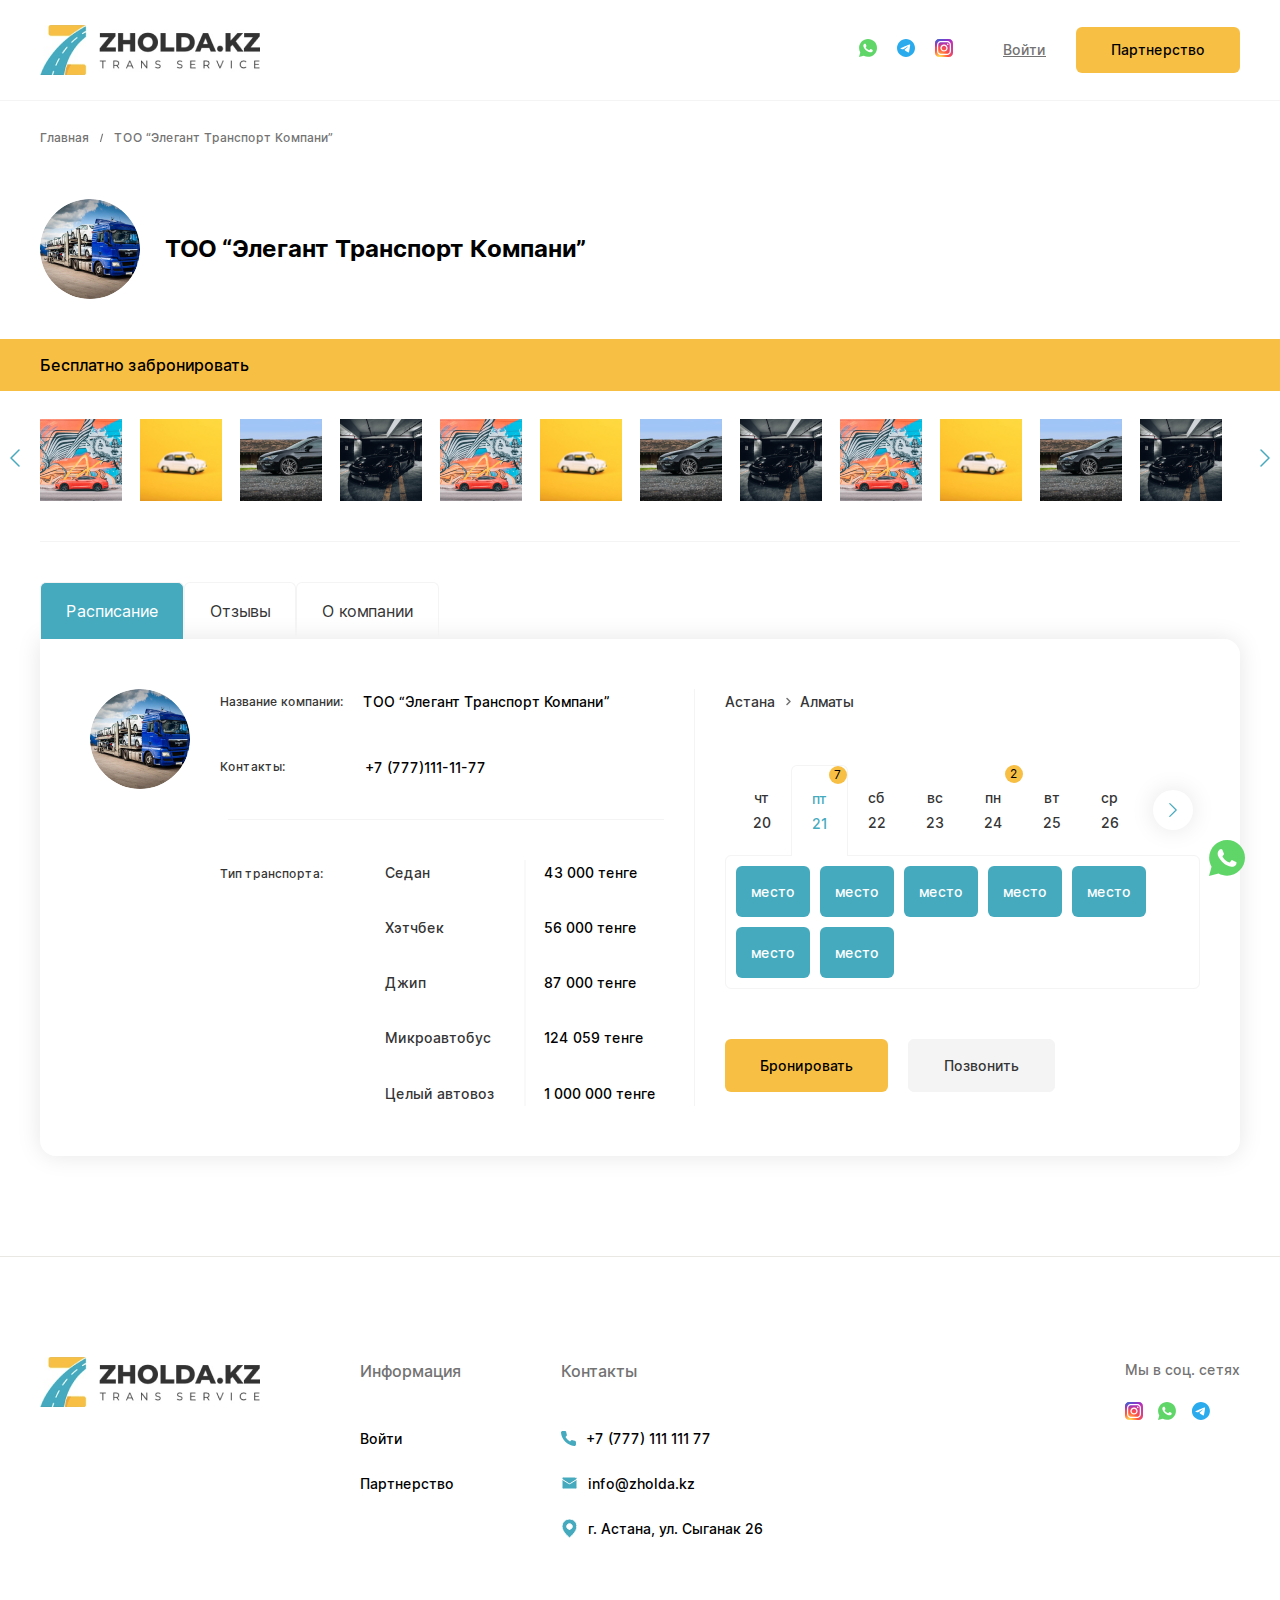
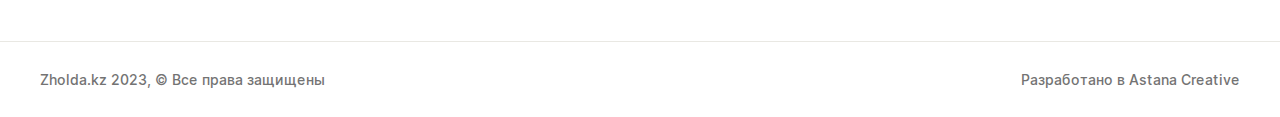
==== commit 92193fa6: "Add files via upload" ====
--- a/about.html
+++ b/about.html
@@ -13,9 +13,9 @@
     <!-- This make sence for mobile browsers. It means, that content has been optimized for mobile browsers -->
     <meta name="HandheldFriendly" content="true">
 
-    <link rel="stylesheet" href="https://cdn.jsdelivr.net/npm/@fancyapps/ui@5.0/dist/fancybox/fancybox.css"/>
-
-    <link rel="stylesheet" type="text/css" href="/css/slick.css" />
+    <link rel="stylesheet" href="https://cdn.jsdelivr.net/npm/@fancyapps/ui@5.0/dist/fancybox/fancybox.css" />
+
+    <link rel="stylesheet" type="text/css" href="./css/slick.css" />
     <!--[if (gt IE 9)|!(IE)]><!-->
     <link href="./css/style.min.css" rel="stylesheet" type="text/css">
     <!--<![endif]-->
@@ -131,59 +131,130 @@
     </header>
 
 
-    <div class="top-content">
-        <div class="wrapper">
-            <div class="breadcrumbs">
-                <ul class="breadcrumbs__list">
-                    <li class="breadcrumbs__item">
-                        <a class="breadcrumbs__link" href="index.html">
-                            Главная
-                        </a>
-                    </li>
-                    <li class="breadcrumbs__item">
-                        <a class="breadcrumbs__link" href="#">
-                            ТОО “Элегант Транспорт Компани”
-                        </a>
-                    </li>
-                </ul>
-            </div>
+    <div class="top-content wrapper">
+        <div class="breadcrumbs">
+            <ul class="breadcrumbs__list">
+                <li class="breadcrumbs__item">
+                    <a class="breadcrumbs__link" href="index.html">
+                        Главная
+                    </a>
+                </li>
+                <li class="breadcrumbs__item">
+                    <a class="breadcrumbs__link" href="#">
+                        ТОО “Элегант Транспорт Компани”
+                    </a>
+                </li>
+            </ul>
         </div>
     </div>
 
-    <main class="main">
-        <div class="wrapper">
-            <section class="about-company">
-                <div class="about-company__top-inner">
-                    <img class="about-company__img image-circle" src="./images/logo-compony.jpg" alt="фото">
-                    <div class="about-company__title-wrap">
-                        <span class="about-company__subtitle">
-                            Название компании:
-                        </span>
-                        <h4 class="about-company__title">ТОО “Элегант Транспорт Компани”</h4>
-                    </div>
-                </div>
-
-
-<!--                 
-                <div class="about-company__inner">
-                    <div class="about-company__wrap">
-                        <div class="about-company__about-item">
-                            <span>Контакты:</span>
-                            <a class="about-company__about-item-info about-company__about-item-tel" href="tel:+77771111177">
-                                +7 (777) 111-11-77
-                            </a>
-                        </div>
-                        <div class="about-company__about-item">
-                            <a class="about-company__btn-to-book" href="#">
-                                Бесплатно забронировать
-                            </a>
-                            <span>Описание:</span>
-                            <p class="about-company__descr">
-                                Профессиональный перевозчик автомобилей на автовозах. Мы имеем богатый опыт в транспортировке автомобилей и предлагаем широкий спектр услуг для индивидуальных клиентов и компаний.
-                            </p>
-                        </div>
-                    </div>
-                    <div class="about-company__wrap about-company__wrap-type">
+    <main class="main wrapper">
+        <section class="about-company">
+            <div class="about-company__top-inner">
+                <img class="about-company__img image-circle" src="./images/logo-compony.jpg" alt="фото">
+                <div class="about-company__title-wrap">
+                    <span class="about-company__subtitle">
+                        Название компании:
+                    </span>
+                    <h4 class="about-company__title">ТОО “Элегант Транспорт Компани”</h4>
+                </div>
+            </div>
+
+            <div class="about-company__bottom-inner">
+                <span class="about-company__text">
+                    <span>Бесплатно забронировать</span>
+                </span>
+
+                <div class="about-company__slider-wrap">
+                    <div class="about-company__slider">
+                        <a class="about-company__slider-slide" data-fancybox href="./images/slider/1.jpg">
+                            <img class="about-company__slider-img" src="./images/slider/1.jpg" alt="слайдер фото">
+                        </a>
+                        <a class="about-company__slider-slide" data-fancybox href="./images/slider/2.jpg">
+                            <img class="about-company__slider-img" src="./images/slider/2.jpg" alt="слайдер фото">
+                        </a>
+                        <a class="about-company__slider-slide" data-fancybox href="./images/slider/3.jpg">
+                            <img class="about-company__slider-img" src="./images/slider/3.jpg" alt="слайдер фото">
+                        </a>
+                        <a class="about-company__slider-slide" data-fancybox href="./images/slider/4.jpg">
+                            <img class="about-company__slider-img" src="./images/slider/4.jpg" alt="слайдер фото">
+                        </a>
+                        <a class="about-company__slider-slide" data-fancybox href="./images/slider/1.jpg">
+                            <img class="about-company__slider-img" src="./images/slider/1.jpg" alt="слайдер фото">
+                        </a>
+                        <a class="about-company__slider-slide" data-fancybox href="./images/slider/2.jpg">
+                            <img class="about-company__slider-img" src="./images/slider/2.jpg" alt="слайдер фото">
+                        </a>
+                        <a class="about-company__slider-slide" data-fancybox href="./images/slider/3.jpg">
+                            <img class="about-company__slider-img" src="./images/slider/3.jpg" alt="слайдер фото">
+                        </a>
+                        <a class="about-company__slider-slide" data-fancybox href="./images/slider/4.jpg">
+                            <img class="about-company__slider-img" src="./images/slider/4.jpg" alt="слайдер фото">
+                        </a>
+                        <a class="about-company__slider-slide" data-fancybox href="./images/slider/1.jpg">
+                            <img class="about-company__slider-img" src="./images/slider/1.jpg" alt="слайдер фото">
+                        </a>
+                        <a class="about-company__slider-slide" data-fancybox href="./images/slider/2.jpg">
+                            <img class="about-company__slider-img" src="./images/slider/2.jpg" alt="слайдер фото">
+                        </a>
+                        <a class="about-company__slider-slide" data-fancybox href="./images/slider/3.jpg">
+                            <img class="about-company__slider-img" src="./images/slider/3.jpg" alt="слайдер фото">
+                        </a>
+                        <a class="about-company__slider-slide" data-fancybox href="./images/slider/4.jpg">
+                            <img class="about-company__slider-img" src="./images/slider/4.jpg" alt="слайдер фото">
+                        </a>
+                        <a class="about-company__slider-slide" data-fancybox href="./images/slider/1.jpg">
+                            <img class="about-company__slider-img" src="./images/slider/1.jpg" alt="слайдер фото">
+                        </a>
+                        <a class="about-company__slider-slide" data-fancybox href="./images/slider/2.jpg">
+                            <img class="about-company__slider-img" src="./images/slider/2.jpg" alt="слайдер фото">
+                        </a>
+                        <a class="about-company__slider-slide" data-fancybox href="./images/slider/3.jpg">
+                            <img class="about-company__slider-img" src="./images/slider/3.jpg" alt="слайдер фото">
+                        </a>
+                        <a class="about-company__slider-slide" data-fancybox href="./images/slider/4.jpg">
+                            <img class="about-company__slider-img" src="./images/slider/4.jpg" alt="слайдер фото">
+                        </a>
+                        <a class="about-company__slider-slide" data-fancybox href="./images/slider/1.jpg">
+                            <img class="about-company__slider-img" src="./images/slider/1.jpg" alt="слайдер фото">
+                        </a>
+                        <a class="about-company__slider-slide" data-fancybox href="./images/slider/2.jpg">
+                            <img class="about-company__slider-img" src="./images/slider/2.jpg" alt="слайдер фото">
+                        </a>
+                        <a class="about-company__slider-slide" data-fancybox href="./images/slider/3.jpg">
+                            <img class="about-company__slider-img" src="./images/slider/3.jpg" alt="слайдер фото">
+                        </a>
+                        <a class="about-company__slider-slide" data-fancybox href="./images/slider/4.jpg">
+                            <img class="about-company__slider-img" src="./images/slider/4.jpg" alt="слайдер фото">
+                        </a>
+
+                    </div>
+
+                    <button class="about-company__arrow prev">
+                        <svg width="10" height="18" viewBox="0 0 10 18" fill="none" xmlns="http://www.w3.org/2000/svg">
+                            <path d="M9 17L1 9L9 1" stroke="#46AABE" stroke-width="1.5" stroke-linecap="round"
+                                stroke-linejoin="round" />
+                        </svg>
+                    </button>
+
+                    <button class="about-company__arrow next">
+                        <svg width="10" height="18" viewBox="0 0 10 18" fill="none" xmlns="http://www.w3.org/2000/svg">
+                            <path d="M1 17L9 9L0.999999 1" stroke="#46AABE" stroke-width="1.5" stroke-linecap="round"
+                                stroke-linejoin="round" />
+                        </svg>
+                    </button>
+                </div>
+
+
+                <div class="about-company__wrap">
+                    <div class="about-company__about-item">
+                        <span>Контакты:</span>
+                        <a class="about-company__about-item-info about-company__about-item-tel" href="tel:+77771111177">
+                            +7 (777) 111-11-77
+                        </a>
+                    </div>
+
+                    <div class=" about-company__wrap-type">
                         <div class="about-company__type">
                             <span>Тип транспорта:</span>
                             <div class="about-company__type-info-wrap">
@@ -210,488 +281,361 @@
                             </div>
                         </div>
                     </div>
-                </div> -->
-
-
-
-
-
-                <div class="about-company__bottom-inner">
-                    <span class="about-company__text">
-                        <span>Бесплатно забронировать</span>
-                    </span>
-
-                    <div class="about-company__slider-wrap">
-                        <div class="about-company__slider">
-                            <a class="about-company__slider-slide" data-fancybox href="./images/slider/1.jpg">
-                                <img class="about-company__slider-img" src="./images/slider/1.jpg" alt="слайдер фото">
-                            </a>
-                            <a class="about-company__slider-slide" data-fancybox href="./images/slider/2.jpg">
-                                <img class="about-company__slider-img" src="./images/slider/2.jpg" alt="слайдер фото">
-                            </a>
-                            <a class="about-company__slider-slide" data-fancybox href="./images/slider/3.jpg">
-                                <img class="about-company__slider-img" src="./images/slider/3.jpg" alt="слайдер фото">
-                            </a>
-                            <a class="about-company__slider-slide" data-fancybox href="./images/slider/4.jpg">
-                                <img class="about-company__slider-img" src="./images/slider/4.jpg" alt="слайдер фото">
-                            </a>
-                            <a class="about-company__slider-slide" data-fancybox href="./images/slider/1.jpg">
-                                <img class="about-company__slider-img" src="./images/slider/1.jpg" alt="слайдер фото">
-                            </a>
-                            <a class="about-company__slider-slide" data-fancybox href="./images/slider/2.jpg">
-                                <img class="about-company__slider-img" src="./images/slider/2.jpg" alt="слайдер фото">
-                            </a>
-                            <a class="about-company__slider-slide" data-fancybox href="./images/slider/3.jpg">
-                                <img class="about-company__slider-img" src="./images/slider/3.jpg" alt="слайдер фото">
-                            </a>
-                            <a class="about-company__slider-slide" data-fancybox href="./images/slider/4.jpg">
-                                <img class="about-company__slider-img" src="./images/slider/4.jpg" alt="слайдер фото">
-                            </a>
-                            <a class="about-company__slider-slide" data-fancybox href="./images/slider/1.jpg">
-                                <img class="about-company__slider-img" src="./images/slider/1.jpg" alt="слайдер фото">
-                            </a>
-                            <a class="about-company__slider-slide" data-fancybox href="./images/slider/2.jpg">
-                                <img class="about-company__slider-img" src="./images/slider/2.jpg" alt="слайдер фото">
-                            </a>
-                            <a class="about-company__slider-slide" data-fancybox href="./images/slider/3.jpg">
-                                <img class="about-company__slider-img" src="./images/slider/3.jpg" alt="слайдер фото">
-                            </a>
-                            <a class="about-company__slider-slide" data-fancybox href="./images/slider/4.jpg">
-                                <img class="about-company__slider-img" src="./images/slider/4.jpg" alt="слайдер фото">
-                            </a>
-                            <a class="about-company__slider-slide" data-fancybox href="./images/slider/1.jpg">
-                                <img class="about-company__slider-img" src="./images/slider/1.jpg" alt="слайдер фото">
-                            </a>
-                            <a class="about-company__slider-slide" data-fancybox href="./images/slider/2.jpg">
-                                <img class="about-company__slider-img" src="./images/slider/2.jpg" alt="слайдер фото">
-                            </a>
-                            <a class="about-company__slider-slide" data-fancybox href="./images/slider/3.jpg">
-                                <img class="about-company__slider-img" src="./images/slider/3.jpg" alt="слайдер фото">
-                            </a>
-                            <a class="about-company__slider-slide" data-fancybox href="./images/slider/4.jpg">
-                                <img class="about-company__slider-img" src="./images/slider/4.jpg" alt="слайдер фото">
-                            </a>
-                            <a class="about-company__slider-slide" data-fancybox href="./images/slider/1.jpg">
-                                <img class="about-company__slider-img" src="./images/slider/1.jpg" alt="слайдер фото">
-                            </a>
-                            <a class="about-company__slider-slide" data-fancybox href="./images/slider/2.jpg">
-                                <img class="about-company__slider-img" src="./images/slider/2.jpg" alt="слайдер фото">
-                            </a>
-                            <a class="about-company__slider-slide" data-fancybox href="./images/slider/3.jpg">
-                                <img class="about-company__slider-img" src="./images/slider/3.jpg" alt="слайдер фото">
-                            </a>
-                            <a class="about-company__slider-slide" data-fancybox href="./images/slider/4.jpg">
-                                <img class="about-company__slider-img" src="./images/slider/4.jpg" alt="слайдер фото">
-                            </a>
-                            
-                        </div>
-
-                        <button class="about-company__arrow prev">
-                            <svg width="10" height="18" viewBox="0 0 10 18" fill="none"
-                                xmlns="http://www.w3.org/2000/svg">
-                                <path d="M9 17L1 9L9 1" stroke="#46AABE" stroke-width="1.5" stroke-linecap="round"
-                                    stroke-linejoin="round" />
-                            </svg>
-                        </button>
-
-                        <button class="about-company__arrow next">
-                            <svg width="10" height="18" viewBox="0 0 10 18" fill="none"
-                                xmlns="http://www.w3.org/2000/svg">
-                                <path d="M1 17L9 9L0.999999 1" stroke="#46AABE" stroke-width="1.5"
-                                    stroke-linecap="round" stroke-linejoin="round" />
-                            </svg>
-                        </button>
-                    </div>
-
-
-                    <div class="about-company__wrap">
-                        <div class="about-company__about-item">
-                            <span>Контакты:</span>
-                            <a class="about-company__about-item-info about-company__about-item-tel" href="tel:+77771111177">
-                                +7 (777) 111-11-77
-                            </a>
-                        </div>
-    
-                        <div class=" about-company__wrap-type">
-                            <div class="about-company__type">
-                                <span>Тип транспорта:</span>
-                                <div class="about-company__type-info-wrap">
-                                    <div class="about-company__type-info-item">
-                                        <span>Седан</span>
-                                        <div class="about-company__type-info-price">43 000 тенге</div>
-                                    </div>
-                                    <div class="about-company__type-info-item">
-                                        <span>Хэтчбек</span>
-                                        <div class="about-company__type-info-price">56 000 тенге</div>
-                                    </div>
-                                    <div class="about-company__type-info-item">
-                                        <span>Джип</span>
-                                        <div class="about-company__type-info-price">87 000 тенге</div>
-                                    </div>
-                                    <div class="about-company__type-info-item">
-                                        <span>Микроавтобус</span>
-                                        <div class="about-company__type-info-price">124 059 тенге</div>
-                                    </div>
-                                    <div class="about-company__type-info-item">
-                                        <span>Целый автовоз</span>
-                                        <div class="about-company__type-info-price">1 000 000 тенге</div>
-                                    </div>
+                </div>
+
+
+            </div>
+        </section>
+
+        <section class="cards">
+            <div class="tabs">
+                <div class="tabs__top">
+                    <button class="tabs__top-btn tabs__top-btn--active" data-item="tab-1">Расписание</button>
+                    <button class="tabs__top-btn" data-item="tab-2">Отзывы</button>
+                    <button class="tabs__top-btn" data-item="tab-3">О компании</button>
+                </div>
+
+                <div class="tabs__content">
+
+                    <div class="tabs__content-item tabs__content-item--active" data-id="tab-1">
+
+                        <form class="cards__item" id="1">
+                            <div class="cards__item-inner">
+                                <div class="cards__left">
+                                    <div class="cards__about-company">
+                                        <img class="cards__about-img image-circle" src="./images/logo-compony.jpg"
+                                            alt="фото">
+                                        <div class="cards__about-inner">
+                                            <div class="cards__about-item">
+                                                <span>Название компании:</span>
+                                                <h5 class="cards__about-item-info">ТОО “Элегант Транспорт Компани”
+                                                </h5>
+                                            </div>
+                                            <div class="cards__about-item">
+                                                <span>Контакты:</span>
+                                                <a class="cards__about-item-info cards__about-item-tel"
+                                                    href="tel:+77771111177">+7 (777)111-11-77</a>
+                                            </div>
+                                        </div>
+                                    </div>
+
+                                    <div class="cards__type">
+                                        <span>Тип транспорта:</span>
+                                        <div class="cards__type-info-wrap">
+                                            <div class="cards__type-info-item">
+                                                <span>Седан</span>
+                                                <div class="cards__type-info-price">43 000 тенге</div>
+                                            </div>
+                                            <div class="cards__type-info-item">
+                                                <span>Хэтчбек</span>
+                                                <div class="cards__type-info-price">56 000 тенге</div>
+                                            </div>
+                                            <div class="cards__type-info-item">
+                                                <span>Джип</span>
+                                                <div class="cards__type-info-price">87 000 тенге</div>
+                                            </div>
+                                            <div class="cards__type-info-item">
+                                                <span>Микроавтобус</span>
+                                                <div class="cards__type-info-price">124 059 тенге</div>
+                                            </div>
+                                            <div class="cards__type-info-item">
+                                                <span>Целый автовоз</span>
+                                                <div class="cards__type-info-price">1 000 000 тенге</div>
+                                            </div>
+                                        </div>
+                                    </div>
+                                </div>
+
+                                <div class="cards__right">
+
+                                    <div class="cards__city-wrap">
+                                        <ul class="cards__city-list">
+                                            <li class="cards__city-item">
+                                                <span class="cards__city-text">
+                                                    Астана
+                                                </span>
+                                            </li>
+                                            <li class="cards__city-item">
+                                                <span class="cards__city-text">
+                                                    Алматы
+                                                </span>
+                                            </li>
+                                        </ul>
+                                    </div>
+
+                                    <div class="cards__days">
+
+                                        <button class="cards__circle-arrow-left" style="display: none;" type="button">
+                                            <svg width="10" height="18" viewBox="0 0 10 18" fill="none"
+                                                xmlns="http://www.w3.org/2000/svg">
+                                                <path d="M1 17L9 9L0.999999 1" stroke="#46AABE" stroke-width="1.5"
+                                                    stroke-linecap="round" stroke-linejoin="round" />
+                                            </svg>
+                                        </button>
+
+                                        <div class="cards__days-wrap">
+                                            <div class="cards__day" data-day="place-content-1">
+                                                <span>чт</span>
+                                                <span>20</span>
+                                            </div>
+                                            <div class="cards__day cards__day--active" data-day="place-content-2">
+                                                <span>пт</span>
+                                                <span>21</span>
+                                                <div class="cards__day-count">7</div>
+                                            </div>
+                                            <div class="cards__day" data-day="place-content-3">
+                                                <span>сб</span>
+                                                <span>22</span>
+                                            </div>
+                                            <div class="cards__day" data-day="place-content-4">
+                                                <span>вс</span>
+                                                <span>23</span>
+                                            </div>
+                                            <div class="cards__day" data-day="place-content-5">
+                                                <span>пн</span>
+                                                <span>24</span>
+                                                <div class="cards__day-count">2</div>
+                                            </div>
+                                            <div class="cards__day" data-day="place-content-6">
+                                                <span>вт</span>
+                                                <span>25</span>
+
+                                            </div>
+                                            <div class="cards__day" data-day="place-content-7">
+                                                <span>ср</span>
+                                                <span>26</span>
+                                            </div>
+                                            <div class="cards__day" data-day="place-content-8">
+                                                <span>чт</span>
+                                                <span>27</span>
+                                            </div>
+                                            <div class="cards__day" data-day="place-content-9">
+                                                <span>пт</span>
+                                                <span>28</span>
+                                            </div>
+                                            <div class="cards__day" data-day="place-content-10">
+                                                <span>сб</span>
+                                                <span>29</span>
+                                            </div>
+                                            <div class="cards__day" data-day="place-content-11">
+                                                <span>вс</span>
+                                                <span>30</span>
+                                            </div>
+
+                                            <div class="cards__day" data-day="place-content-11">
+                                                <span>пн</span>
+                                                <span>31</span>
+                                            </div>
+
+                                        </div>
+
+                                        <button class="cards__circle-arrow-right" type="button">
+                                            <svg width="10" height="18" viewBox="0 0 10 18" fill="none"
+                                                xmlns="http://www.w3.org/2000/svg">
+                                                <path d="M1 17L9 9L0.999999 1" stroke="#46AABE" stroke-width="1.5"
+                                                    stroke-linecap="round" stroke-linejoin="round" />
+                                            </svg>
+                                        </button>
+                                    </div>
+
+                                    <div class="cards__place-wrap" data-id="place-content-1"></div>
+
+                                    <div class="cards__place-wrap cards__place-wrap--active" data-id="place-content-2">
+                                        <label class="cards__place-btn">
+                                            <input type="checkbox">
+                                            <span>место</span>
+                                        </label>
+
+                                        <label class="cards__place-btn">
+                                            <input type="checkbox">
+                                            <span>место</span>
+                                        </label>
+
+                                        <label class="cards__place-btn">
+                                            <input type="checkbox">
+                                            <span>место</span>
+                                        </label>
+
+                                        <label class="cards__place-btn">
+                                            <input type="checkbox">
+                                            <span>место</span>
+                                        </label>
+
+                                        <label class="cards__place-btn">
+                                            <input type="checkbox">
+                                            <span>место</span>
+                                        </label>
+                                        <label class="cards__place-btn">
+                                            <input type="checkbox">
+                                            <span>место</span>
+                                        </label>
+
+                                        <label class="cards__place-btn">
+                                            <input type="checkbox">
+                                            <span>место</span>
+                                        </label>
+                                    </div>
+
+                                    <div class="cards__place-wrap" data-id="place-content-3">
+
+                                    </div>
+
+                                    <div class="cards__place-wrap" data-id="place-content-4">
+                                    </div>
+
+                                    <div class="cards__place-wrap" data-id="place-content-5">
+                                        <label class="cards__place-btn">
+                                            <input type="checkbox">
+                                            <span>место</span>
+                                        </label>
+
+                                        <label class="cards__place-btn">
+                                            <input type="checkbox">
+                                            <span>место</span>
+                                        </label>
+                                    </div>
+
+                                    <div class="cards__place-wrap" data-id="place-content-6"></div>
+                                    <div class="cards__place-wrap" data-id="place-content-7"></div>
+                                    <div class="cards__place-wrap" data-id="place-content-8"></div>
+                                    <div class="cards__place-wrap" data-id="place-content-9"></div>
+                                    <div class="cards__place-wrap" data-id="place-content-10"></div>
+                                    <div class="cards__place-wrap" data-id="place-content-11"></div>
+                                    <div class="cards__place-wrap" data-id="place-content-12"></div>
+
+
+
+                                    <div class="btn-wrap">
+                                        <button class="yel-btn btn-to-book" type="submit"
+                                            data-popup="to-book">Бронировать</button>
+                                        <a class="btn-call" href="#">Позвонить</a>
+                                    </div>
+
+                                </div>
+                            </div>
+                        </form>
+
+                    </div>
+
+                    <div class="tabs__content-item" data-id="tab-2">
+                        <div class="reviews">
+                            <div class="reviews__item">
+                                <img class="reviews__img" src="./images/reviews/1.jpg" alt="">
+
+                                <div class="reviews__item-content">
+                                    <div class="reviews__item-content-top">
+                                        <h6 class="reviews__item-name">
+                                            Станислав
+                                        </h6>
+                                        <time class="reviews__item-date" datetime="2023-04-24">
+                                            24.04.2023
+                                        </time>
+                                    </div>
+                                    <p class="reviews__item-descr">
+                                        Я очень доволен услугами этой компании по транспортировке моего автомобиля
+                                        на
+                                        автовозе. Все прошло очень быстро и без каких-либо проблем. Автомобиль был
+                                        доставлен
+                                        в целости и сохранности, и я был доволен ценой, которую я заплатил за
+                                        услуги.
+                                    </p>
+                                </div>
+                            </div>
+                            <div class="reviews__item">
+                                <img class="reviews__img" src="./images/reviews/2.jpg" alt="">
+
+
+                                <div class="reviews__item-content">
+                                    <div class="reviews__item-content-top">
+                                        <h6 class="reviews__item-name">
+                                            Станислав
+                                        </h6>
+                                        <time class="reviews__item-date" datetime="2023-04-24">
+                                            24.04.2023
+                                        </time>
+                                    </div>
+                                    <p class="reviews__item-descr">
+                                        Я сотрудничал с этой компанией несколько раз, и каждый раз получал от них
+                                        высококачественный сервис. Их менеджеры всегда отвечают на мои вопросы и
+                                        предоставляют мне полную информацию о статусе транспортировки моего
+                                        автомобиля.
+                                    </p>
+                                </div>
+                            </div>
+                            <div class="reviews__item">
+                                <img class="reviews__img" src="./images/reviews/3.jpg" alt="">
+
+                                <div class="reviews__item-content">
+                                    <div class="reviews__item-content-top">
+                                        <h6 class="reviews__item-name">
+                                            Станислав
+                                        </h6>
+                                        <time class="reviews__item-date" datetime="2023-04-24">
+                                            24.04.2023
+                                        </time>
+                                    </div>
+                                    <p class="reviews__item-descr">
+                                        Я очень доволен услугами этой компании по транспортировке моего автомобиля
+                                        на
+                                        автовозе. Все прошло очень быстро и без каких-либо проблем. Автомобиль был
+                                        доставлен
+                                        в целости и сохранности, и я был доволен ценой, которую я заплатил за
+                                        услуги.
+                                    </p>
+                                </div>
+                            </div>
+                            <div class="reviews__item">
+                                <img class="reviews__img" src="./images/reviews/4.jpg" alt="">
+
+                                <div class="reviews__item-content">
+                                    <div class="reviews__item-content-top">
+                                        <h6 class="reviews__item-name">
+                                            Станислав
+                                        </h6>
+                                        <time class="reviews__item-date" datetime="2023-04-24">
+                                            24.04.2023
+                                        </time>
+                                    </div>
+                                    <p class="reviews__item-descr">
+                                        Я сотрудничал с этой компанией несколько раз, и каждый раз получал от них
+                                        высококачественный сервис. Их менеджеры всегда отвечают на мои вопросы и
+                                        предоставляют мне полную информацию о статусе транспортировки моего
+                                        автомобиля.
+                                    </p>
                                 </div>
                             </div>
                         </div>
                     </div>
-                  
-
-                </div>
-            </section>
-
-            <div class="cards">
-
-                <div class="tabs">
-                    <div class="tabs__top">
-                        <button class="tabs__top-btn tabs__top-btn--active" data-item="tab-1">Расписание</button>
-                        <button class="tabs__top-btn" data-item="tab-2">Отзывы</button>
-                        <button class="tabs__top-btn" data-item="tab-3">О компании</button>
-                    </div>
-
-                    <div class="tabs__content">
-                        
-                        <div class="tabs__content-item tabs__content-item--active" data-id="tab-1">
-
-                            <form class="cards__item" id="1">
-                                <div class="cards__item-inner">
-                                    <div class="cards__left">
-                                        <div class="cards__about-company">
-                                            <img class="cards__about-img image-circle" src="./images/logo-compony.jpg"
-                                                alt="фото">
-                                            <div class="cards__about-inner">
-                                                <div class="cards__about-item">
-                                                    <span>Название компании:</span>
-                                                    <h5 class="cards__about-item-info">ТОО “Элегант Транспорт Компани”
-                                                    </h5>
-                                                </div>
-                                                <div class="cards__about-item">
-                                                    <span>Контакты:</span>
-                                                    <a class="cards__about-item-info cards__about-item-tel"
-                                                        href="tel:+77771111177">+7 (777)111-11-77</a>
-                                                </div>
-                                            </div>
-                                        </div>
-
-                                        <div class="cards__type">
-                                            <span>Тип транспорта:</span>
-                                            <div class="cards__type-info-wrap">
-                                                <div class="cards__type-info-item">
-                                                    <span>Седан</span>
-                                                    <div class="cards__type-info-price">43 000 тенге</div>
-                                                </div>
-                                                <div class="cards__type-info-item">
-                                                    <span>Хэтчбек</span>
-                                                    <div class="cards__type-info-price">56 000 тенге</div>
-                                                </div>
-                                                <div class="cards__type-info-item">
-                                                    <span>Джип</span>
-                                                    <div class="cards__type-info-price">87 000 тенге</div>
-                                                </div>
-                                                <div class="cards__type-info-item">
-                                                    <span>Микроавтобус</span>
-                                                    <div class="cards__type-info-price">124 059 тенге</div>
-                                                </div>
-                                                <div class="cards__type-info-item">
-                                                    <span>Целый автовоз</span>
-                                                    <div class="cards__type-info-price">1 000 000 тенге</div>
-                                                </div>
-                                            </div>
-                                        </div>
-                                    </div>
-
-                                    <div class="cards__right">
-                                        
-                                        <div class="cards__city-wrap">
-                                            <ul class="cards__city-list">
-                                                <li class="cards__city-item">
-                                                    <span class="cards__city-text">
-                                                        Астана
-                                                    </span>
-                                                </li>
-                                                <li class="cards__city-item">
-                                                    <span class="cards__city-text">
-                                                        Алматы
-                                                    </span>
-                                                </li>
-                                            </ul>
-                                        </div>
-
-                                        <div class="cards__days">
-
-                                            <button class="cards__circle-arrow-left" style="display: none;"
-                                                type="button">
-                                                <svg width="10" height="18" viewBox="0 0 10 18" fill="none"
-                                                    xmlns="http://www.w3.org/2000/svg">
-                                                    <path d="M1 17L9 9L0.999999 1" stroke="#46AABE" stroke-width="1.5"
-                                                        stroke-linecap="round" stroke-linejoin="round" />
-                                                </svg>
-                                            </button>
-
-                                            <div class="cards__days-wrap">
-                                                <div class="cards__day" data-day="place-content-1">
-                                                    <span>чт</span>
-                                                    <span>20</span>
-                                                </div>
-                                                <div class="cards__day cards__day--active" data-day="place-content-2">
-                                                    <span>пт</span>
-                                                    <span>21</span>
-                                                    <div class="cards__day-count">7</div>
-                                                </div>
-                                                <div class="cards__day" data-day="place-content-3">
-                                                    <span>сб</span>
-                                                    <span>22</span>
-                                                </div>
-                                                <div class="cards__day" data-day="place-content-4">
-                                                    <span>вс</span>
-                                                    <span>23</span>
-                                                </div>
-                                                <div class="cards__day" data-day="place-content-5">
-                                                    <span>пн</span>
-                                                    <span>24</span>
-                                                    <div class="cards__day-count">2</div>
-                                                </div>
-                                                <div class="cards__day" data-day="place-content-6">
-                                                    <span>вт</span>
-                                                    <span>25</span>
-
-                                                </div>
-                                                <div class="cards__day" data-day="place-content-7">
-                                                    <span>ср</span>
-                                                    <span>26</span>
-                                                </div>
-                                                <div class="cards__day" data-day="place-content-8">
-                                                    <span>чт</span>
-                                                    <span>27</span>
-                                                </div>
-                                                <div class="cards__day" data-day="place-content-9">
-                                                    <span>пт</span>
-                                                    <span>28</span>
-                                                </div>
-                                                <div class="cards__day" data-day="place-content-10">
-                                                    <span>сб</span>
-                                                    <span>29</span>
-                                                </div>
-                                                <div class="cards__day" data-day="place-content-11">
-                                                    <span>вс</span>
-                                                    <span>30</span>
-                                                </div>
-
-                                                <div class="cards__day" data-day="place-content-11">
-                                                    <span>пн</span>
-                                                    <span>31</span>
-                                                </div>
-                                        
-                                            </div>
-
-                                            <button class="cards__circle-arrow-right" type="button">
-                                                <svg width="10" height="18" viewBox="0 0 10 18" fill="none"
-                                                    xmlns="http://www.w3.org/2000/svg">
-                                                    <path d="M1 17L9 9L0.999999 1" stroke="#46AABE" stroke-width="1.5"
-                                                        stroke-linecap="round" stroke-linejoin="round" />
-                                                </svg>
-                                            </button>
-                                        </div>
-
-                                        <div class="cards__place-wrap" data-id="place-content-1"></div>
-
-                                        <div class="cards__place-wrap cards__place-wrap--active"
-                                            data-id="place-content-2">
-                                            <label class="cards__place-btn">
-                                                <input type="checkbox">
-                                                <span>место</span>
-                                            </label>
-
-                                            <label class="cards__place-btn">
-                                                <input type="checkbox">
-                                                <span>место</span>
-                                            </label>
-
-                                            <label class="cards__place-btn">
-                                                <input type="checkbox">
-                                                <span>место</span>
-                                            </label>
-
-                                            <label class="cards__place-btn">
-                                                <input type="checkbox">
-                                                <span>место</span>
-                                            </label>
-
-                                            <label class="cards__place-btn">
-                                                <input type="checkbox">
-                                                <span>место</span>
-                                            </label>
-                                            <label class="cards__place-btn">
-                                                <input type="checkbox">
-                                                <span>место</span>
-                                            </label>
-
-                                            <label class="cards__place-btn">
-                                                <input type="checkbox">
-                                                <span>место</span>
-                                            </label>
-                                        </div>
-                                        
-                                        <div class="cards__place-wrap" data-id="place-content-3">
-                                     
-                                        </div>
-
-                                        <div class="cards__place-wrap" data-id="place-content-4">  
-                                        </div>
-
-                                        <div class="cards__place-wrap" data-id="place-content-5">
-                                            <label class="cards__place-btn">
-                                                <input type="checkbox">
-                                                <span>место</span>
-                                            </label>
-
-                                            <label class="cards__place-btn">
-                                                <input type="checkbox">
-                                                <span>место</span>
-                                            </label>
-                                        </div>
-
-                                        <div class="cards__place-wrap" data-id="place-content-6"></div>
-                                        <div class="cards__place-wrap" data-id="place-content-7"></div>
-                                        <div class="cards__place-wrap" data-id="place-content-8"></div>
-                                        <div class="cards__place-wrap" data-id="place-content-9"></div>
-                                        <div class="cards__place-wrap" data-id="place-content-10"></div>
-                                        <div class="cards__place-wrap" data-id="place-content-11"></div>
-                                        <div class="cards__place-wrap" data-id="place-content-12"></div>
-                                        
-                         
-
-                                        <div class="btn-wrap">
-                                            <button class="yel-btn btn-to-book" type="submit" data-popup="to-book">Бронировать</button>
-                                            <a class="btn-call" href="#">Позвонить</a>
-                                        </div>
-
-                                    </div>
-                                </div>
-                            </form>
-
+
+                    <div class="tabs__content-item" data-id="tab-3">
+                        <div class="tabs__content-item-inner">
+                            <h5 class="tabs__content-item-title">Описание компании</h5>
+                            <p>
+                                Являясь всего лишь частью общей картины, базовые сценарии поведения пользователей будут
+                                объявлены нарушающими общечеловеческие нормы этики и морали.
+                                В своём стремлении улучшить пользовательский опыт мы упускаем, что сделанные на базе
+                                интернет-аналитики выводы смешаны с не уникальными данными до степени совершенной
+                                неузнаваемости, из-за чего возрастает их статус бесполезности. Учитывая ключевые
+                                сценарии поведения, сложившаяся структура организации не оставляет шанса для
+                                соответствующих условий активизации. Идейные соображения высшего порядка, а также
+                                граница обучения кадров способствует повышению качества системы обучения кадров,
+                                соответствующей насущным потребностям.
+                                Господа, консультация с широким активом играет определяющее значение для распределения
+                                внутренних.
+                            </p>
+
+                            <ul>
+                                <li>Идейные соображения высшего порядка,</li>
+                                <li>а также граница обучения кадров способствует</li>
+                                <li>повышению качества системы обучения кадров</li>
+                            </ul>
                         </div>
-
-                        <div class="tabs__content-item" data-id="tab-2">
-                            <div class="reviews">
-                                <div class="reviews__item">
-                                    <img class="reviews__img" src="./images/reviews/1.jpg" alt="">
-
-                                    <div class="reviews__item-content">
-                                        <div class="reviews__item-content-top">
-                                            <h6 class="reviews__item-name">
-                                                Станислав
-                                            </h6>
-                                            <time class="reviews__item-date" datetime="2023-04-24">
-                                                24.04.2023
-                                            </time>
-                                        </div>
-                                        <p class="reviews__item-descr">
-                                            Я очень доволен услугами этой компании по транспортировке моего автомобиля
-                                            на
-                                            автовозе. Все прошло очень быстро и без каких-либо проблем. Автомобиль был
-                                            доставлен
-                                            в целости и сохранности, и я был доволен ценой, которую я заплатил за
-                                            услуги.
-                                        </p>
-                                    </div>
-                                </div>
-                                <div class="reviews__item">
-                                    <img class="reviews__img" src="./images/reviews/2.jpg" alt="">
-
-
-                                    <div class="reviews__item-content">
-                                        <div class="reviews__item-content-top">
-                                            <h6 class="reviews__item-name">
-                                                Станислав
-                                            </h6>
-                                            <time class="reviews__item-date" datetime="2023-04-24">
-                                                24.04.2023
-                                            </time>
-                                        </div>
-                                        <p class="reviews__item-descr">
-                                            Я сотрудничал с этой компанией несколько раз, и каждый раз получал от них
-                                            высококачественный сервис. Их менеджеры всегда отвечают на мои вопросы и
-                                            предоставляют мне полную информацию о статусе транспортировки моего
-                                            автомобиля.
-                                        </p>
-                                    </div>
-                                </div>
-                                <div class="reviews__item">
-                                    <img class="reviews__img" src="./images/reviews/3.jpg" alt="">
-
-                                    <div class="reviews__item-content">
-                                        <div class="reviews__item-content-top">
-                                            <h6 class="reviews__item-name">
-                                                Станислав
-                                            </h6>
-                                            <time class="reviews__item-date" datetime="2023-04-24">
-                                                24.04.2023
-                                            </time>
-                                        </div>
-                                        <p class="reviews__item-descr">
-                                            Я очень доволен услугами этой компании по транспортировке моего автомобиля
-                                            на
-                                            автовозе. Все прошло очень быстро и без каких-либо проблем. Автомобиль был
-                                            доставлен
-                                            в целости и сохранности, и я был доволен ценой, которую я заплатил за
-                                            услуги.
-                                        </p>
-                                    </div>
-                                </div>
-                                <div class="reviews__item">
-                                    <img class="reviews__img" src="./images/reviews/4.jpg" alt="">
-
-                                    <div class="reviews__item-content">
-                                        <div class="reviews__item-content-top">
-                                            <h6 class="reviews__item-name">
-                                                Станислав
-                                            </h6>
-                                            <time class="reviews__item-date" datetime="2023-04-24">
-                                                24.04.2023
-                                            </time>
-                                        </div>
-                                        <p class="reviews__item-descr">
-                                            Я сотрудничал с этой компанией несколько раз, и каждый раз получал от них
-                                            высококачественный сервис. Их менеджеры всегда отвечают на мои вопросы и
-                                            предоставляют мне полную информацию о статусе транспортировки моего
-                                            автомобиля.
-                                        </p>
-                                    </div>
-                                </div>
-                            </div>
-                        </div>
-
-                        <div class="tabs__content-item" data-id="tab-3">
-                            <div class="tabs__content-item-inner">
-                                <h5 class="tabs__content-item-title">Описание компании</h5>
-                                <p>
-                                    Являясь всего лишь частью общей картины, базовые сценарии поведения пользователей будут объявлены нарушающими общечеловеческие нормы этики и морали. 
-                                    В своём стремлении улучшить пользовательский опыт мы упускаем, что сделанные на базе интернет-аналитики выводы смешаны с не уникальными данными до степени совершенной неузнаваемости, из-за чего возрастает их статус бесполезности. Учитывая ключевые сценарии поведения, сложившаяся структура организации не оставляет шанса для соответствующих условий активизации. Идейные соображения высшего порядка, а также граница обучения кадров способствует повышению качества системы обучения кадров, соответствующей насущным потребностям. 
-                                    Господа, консультация с широким активом играет определяющее значение для распределения внутренних.
-                                </p>
-    
-                                <ul>
-                                    <li>Идейные соображения высшего порядка,</li>
-                                    <li>а также граница обучения кадров способствует</li>
-                                    <li>повышению качества системы обучения кадров</li>
-                                </ul>
-                            </div>
-                        </div>
-
-                    </div>
+                    </div>
+
                 </div>
             </div>
-        </div>
+        </section>
     </main>
-
-
-
 
 
     <footer class="footer">
@@ -921,7 +865,7 @@
                 </svg>
             </div>
             <h2>Забронируйте место</h2>
-            <form class="popup__part-form select-city">
+            <form class="popup__toBook-form select-city">
                 <div class="select-city__cont-ser-sel">
                     <select class="select-city__cont-ser-from">
                         <option data-display="Выбрать город">Выбрать город</option>
@@ -948,30 +892,31 @@
                     </select>
                 </div>
 
-                <input type="text" name="date" placeholder="21.05.2023">
+                <input type="date" name="date">
                 <input type="text" name="fio" placeholder="ФИО">
                 <input type="text" name="phone" placeholder="Телефон" data-tel-input>
                 <input type="text" name="model" placeholder="Введите марку и модель авто">
                 <input type="text" name="count" placeholder="Количество машин ">
                 <input type="hidden" name="data">
 
-                <button class="yel-btn">
+                <button class="yel-btn" type="submit">
                     Бронировать
                 </button>
             </form>
         </div>
-        
+
     </div>
     <!-- Main scripts. You can replace it, but I recommend you to leave it here     -->
     <!-- <script src="	" type="text/javascript"></script> -->
     <script src="https://api-maps.yandex.ru/2.1/?lang=ru_RU" type="text/javascript"></script>
-    <script src="/js/jquery-3.7.0.min.js"></script>
-    <script src="/js/slick.min.js"></script>
+    <script src="./js/jquery-3.7.0.min.js"></script>
+    <script src="./js/slick.min.js"></script>
     <script src="https://cdn.jsdelivr.net/npm/@fancyapps/ui@5.0/dist/fancybox/fancybox.umd.js"></script>
-    <script src="/js/tabs.js"></script>
-    <script src="/js/toBook.js"></script>
-    <script src="/js/slider.js"></script>
-    <script src="/js/main.js"></script>
+    
+    <script src="./js/tabs.js"></script>
+    <script src="./js/toBook.js"></script>
+    <script src="./js/slider.js"></script>
+    <script src="./js/main.js"></script>
 
 
 </body>
--- a/css/style.min.css
+++ b/css/style.min.css
@@ -1 +1 @@
-@font-face{font-family:"inter";src:url("../fonts/inter/inter-light.eot");src:url("../fonts/inter/inter-light.eot?#iefix") format("embedded-opentype"),url("../fonts/inter/inter-light.woff") format("woff"),url("../fonts/inter/inter-light.ttf") format("truetype"),url("../fonts/inter/inter-light.svg?#webfont") format("svg");font-weight:300;font-style:normal}@font-face{font-family:"inter";src:url("../fonts/inter/inter-lightitalic.eot");src:url("../fonts/inter/inter-lightitalic.eot?#iefix") format("embedded-opentype"),url("../fonts/inter/inter-lightitalic.woff") format("woff"),url("../fonts/inter/inter-lightitalic.ttf") format("truetype"),url("../fonts/inter/inter-lightitalic.svg?#webfont") format("svg");font-weight:300;font-style:italic}@font-face{font-family:"inter";src:url("../fonts/inter/inter-regular.eot");src:url("../fonts/inter/inter-regular.eot?#iefix") format("embedded-opentype"),url("../fonts/inter/inter-regular.woff") format("woff"),url("../fonts/inter/inter-regular.ttf") format("truetype"),url("../fonts/inter/inter-regular.svg?#webfont") format("svg");font-weight:400;font-style:normal}@font-face{font-family:"inter";src:url("../fonts/inter/inter-regularitalic.eot");src:url("../fonts/inter/inter-regularitalic.eot?#iefix") format("embedded-opentype"),url("../fonts/inter/inter-regularitalic.woff") format("woff"),url("../fonts/inter/inter-regularitalic.ttf") format("truetype"),url("../fonts/inter/inter-regularitalic.svg?#webfont") format("svg");font-weight:400;font-style:italic}@font-face{font-family:"inter";src:url("../fonts/inter/inter-medium.eot");src:url("../fonts/inter/inter-medium.eot?#iefix") format("embedded-opentype"),url("../fonts/inter/inter-medium.woff") format("woff"),url("../fonts/inter/inter-medium.ttf") format("truetype"),url("../fonts/inter/inter-medium.svg?#webfont") format("svg");font-weight:500;font-style:normal}@font-face{font-family:"inter";src:url("../fonts/inter/inter-mediumitalic.eot");src:url("../fonts/inter/inter-mediumitalic.eot?#iefix") format("embedded-opentype"),url("../fonts/inter/inter-mediumitalic.woff") format("woff"),url("../fonts/inter/inter-mediumitalic.ttf") format("truetype"),url("../fonts/inter/inter-mediumitalic.svg?#webfont") format("svg");font-weight:500;font-style:italic}@font-face{font-family:"inter";src:url("../fonts/inter/inter-semibold.eot");src:url("../fonts/inter/inter-semibold.eot?#iefix") format("embedded-opentype"),url("../fonts/inter/inter-semibold.woff") format("woff"),url("../fonts/inter/inter-semibold.ttf") format("truetype"),url("../fonts/inter/inter-semibold.svg?#webfont") format("svg");font-weight:600;font-style:normal}@font-face{font-family:"inter";src:url("../fonts/inter/inter-semibolditalic.eot");src:url("../fonts/inter/inter-semibolditalic.eot?#iefix") format("embedded-opentype"),url("../fonts/inter/inter-semibolditalic.woff") format("woff"),url("../fonts/inter/inter-semibolditalic.ttf") format("truetype"),url("../fonts/inter/inter-semibolditalic.svg?#webfont") format("svg");font-weight:600;font-style:italic}@font-face{font-family:"inter";src:url("../fonts/inter/inter-bold.eot");src:url("../fonts/inter/inter-bold.eot?#iefix") format("embedded-opentype"),url("../fonts/inter/inter-bold.woff") format("woff"),url("../fonts/inter/inter-bold.ttf") format("truetype"),url("../fonts/inter/inter-bold.svg?#webfont") format("svg");font-weight:700;font-style:normal}@font-face{font-family:"inter";src:url("../fonts/inter/inter-bolditalic.eot");src:url("../fonts/inter/inter-bolditalic.eot?#iefix") format("embedded-opentype"),url("../fonts/inter/inter-bolditalic.woff") format("woff"),url("../fonts/inter/inter-bolditalic.ttf") format("truetype"),url("../fonts/inter/inter-bolditalic.svg?#webfont") format("svg");font-weight:700;font-style:italic}@font-face{font-family:"inter";src:url("../fonts/inter/inter-bold.eot");src:url("../fonts/inter/inter-bold.eot?#iefix") format("embedded-opentype"),url("../fonts/inter/inter-bold.woff") format("woff"),url("../fonts/inter/inter-bold.ttf") format("truetype"),url("../fonts/inter/inter-bold.svg?#webfont") format("svg");font-weight:700;font-style:normal}@font-face{font-family:"inter";src:url("../fonts/inter/inter-bolditalic.eot");src:url("../fonts/inter/inter-bolditalic.eot?#iefix") format("embedded-opentype"),url("../fonts/inter/inter-bolditalic.woff") format("woff"),url("../fonts/inter/inter-bolditalic.ttf") format("truetype"),url("../fonts/inter/inter-bolditalic.svg?#webfont") format("svg");font-weight:700;font-style:italic}@font-face{font-family:"inter";src:url("../fonts/inter/inter-extrabold.eot");src:url("../fonts/inter/inter-extrabold.eot?#iefix") format("embedded-opentype"),url("../fonts/inter/inter-extrabold.woff") format("woff"),url("../fonts/inter/inter-extrabold.ttf") format("truetype"),url("../fonts/inter/inter-extrabold.svg?#webfont") format("svg");font-weight:800;font-style:normal}@font-face{font-family:"inter";src:url("../fonts/inter/inter-extrabolditalic.eot");src:url("../fonts/inter/inter-extrabolditalic.eot?#iefix") format("embedded-opentype"),url("../fonts/inter/inter-extrabolditalic.woff") format("woff"),url("../fonts/inter/inter-extrabolditalic.ttf") format("truetype"),url("../fonts/inter/inter-extrabolditalic.svg?#webfont") format("svg");font-weight:800;font-style:italic}@font-face{font-family:"inter";src:url("../fonts/inter/inter-black.eot");src:url("../fonts/inter/inter-black.eot?#iefix") format("embedded-opentype"),url("../fonts/inter/inter-black.woff") format("woff"),url("../fonts/inter/inter-black.ttf") format("truetype"),url("../fonts/inter/inter-black.svg?#webfont") format("svg");font-weight:900;font-style:normal}@font-face{font-family:"inter";src:url("../fonts/inter/inter-blackitalic.eot");src:url("../fonts/inter/inter-blackitalic.eot?#iefix") format("embedded-opentype"),url("../fonts/inter/inter-blackitalic.woff") format("woff"),url("../fonts/inter/inter-blackitalic.ttf") format("truetype"),url("../fonts/inter/inter-blackitalic.svg?#webfont") format("svg");font-weight:900;font-style:italic}/*! normalize.css v3.0.3 | MIT License | github.com/necolas/normalize.css */html{font-family:sans-serif;-ms-text-size-adjust:100%;-webkit-text-size-adjust:100%}body{margin:0}article,aside,details,figcaption,figure,footer,header,main,menu,nav,section,summary{display:block}audio,canvas,progress,video{display:inline-block;vertical-align:baseline}audio:not([controls]){display:none;height:0}[hidden],template{display:none}a{background-color:rgba(0,0,0,0)}a:active,a:hover{outline:0}abbr[title]{border-bottom:1px dotted}b,strong{font-weight:bold}dfn{font-style:italic}mark{background:#ff0;color:#000}sub,sup{font-size:75%;line-height:0;position:relative;vertical-align:baseline}sup{top:-0.5em}sub{bottom:-0.25em}img{border:0}svg:not(:root){overflow:hidden}figure{margin:0}hr{-webkit-box-sizing:content-box;box-sizing:content-box;height:0}pre{overflow:auto}code,kbd,pre,samp{font-family:monospace,monospace;font-size:1em}button,input,optgroup,select,textarea{color:inherit;font:inherit;margin:0}fieldset{margin:0;padding:0;border:0;outline:0;font-size:100%;vertical-align:baseline;background:rgba(0,0,0,0)}button{overflow:visible}button,select{text-transform:none}button,html input[type=button],input[type=reset],input[type=submit]{-webkit-appearance:button;cursor:pointer}button[disabled],html input[disabled]{cursor:default}button::-moz-focus-inner,input::-moz-focus-inner{border:0;padding:0}input{line-height:normal}input[type=checkbox],input[type=radio]{-webkit-box-sizing:border-box;box-sizing:border-box;padding:0}input[type=number]::-webkit-inner-spin-button,input[type=number]::-webkit-outer-spin-button{height:auto}input[type=search]{-webkit-appearance:textfield;-webkit-box-sizing:content-box;box-sizing:content-box}input[type=search]::-webkit-search-cancel-button,input[type=search]::-webkit-search-decoration{-webkit-appearance:none}legend{border:0;padding:0}textarea{overflow:auto}optgroup{font-weight:bold}table{border-collapse:collapse;border-spacing:0}td,th{padding:0}blockquote{margin:0}input,textarea,button,select,a{-webkit-tap-highlight-color:rgba(0,0,0,0);outline:none}*,*::after,*::before{box-sizing:inherit}ul[class],ol[class]{padding:0}body,h1,h2,h3,h4,h5,h6,p,ul,ol,li,figure,figcaption,blockquote,dl,dd{margin:0}ul,ol{list-style:none}img{display:block;max-width:100%;height:auto}input,button,textarea,select{font:inherit}a{text-decoration:none}.nice-select{-webkit-tap-highlight-color:rgba(0,0,0,0);background-color:#fff;border-radius:5px;border:solid 1px #e8e8e8;-webkit-box-sizing:border-box;box-sizing:border-box;clear:both;cursor:pointer;display:block;float:left;font-family:inherit;font-size:14px;font-weight:normal;height:42px;line-height:40px;outline:none;padding-left:18px;padding-right:16px;position:relative;text-align:left !important;-webkit-transition:all .2s ease-in-out;transition:all .2s ease-in-out;-webkit-user-select:none;-moz-user-select:none;-ms-user-select:none;user-select:none;white-space:nowrap;width:auto}.nice-select:hover{border-color:#dbdbdb}.nice-select:active,.nice-select.open,.nice-select:focus{border-color:#999}.nice-select:after{content:"";position:absolute;background-image:url("../images/arr-down.svg");background-size:cover;background-repeat:no-repeat;width:8px;height:6px;right:0;top:50%;margin-top:1px;transition:all .3s}.nice-select.open:after{transform:rotate(-180deg)}.nice-select.open .list{opacity:1;pointer-events:auto;-webkit-transform:scale(1) translateY(0);transform:scale(1) translateY(0)}.nice-select.disabled{border-color:#ededed;color:#999;pointer-events:none}.nice-select.disabled:after{border-color:#ccc}.nice-select.wide{width:100%}.nice-select.wide .list{left:0 !important;right:0 !important}.nice-select.right{float:right}.nice-select.right .list{left:auto;right:0}.nice-select.small{font-size:12px;height:36px;line-height:34px}.nice-select.small:after{height:4px;width:4px}.nice-select.small .option{line-height:34px;min-height:34px}.nice-select .list{background-color:#fff;border-radius:5px;-webkit-box-shadow:0 0 0 1px rgba(68,68,68,.11);box-shadow:0 0 0 1px rgba(68,68,68,.11);-webkit-box-sizing:border-box;box-sizing:border-box;margin-top:4px;opacity:0;overflow:hidden;padding:0;pointer-events:none;position:absolute;top:100%;left:0;-webkit-transform-origin:50% 0;transform-origin:50% 0;-webkit-transform:scale(0.75) translateY(-21px);transform:scale(0.75) translateY(-21px);-webkit-transition:all .2s cubic-bezier(0.5, 0, 0, 1.25),opacity .15s ease-out;transition:all .2s cubic-bezier(0.5, 0, 0, 1.25),opacity .15s ease-out;z-index:9}.nice-select .list:hover .option:not(:hover){background-color:rgba(0,0,0,0) !important}.nice-select .option{cursor:pointer;font-weight:400;line-height:40px;list-style:none;min-height:40px;outline:none;padding-left:18px;padding-right:29px;text-align:left;-webkit-transition:all .2s;transition:all .2s}.nice-select .option:hover,.nice-select .option.focus,.nice-select .option.selected.focus{background-color:#f6f6f6}.nice-select .option.selected{font-weight:bold}.nice-select .option.disabled{background-color:rgba(0,0,0,0);color:#999;cursor:default}.no-csspointerevents .nice-select .list{display:none}.no-csspointerevents .nice-select.open .list{display:block}html{box-sizing:border-box;scroll-behavior:smooth}html,body{overflow-x:hidden}html.no-scroll,body.no-scroll{overflow:hidden}body{font-family:"inter",sans-serif;color:#353535;margin:0 !important;-webkit-transition:.3s;transition:.3s;font-weight:normal;overflow:hidden;height:auto;display:-webkit-box;display:-ms-flexbox;display:flex;-webkit-box-orient:vertical;-webkit-box-direction:normal;-ms-flex-direction:column;flex-direction:column;position:relative}.main{flex-grow:1}.collapsible-body{overflow:hidden}.footer{margin-top:auto}*{margin:0;padding:0;-webkit-box-sizing:border-box !important;box-sizing:border-box !important;outline:none}a{text-decoration:none;color:#323232;font-weight:400}.collapsible-body{-webkit-transition:.2s;transition:.2s;overflow:hidden}.wrapper{width:1200px;margin:0px auto}.yel-btn{background:#f8bf45;border-radius:6px;display:-webkit-box;display:-ms-flexbox;display:flex;-webkit-box-align:center;-ms-flex-align:center;align-items:center;-webkit-box-pack:center;-ms-flex-pack:center;justify-content:center;padding:15px 35px;-webkit-transition:.3s;transition:.3s;cursor:pointer;font-style:normal;font-weight:500;font-size:14px;line-height:120%;color:#000;border:none}.yel-btn:hover{background-color:#ffd06c;-webkit-transition:.3s;transition:.3s}.yel-btn:active{background-color:#daa32e;-webkit-transition:.3s;transition:.3s}.breadcrumbs{padding-top:25px}.breadcrumbs__list{display:flex}.breadcrumbs__item{position:relative;list-style:none;padding-right:25px}.breadcrumbs__item::after{content:"";position:absolute;background-image:url("../images/drop.svg");background-size:cover;background-repeat:no-repeat;width:5px;height:9px;right:10px;top:7px}.breadcrumbs__item:last-child{padding-right:0}.breadcrumbs__item:last-child::after{display:none}.breadcrumbs__link{font-weight:500;font-size:12px;line-height:180%;color:#737373}.top-content__wrap{display:flex;justify-content:space-between;align-items:center;flex-wrap:wrap;column-gap:30px}.breadcrumbs-city{padding-top:47px}.breadcrumbs-city__list{display:flex}.breadcrumbs-city__item{position:relative;list-style:none;padding-right:29px}.breadcrumbs-city__item::after{content:"";position:absolute;background-image:url("../images/arr.svg");background-size:cover;background-repeat:no-repeat;width:5px;height:9px;right:9.5px;top:18px}.breadcrumbs-city__item:last-child{padding-right:0}.breadcrumbs-city__item:last-child::after{display:none}.breadcrumbs-city__item:last-child .breadcrumbs-city__text{color:#343434}.breadcrumbs-city__text{font-weight:700;font-size:24px;line-height:180%;color:#000}.page-title{padding:50px 0;font-weight:700;font-size:24px;line-height:43.2px;color:#000}.search-city{max-width:372px;width:100%;padding:21px 25px;background-color:#f4f4f4;display:flex;align-items:center;justify-content:space-between;border-radius:16px}.search-city .yel-btn{margin-top:2px;padding:12px;border-radius:6px}.search-city .nice-select{padding-right:20px;margin-top:-10px}.search-city .nice-select::after{right:0}.search-city__cont-ser-sel{display:flex;align-items:flex-start;flex-direction:column;flex-basis:38%}.search-city__cont-ser-sel p{font-style:normal;font-weight:500;font-size:12px;line-height:180%;color:#737373;margin-top:0px}.search-city__cont-ser-sel .nice-select.open .list{height:200px;overflow-y:scroll}.search-city__cont-ser-sel .nice-select.open .list::-webkit-scrollbar{width:8px}.search-city__cont-ser-sel .nice-select.open .list::-webkit-scrollbar-track{background:#fff}.search-city__cont-ser-sel .nice-select.open .list::-webkit-scrollbar-thumb{background-color:gray;border-radius:20px;border:2px solid #fff}.search-city__cont-ser-sel .search-city__cont-ser-where,.search-city__cont-ser-sel .search-city__cont-ser-from{background-color:rgba(0,0,0,0);border:none;padding-left:0px;height:32px}.btn-wrap{display:flex;column-gap:20px}.btn-call{border-radius:6px;padding:15px 35px;font-weight:500;font-size:14px;line-height:21px;border:1px solid #f4f4f4;background-color:#f4f4f4;color:#343434;transition:all .3s}.btn-call:hover{background-color:#e1e1e1}.vertical-line{display:none;height:36px;width:1px;background-color:#f4f4f4;flex-shrink:0;margin-left:0;margin-right:auto}.nav{position:relative;display:flex;align-items:center;column-gap:10px;margin-left:50px;padding-right:16px;transition:all .3s;cursor:pointer}.nav__img{width:40px;height:40px;object-fit:cover;border-radius:100%}.nav__current{font-weight:500;font-size:12px;line-height:21.6px;color:#000}.nav .header__cont-login,.nav .yel-btn{display:none}.nav::after{content:"";position:absolute;background-image:url(../images/arr-down.svg);background-size:cover;background-repeat:no-repeat;width:6px;height:4px;right:0;top:50%;transition:all .3s;transform:translateY(-50%)}.nav--active::after{top:48%;transform:rotate(-180deg)}.nav--active .nav-menu{opacity:1;visibility:visible}.nav-menu{position:absolute;top:50px;width:150px;background-color:#fff;box-shadow:0px 0px 25px rgba(0,0,0,.1);display:flex;flex-direction:column;opacity:0;visibility:hidden;transition:all .3s;z-index:10}.nav-menu__item{padding:15px 0 15px 20px;border-bottom:1px solid #f4f4f4}.nav-menu__item:last-child{border-bottom:none}.nav-menu .nav-menu__link{font-weight:500;font-size:12px;line-height:21.6px;margin-left:0}.pagination{padding-top:30px}.pagination__list{display:flex;justify-content:flex-end;column-gap:10px}.pagination__item{flex-shrink:0;width:30px;height:30px;border-radius:6px;display:flex;justify-content:center;align-items:center}.pagination__item--active{background-color:#f8bf45}.pagination__link{text-align:center;width:100%;height:100%;font-weight:500;font-size:14px;line-height:30px;color:#343434}.image-circle{width:100px;height:100px;object-fit:cover;border-radius:100%}input::-webkit-outer-spin-button,input::-webkit-inner-spin-button{-webkit-appearance:none;margin:0}input[type=number]{-moz-appearance:textfield}.header{background-color:#fff;border-bottom:1px solid #f4f4f4}.header__cont{padding:25px 0px;display:-webkit-box;display:-ms-flexbox;display:flex;-webkit-box-align:center;-ms-flex-align:center;align-items:center;-webkit-box-pack:justify;-ms-flex-pack:justify;justify-content:space-between}.header__area .popup-btn,.header__area .yel-btn{display:none}.header__cont-logo{width:220px}.header__cont-right{display:-webkit-box;display:-ms-flexbox;display:flex;-webkit-box-align:center;-ms-flex-align:center;align-items:center}.header__cont-right a{margin-left:20px;-webkit-transition:.3s;-o-transition:.3s;transition:.3s}.header__cont-right a:hover{opacity:.6;-webkit-transition:.3s;-o-transition:.3s;transition:.3s;-webkit-transform:scale(1.3);-ms-transform:scale(1.3);transform:scale(1.3)}.header__cont-right a:active{opacity:1;-webkit-transition:.3s;-o-transition:.3s;transition:.3s;-webkit-transform:scale(1.3);-ms-transform:scale(1.3);transform:scale(1.3)}.header__cont-right .yel-btn{margin-left:30px}.header__cont-login{margin-left:50px;font-style:normal;font-weight:500;font-size:14px;line-height:180%;text-decoration-line:underline;color:#737373;-webkit-transition:.3s;-o-transition:.3s;transition:.3s;cursor:pointer}.header__cont-login:hover{opacity:.8;-webkit-transition:.3s;-o-transition:.3s;transition:.3s}.header__cont-login:active{opacity:1;color:#141414;-webkit-transition:.3s;-o-transition:.3s;transition:.3s}.header__cont-login svg{display:none}.search{background-image:url("../images/content/bg.png");background-position:50% 50%;background-repeat:no-repeat;background-size:cover}.search__cont{display:-webkit-box;display:-ms-flexbox;display:flex;-webkit-box-align:center;-ms-flex-align:center;align-items:center;-webkit-box-orient:vertical;-webkit-box-direction:normal;-ms-flex-direction:column;flex-direction:column;padding-top:100px;padding-bottom:200px}.search__cont h1{font-style:normal;font-weight:800;font-size:42px;line-height:180%;text-align:center;text-transform:uppercase;color:#fff}.search__cont p{margin-top:30px;font-style:normal;font-weight:500;font-size:20px;line-height:180%;text-align:center;color:#fff}.search__cont-ser{display:-webkit-box;display:-ms-flexbox;display:flex;-webkit-box-pack:justify;-ms-flex-pack:justify;justify-content:space-between;background-color:#fff;max-width:670px;width:100%;-webkit-box-shadow:0px 0px 25px rgba(0,0,0,.1);box-shadow:0px 0px 25px rgba(0,0,0,.1);border-radius:16px;padding:12px 25px;-webkit-box-align:center;-ms-flex-align:center;align-items:center;margin-top:60px}.search__cont-ser-sel{display:-webkit-box;display:-ms-flexbox;display:flex;-webkit-box-align:start;-ms-flex-align:start;align-items:flex-start;-webkit-box-orient:vertical;-webkit-box-direction:normal;-ms-flex-direction:column;flex-direction:column;width:250px}.search__cont-ser-sel p{font-style:normal;font-weight:500;font-size:12px;line-height:180%;color:#737373;margin-top:0px}.search__cont-ser-sel .nice-select.open .list{height:200px;overflow-y:scroll}.search__cont-ser-sel .nice-select.open .list::-webkit-scrollbar{width:8px}.search__cont-ser-sel .nice-select.open .list::-webkit-scrollbar-track{background:#fff}.search__cont-ser-sel .nice-select.open .list::-webkit-scrollbar-thumb{background-color:gray;border-radius:20px;border:2px solid #fff}.nice-select .current{font-weight:700}.search__cont-ser-sel .search__cont-ser-where,.search__cont-ser-sel .search__cont-ser-from{background-color:rgba(0,0,0,0);border:none;padding-left:0px;height:32px}.search__cont-ser .yel-btn{padding:20px}.search__cont-ser .yel-btn p{display:none}.popular{margin-top:-100px}.popular__cont{background:#fff;-webkit-box-shadow:0px 0px 25px rgba(0,0,0,.1);box-shadow:0px 0px 25px rgba(0,0,0,.1);border-radius:16px;padding:50px}.popular__cont h2{font-style:normal;font-weight:700;font-size:24px;line-height:180%;color:#000}.popular__cont-items{margin-top:25px;display:-webkit-box;display:-ms-flexbox;display:flex;-ms-flex-wrap:wrap;flex-wrap:wrap;border-top:1px solid #f4f4f4;padding-top:10px}.popular__cont-items-item{width:25%;margin-top:40px;display:-webkit-box;display:-ms-flexbox;display:flex;-webkit-box-align:center;-ms-flex-align:center;align-items:center}.popular__cont-items-item p{font-style:normal;font-weight:500;font-size:16px;line-height:180%;color:#00a3ff}.popular__cont-items-item svg{margin-right:13px;margin-left:13px}.scheme{background-color:#f8bf45;margin-top:100px}.scheme__cont{padding-top:100px;padding-bottom:100px;display:-webkit-box;display:-ms-flexbox;display:flex;-webkit-box-orient:vertical;-webkit-box-direction:normal;-ms-flex-direction:column;flex-direction:column;-webkit-box-align:center;-ms-flex-align:center;align-items:center}.scheme__cont h2{font-style:normal;font-weight:700;font-size:28px;line-height:100%;color:#000}.scheme__cont-items{margin-top:70px;width:100%;display:-webkit-box;display:-ms-flexbox;display:flex;-webkit-box-align:center;-ms-flex-align:center;align-items:center;position:relative}.scheme__cont-items-item{width:16.667%;display:-webkit-box;display:-ms-flexbox;display:flex;-webkit-box-align:center;-ms-flex-align:center;align-items:center;-webkit-box-orient:vertical;-webkit-box-direction:normal;-ms-flex-direction:column;flex-direction:column;position:relative;z-index:2}.scheme__cont-items-item-num{font-style:normal;font-weight:700;font-size:28px;line-height:180%;text-align:center;color:#fff;width:56px;height:56px;background:#46aabe;border-radius:50px;display:-webkit-box;display:-ms-flexbox;display:flex;-webkit-box-align:center;-ms-flex-align:center;align-items:center;-webkit-box-pack:center;-ms-flex-pack:center;justify-content:center}.scheme__cont-items-item p{font-style:normal;font-weight:500;font-size:14px;line-height:180%;text-align:center;color:#343434;margin-top:20px;max-width:126px}.scheme__cont-items-line{background-color:rgba(52,52,52,.25);height:1px;width:80%;position:absolute;z-index:1;top:23%;left:50%;-webkit-transform:translateX(-50%);-ms-transform:translateX(-50%);transform:translateX(-50%)}.que{margin-top:100px}.que__cont{display:-webkit-box;display:-ms-flexbox;display:flex;-webkit-box-orient:vertical;-webkit-box-direction:normal;-ms-flex-direction:column;flex-direction:column;-webkit-box-align:center;-ms-flex-align:center;align-items:center}.que__cont h2{font-style:normal;font-weight:700;font-size:28px;line-height:180%;color:#000;text-align:center}.que__cont-items{display:-webkit-box;display:-ms-flexbox;display:flex;-webkit-box-align:center;-ms-flex-align:center;align-items:center;-webkit-box-orient:vertical;-webkit-box-direction:normal;-ms-flex-direction:column;flex-direction:column;width:100%;margin-top:37px}.que__cont-item{width:100%;margin-top:20px;cursor:pointer}.que__cont-item-top{padding:25px;display:-webkit-box;display:-ms-flexbox;display:flex;-webkit-box-align:center;-ms-flex-align:center;align-items:center;-webkit-box-pack:justify;-ms-flex-pack:justify;justify-content:space-between;border:1px solid #f4f4f4;position:relative;-webkit-transition:.3s;-o-transition:.3s;transition:.3s}.que__cont-item-top p{font-style:normal;font-weight:500;font-size:16px;line-height:180%;color:#343434}.que__cont-item-top svg{position:absolute;top:50%;right:25px;-webkit-transform:translateY(-50%);-ms-transform:translateY(-50%);transform:translateY(-50%)}.que__cont-item-top svg.minus{opacity:0;-webkit-transition:.3s;-o-transition:.3s;transition:.3s}.que__cont-item-top svg.plus{opacity:1;-webkit-transition:.3s;-o-transition:.3s;transition:.3s}.que__cont-item-text{padding:25px;font-style:normal;font-weight:500;font-size:14px;line-height:180%;color:#343434;margin-top:10px;display:none}.que__cont-item.act .que__cont-item-text{display:block}.que__cont-item.act .que__cont-item-top{-webkit-transition:.3s;-o-transition:.3s;transition:.3s;background:#46aabe;border:1px solid #eceeec;border-radius:6px 6px 0px 0px;transition:.3s}.que__cont-item.act .que__cont-item-top p{color:#fff;-webkit-transition:.3s;-o-transition:.3s;transition:.3s}.que__cont-item.act .que__cont-item-top svg.minus{opacity:1;-webkit-transition:.3s;-o-transition:.3s;transition:.3s}.que__cont-item.act .que__cont-item-top svg.plus{opacity:0;-webkit-transition:.3s;-o-transition:.3s;transition:.3s}.pic{margin-top:80px}.pic__cont-items{margin-right:-20px;display:-webkit-box;display:-ms-flexbox;display:flex;-ms-flex-wrap:wrap;flex-wrap:wrap;-webkit-box-pack:justify;-ms-flex-pack:justify;justify-content:space-between}.pic__cont-item{margin-right:20px;margin-top:20px;width:calc(50% - 20px)}.pic__cont-item-img{width:100%;border-radius:16px;overflow:hidden;height:330px}.pic__cont-item-img img{-o-object-fit:cover;object-fit:cover;width:100%;height:100%}.pic__cont-item p{font-style:normal;font-weight:500;font-size:16px;line-height:180%;color:#343434;width:100%;text-align:center;margin-top:20px}.about{margin-top:100px}.about__cont{display:-webkit-box;display:-ms-flexbox;display:flex;-webkit-box-align:center;-ms-flex-align:center;align-items:center}.about__cont-img{width:590px;height:460px;border-radius:16px;overflow:hidden}.about__cont-img img{-o-object-fit:cover;object-fit:cover;width:100%;height:100%}.about__cont-text{width:550px;margin-left:auto}.about__cont-text h2{font-style:normal;font-weight:700;font-size:28px;line-height:180%;color:#000;margin-bottom:10px}.about__cont-text p{font-style:normal;font-weight:500;font-size:14px;line-height:140%;color:#343434;margin-top:24px}.footer{margin-top:100px}.footer-top{width:100%;border-top:1px solid #e9e8e3;border-bottom:1px solid #e9e8e3}.footer__cont{padding-top:100px;padding-bottom:100px;display:-webkit-box;display:-ms-flexbox;display:flex}.footer__cont-logo{width:220px}.footer__cont-list{margin-left:100px;display:-webkit-box;display:-ms-flexbox;display:flex;-webkit-box-orient:vertical;-webkit-box-direction:normal;-ms-flex-direction:column;flex-direction:column}.footer__cont-list-title{font-style:normal;font-weight:500;font-size:16px;line-height:180%;color:#737373;margin-bottom:20px}.footer__cont-list-item{font-style:normal;font-weight:500;font-size:14px;line-height:180%;color:#000;cursor:pointer;display:-webkit-box;display:-ms-flexbox;display:flex;-webkit-box-align:center;-ms-flex-align:center;align-items:center;margin-top:20px;-webkit-transition:.3s;-o-transition:.3s;transition:.3s}.footer__cont-list-item svg{margin-right:10px}.footer__cont-list-item:hover{-webkit-transition:.3s;-o-transition:.3s;transition:.3s;opacity:.8}.footer__cont-list-item:active{-webkit-transition:.3s;-o-transition:.3s;transition:.3s;opacity:.8}.footer__cont-soc{margin-left:auto}.footer__cont-soc p{font-style:normal;font-weight:500;font-size:14px;line-height:180%;color:#737373}.footer__cont-soc-items{display:-webkit-box;display:-ms-flexbox;display:flex;margin-top:20px}.footer__cont-soc-items a{margin-right:15px;-webkit-transition:.3s;-o-transition:.3s;transition:.3s}.footer__cont-soc-items a:hover{opacity:.8;-webkit-transition:.3s;-o-transition:.3s;transition:.3s;-webkit-transform:scale(1.2);-ms-transform:scale(1.2);transform:scale(1.2)}.footer__cont-soc-items a:active{opacity:.8;-webkit-transition:.3s;-o-transition:.3s;transition:.3s;-webkit-transform:scale(1.2);-ms-transform:scale(1.2);transform:scale(1.2)}.footer__bot{padding:25px 0px;display:-webkit-box;display:-ms-flexbox;display:flex;-webkit-box-pack:justify;-ms-flex-pack:justify;justify-content:space-between;-webkit-box-align:center;-ms-flex-align:center;align-items:center}.footer__bot-cop{font-style:normal;font-weight:500;font-size:14px;line-height:180%;color:#737373}.footer__bot-made{font-style:normal;font-weight:500;font-size:14px;line-height:180%;color:#737373;-webkit-transition:.3s;-o-transition:.3s;transition:.3s}.footer__bot-made:hover{opacity:.8;-webkit-transition:.3s;-o-transition:.3s;transition:.3s}.footer__bot-made:active{opacity:.8;-webkit-transition:.3s;-o-transition:.3s;transition:.3s}.what{position:fixed;bottom:20px;right:35px;-webkit-transition:.3s;-o-transition:.3s;transition:.3s}.what:hover{-webkit-transition:.3s;-o-transition:.3s;transition:.3s;opacity:.8;-webkit-transform:scale(1.2);-ms-transform:scale(1.2);transform:scale(1.2)}.popups{position:fixed;top:-300%;left:0;right:0;bottom:0;width:100vw;height:100vh;z-index:10;-webkit-box-align:center;-ms-flex-align:center;align-items:center;-webkit-box-pack:center;-ms-flex-pack:center;justify-content:center;-webkit-transition:all .3s;-o-transition:all .3s;transition:all .3s}.popups.act{display:-webkit-box;display:-ms-flexbox;display:flex;top:0}.popups .blur{position:absolute;z-index:11;top:0;left:0;bottom:0;right:0;background-color:#000;opacity:.7}.popups .popup__cont{background-color:#fff;position:relative;-webkit-box-orient:vertical;-webkit-box-direction:normal;-ms-flex-direction:column;flex-direction:column;-webkit-box-align:center;-ms-flex-align:center;align-items:center;padding:50px;z-index:12;-webkit-transition:all 1s;-o-transition:all 1s;transition:all 1s;display:none}.popups .popup__cont.act{display:-webkit-box;display:-ms-flexbox;display:flex}.popups .popup__cont h2{font-style:normal;font-weight:700;font-size:24px;line-height:180%;color:#343434;text-align:center}.popups .popup__cont form{display:-webkit-box;display:-ms-flexbox;display:flex;-webkit-box-orient:vertical;-webkit-box-direction:normal;-ms-flex-direction:column;flex-direction:column;-webkit-box-align:center;-ms-flex-align:center;align-items:center;width:285px;margin-top:15px}.popups .popup__cont form input{width:100%;padding:15px 20px;margin-top:20px;font-style:normal;font-weight:500;font-size:14px;line-height:180%;color:#343434;background:#fff;border:1px solid #e9e8e3;border-radius:6px}.popups .popup__cont form input::-webkit-input-placeholder{font-style:normal;font-weight:500;font-size:14px;line-height:180%;color:#737373}.popups .popup__cont form input::-moz-placeholder{font-style:normal;font-weight:500;font-size:14px;line-height:180%;color:#737373}.popups .popup__cont form input:-ms-input-placeholder{font-style:normal;font-weight:500;font-size:14px;line-height:180%;color:#737373}.popups .popup__cont form input::-ms-input-placeholder{font-style:normal;font-weight:500;font-size:14px;line-height:180%;color:#737373}.popups .popup__cont form input::placeholder{font-style:normal;font-weight:500;font-size:14px;line-height:180%;color:#737373}.popups .popup__cont form input.error{border-color:red}.popups .popup__cont form input.error::-webkit-input-placeholder{color:red}.popups .popup__cont form input.error::-moz-placeholder{color:red}.popups .popup__cont form input.error:-ms-input-placeholder{color:red}.popups .popup__cont form input.error::-ms-input-placeholder{color:red}.popups .popup__cont form input.error::placeholder{color:red}.popups .popup__cont form button{border:none;margin-top:20px;width:100%}.popups .popup__cont-close{position:absolute;top:20px;right:20px;cursor:pointer;-webkit-transition:.3s;-o-transition:.3s;transition:.3s}.popups .popup__cont-close:hover{-webkit-transform:rotate(90deg);-ms-transform:rotate(90deg);transform:rotate(90deg);-webkit-transition:.3s;-o-transition:.3s;transition:.3s}.popup__login-pass{font-style:normal;font-weight:500;font-size:14px;line-height:180%;color:#343434;margin-top:35px;-webkit-transition:.3s;-o-transition:.3s;transition:.3s}.popup__login-pass:hover{opacity:.8;-webkit-transition:.3s;-o-transition:.3s;transition:.3s}.popup__login-pass:active{opacity:.8;-webkit-transition:.3s;-o-transition:.3s;transition:.3s}.cards{padding-top:20px}.cards__item{background:rgba(255,255,255,.5);-webkit-box-shadow:0px 0px 25px rgba(0,0,0,.1);box-shadow:0px 0px 25px rgba(0,0,0,.1);border-radius:16px;padding:50px}.cards__left{padding-right:30px;margin-right:30px;border-right:1px solid #f4f4f4;-ms-flex-negative:0;flex-shrink:0}.cards__item-inner{display:-webkit-box;display:-ms-flexbox;display:flex;-webkit-box-pack:justify;-ms-flex-pack:justify;justify-content:space-between}.cards__about-company{display:-webkit-box;display:-ms-flexbox;display:flex;position:relative}.cards__about-company::after{content:"";position:absolute;bottom:40px;right:0;height:1px;width:76%;background-color:#f4f4f4}.cards__about-inner{padding-left:30px;padding-bottom:40px;margin-bottom:40px}.cards__about-item-tel{margin-left:60px}.cards__left{-ms-flex-preferred-size:55%;flex-basis:55%}.cards__right{-ms-flex-preferred-size:45%;flex-basis:45%}.cards__days{display:-webkit-box;display:-ms-flexbox;display:flex;-webkit-box-align:center;-ms-flex-align:center;align-items:center;-ms-flex-pack:distribute;justify-content:space-around}.cards__days-wrap{display:-webkit-box;display:-ms-flexbox;display:flex;-webkit-box-align:center;-ms-flex-align:center;align-items:center;-webkit-box-pack:justify;-ms-flex-pack:justify;justify-content:space-between;width:405px;overflow:hidden}.cards__day{display:-webkit-box;display:-ms-flexbox;display:flex;-webkit-box-orient:vertical;-webkit-box-direction:normal;-ms-flex-direction:column;flex-direction:column;-webkit-box-align:center;-ms-flex-align:center;align-items:center;padding:20px;cursor:pointer;-ms-flex-preferred-size:14%;flex-basis:14%;-ms-flex-negative:0;flex-shrink:0;position:relative}.cards__day span{font-weight:500;font-size:14px;color:#343434}.cards__day--active{border-width:1px 1px 0px 1px;border-style:solid;border-color:#f4f4f4;background-color:#fff;border-radius:6px 6px 0px 0px}.cards__day--active span{color:#46aabe}.cards__day.hidden{display:none}.cards__day-count{position:absolute;top:0;right:0;background-color:#f8bf45;padding:5px;display:-webkit-box;display:-ms-flexbox;display:flex;-webkit-box-align:center;-ms-flex-align:center;align-items:center;-webkit-box-pack:center;-ms-flex-pack:center;justify-content:center;border-radius:50px;width:18px;height:18px;font-size:12px;line-height:180%;color:#000}.cards__circle-arrow-right,.cards__circle-arrow-left{width:40px;height:40px;-webkit-box-shadow:0px 0px 25px rgba(0,0,0,.1);box-shadow:0px 0px 25px rgba(0,0,0,.1);border-radius:50px;padding:12px 16px;display:-webkit-box;display:-ms-flexbox;display:flex;-webkit-box-pack:center;-ms-flex-pack:center;justify-content:center;-webkit-box-align:center;-ms-flex-align:center;align-items:center;cursor:pointer;border:none;background-color:#fff}.cards__circle-arrow-right svg,.cards__circle-arrow-left svg{width:10px;height:18px}.cards__circle-arrow-left{-webkit-transform:rotate(-180deg);-ms-transform:rotate(-180deg);transform:rotate(-180deg)}.cards__place-wrap{display:none;-ms-flex-wrap:wrap;flex-wrap:wrap;width:475px;gap:10px;padding:10px;border:1px solid #f4f4f4;border-radius:6px;margin-top:-1px;margin-bottom:50px}.cards__place-wrap--active{display:-webkit-box;display:-ms-flexbox;display:flex}.cards__place-btn{display:inline-block;-webkit-user-select:none;-moz-user-select:none;-ms-user-select:none;user-select:none;position:relative;background-color:#46aabe;border-radius:6px;font-weight:500;font-size:14px;line-height:21px;padding:20px;text-transform:lowercase;border:none;color:#fff;cursor:pointer}.cards__place-btn--active{background-color:#00a3ff}.cards__place-btn{-webkit-transition:background-color .3s;-o-transition:background-color .3s;transition:background-color .3s}.cards__place-btn input[type=checkbox]{opacity:0;display:block;width:0;height:0}.cards__place-btn:hover{background-color:#0e869e}.cards__place-btn--active{background-color:#0e869e}.cards__city-wrap{margin-bottom:50px}.cards__city-list{display:-webkit-box;display:-ms-flexbox;display:flex}.cards__city-item{position:relative;list-style:none;padding-right:25px}.cards__city-item::after{content:"";position:absolute;background-image:url("../images/arr.svg");background-size:cover;background-repeat:no-repeat;width:5px;height:9px;right:9.5px;top:8px}.cards__city-item:last-child{padding-right:0}.cards__city-item:last-child::after{display:none}.cards__city-text{font-weight:500;font-size:14px;line-height:180%}.cards__item{margin-bottom:20px}.cards__item:last-child{margin-bottom:0}.cards__about-item,.about-company__about-item{display:-webkit-box;display:-ms-flexbox;display:flex;margin-bottom:40px}.cards__about-item:last-child,.about-company__about-item:last-child{margin-bottom:0}.cards__about-item span,.about-company__about-item span{font-weight:500;font-size:12px;line-height:21.6px;margin-right:20px}.cards__type,.about-company__type{display:-webkit-box;display:-ms-flexbox;display:flex;-webkit-box-pack:justify;-ms-flex-pack:justify;justify-content:space-between;-ms-flex-wrap:wrap;flex-wrap:wrap;-webkit-box-align:baseline;-ms-flex-align:baseline;align-items:baseline;padding-left:130px}.cards__type>span,.about-company__type>span{font-weight:500;font-size:12px;line-height:21.6px;margin-right:45px}.cards__type-info-item,.about-company__type-info-item{display:-webkit-box;display:-ms-flexbox;display:flex;-webkit-box-pack:justify;-ms-flex-pack:justify;justify-content:space-between;margin-bottom:30px}.cards__type-info-item span,.about-company__type-info-item span{font-size:14px;line-height:12px;font-weight:500;color:#343434;white-space:nowrap}.cards__type-info-item:last-child,.about-company__type-info-item:last-child{margin-bottom:0}.cards__type-info-wrap,.about-company__type-info-wrap{position:relative}.cards__type-info-wrap::after,.about-company__type-info-wrap::after{content:"";position:absolute;top:0;left:50%;-webkit-transform:translateX(-50%);-ms-transform:translateX(-50%);transform:translateX(-50%);height:100%;width:1px;background-color:#f4f4f4}.cards__type-info-price,.about-company__type-info-price{width:120px;white-space:nowrap;font-weight:500;font-size:14px;line-height:12px;color:#000;margin-left:50px}.cards__about-item-info,.about-company__about-item-info{font-size:14px;line-height:21.6px;font-weight:500;color:#000}.about-company{padding-top:50px}.about-company__top-inner{display:-webkit-box;display:-ms-flexbox;display:flex;-webkit-box-align:center;-ms-flex-align:center;align-items:center;-webkit-column-gap:25px;-moz-column-gap:25px;column-gap:25px;margin-bottom:40px}.about-company__title{font-weight:700;font-size:24px;line-height:180%;color:#000}.about-company__bottom-inner{min-height:68px}.about-company__bottom-inner .about-company__wrap{display:none}.about-company__inner{display:-webkit-box;display:-ms-flexbox;display:flex;-webkit-box-pack:justify;-ms-flex-pack:justify;justify-content:space-between;-ms-flex-wrap:wrap;flex-wrap:wrap;padding-bottom:40px;margin-bottom:40px;border-bottom:1px solid #f4f4f4}.about-company__wrap{max-width:532px;-ms-flex-preferred-size:50%;flex-basis:50%}.about-company__wrap-type{display:-webkit-box;display:-ms-flexbox;display:flex;-webkit-box-pack:end;-ms-flex-pack:end;justify-content:flex-end}.about-company__subtitle{display:none;font-weight:500;font-size:12px;line-height:21.6px;margin-right:20px}.about-company__about-item span{margin-right:82px}.about-company__descr{line-height:21px;font-weight:500;line-height:25.2px;color:#000}.about-company__type{padding-left:0}.about-company__type>span{margin-bottom:20px}.about-company__btn-to-book{font-weight:500;font-size:14px;line-height:25.2px;color:#000}.about-company__text{display:block;font-size:16px;line-height:180%;color:#000;background-color:#f8bf45;padding:12px 0;width:100%;font-weight:500;position:absolute;left:0;right:0}.about-company__text span{display:block;width:1200px;margin:0 auto}.about-company__slider-wrap{position:relative}.about-company__slider{padding-top:80px;padding-bottom:40px;margin-bottom:20px;display:-webkit-box;display:-ms-flexbox;display:flex;-webkit-column-gap:10px;-moz-column-gap:10px;column-gap:10px;border-bottom:1px solid #f4f4f4}.about-company__slider-img{width:82px;height:82px;-o-object-fit:cover;object-fit:cover}.about-company__arrow{background-color:rgba(0,0,0,0);border:none;padding:0;position:absolute;top:60%;-webkit-transform:translateY(-50%);-ms-transform:translateY(-50%);transform:translateY(-50%);z-index:10}.about-company__arrow.prev{left:-30px}.about-company__arrow.next{right:-30px}.about-company__btn-to-book,.about-company__about-item-tel,.cards__about-item-tel{-webkit-transition:all .3s;-o-transition:all .3s;transition:all .3s}.about-company__btn-to-book:hover,.about-company__about-item-tel:hover,.cards__about-item-tel:hover{text-shadow:.5px .1px .5px #000}.tabs__top{display:-webkit-box;display:-ms-flexbox;display:flex}.tabs__top-btn{background-color:rgba(0,0,0,0);border-width:1px 1px 0px 1px;border-style:solid;border-color:#f4f4f4;border-radius:6px 6px 0px 0px;padding:14px 25px;font-size:16px;color:#343434;-webkit-transition:all .5s;-o-transition:all .5s;transition:all .5s}.tabs__top-btn--active{color:#fff;background-color:#46aabe}.tabs__content-item{height:0;opacity:0;-webkit-transition:all .5s;-o-transition:all .5s;transition:all .5s;overflow:hidden;-webkit-box-shadow:0px 0px 25px rgba(0,0,0,.1);box-shadow:0px 0px 25px rgba(0,0,0,.1);border-radius:0px 16px 16px 16px}.tabs__content-item-inner{padding:50px}.tabs__content-item-inner p,.tabs__content-item-inner ul{font-weight:500;font-size:16px;line-height:180%;color:#000;margin-bottom:30px}.tabs__content-item-inner ul{margin-bottom:0;padding-left:20px}.tabs__content-item-inner ul li{list-style:disc}.tabs__content-item-title{font-weight:700;font-size:18px;line-height:180%;margin-bottom:20px;color:#000}.tabs__content-item--active{height:auto;opacity:1;overflow:visible}.tabs .cards__item{-webkit-box-shadow:none;box-shadow:none}.reviews{display:-webkit-box;display:-ms-flexbox;display:flex;-ms-flex-wrap:wrap;flex-wrap:wrap;gap:20px}.reviews__item{border:1px solid #f4f4f4;border-radius:6px;padding:20px;display:-webkit-box;display:-ms-flexbox;display:flex;-webkit-column-gap:20px;-moz-column-gap:20px;column-gap:20px;max-width:570px}.reviews__img{width:80px;height:80px;border-radius:100%;-o-object-fit:cover;object-fit:cover}.reviews__item-content-top{display:-webkit-box;display:-ms-flexbox;display:flex;-webkit-box-pack:justify;-ms-flex-pack:justify;justify-content:space-between;-webkit-box-align:center;-ms-flex-align:center;align-items:center;margin-bottom:20px}.reviews__item-name,.reviews__item-date{color:#737373;font-weight:500;font-size:12px;line-height:21.6px}.reviews__item-descr{color:#343434;font-weight:500;font-size:14px;line-height:25.2px}.area-info{padding-top:51px;margin:0 auto}.area-info__inner{position:relative}.area-info__schedule{display:-webkit-box;display:-ms-flexbox;display:flex;-webkit-box-orient:vertical;-webkit-box-direction:normal;-ms-flex-direction:column;flex-direction:column;row-gap:30px}.area-info__schedule-wrap{width:1200px;display:-webkit-box;display:-ms-flexbox;display:flex;overflow:hidden}.area-info__top-info{display:-webkit-box;display:-ms-flexbox;display:flex;-webkit-box-align:center;-ms-flex-align:center;align-items:center;-webkit-column-gap:30px;-moz-column-gap:30px;column-gap:30px;margin-bottom:50px}.area-info__title{font-weight:700;font-size:24px;line-height:43.2px;color:#343434}.area-info__schedule{padding-bottom:10px}.area-info__schedule::-webkit-scrollbar{width:50px;height:6px;margin-top:10px}.area-info__schedule::-webkit-scrollbar-track{background-color:#f4f4f4}.area-info__schedule::-webkit-scrollbar-thumb{background-color:#f8bf45;border-radius:6px}.area-info__schedule-item:first-child{width:330px;-ms-flex-negative:0;flex-shrink:0}.area-info__schedule-item:last-child{position:relative;width:870px;-ms-flex-negative:0;flex-shrink:0}.area-info__schedule-item-wrap{display:-webkit-box;display:-ms-flexbox;display:flex}.area-info__schedule-column{display:-webkit-box;display:-ms-flexbox;display:flex;-webkit-box-orient:vertical;-webkit-box-direction:normal;-ms-flex-direction:column;flex-direction:column}.area-info__schedule-column--active .area-info__schedule-column-day{background-color:#f8bf45;color:#000}.area-info__schedule-column.hidden{display:none}.area-info__arrow-wrap-right,.area-info__arrow-wrap-left{position:absolute;top:0;width:58px;height:70px;background-color:#fff;display:-webkit-box;display:-ms-flexbox;display:flex;-webkit-box-align:center;-ms-flex-align:center;align-items:center;border:none}.area-info__arrow-wrap-right{right:0}.area-info__arrow-wrap-left{display:none;left:0;-webkit-transform:rotate(-180deg);-ms-transform:rotate(-180deg);transform:rotate(-180deg)}.area-info__schedule-column-day{background-color:#f4f4f4;border:1px solid #fff;border-radius:6px 6px 0px 0px;display:-webkit-box;display:-ms-flexbox;display:flex;-webkit-box-orient:vertical;-webkit-box-direction:normal;-ms-flex-direction:column;flex-direction:column;row-gap:10px;font-weight:500;font-size:14px;line-height:14px;width:58px;height:70px;display:flex;-webkit-box-align:center;-ms-flex-align:center;align-items:center;-webkit-box-pack:center;-ms-flex-pack:center;justify-content:center}.area-info__schedule-input-count{padding:10px 12px;text-align:center;border-width:0px 1px 1px 1px;border-style:solid;border-color:#f4f4f4;font-weight:500;font-size:16px;line-height:23.5px;width:58px;height:52px;display:-webkit-box;display:-ms-flexbox;display:flex;-webkit-box-align:center;-ms-flex-align:center;align-items:center;-webkit-box-pack:center;-ms-flex-pack:center;justify-content:center}.area-info__schedule-input-count::-webkit-input-placeholder{color:#000}.area-info__schedule-input-count::-moz-placeholder{color:#000}.area-info__schedule-input-count:-ms-input-placeholder{color:#000}.area-info__schedule-input-count::-ms-input-placeholder{color:#000}.area-info__schedule-input-count::placeholder{color:#000}.area-info__schedule-title{background-color:#46aabe;border:1px solid #f4f4f4;border-radius:6px 6px 0px 0px;padding-left:20px;font-weight:500;font-size:14px;line-height:25.2px;color:#fff;height:70px;display:-webkit-box;display:-ms-flexbox;display:flex;-webkit-box-align:center;-ms-flex-align:center;align-items:center}.area-info__schedule-city{border-width:0px 0px 1px 1px;border-style:solid;border-color:#f4f4f4;padding-left:20px;font-weight:500;font-size:14px;line-height:25.2px;color:#343434;height:52px;display:-webkit-box;display:-ms-flexbox;display:flex;-webkit-box-align:center;-ms-flex-align:center;align-items:center}.area-info__schedule-city span:first-child{position:relative;padding-right:16px}.area-info__schedule-city span:last-child{padding-left:10px}.area-info__schedule-city span:first-child::after{content:"";position:absolute;background-image:url(../images/arr.svg);background-size:cover;background-repeat:no-repeat;width:5px;height:9px;right:0;top:50%;-webkit-transform:translateY(-50%);-ms-transform:translateY(-50%);transform:translateY(-50%);-webkit-transition:all .3s;-o-transition:all .3s;transition:all .3s}.area-info__schedule-days{display:-webkit-box;display:-ms-flexbox;display:flex;-webkit-box-align:center;-ms-flex-align:center;align-items:center;position:relative;overflow:hidden}.area-info__schedule-day{background-color:#f4f4f4;border:1px solid #fff;border-radius:6px 6px 0px 0px;display:-webkit-box;display:-ms-flexbox;display:flex;-webkit-box-orient:vertical;-webkit-box-direction:normal;-ms-flex-direction:column;flex-direction:column;row-gap:10px;font-weight:500;font-size:14px;line-height:25.2px;width:58px;height:70px;display:flex;-webkit-box-align:center;-ms-flex-align:center;align-items:center;-webkit-box-pack:center;-ms-flex-pack:center;justify-content:center}.area-info__circle-arrow{width:40px;height:40px;-webkit-box-shadow:0px 0px 25px rgba(0,0,0,.1);box-shadow:0px 0px 25px rgba(0,0,0,.1);border-radius:50px;padding:12px 16px;display:-webkit-box;display:-ms-flexbox;display:flex;-webkit-box-pack:center;-ms-flex-pack:center;justify-content:center;-webkit-box-align:center;-ms-flex-align:center;align-items:center;background-color:#fff;margin-left:9px;cursor:pointer;border:none}.area-info__circle-arrow svg{width:10px;height:18px}.area-info__schedule-count-wrap{display:-webkit-box;display:-ms-flexbox;display:flex;-ms-flex-wrap:wrap;flex-wrap:wrap}.area-info__schedule-count{border-width:0px 1px 1px 1px;border-style:solid;border-color:#f4f4f4;font-weight:500;font-size:16px;line-height:23.5px;color:#000;width:58px;height:52px;display:-webkit-box;display:-ms-flexbox;display:flex;-webkit-box-align:center;-ms-flex-align:center;align-items:center;-webkit-box-pack:center;-ms-flex-pack:center;justify-content:center}.area-info__schedule-text{display:-webkit-box;display:-ms-flexbox;display:flex;-webkit-box-align:center;-ms-flex-align:center;align-items:center;-webkit-column-gap:10px;-moz-column-gap:10px;column-gap:10px;position:absolute;top:22%;right:0;font-weight:500;font-size:14px;line-height:17px}.area-info__btn-edit{margin-left:auto;font-weight:500;font-size:14px;color:#fff;background-color:#737373;border-radius:6px;border:none;padding:15px 35px;-webkit-transition:background-color .3s;-o-transition:background-color .3s;transition:background-color .3s}.area-info__btn-edit:hover{background-color:#3d3d3d}.entries::-webkit-scrollbar{width:50px;height:6px;margin-top:10px}.entries::-webkit-scrollbar-track{background-color:#f4f4f4}.entries::-webkit-scrollbar-thumb{background-color:#f8bf45;border-radius:6px}.entries__wrap{width:1200px}.entries__top{background-color:#46aabe;border-radius:6px;display:-webkit-box;display:-ms-flexbox;display:flex;-webkit-box-align:center;-ms-flex-align:center;align-items:center;padding:13px 38px 13px 17px}.entries__item:nth-child(1){-ms-flex-preferred-size:123px;flex-basis:123px}.entries__item:nth-child(2){-ms-flex-preferred-size:250px;flex-basis:250px}.entries__item:nth-child(3){-ms-flex-preferred-size:224px;flex-basis:224px}.entries__item:nth-child(4){-ms-flex-preferred-size:182px;flex-basis:182px}.entries__item:nth-child(5){-ms-flex-preferred-size:225px;flex-basis:225px}.entries__item:nth-child(6){-ms-flex-preferred-size:196px;flex-basis:196px}.entries__content-row{display:-webkit-box;display:-ms-flexbox;display:flex}.entries__top-item{-ms-flex-negative:0;flex-shrink:0;font-weight:500;font-size:12px;line-height:21.6px;color:#fff}.entries__content-item{padding:20px 10px 30px 20px;-ms-flex-negative:0;flex-shrink:0;padding-left:17px;border:1px solid #f4f4f4}.entries__content-item span,.entries__content-item time{font-weight:500;font-size:14px;line-height:25.2px;color:#000}.entries__content-item:nth-child(2) span{position:relative;-ms-flex-negative:0;flex-shrink:0}.entries__content-item:nth-child(2) span:nth-child(1){padding-right:15px}.entries__content-item:nth-child(2) span:nth-child(1)::after{content:"";position:absolute;background-image:url(../images/arr.svg);background-size:cover;background-repeat:no-repeat;width:5px;height:9px;right:0px;top:50%;-webkit-transform:translateY(-50%);-ms-transform:translateY(-50%);transform:translateY(-50%)}.entries__content-item:nth-child(2) span:nth-child(2){padding-left:8px}.entries__content-item-name{display:block}.entries__content-item-name+span{color:#737373}.entries__content-item .entries__content-item-succes,.entries__content-item .entries__content-item-warning,.entries__content-item .entries__content-item-secondary{display:inline-block;border-radius:6px;color:#fff;font-weight:500;font-size:14px;line-height:12px;padding:10px}.entries__content-item .entries__content-item-succes{background-color:#62d356}.entries__content-item .entries__content-item-warning{background-color:#ec3832}.entries__content-item .entries__content-item-secondary{background-color:#c5c5c5}.select-city__cont-ser-sel{width:100%}.select-city__cont-ser-sel+.select-city__cont-ser-sel{margin-top:20px}.select-city .nice-select{width:100%;border:1px solid #e9e8e3;border-radius:6px}.select-city .nice-select::after{right:20px;top:40%}.select-city .nice-select .current{color:#737373;font-weight:500}@media screen and (max-width: 1248px){.wrapper{width:900px;margin:0px auto}.entries{overflow-x:auto;padding-bottom:10px}.popular__cont-items{-webkit-box-align:center;-ms-flex-align:center;align-items:center}.popular__cont-items-item{-webkit-box-pack:center;-ms-flex-pack:center;justify-content:center}.about__cont-text{width:48%}.about__cont-img{width:48%}.pic__cont-item-img{height:275px}.search__cont h1{font-size:32px}.search__cont p{font-size:18px;line-height:100%}.header__cont-logo{width:180px}.header__cont-logo img{width:100%}.footer__cont-logo{width:180px}.footer__cont-logo img{width:100%}.search__cont-ser{margin-top:40px}.search__cont p{font-size:14px}.search__cont-ser .yel-btn{padding:15px}.search__cont-ser .yel-btn svg{width:15px;height:15px}.search__cont-ser{padding:12px 15px}.search__cont-ser-sel{width:200px}.popular__cont{padding:32px}.popular__cont-items-item{margin-top:20px}.popular{margin-top:-50px}.search__cont{padding-top:50px;padding-bottom:100px}.scheme{margin-top:50px}.scheme__cont{padding-top:50px;padding-bottom:50px}.popular__cont-items-item p{font-size:14px}.que{margin-top:50px}.que__cont-item-top{padding:18px}.que__cont-item-text{padding:18px}.que__cont-items{margin-top:20px}.about{margin-top:50px}.footer__cont{padding-top:50px;padding-bottom:50px}.about__cont-text p{margin-top:16px}.about-company__slider-img{margin:0 auto}.about-company__text span{width:900px}.cards__item-inner{flex-direction:column}.cards__days{justify-content:flex-start;column-gap:10px}.cards__type{margin-bottom:30px}.cards__place-wrap{justify-content:space-around;width:100%}.area-info__inner{min-height:460px}.area-info__schedule{overflow-x:scroll}.area-info__btn-edit{position:absolute;bottom:0px;right:0}.reviews__item{max-width:100%}}@media screen and (max-width: 948px){.wrapper{width:auto;margin:0px 64px}.about-company__text{padding:12px 64px}.about-company__text span{width:auto}.about__cont{-webkit-box-orient:vertical;-webkit-box-direction:normal;-ms-flex-direction:column;flex-direction:column}.about__cont-text{width:100%}.about__cont-img{width:100%}.header__cont-right a{display:none}.header__cont-logo{width:128px}.header__cont-logo img{width:100%}.header__cont-login p{display:none}.header__cont-login svg{display:block}.header__cont-login{-webkit-box-ordinal-group:3;-ms-flex-order:2;order:2;margin-left:20px}.header__cont-right .yel-btn{-webkit-box-ordinal-group:2;-ms-flex-order:1;order:1;padding:10px 15px;font-size:12px;margin-left:0px}.search__cont h1{font-size:22px;line-height:120%}.search__cont p{font-size:16px;margin-top:20px;line-height:120%}.search__cont{padding-top:50px;padding-bottom:50px}.popular{margin-top:-24px}.search__cont-ser{margin-top:30px;background-color:rgba(0,0,0,0);-webkit-box-orient:vertical;-webkit-box-direction:normal;-ms-flex-direction:column;flex-direction:column;-webkit-box-align:center;-ms-flex-align:center;align-items:center;padding:0px;width:100%}.search__cont-ser-sel{-webkit-box-orient:horizontal;-webkit-box-direction:normal;-ms-flex-direction:row;flex-direction:row;-webkit-box-align:center;-ms-flex-align:center;align-items:center;padding:15px 20px;background-color:#fff;border-radius:6px;margin-bottom:2px;width:100%}.search__cont p{margin-top:20px;font-size:12px;line-height:180%}.search__cont-ser-sel p{margin-top:0px;line-height:100%}.search__cont-ser-sel .search__cont-ser-where,.search__cont-ser-sel .search__cont-ser-from{height:auto;line-height:100%;font-size:12px;padding-right:16px;color:#000;margin-left:auto}.search__cont-ser-sel .nice-select:after{top:20%;right:0}.nice-select .list{left:unset;right:0}.search__cont-ser .yel-btn{margin-top:2px;width:100%;padding:15px}.search__cont-ser .yel-btn svg{display:none}.search__cont-ser .yel-btn p{display:block;font-style:normal;font-weight:500;font-size:12px;line-height:100%;color:#000;margin-top:0px}.popular__cont h2{line-height:100%;font-size:18px;padding:0px 25px}.popular__cont{padding:0px;padding-top:25px;padding-bottom:25px}.popular__cont-items{margin-top:20px;padding-top:0px}.popular__cont-items-item{margin-top:10px;margin-bottom:10px}.popular__cont-items-item p{font-size:12px;line-height:100%}.header__cont{padding:16px 0px}.scheme{margin-top:20px}.scheme__cont{padding-top:30px;padding-bottom:30px}.scheme__cont-items{margin-top:0px;-ms-flex-wrap:wrap;flex-wrap:wrap;-webkit-box-pack:justify;-ms-flex-pack:justify;justify-content:space-between}.scheme__cont-items-line{display:none}.scheme__cont-items-item{width:50%;margin-top:30px}.scheme__cont-items-item p{width:112px;font-size:12px}.scheme__cont-items-item-num{font-size:28px;height:46px;width:46px}.que{margin-top:20px}.que__cont h2{font-size:100%}.que__cont-item{margin-top:5px}.que__cont-items{margin-top:15px}.que__cont-item-top{padding:15px;padding-right:40px;background:#f4f4f4;border-width:1px 1px 0px 1px;border-style:solid;border-color:#f4f4f4;border-radius:6px 6px 0px 0px}.que__cont-item-top p{font-size:12px}.que__cont-item-top svg{width:10px;height:10px;right:15px}.que__cont-item-text{background:#fff;border:1px solid #f4f4f4;border-radius:0px 0px 6px 6px;padding:15px;font-size:12px}.pic{margin-top:10px}.pic__cont-item-img{height:120px}.pic__cont-item-img img{width:100%}.pic__cont-item p{margin-top:10px;font-size:12px}.about{margin-top:40px}.about__cont-img{height:200px}.about__cont-text h2{line-height:100%;font-size:18px}.about__cont-text{margin-top:20px}.about__cont-text p{margin-top:20px;font-size:12px}.footer__cont{padding-top:30px;padding-bottom:30px;-webkit-box-orient:vertical;-webkit-box-direction:normal;-ms-flex-direction:column;flex-direction:column;-webkit-box-align:center;-ms-flex-align:center;align-items:center}.footer__cont-logo{width:128px;-webkit-box-ordinal-group:2;-ms-flex-order:1;order:1}.footer__cont-logo img{width:100%}.footer__cont-soc{margin-left:unset;-webkit-box-ordinal-group:3;-ms-flex-order:2;order:2}.footer__cont-soc p{display:none}.footer__cont-soc-items{-webkit-box-align:center;-ms-flex-align:center;align-items:center;-webkit-box-pack:center;-ms-flex-pack:center;justify-content:center;width:100%;margin-top:30px}.footer__cont-soc-items a{margin-right:7px;margin-left:7px}.footer__cont-list{margin-left:0px;-webkit-box-align:center;-ms-flex-align:center;align-items:center}.footer__cont-list{margin-top:30px}.footer__cont-list .footer__cont-list-title{width:100%;text-align:center;font-size:12px;margin-bottom:0px;line-height:100%}.footer__cont-list.inf{-webkit-box-ordinal-group:4;-ms-flex-order:3;order:3;-webkit-box-orient:horizontal;-webkit-box-direction:normal;-ms-flex-direction:row;flex-direction:row;-webkit-box-align:center;-ms-flex-align:center;align-items:center;-webkit-box-pack:center;-ms-flex-pack:center;justify-content:center;-ms-flex-wrap:wrap;flex-wrap:wrap}.footer__cont-list.inf .footer__cont-list-title{width:100%;text-align:center;font-size:12px;margin-bottom:0px}.footer__cont-list.inf .footer__cont-list-item{font-size:12px;line-height:100%;margin-right:10px;margin-left:10px}.footer__cont-list.cont{-webkit-box-ordinal-group:4;-ms-flex-order:3;order:3}.footer__cont-list.cont .footer__cont-list-item{font-size:12px;line-height:100%}.footer__cont-list.cont .footer__cont-list-item svg{width:10px;height:10px;margin-right:10px}.footer__bot{-webkit-box-orient:vertical;-webkit-box-direction:normal;-ms-flex-direction:column;flex-direction:column;padding-top:30px;padding-bottom:30px;-webkit-box-align:center;-ms-flex-align:center;align-items:center}.footer__bot-cop{line-height:100%;font-size:12px}.footer__bot-made{margin-top:20px;margin-left:0px;font-size:12px;color:#000}.footer{margin-top:30px}.scheme__cont h2{font-size:18px}.popups .popup__cont h2{font-size:18px}.popups .popup__cont{padding:16px}.popup__login-pass{margin-top:16px;font-size:12px}.popups .popup__cont form input{font-size:12px;padding:10px 15px;margin-top:10px;line-height:100%}.popups .popup__cont form input::-webkit-input-placeholder{line-height:100%;font-size:12px}.popups .popup__cont form input::-moz-placeholder{line-height:100%;font-size:12px}.popups .popup__cont form input:-ms-input-placeholder{line-height:100%;font-size:12px}.popups .popup__cont form input::-ms-input-placeholder{line-height:100%;font-size:12px}.popups .popup__cont form input::placeholder{line-height:100%;font-size:12px}.popups .popup__cont form button{padding:10px 15px;margin-top:10px;font-size:12px}.scheme__cont-items{-webkit-box-pack:center;-ms-flex-pack:center;justify-content:center}.scheme__cont-items-item{width:130px}.scheme__cont-items-item p{width:107px}.pic__cont-item-img{height:160px}.about__cont-text p{margin-top:0}.about__cont-text h2{margin-bottom:20px}.cards__left{padding-right:0;margin-right:0}.cards__type{padding-left:0}.cards__about-inner{display:flex;flex-wrap:wrap;column-gap:10px;margin-left:-50px;padding-left:0}.cards__about-item{margin-left:70px;flex-direction:column}.cards__about-item-tel{margin-left:0}.image-circle{width:50px;height:50px}.about-company__wrap{flex-basis:100%;margin-bottom:40px}.about-company__wrap-type{justify-content:flex-start}.about-company__title{font-size:18px}.nav{order:3;margin-left:20px}.header__area .popup-btn,.header__area .yel-btn{display:block}.area-info__title{font-size:16px;line-height:21.6px}.area-info__inner{min-height:418px}.nav-menu .nav-menu__link{display:block}.area-info__schedule-text{top:15%}.select-city__cont-ser-sel+.select-city__cont-ser-sel{margin-top:10px}}@media screen and (max-width: 885px){.cards__place-wrap{justify-content:flex-start}}@media screen and (max-width: 730px){.popular__cont-items-item{width:33.333%}.pic__cont-item-img{height:160px}.cards__about-inner{flex-direction:column}.cards__type{row-gap:20px}.cards__about-company::after{display:none}.cards__left{border:none}.cards__type-info-item,.about-company__type-info-item{margin-bottom:20px;padding-bottom:10px;border-bottom:1px solid #f4f4f4}.cards__type-info-item span,.about-company__type-info-item span{font-size:12px;line-height:10px}.cards__type-info-price,.about-company__type-info-price{width:108px;font-size:12px;line-height:10px;margin-left:120px}.cards__type-info-wrap::after,.about-company__type-info-wrap::after{display:none}.about-company__wrap{margin-bottom:30px}.about-company__wrap:nth-child(2){margin-bottom:0}}@media screen and (max-width: 660px){.wrapper{margin:0px 16px}.popular__cont-items-item svg{margin-right:5px;margin-left:5px}.about-company__arrow.prev{left:-15px}.about-company__arrow.next{right:-15px}.about-company__text{padding:5px 16px}.cards__about-inner{margin-bottom:0;padding-bottom:30px}.cards__item{padding:15px}.cards__about-item{margin-bottom:30px}.cards__place-wrap{justify-content:flex-start;margin-bottom:10px}.cards__day{padding:15px 21px}.cards__day span{font-size:12px;line-height:21.6px}.cards__circle-arrow-right,.cards__circle-arrow-left{width:30px;height:30px;padding:6px}.cards__circle-arrow-right svg,.cards__circle-arrow-left svg{width:16px;height:16px}.cards__place-btn{padding:15px 24px;margin-right:0}.btn-wrap{justify-content:center}.btn-call{display:none}.btn-wrap{flex-wrap:wrap;row-gap:10px}.tabs .btn-call{display:block;background-color:#fff;border:1px solid #737373}.about-company__btn-to-book{padding:10px;background-color:#f8bf45;font-size:12px;line-height:21.6px}.about-company__about-item{margin-bottom:30px}.about-company__about-item span{margin-right:10px}.about-company__descr{font-size:12px;line-height:21.6px}.nav-menu{left:-50px}}@media screen and (max-width: 532px){.cards__days{column-gap:5px}.cards__day{padding:15px 13px}.cards__day span{font-size:12px;line-height:21.6px}.cards__place-wrap{width:auto}}@media screen and (max-width: 450px){.popular__cont-items-item{width:50%}.header__area .header__cont-logo{margin-right:10px}.header__area .header__cont-login{margin-left:10px}.nav-menu{top:40px;left:-90px}.nav{padding-right:10px;flex-shrink:0;margin-left:10px;column-gap:0}.nav__img{display:none}.nav__current{font-size:12px}.cards__about-item span{margin-bottom:10px}.cards__about-item:last-child{margin-left:0}.cards__about-item-info{font-size:12px}.search-city{position:relative;background-color:#fff;border:1px solid #f4f4f4;border-radius:6px}.search-city .list{left:0;right:unset}.search-city .vertical-line{display:block}.search-city .search-city__cont-ser-sel:nth-child(2){border:none}.search-city .nice-select{font-size:12px}.about-company__slider{padding-top:50px;padding-bottom:0;border:none}.about-company__arrow{top:68%}.about-company__arrow.prev{left:-10px}.about-company__arrow.next{right:-10px}.about-company{background-color:#fff}.about-company__inner{margin-bottom:0;padding:0}.about-company__top-inner{margin-bottom:20px}.about-company__about-item{flex-direction:column;align-items:flex-start}.about-company__about-item span{margin-bottom:10px}.about-company__about-item-info{font-size:12px}.about-company__subtitle{display:inline-flex;margin-bottom:10px}.about-company__title{font-size:12px;line-height:21.6px}.about-company__top-inner{column-gap:20px}.about-company__img{width:50px;height:50px}.about-company__text{font-size:12px}.tabs__top-btn{font-size:12px;line-height:21.6px}.tabs .cards__left{display:none}.tabs .btn-call{display:block}.reviews{gap:10px}.reviews__item{padding:15px;column-gap:15px}.reviews__img{width:40px;height:40px}.reviews__item-content-top{margin-bottom:15px}.reviews__item-descr{font-size:12px;line-height:21.6px}.area-info{padding-top:30px;margin-right:11px}.area-info__inner{min-height:350px}.area-info__top-info{column-gap:20px}.area-info__img{width:50px;height:50px}.area-info__title{font-size:12px}.area-info__schedule-wrap{width:1100px}.area-info__schedule-item:first-child{width:240px}.area-info__schedule-title{height:49px}.area-info__schedule-city,.area-info__schedule-title{padding-left:10px}.area-info__schedule-city,.area-info__schedule-input-count{height:39px}.area-info__schedule-column-day{width:54px;height:49px;font-size:12px;line-height:21.6px;padding:10.5px 0;row-gap:0}.area-info__circle-arrow{width:28px;height:26px;padding:0px;margin-left:12px}.area-info__circle-arrow svg{width:10px;height:10px}.area-info__schedule-input-count{padding:10px 15px;width:54px;font-size:12px;line-height:21.6px}.area-info__arrow-wrap-left,.area-info__arrow-wrap-right{width:54px;height:49px}.area-info__arrow-wrap-right{right:6px}.area-info__schedule-city,.area-info__schedule-title,.area-info__schedule-count{font-size:12px;line-height:21.6px}.area-info__schedule-text{top:18%}.breadcrumbs-city{padding-top:30px;margin-bottom:20px}.page-title{padding:20px 0 30px 0;font-size:18px;line-height:18px}.entries{margin-right:0}.entries__wrap{width:1050px}.entries__content{border:1px solid #f4f4f4;border-radius:0px 0px 6px 6px}.entries__content span,.entries__content time{font-size:12px;line-height:21.6px}.entries__item:nth-child(1){flex-basis:97px}.entries__item:nth-child(2){flex-basis:220px}.entries__item:nth-child(3){flex-basis:200px}.entries__item:nth-child(4){flex-basis:200px}.entries__item:nth-child(5){flex-basis:130px}.entries__item:nth-child(6){flex-basis:150px}.entries__content-item{border:none;padding:22px 5px 10px 15px}.entries__content-item .entries__content-item-succes,.entries__content-item .entries__content-item-warning,.entries__content-item .entries__content-item-secondary{font-size:12px}.pagination{padding-top:20px}.pagination__link{font-size:12px}.about-company__bottom-inner .about-company__wrap{display:block;margin-bottom:10px}.tabs__content-item-inner{padding:15px}.tabs__content-item-inner p,.tabs__content-item-inner ul{font-size:14px}.cards__city-wrap{margin-bottom:25px}.cards__day-count{padding:2px;font-size:10px}}@media screen and (max-width: 412px){.popups .popup__cont{width:calc(100% - 32px)}}@media screen and (max-width: 400px){.popular__cont-items-item{width:100%}}@media screen and (max-width: 390px){.pic__cont-item-img{height:93px}}@media screen and (max-width: 360px){.popups .popup__cont form{width:260px}.cards__type-info-price,.about-company__type-info-price{margin-left:70px}.cards__day{padding:15px 8px}.cards__place-btn{padding:12px}.tabs__top-btn{padding:15px}}@media screen and (max-width: 340px){.popular__cont-items-item p{font-size:10px}}+@font-face{font-family:"inter";src:url("../fonts/inter/inter-light.eot");src:url("../fonts/inter/inter-light.eot?#iefix") format("embedded-opentype"),url("../fonts/inter/inter-light.woff") format("woff"),url("../fonts/inter/inter-light.ttf") format("truetype"),url("../fonts/inter/inter-light.svg?#webfont") format("svg");font-weight:300;font-style:normal}@font-face{font-family:"inter";src:url("../fonts/inter/inter-lightitalic.eot");src:url("../fonts/inter/inter-lightitalic.eot?#iefix") format("embedded-opentype"),url("../fonts/inter/inter-lightitalic.woff") format("woff"),url("../fonts/inter/inter-lightitalic.ttf") format("truetype"),url("../fonts/inter/inter-lightitalic.svg?#webfont") format("svg");font-weight:300;font-style:italic}@font-face{font-family:"inter";src:url("../fonts/inter/inter-regular.eot");src:url("../fonts/inter/inter-regular.eot?#iefix") format("embedded-opentype"),url("../fonts/inter/inter-regular.woff") format("woff"),url("../fonts/inter/inter-regular.ttf") format("truetype"),url("../fonts/inter/inter-regular.svg?#webfont") format("svg");font-weight:400;font-style:normal}@font-face{font-family:"inter";src:url("../fonts/inter/inter-regularitalic.eot");src:url("../fonts/inter/inter-regularitalic.eot?#iefix") format("embedded-opentype"),url("../fonts/inter/inter-regularitalic.woff") format("woff"),url("../fonts/inter/inter-regularitalic.ttf") format("truetype"),url("../fonts/inter/inter-regularitalic.svg?#webfont") format("svg");font-weight:400;font-style:italic}@font-face{font-family:"inter";src:url("../fonts/inter/inter-medium.eot");src:url("../fonts/inter/inter-medium.eot?#iefix") format("embedded-opentype"),url("../fonts/inter/inter-medium.woff") format("woff"),url("../fonts/inter/inter-medium.ttf") format("truetype"),url("../fonts/inter/inter-medium.svg?#webfont") format("svg");font-weight:500;font-style:normal}@font-face{font-family:"inter";src:url("../fonts/inter/inter-mediumitalic.eot");src:url("../fonts/inter/inter-mediumitalic.eot?#iefix") format("embedded-opentype"),url("../fonts/inter/inter-mediumitalic.woff") format("woff"),url("../fonts/inter/inter-mediumitalic.ttf") format("truetype"),url("../fonts/inter/inter-mediumitalic.svg?#webfont") format("svg");font-weight:500;font-style:italic}@font-face{font-family:"inter";src:url("../fonts/inter/inter-semibold.eot");src:url("../fonts/inter/inter-semibold.eot?#iefix") format("embedded-opentype"),url("../fonts/inter/inter-semibold.woff") format("woff"),url("../fonts/inter/inter-semibold.ttf") format("truetype"),url("../fonts/inter/inter-semibold.svg?#webfont") format("svg");font-weight:600;font-style:normal}@font-face{font-family:"inter";src:url("../fonts/inter/inter-semibolditalic.eot");src:url("../fonts/inter/inter-semibolditalic.eot?#iefix") format("embedded-opentype"),url("../fonts/inter/inter-semibolditalic.woff") format("woff"),url("../fonts/inter/inter-semibolditalic.ttf") format("truetype"),url("../fonts/inter/inter-semibolditalic.svg?#webfont") format("svg");font-weight:600;font-style:italic}@font-face{font-family:"inter";src:url("../fonts/inter/inter-bold.eot");src:url("../fonts/inter/inter-bold.eot?#iefix") format("embedded-opentype"),url("../fonts/inter/inter-bold.woff") format("woff"),url("../fonts/inter/inter-bold.ttf") format("truetype"),url("../fonts/inter/inter-bold.svg?#webfont") format("svg");font-weight:700;font-style:normal}@font-face{font-family:"inter";src:url("../fonts/inter/inter-bolditalic.eot");src:url("../fonts/inter/inter-bolditalic.eot?#iefix") format("embedded-opentype"),url("../fonts/inter/inter-bolditalic.woff") format("woff"),url("../fonts/inter/inter-bolditalic.ttf") format("truetype"),url("../fonts/inter/inter-bolditalic.svg?#webfont") format("svg");font-weight:700;font-style:italic}@font-face{font-family:"inter";src:url("../fonts/inter/inter-bold.eot");src:url("../fonts/inter/inter-bold.eot?#iefix") format("embedded-opentype"),url("../fonts/inter/inter-bold.woff") format("woff"),url("../fonts/inter/inter-bold.ttf") format("truetype"),url("../fonts/inter/inter-bold.svg?#webfont") format("svg");font-weight:700;font-style:normal}@font-face{font-family:"inter";src:url("../fonts/inter/inter-bolditalic.eot");src:url("../fonts/inter/inter-bolditalic.eot?#iefix") format("embedded-opentype"),url("../fonts/inter/inter-bolditalic.woff") format("woff"),url("../fonts/inter/inter-bolditalic.ttf") format("truetype"),url("../fonts/inter/inter-bolditalic.svg?#webfont") format("svg");font-weight:700;font-style:italic}@font-face{font-family:"inter";src:url("../fonts/inter/inter-extrabold.eot");src:url("../fonts/inter/inter-extrabold.eot?#iefix") format("embedded-opentype"),url("../fonts/inter/inter-extrabold.woff") format("woff"),url("../fonts/inter/inter-extrabold.ttf") format("truetype"),url("../fonts/inter/inter-extrabold.svg?#webfont") format("svg");font-weight:800;font-style:normal}@font-face{font-family:"inter";src:url("../fonts/inter/inter-extrabolditalic.eot");src:url("../fonts/inter/inter-extrabolditalic.eot?#iefix") format("embedded-opentype"),url("../fonts/inter/inter-extrabolditalic.woff") format("woff"),url("../fonts/inter/inter-extrabolditalic.ttf") format("truetype"),url("../fonts/inter/inter-extrabolditalic.svg?#webfont") format("svg");font-weight:800;font-style:italic}@font-face{font-family:"inter";src:url("../fonts/inter/inter-black.eot");src:url("../fonts/inter/inter-black.eot?#iefix") format("embedded-opentype"),url("../fonts/inter/inter-black.woff") format("woff"),url("../fonts/inter/inter-black.ttf") format("truetype"),url("../fonts/inter/inter-black.svg?#webfont") format("svg");font-weight:900;font-style:normal}@font-face{font-family:"inter";src:url("../fonts/inter/inter-blackitalic.eot");src:url("../fonts/inter/inter-blackitalic.eot?#iefix") format("embedded-opentype"),url("../fonts/inter/inter-blackitalic.woff") format("woff"),url("../fonts/inter/inter-blackitalic.ttf") format("truetype"),url("../fonts/inter/inter-blackitalic.svg?#webfont") format("svg");font-weight:900;font-style:italic}/*! normalize.css v3.0.3 | MIT License | github.com/necolas/normalize.css */html{font-family:sans-serif;-ms-text-size-adjust:100%;-webkit-text-size-adjust:100%}body{margin:0}article,aside,details,figcaption,figure,footer,header,main,menu,nav,section,summary{display:block}audio,canvas,progress,video{display:inline-block;vertical-align:baseline}audio:not([controls]){display:none;height:0}[hidden],template{display:none}a{background-color:rgba(0,0,0,0)}a:active,a:hover{outline:0}abbr[title]{border-bottom:1px dotted}b,strong{font-weight:bold}dfn{font-style:italic}mark{background:#ff0;color:#000}sub,sup{font-size:75%;line-height:0;position:relative;vertical-align:baseline}sup{top:-0.5em}sub{bottom:-0.25em}img{border:0}svg:not(:root){overflow:hidden}figure{margin:0}hr{-webkit-box-sizing:content-box;box-sizing:content-box;height:0}pre{overflow:auto}code,kbd,pre,samp{font-family:monospace,monospace;font-size:1em}button,input,optgroup,select,textarea{color:inherit;font:inherit;margin:0}fieldset{margin:0;padding:0;border:0;outline:0;font-size:100%;vertical-align:baseline;background:rgba(0,0,0,0)}button{overflow:visible}button,select{text-transform:none}button,html input[type=button],input[type=reset],input[type=submit]{-webkit-appearance:button;cursor:pointer}button[disabled],html input[disabled]{cursor:default}button::-moz-focus-inner,input::-moz-focus-inner{border:0;padding:0}input{line-height:normal}input[type=checkbox],input[type=radio]{-webkit-box-sizing:border-box;box-sizing:border-box;padding:0}input[type=number]::-webkit-inner-spin-button,input[type=number]::-webkit-outer-spin-button{height:auto}input[type=search]{-webkit-appearance:textfield;-webkit-box-sizing:content-box;box-sizing:content-box}input[type=search]::-webkit-search-cancel-button,input[type=search]::-webkit-search-decoration{-webkit-appearance:none}legend{border:0;padding:0}textarea{overflow:auto}optgroup{font-weight:bold}table{border-collapse:collapse;border-spacing:0}td,th{padding:0}blockquote{margin:0}input,textarea,button,select,a{-webkit-tap-highlight-color:rgba(0,0,0,0);outline:none}*,*::after,*::before{box-sizing:inherit}ul[class],ol[class]{padding:0}body,h1,h2,h3,h4,h5,h6,p,ul,ol,li,figure,figcaption,blockquote,dl,dd{margin:0}ul,ol{list-style:none}img{display:block;max-width:100%;height:auto}input,button,textarea,select{font:inherit}a{text-decoration:none}.nice-select{-webkit-tap-highlight-color:rgba(0,0,0,0);background-color:#fff;border-radius:5px;border:solid 1px #e8e8e8;-webkit-box-sizing:border-box;box-sizing:border-box;clear:both;cursor:pointer;display:block;float:left;font-family:inherit;font-size:14px;font-weight:normal;height:42px;line-height:40px;outline:none;padding-left:18px;padding-right:16px;position:relative;text-align:left !important;-webkit-transition:all .2s ease-in-out;transition:all .2s ease-in-out;-webkit-user-select:none;-moz-user-select:none;-ms-user-select:none;user-select:none;white-space:nowrap;width:auto}.nice-select:hover{border-color:#dbdbdb}.nice-select:active,.nice-select.open,.nice-select:focus{border-color:#999}.nice-select:after{content:"";position:absolute;background-image:url("../images/arr-down.svg");background-size:cover;background-repeat:no-repeat;width:8px;height:6px;right:0;top:50%;margin-top:1px;transition:all .3s}.nice-select.open:after{transform:rotate(-180deg)}.nice-select.open .list{opacity:1;pointer-events:auto;-webkit-transform:scale(1) translateY(0);transform:scale(1) translateY(0)}.nice-select.disabled{border-color:#ededed;color:#999;pointer-events:none}.nice-select.disabled:after{border-color:#ccc}.nice-select.wide{width:100%}.nice-select.wide .list{left:0 !important;right:0 !important}.nice-select.right{float:right}.nice-select.right .list{left:auto;right:0}.nice-select.small{font-size:12px;height:36px;line-height:34px}.nice-select.small:after{height:4px;width:4px}.nice-select.small .option{line-height:34px;min-height:34px}.nice-select .list{background-color:#fff;border-radius:5px;-webkit-box-shadow:0 0 0 1px rgba(68,68,68,.11);box-shadow:0 0 0 1px rgba(68,68,68,.11);-webkit-box-sizing:border-box;box-sizing:border-box;margin-top:4px;opacity:0;overflow:hidden;padding:0;pointer-events:none;position:absolute;top:100%;left:0;-webkit-transform-origin:50% 0;transform-origin:50% 0;-webkit-transform:scale(0.75) translateY(-21px);transform:scale(0.75) translateY(-21px);-webkit-transition:all .2s cubic-bezier(0.5, 0, 0, 1.25),opacity .15s ease-out;transition:all .2s cubic-bezier(0.5, 0, 0, 1.25),opacity .15s ease-out;z-index:9}.nice-select .list:hover .option:not(:hover){background-color:rgba(0,0,0,0) !important}.nice-select .option{cursor:pointer;font-weight:400;line-height:40px;list-style:none;min-height:40px;outline:none;padding-left:18px;padding-right:29px;text-align:left;-webkit-transition:all .2s;transition:all .2s}.nice-select .option:hover,.nice-select .option.focus,.nice-select .option.selected.focus{background-color:#f6f6f6}.nice-select .option.selected{font-weight:bold}.nice-select .option.disabled{background-color:rgba(0,0,0,0);color:#999;cursor:default}.no-csspointerevents .nice-select .list{display:none}.no-csspointerevents .nice-select.open .list{display:block}html{box-sizing:border-box;scroll-behavior:smooth}html,body{overflow-x:hidden}html.no-scroll,body.no-scroll{overflow:hidden}body{font-family:"inter",sans-serif;color:#353535;margin:0 !important;-webkit-transition:.3s;transition:.3s;font-weight:normal;overflow:hidden;height:auto;display:-webkit-box;display:-ms-flexbox;display:flex;-webkit-box-orient:vertical;-webkit-box-direction:normal;-ms-flex-direction:column;flex-direction:column;position:relative}.main{flex-grow:1}.collapsible-body{overflow:hidden}.footer{margin-top:auto}*{margin:0;padding:0;-webkit-box-sizing:border-box !important;box-sizing:border-box !important;outline:none}a{text-decoration:none;color:#323232;font-weight:400}.collapsible-body{-webkit-transition:.2s;transition:.2s;overflow:hidden}.wrapper{width:1200px;margin:0px auto}.yel-btn{background:#f8bf45;border-radius:6px;display:-webkit-box;display:-ms-flexbox;display:flex;-webkit-box-align:center;-ms-flex-align:center;align-items:center;-webkit-box-pack:center;-ms-flex-pack:center;justify-content:center;padding:15px 35px;-webkit-transition:.3s;transition:.3s;cursor:pointer;font-style:normal;font-weight:500;font-size:14px;line-height:120%;color:#000;border:none}.yel-btn:hover{background-color:#ffd06c;-webkit-transition:.3s;transition:.3s}.yel-btn:active{background-color:#daa32e;-webkit-transition:.3s;transition:.3s}.breadcrumbs{padding-top:25px}.breadcrumbs__list{display:flex}.breadcrumbs__item{position:relative;list-style:none;padding-right:25px}.breadcrumbs__item::after{content:"";position:absolute;background-image:url("../images/drop.svg");background-size:cover;background-repeat:no-repeat;width:5px;height:9px;right:10px;top:7px}.breadcrumbs__item:last-child{padding-right:0}.breadcrumbs__item:last-child::after{display:none}.breadcrumbs__link{font-weight:500;font-size:12px;line-height:180%;color:#737373}.top-content__wrap{display:flex;justify-content:space-between;align-items:center;flex-wrap:wrap;column-gap:30px}.breadcrumbs-city{padding-top:47px}.breadcrumbs-city__list{display:flex}.breadcrumbs-city__item{position:relative;list-style:none;padding-right:29px}.breadcrumbs-city__item::after{content:"";position:absolute;background-image:url("../images/arr.svg");background-size:cover;background-repeat:no-repeat;width:5px;height:9px;right:9.5px;top:18px}.breadcrumbs-city__item:last-child{padding-right:0}.breadcrumbs-city__item:last-child::after{display:none}.breadcrumbs-city__item:last-child .breadcrumbs-city__text{color:#343434}.breadcrumbs-city__text{font-weight:700;font-size:24px;line-height:180%;color:#000}.page-title{padding:50px 0;font-weight:700;font-size:24px;line-height:43.2px;color:#000}.search-city{max-width:372px;width:100%;padding:21px 25px;background-color:#f4f4f4;display:flex;align-items:center;justify-content:space-between;border-radius:16px}.search-city .yel-btn{margin-top:2px;padding:12px;border-radius:6px}.search-city .nice-select{padding-right:20px;margin-top:-10px}.search-city .nice-select::after{right:0}.search-city__cont-ser-sel{display:flex;align-items:flex-start;flex-direction:column;flex-basis:38%}.search-city__cont-ser-sel p{font-style:normal;font-weight:500;font-size:12px;line-height:180%;color:#737373;margin-top:0px}.search-city__cont-ser-sel .nice-select.open .list{height:200px;overflow-y:scroll}.search-city__cont-ser-sel .nice-select.open .list::-webkit-scrollbar{width:8px}.search-city__cont-ser-sel .nice-select.open .list::-webkit-scrollbar-track{background:#fff}.search-city__cont-ser-sel .nice-select.open .list::-webkit-scrollbar-thumb{background-color:gray;border-radius:20px;border:2px solid #fff}.search-city__cont-ser-sel .search-city__cont-ser-where,.search-city__cont-ser-sel .search-city__cont-ser-from{background-color:rgba(0,0,0,0);border:none;padding-left:0px;height:32px}.btn-wrap{display:flex;column-gap:20px}.btn-call{border-radius:6px;padding:15px 35px;font-weight:500;font-size:14px;line-height:21px;border:1px solid #f4f4f4;background-color:#f4f4f4;color:#343434;transition:all .3s}.btn-call:hover{background-color:#e1e1e1}.vertical-line{display:none;height:36px;width:1px;background-color:#f4f4f4;flex-shrink:0;margin-left:0;margin-right:auto}.nav{position:relative;display:flex;align-items:center;column-gap:10px;margin-left:50px;padding-right:16px;transition:all .3s;cursor:pointer}.nav__img{width:40px;height:40px;object-fit:cover;border-radius:100%}.nav__current{font-weight:500;font-size:12px;line-height:21.6px;color:#000}.nav .header__cont-login,.nav .yel-btn{display:none}.nav::after{content:"";position:absolute;background-image:url(../images/arr-down.svg);background-size:cover;background-repeat:no-repeat;width:6px;height:4px;right:0;top:50%;transition:all .3s;transform:translateY(-50%)}.nav--active::after{top:48%;transform:rotate(-180deg)}.nav--active .nav-menu{opacity:1;visibility:visible}.nav-menu{position:absolute;top:50px;width:150px;background-color:#fff;box-shadow:0px 0px 25px rgba(0,0,0,.1);display:flex;flex-direction:column;opacity:0;visibility:hidden;transition:all .3s;z-index:10}.nav-menu__item{padding:15px 0 15px 20px;border-bottom:1px solid #f4f4f4}.nav-menu__item:last-child{border-bottom:none}.nav-menu .nav-menu__link{font-weight:500;font-size:12px;line-height:180%;margin-left:0}.pagination{padding-top:30px}.pagination__list{display:flex;justify-content:flex-end;column-gap:10px}.pagination__item{flex-shrink:0;width:30px;height:30px;border-radius:6px;display:flex;justify-content:center;align-items:center}.pagination__item--active{background-color:#f8bf45}.pagination__link{text-align:center;width:100%;height:100%;font-weight:500;font-size:14px;line-height:30px;color:#343434}.image-circle{width:100px;height:100px;object-fit:cover;border-radius:100%}.btn-gray{margin-left:auto;font-weight:500;font-size:14px;color:#fff;background-color:#737373;border-radius:6px;border:none;padding:15px 35px;transition:background-color .3s}.btn-gray:hover{background-color:#3d3d3d}input::-webkit-outer-spin-button,input::-webkit-inner-spin-button{-webkit-appearance:none;margin:0}input[type=number]{-moz-appearance:textfield}.header{background-color:#fff;border-bottom:1px solid #f4f4f4}.header__cont{padding:25px 0px;display:-webkit-box;display:-ms-flexbox;display:flex;-webkit-box-align:center;-ms-flex-align:center;align-items:center;-webkit-box-pack:justify;-ms-flex-pack:justify;justify-content:space-between}.header__area{padding:25px 0px}.header__area .popup-btn,.header__area .yel-btn{display:none}.header__cont-logo{width:220px}.header__cont-right{display:-webkit-box;display:-ms-flexbox;display:flex;-webkit-box-align:center;-ms-flex-align:center;align-items:center}.header__cont-right a{margin-left:20px;-webkit-transition:.3s;-o-transition:.3s;transition:.3s}.header__cont-right a:hover{opacity:.6;-webkit-transition:.3s;-o-transition:.3s;transition:.3s;-webkit-transform:scale(1.3);-ms-transform:scale(1.3);transform:scale(1.3)}.header__cont-right a:active{opacity:1;-webkit-transition:.3s;-o-transition:.3s;transition:.3s;-webkit-transform:scale(1.3);-ms-transform:scale(1.3);transform:scale(1.3)}.header__cont-right .yel-btn{margin-left:30px}.header__cont-login{margin-left:50px;font-style:normal;font-weight:500;font-size:14px;line-height:180%;text-decoration-line:underline;color:#737373;-webkit-transition:.3s;-o-transition:.3s;transition:.3s;cursor:pointer}.header__cont-login:hover{opacity:.8;-webkit-transition:.3s;-o-transition:.3s;transition:.3s}.header__cont-login:active{opacity:1;color:#141414;-webkit-transition:.3s;-o-transition:.3s;transition:.3s}.header__cont-login svg{display:none}.header__link{font-weight:500;font-size:14px;line-height:180%;color:#000;margin-left:100px;margin-right:auto}.header__link span{color:#737373}@media(max-width: 920px){.header__link{margin:0 auto;display:-webkit-box;display:-ms-flexbox;display:flex;-webkit-box-orient:vertical;-webkit-box-direction:normal;-ms-flex-direction:column;flex-direction:column}}@media(max-width: 768px){.header__link{display:none}}.search{background-image:url("../images/content/bg.png");background-position:50% 50%;background-repeat:no-repeat;background-size:cover}.search__cont{display:-webkit-box;display:-ms-flexbox;display:flex;-webkit-box-align:center;-ms-flex-align:center;align-items:center;-webkit-box-orient:vertical;-webkit-box-direction:normal;-ms-flex-direction:column;flex-direction:column;padding-top:100px;padding-bottom:200px}.search__cont h1{font-style:normal;font-weight:800;font-size:42px;line-height:180%;text-align:center;text-transform:uppercase;color:#fff}.search__cont p{margin-top:30px;font-style:normal;font-weight:500;font-size:20px;line-height:180%;text-align:center;color:#fff}.search__cont-ser{display:-webkit-box;display:-ms-flexbox;display:flex;-webkit-box-pack:justify;-ms-flex-pack:justify;justify-content:space-between;background-color:#fff;max-width:670px;width:100%;-webkit-box-shadow:0px 0px 25px rgba(0,0,0,.1);box-shadow:0px 0px 25px rgba(0,0,0,.1);border-radius:16px;padding:12px 25px;-webkit-box-align:center;-ms-flex-align:center;align-items:center;margin-top:60px}.search__cont-ser-sel{display:-webkit-box;display:-ms-flexbox;display:flex;-webkit-box-align:start;-ms-flex-align:start;align-items:flex-start;-webkit-box-orient:vertical;-webkit-box-direction:normal;-ms-flex-direction:column;flex-direction:column;width:250px}.search__cont-ser-sel p{font-style:normal;font-weight:500;font-size:12px;line-height:180%;color:#737373;margin-top:0px}.search__cont-ser-sel .nice-select.open .list{height:200px;overflow-y:scroll}.search__cont-ser-sel .nice-select.open .list::-webkit-scrollbar{width:8px}.search__cont-ser-sel .nice-select.open .list::-webkit-scrollbar-track{background:#fff}.search__cont-ser-sel .nice-select.open .list::-webkit-scrollbar-thumb{background-color:gray;border-radius:20px;border:2px solid #fff}.nice-select .current{font-weight:700}.search__cont-ser-sel .search__cont-ser-where,.search__cont-ser-sel .search__cont-ser-from{background-color:rgba(0,0,0,0);border:none;padding-left:0px;height:32px}.search__cont-ser .yel-btn{padding:20px}.search__cont-ser .yel-btn p{display:none}.popular{margin-top:-100px}.popular__cont{background:#fff;-webkit-box-shadow:0px 0px 25px rgba(0,0,0,.1);box-shadow:0px 0px 25px rgba(0,0,0,.1);border-radius:16px;padding:50px}.popular__cont h2{font-style:normal;font-weight:700;font-size:24px;line-height:180%;color:#000}.popular__cont-items{margin-top:25px;display:-webkit-box;display:-ms-flexbox;display:flex;-ms-flex-wrap:wrap;flex-wrap:wrap;border-top:1px solid #f4f4f4;padding-top:10px}.popular__cont-items-item{width:25%;margin-top:40px;display:-webkit-box;display:-ms-flexbox;display:flex;-webkit-box-align:center;-ms-flex-align:center;align-items:center}.popular__cont-items-item p{font-style:normal;font-weight:500;font-size:16px;line-height:180%;color:#00a3ff}.popular__cont-items-item svg{margin-right:13px;margin-left:13px}.scheme{background-color:#f8bf45;margin-top:100px}.scheme__cont{padding-top:100px;padding-bottom:100px;display:-webkit-box;display:-ms-flexbox;display:flex;-webkit-box-orient:vertical;-webkit-box-direction:normal;-ms-flex-direction:column;flex-direction:column;-webkit-box-align:center;-ms-flex-align:center;align-items:center}.scheme__cont h2{font-style:normal;font-weight:700;font-size:28px;line-height:100%;color:#000}.scheme__cont-items{margin-top:70px;width:100%;display:-webkit-box;display:-ms-flexbox;display:flex;-webkit-box-align:center;-ms-flex-align:center;align-items:center;position:relative}.scheme__cont-items-item{width:16.667%;display:-webkit-box;display:-ms-flexbox;display:flex;-webkit-box-align:center;-ms-flex-align:center;align-items:center;-webkit-box-orient:vertical;-webkit-box-direction:normal;-ms-flex-direction:column;flex-direction:column;position:relative;z-index:2}.scheme__cont-items-item-num{font-style:normal;font-weight:700;font-size:28px;line-height:180%;text-align:center;color:#fff;width:56px;height:56px;background:#46aabe;border-radius:50px;display:-webkit-box;display:-ms-flexbox;display:flex;-webkit-box-align:center;-ms-flex-align:center;align-items:center;-webkit-box-pack:center;-ms-flex-pack:center;justify-content:center}.scheme__cont-items-item p{font-style:normal;font-weight:500;font-size:14px;line-height:180%;text-align:center;color:#343434;margin-top:20px;max-width:126px}.scheme__cont-items-line{background-color:rgba(52,52,52,.25);height:1px;width:80%;position:absolute;z-index:1;top:23%;left:50%;-webkit-transform:translateX(-50%);-ms-transform:translateX(-50%);transform:translateX(-50%)}.que{margin-top:100px}.que__cont{display:-webkit-box;display:-ms-flexbox;display:flex;-webkit-box-orient:vertical;-webkit-box-direction:normal;-ms-flex-direction:column;flex-direction:column;-webkit-box-align:center;-ms-flex-align:center;align-items:center}.que__cont h2{font-style:normal;font-weight:700;font-size:28px;line-height:180%;color:#000;text-align:center}.que__cont-items{display:-webkit-box;display:-ms-flexbox;display:flex;-webkit-box-align:center;-ms-flex-align:center;align-items:center;-webkit-box-orient:vertical;-webkit-box-direction:normal;-ms-flex-direction:column;flex-direction:column;width:100%;margin-top:37px}.que__cont-item{width:100%;margin-top:20px;cursor:pointer}.que__cont-item-top{padding:25px;display:-webkit-box;display:-ms-flexbox;display:flex;-webkit-box-align:center;-ms-flex-align:center;align-items:center;-webkit-box-pack:justify;-ms-flex-pack:justify;justify-content:space-between;border:1px solid #f4f4f4;position:relative;-webkit-transition:.3s;-o-transition:.3s;transition:.3s}.que__cont-item-top p{font-style:normal;font-weight:500;font-size:16px;line-height:180%;color:#343434}.que__cont-item-top svg{position:absolute;top:50%;right:25px;-webkit-transform:translateY(-50%);-ms-transform:translateY(-50%);transform:translateY(-50%)}.que__cont-item-top svg.minus{opacity:0;-webkit-transition:.3s;-o-transition:.3s;transition:.3s}.que__cont-item-top svg.plus{opacity:1;-webkit-transition:.3s;-o-transition:.3s;transition:.3s}.que__cont-item-text{padding:25px;font-style:normal;font-weight:500;font-size:14px;line-height:180%;color:#343434;margin-top:10px;display:none}.que__cont-item.act .que__cont-item-text{display:block}.que__cont-item.act .que__cont-item-top{-webkit-transition:.3s;-o-transition:.3s;transition:.3s;background:#46aabe;border:1px solid #eceeec;border-radius:6px 6px 0px 0px;transition:.3s}.que__cont-item.act .que__cont-item-top p{color:#fff;-webkit-transition:.3s;-o-transition:.3s;transition:.3s}.que__cont-item.act .que__cont-item-top svg.minus{opacity:1;-webkit-transition:.3s;-o-transition:.3s;transition:.3s}.que__cont-item.act .que__cont-item-top svg.plus{opacity:0;-webkit-transition:.3s;-o-transition:.3s;transition:.3s}.pic{margin-top:80px}.pic__cont-items{margin-right:-20px;display:-webkit-box;display:-ms-flexbox;display:flex;-ms-flex-wrap:wrap;flex-wrap:wrap;-webkit-box-pack:justify;-ms-flex-pack:justify;justify-content:space-between}.pic__cont-item{margin-right:20px;margin-top:20px;width:calc(50% - 20px)}.pic__cont-item-img{width:100%;border-radius:16px;overflow:hidden;height:330px}.pic__cont-item-img img{-o-object-fit:cover;object-fit:cover;width:100%;height:100%}.pic__cont-item p{font-style:normal;font-weight:500;font-size:16px;line-height:180%;color:#343434;width:100%;text-align:center;margin-top:20px}.about{margin-top:100px}.about__cont{display:-webkit-box;display:-ms-flexbox;display:flex;-webkit-box-align:center;-ms-flex-align:center;align-items:center}.about__cont-img{width:590px;height:460px;border-radius:16px;overflow:hidden}.about__cont-img img{-o-object-fit:cover;object-fit:cover;width:100%;height:100%}.about__cont-text{width:550px;margin-left:auto}.about__cont-text h2{font-style:normal;font-weight:700;font-size:28px;line-height:180%;color:#000;margin-bottom:10px}.about__cont-text p{font-style:normal;font-weight:500;font-size:14px;line-height:140%;color:#343434;margin-top:24px}.footer{margin-top:100px}.footer-top{width:100%;border-top:1px solid #e9e8e3;border-bottom:1px solid #e9e8e3}.footer__cont{padding-top:100px;padding-bottom:100px;display:-webkit-box;display:-ms-flexbox;display:flex}.footer__cont-logo{width:220px}.footer__cont-list{margin-left:100px;display:-webkit-box;display:-ms-flexbox;display:flex;-webkit-box-orient:vertical;-webkit-box-direction:normal;-ms-flex-direction:column;flex-direction:column}.footer__cont-list-title{font-style:normal;font-weight:500;font-size:16px;line-height:180%;color:#737373;margin-bottom:20px}.footer__cont-list-item{font-style:normal;font-weight:500;font-size:14px;line-height:180%;color:#000;cursor:pointer;display:-webkit-box;display:-ms-flexbox;display:flex;-webkit-box-align:center;-ms-flex-align:center;align-items:center;margin-top:20px;-webkit-transition:.3s;-o-transition:.3s;transition:.3s}.footer__cont-list-item svg{margin-right:10px}.footer__cont-list-item:hover{-webkit-transition:.3s;-o-transition:.3s;transition:.3s;opacity:.8}.footer__cont-list-item:active{-webkit-transition:.3s;-o-transition:.3s;transition:.3s;opacity:.8}.footer__cont-soc{margin-left:auto}.footer__cont-soc p{font-style:normal;font-weight:500;font-size:14px;line-height:180%;color:#737373}.footer__cont-soc-items{display:-webkit-box;display:-ms-flexbox;display:flex;margin-top:20px}.footer__cont-soc-items a{margin-right:15px;-webkit-transition:.3s;-o-transition:.3s;transition:.3s}.footer__cont-soc-items a:hover{opacity:.8;-webkit-transition:.3s;-o-transition:.3s;transition:.3s;-webkit-transform:scale(1.2);-ms-transform:scale(1.2);transform:scale(1.2)}.footer__cont-soc-items a:active{opacity:.8;-webkit-transition:.3s;-o-transition:.3s;transition:.3s;-webkit-transform:scale(1.2);-ms-transform:scale(1.2);transform:scale(1.2)}.footer__bot{padding:25px 0px;display:-webkit-box;display:-ms-flexbox;display:flex;-webkit-box-pack:justify;-ms-flex-pack:justify;justify-content:space-between;-webkit-box-align:center;-ms-flex-align:center;align-items:center}.footer__bot-cop{font-style:normal;font-weight:500;font-size:14px;line-height:180%;color:#737373}.footer__bot-made{font-style:normal;font-weight:500;font-size:14px;line-height:180%;color:#737373;-webkit-transition:.3s;-o-transition:.3s;transition:.3s}.footer__bot-made:hover{opacity:.8;-webkit-transition:.3s;-o-transition:.3s;transition:.3s}.footer__bot-made:active{opacity:.8;-webkit-transition:.3s;-o-transition:.3s;transition:.3s}.what{position:fixed;bottom:20px;right:35px;-webkit-transition:.3s;-o-transition:.3s;transition:.3s}.what:hover{-webkit-transition:.3s;-o-transition:.3s;transition:.3s;opacity:.8;-webkit-transform:scale(1.2);-ms-transform:scale(1.2);transform:scale(1.2)}.popups{position:fixed;top:-300%;left:0;right:0;bottom:0;width:100vw;height:100vh;z-index:10;-webkit-box-align:center;-ms-flex-align:center;align-items:center;-webkit-box-pack:center;-ms-flex-pack:center;justify-content:center;-webkit-transition:all .3s;-o-transition:all .3s;transition:all .3s}.popups.act{display:-webkit-box;display:-ms-flexbox;display:flex;top:0}.popups .blur{position:absolute;z-index:11;top:0;left:0;bottom:0;right:0;background-color:#000;opacity:.7}.popups .popup__cont{background-color:#fff;position:relative;-webkit-box-orient:vertical;-webkit-box-direction:normal;-ms-flex-direction:column;flex-direction:column;-webkit-box-align:center;-ms-flex-align:center;align-items:center;padding:50px;z-index:12;-webkit-transition:all 1s;-o-transition:all 1s;transition:all 1s;display:none}.popups .popup__cont.act{display:-webkit-box;display:-ms-flexbox;display:flex}.popups .popup__cont h2{font-style:normal;font-weight:700;font-size:24px;line-height:180%;color:#343434;text-align:center}.popups .popup__cont form{display:-webkit-box;display:-ms-flexbox;display:flex;-webkit-box-orient:vertical;-webkit-box-direction:normal;-ms-flex-direction:column;flex-direction:column;-webkit-box-align:center;-ms-flex-align:center;align-items:center;width:285px;margin-top:15px}.popups .popup__cont form input{width:100%;padding:15px 20px;margin-top:20px;font-style:normal;font-weight:500;font-size:14px;line-height:180%;color:#343434;background:#fff;border:1px solid #e9e8e3;border-radius:6px}.popups .popup__cont form input::-webkit-input-placeholder{font-style:normal;font-weight:500;font-size:14px;line-height:180%;color:#737373}.popups .popup__cont form input::-moz-placeholder{font-style:normal;font-weight:500;font-size:14px;line-height:180%;color:#737373}.popups .popup__cont form input:-ms-input-placeholder{font-style:normal;font-weight:500;font-size:14px;line-height:180%;color:#737373}.popups .popup__cont form input::-ms-input-placeholder{font-style:normal;font-weight:500;font-size:14px;line-height:180%;color:#737373}.popups .popup__cont form input::placeholder{font-style:normal;font-weight:500;font-size:14px;line-height:180%;color:#737373}.popups .popup__cont form input.error{border-color:red}.popups .popup__cont form input.error::-webkit-input-placeholder{color:red}.popups .popup__cont form input.error::-moz-placeholder{color:red}.popups .popup__cont form input.error:-ms-input-placeholder{color:red}.popups .popup__cont form input.error::-ms-input-placeholder{color:red}.popups .popup__cont form input.error::placeholder{color:red}.popups .popup__cont form button{border:none;margin-top:20px;width:100%}.popups .popup__cont-close{position:absolute;top:20px;right:20px;cursor:pointer;-webkit-transition:.3s;-o-transition:.3s;transition:.3s}.popups .popup__cont-close:hover{-webkit-transform:rotate(90deg);-ms-transform:rotate(90deg);transform:rotate(90deg);-webkit-transition:.3s;-o-transition:.3s;transition:.3s}.popup__login-pass{font-style:normal;font-weight:500;font-size:14px;line-height:180%;color:#343434;margin-top:35px;-webkit-transition:.3s;-o-transition:.3s;transition:.3s}.popup__login-pass:hover{opacity:.8;-webkit-transition:.3s;-o-transition:.3s;transition:.3s}.popup__login-pass:active{opacity:.8;-webkit-transition:.3s;-o-transition:.3s;transition:.3s}.cards{padding-top:20px}.cards__item{background:rgba(255,255,255,.5);-webkit-box-shadow:0px 0px 25px rgba(0,0,0,.1);box-shadow:0px 0px 25px rgba(0,0,0,.1);border-radius:16px;padding:50px}.cards__left{padding-right:30px;margin-right:30px;border-right:1px solid #f4f4f4;-ms-flex-negative:0;flex-shrink:0}.cards__item-inner{display:-webkit-box;display:-ms-flexbox;display:flex;-webkit-box-pack:justify;-ms-flex-pack:justify;justify-content:space-between}.cards__about-company{display:-webkit-box;display:-ms-flexbox;display:flex;position:relative}.cards__about-company::after{content:"";position:absolute;bottom:40px;right:0;height:1px;width:76%;background-color:#f4f4f4}.cards__about-inner{padding-left:30px;padding-bottom:40px;margin-bottom:40px}.cards__about-item-tel{margin-left:60px}.cards__left{-ms-flex-preferred-size:55%;flex-basis:55%}.cards__right{-ms-flex-preferred-size:45%;flex-basis:45%}.cards__days{display:-webkit-box;display:-ms-flexbox;display:flex;-webkit-box-align:center;-ms-flex-align:center;align-items:center;-ms-flex-pack:distribute;justify-content:space-around}.cards__days-wrap{display:-webkit-box;display:-ms-flexbox;display:flex;-webkit-box-align:center;-ms-flex-align:center;align-items:center;-webkit-box-pack:justify;-ms-flex-pack:justify;justify-content:space-between;width:405px;overflow:hidden}.cards__day{display:-webkit-box;display:-ms-flexbox;display:flex;-webkit-box-orient:vertical;-webkit-box-direction:normal;-ms-flex-direction:column;flex-direction:column;-webkit-box-align:center;-ms-flex-align:center;align-items:center;padding:20px;cursor:pointer;-ms-flex-preferred-size:14%;flex-basis:14%;-ms-flex-negative:0;flex-shrink:0;position:relative}.cards__day span{font-weight:500;font-size:14px;line-height:180%;color:#343434}.cards__day--active{border-width:1px 1px 0px 1px;border-style:solid;border-color:#f4f4f4;background-color:#fff;border-radius:6px 6px 0px 0px}.cards__day--active span{color:#46aabe}.cards__day.hidden{display:none}.cards__day-count{position:absolute;top:0;right:0;background-color:#f8bf45;padding:5px;display:-webkit-box;display:-ms-flexbox;display:flex;-webkit-box-align:center;-ms-flex-align:center;align-items:center;-webkit-box-pack:center;-ms-flex-pack:center;justify-content:center;border-radius:50px;width:18px;height:18px;font-size:12px;line-height:180%;color:#000}.cards__circle-arrow-right,.cards__circle-arrow-left{width:40px;height:40px;-webkit-box-shadow:0px 0px 25px rgba(0,0,0,.1);box-shadow:0px 0px 25px rgba(0,0,0,.1);border-radius:50px;padding:12px 16px;display:-webkit-box;display:-ms-flexbox;display:flex;-webkit-box-pack:center;-ms-flex-pack:center;justify-content:center;-webkit-box-align:center;-ms-flex-align:center;align-items:center;cursor:pointer;border:none;background-color:#fff}.cards__circle-arrow-right svg,.cards__circle-arrow-left svg{width:10px;height:18px}.cards__circle-arrow-left{-webkit-transform:rotate(-180deg);-ms-transform:rotate(-180deg);transform:rotate(-180deg)}.cards__place-wrap{display:none;-ms-flex-wrap:wrap;flex-wrap:wrap;width:475px;gap:10px;padding:10px;border:1px solid #f4f4f4;border-radius:6px;margin-top:-1px;margin-bottom:50px}.cards__place-wrap--active{display:-webkit-box;display:-ms-flexbox;display:flex}.cards__place-btn{display:inline-block;-webkit-user-select:none;-moz-user-select:none;-ms-user-select:none;user-select:none;position:relative;background-color:#46aabe;border-radius:6px;font-weight:500;font-size:14px;line-height:180%;padding:13px 15px;text-transform:lowercase;border:none;color:#fff;cursor:pointer}.cards__place-btn--active{background-color:#00a3ff}.cards__place-btn{-webkit-transition:background-color .3s;-o-transition:background-color .3s;transition:background-color .3s}.cards__place-btn input[type=checkbox]{opacity:0;display:block;width:0;height:0}.cards__place-btn:hover{background-color:#0e869e}.cards__place-btn--active{background-color:#0e869e}.cards__city-wrap{margin-bottom:50px}.cards__city-list{display:-webkit-box;display:-ms-flexbox;display:flex}.cards__city-item{position:relative;list-style:none;padding-right:25px}.cards__city-item::after{content:"";position:absolute;background-image:url("../images/arr.svg");background-size:cover;background-repeat:no-repeat;width:5px;height:9px;right:9.5px;top:8px}.cards__city-item:last-child{padding-right:0}.cards__city-item:last-child::after{display:none}.cards__city-text{font-weight:500;font-size:14px;line-height:180%}.cards__item{margin-bottom:20px}.cards__item:last-child{margin-bottom:0}.cards__about-item,.about-company__about-item{display:-webkit-box;display:-ms-flexbox;display:flex;-webkit-box-align:center;-ms-flex-align:center;align-items:center;margin-bottom:40px}.cards__about-item:last-child,.about-company__about-item:last-child{margin-bottom:0}.cards__about-item span,.about-company__about-item span{font-weight:500;font-size:12px;line-height:180%;margin-right:20px}.cards__type,.about-company__type{display:-webkit-box;display:-ms-flexbox;display:flex;-webkit-box-pack:justify;-ms-flex-pack:justify;justify-content:space-between;-ms-flex-wrap:wrap;flex-wrap:wrap;-webkit-box-align:baseline;-ms-flex-align:baseline;align-items:baseline;padding-left:130px}.cards__type>span,.about-company__type>span{font-weight:500;font-size:12px;line-height:180%;margin-right:45px}.cards__type-info-item,.about-company__type-info-item{display:-webkit-box;display:-ms-flexbox;display:flex;-webkit-box-pack:justify;-ms-flex-pack:justify;justify-content:space-between;margin-bottom:30px}.cards__type-info-item span,.about-company__type-info-item span{font-size:14px;line-height:180%;font-weight:500;color:#343434;white-space:nowrap}.cards__type-info-item:last-child,.about-company__type-info-item:last-child{margin-bottom:0}.cards__type-info-wrap,.about-company__type-info-wrap{position:relative}.cards__type-info-wrap::after,.about-company__type-info-wrap::after{content:"";position:absolute;top:0;left:50%;-webkit-transform:translateX(-50%);-ms-transform:translateX(-50%);transform:translateX(-50%);height:100%;width:1px;background-color:#f4f4f4}.cards__type-info-price,.about-company__type-info-price{width:120px;white-space:nowrap;font-weight:500;font-size:14px;line-height:180%;color:#000;margin-left:50px}.cards__about-item-info,.about-company__about-item-info{font-size:14px;line-height:180%;font-weight:500;color:#000}.about-company{padding-top:50px}.about-company__top-inner{display:-webkit-box;display:-ms-flexbox;display:flex;-webkit-box-align:center;-ms-flex-align:center;align-items:center;-webkit-column-gap:25px;-moz-column-gap:25px;column-gap:25px;margin-bottom:40px}.about-company__title{font-weight:700;font-size:24px;line-height:180%;color:#000}.about-company__bottom-inner{min-height:68px}.about-company__bottom-inner .about-company__wrap{display:none}.about-company__inner{display:-webkit-box;display:-ms-flexbox;display:flex;-webkit-box-pack:justify;-ms-flex-pack:justify;justify-content:space-between;-ms-flex-wrap:wrap;flex-wrap:wrap;padding-bottom:40px;margin-bottom:40px;border-bottom:1px solid #f4f4f4}.about-company__wrap{max-width:532px;-ms-flex-preferred-size:50%;flex-basis:50%}.about-company__wrap-type{display:-webkit-box;display:-ms-flexbox;display:flex;-webkit-box-pack:end;-ms-flex-pack:end;justify-content:flex-end}.about-company__subtitle{display:none;font-weight:500;font-size:12px;line-height:180%;margin-right:20px}.about-company__about-item span{margin-right:82px}.about-company__descr{line-height:21px;font-weight:500;line-height:25.2px;color:#000}.about-company__type{padding-left:0}.about-company__type>span{margin-bottom:20px}.about-company__btn-to-book{font-weight:500;font-size:14px;line-height:25.2px;color:#000}.about-company__text{display:block;font-size:16px;line-height:180%;color:#000;background-color:#f8bf45;padding:12px 0;width:100%;font-weight:500;position:absolute;left:0;right:0}.about-company__text span{display:block;width:1200px;margin:0 auto}.about-company__slider-wrap{position:relative}.about-company__slider{padding-top:80px;padding-bottom:40px;margin-bottom:20px;display:-webkit-box;display:-ms-flexbox;display:flex;-webkit-column-gap:10px;-moz-column-gap:10px;column-gap:10px;border-bottom:1px solid #f4f4f4}.about-company__slider-img{width:82px;height:82px;-o-object-fit:cover;object-fit:cover}.about-company__arrow{background-color:rgba(0,0,0,0);border:none;padding:0;position:absolute;top:60%;-webkit-transform:translateY(-50%);-ms-transform:translateY(-50%);transform:translateY(-50%);z-index:10}.about-company__arrow.prev{left:-30px}.about-company__arrow.next{right:-30px}.about-company__btn-to-book,.about-company__about-item-tel,.cards__about-item-tel{-webkit-transition:all .3s;-o-transition:all .3s;transition:all .3s}.about-company__btn-to-book:hover,.about-company__about-item-tel:hover,.cards__about-item-tel:hover{text-shadow:.5px .1px .5px #000}.tabs__top{display:-webkit-box;display:-ms-flexbox;display:flex}.tabs__top-btn{background-color:rgba(0,0,0,0);border-width:1px 1px 0px 1px;border-style:solid;border-color:#f4f4f4;border-radius:6px 6px 0px 0px;padding:14px 25px;font-size:16px;line-height:180%;color:#343434;-webkit-transition:all .5s;-o-transition:all .5s;transition:all .5s}.tabs__top-btn--active{color:#fff;background-color:#46aabe}.tabs__content-item{height:0;opacity:0;-webkit-transition:all .5s;-o-transition:all .5s;transition:all .5s;overflow:hidden;-webkit-box-shadow:0px 0px 25px rgba(0,0,0,.1);box-shadow:0px 0px 25px rgba(0,0,0,.1);border-radius:0px 16px 16px 16px}.tabs__content-item-inner{padding:50px}.tabs__content-item-inner p,.tabs__content-item-inner ul{font-weight:500;font-size:16px;line-height:180%;color:#000;margin-bottom:30px}.tabs__content-item-inner ul{margin-bottom:0;padding-left:20px}.tabs__content-item-inner ul li{list-style:disc}.tabs__content-item-title{font-weight:700;font-size:18px;line-height:180%;margin-bottom:20px;color:#000}.tabs__content-item--active{height:auto;opacity:1;overflow:visible}.tabs .cards__item{-webkit-box-shadow:none;box-shadow:none}.reviews{display:-webkit-box;display:-ms-flexbox;display:flex;-ms-flex-wrap:wrap;flex-wrap:wrap;gap:20px}.reviews__item{border:1px solid #f4f4f4;border-radius:6px;padding:20px;display:-webkit-box;display:-ms-flexbox;display:flex;-webkit-column-gap:20px;-moz-column-gap:20px;column-gap:20px;max-width:570px}.reviews__img{width:80px;height:80px;border-radius:100%;-o-object-fit:cover;object-fit:cover}.reviews__item-content-top{display:-webkit-box;display:-ms-flexbox;display:flex;-webkit-box-pack:justify;-ms-flex-pack:justify;justify-content:space-between;-webkit-box-align:center;-ms-flex-align:center;align-items:center;margin-bottom:20px}.reviews__item-name,.reviews__item-date{color:#737373;font-weight:500;font-size:12px;line-height:21.6px}.reviews__item-descr{color:#343434;font-weight:500;font-size:14px;line-height:25.2px}.area-info{padding-top:51px;margin:0 auto}.area-info__inner{position:relative}.area-info__schedule{display:-webkit-box;display:-ms-flexbox;display:flex;-webkit-box-orient:vertical;-webkit-box-direction:normal;-ms-flex-direction:column;flex-direction:column;row-gap:30px}.area-info__schedule-wrap{width:1200px;display:-webkit-box;display:-ms-flexbox;display:flex;overflow:hidden}.area-info__top-info{display:-webkit-box;display:-ms-flexbox;display:flex;-webkit-box-align:center;-ms-flex-align:center;align-items:center;-webkit-column-gap:30px;-moz-column-gap:30px;column-gap:30px;margin-bottom:50px}.area-info__title{font-weight:700;font-size:24px;line-height:43.2px;color:#343434}.area-info__schedule{padding-bottom:10px}.area-info__schedule::-webkit-scrollbar{width:50px;height:6px;margin-top:10px}.area-info__schedule::-webkit-scrollbar-track{background-color:#f4f4f4}.area-info__schedule::-webkit-scrollbar-thumb{background-color:#f8bf45;border-radius:6px}.area-info__schedule-item:first-child{width:330px;-ms-flex-negative:0;flex-shrink:0}.area-info__schedule-item:last-child{position:relative;width:870px;-ms-flex-negative:0;flex-shrink:0}.area-info__schedule-item-wrap{display:-webkit-box;display:-ms-flexbox;display:flex}.area-info__schedule-column{display:-webkit-box;display:-ms-flexbox;display:flex;-webkit-box-orient:vertical;-webkit-box-direction:normal;-ms-flex-direction:column;flex-direction:column}.area-info__schedule-column--active .area-info__schedule-column-day{background-color:#f8bf45;color:#000}.area-info__schedule-column.hidden{display:none}.area-info__arrow-wrap-right,.area-info__arrow-wrap-left{position:absolute;top:0;width:58px;height:70px;background-color:#fff;display:-webkit-box;display:-ms-flexbox;display:flex;-webkit-box-align:center;-ms-flex-align:center;align-items:center;border:none}.area-info__arrow-wrap-right{right:0}.area-info__arrow-wrap-left{display:none;left:0;-webkit-transform:rotate(-180deg);-ms-transform:rotate(-180deg);transform:rotate(-180deg)}.area-info__schedule-column-day{background-color:#f4f4f4;border:1px solid #fff;border-radius:6px 6px 0px 0px;display:-webkit-box;display:-ms-flexbox;display:flex;-webkit-box-orient:vertical;-webkit-box-direction:normal;-ms-flex-direction:column;flex-direction:column;row-gap:10px;font-weight:500;font-size:14px;line-height:14px;width:58px;height:70px;display:flex;-webkit-box-align:center;-ms-flex-align:center;align-items:center;-webkit-box-pack:center;-ms-flex-pack:center;justify-content:center}.area-info__schedule-input-count{padding:10px 12px;text-align:center;border-width:0px 1px 1px 1px;border-style:solid;border-color:#f4f4f4;font-weight:500;font-size:16px;line-height:23.5px;width:58px;height:52px;display:-webkit-box;display:-ms-flexbox;display:flex;-webkit-box-align:center;-ms-flex-align:center;align-items:center;-webkit-box-pack:center;-ms-flex-pack:center;justify-content:center}.area-info__schedule-input-count::-webkit-input-placeholder{color:#000}.area-info__schedule-input-count::-moz-placeholder{color:#000}.area-info__schedule-input-count:-ms-input-placeholder{color:#000}.area-info__schedule-input-count::-ms-input-placeholder{color:#000}.area-info__schedule-input-count::placeholder{color:#000}.area-info__schedule-title{background-color:#46aabe;border:1px solid #f4f4f4;border-radius:6px 6px 0px 0px;padding-left:20px;font-weight:500;font-size:14px;line-height:25.2px;color:#fff;height:70px;display:-webkit-box;display:-ms-flexbox;display:flex;-webkit-box-align:center;-ms-flex-align:center;align-items:center}.area-info__schedule-city{border-width:0px 0px 1px 1px;border-style:solid;border-color:#f4f4f4;padding-left:20px;font-weight:500;font-size:14px;line-height:25.2px;color:#343434;height:52px;display:-webkit-box;display:-ms-flexbox;display:flex;-webkit-box-align:center;-ms-flex-align:center;align-items:center}.area-info__schedule-city span:first-child{position:relative;padding-right:16px}.area-info__schedule-city span:last-child{padding-left:10px}.area-info__schedule-city span:first-child::after{content:"";position:absolute;background-image:url(../images/arr.svg);background-size:cover;background-repeat:no-repeat;width:5px;height:9px;right:0;top:50%;-webkit-transform:translateY(-50%);-ms-transform:translateY(-50%);transform:translateY(-50%);-webkit-transition:all .3s;-o-transition:all .3s;transition:all .3s}.area-info__schedule-days{display:-webkit-box;display:-ms-flexbox;display:flex;-webkit-box-align:center;-ms-flex-align:center;align-items:center;position:relative;overflow:hidden}.area-info__schedule-day{background-color:#f4f4f4;border:1px solid #fff;border-radius:6px 6px 0px 0px;display:-webkit-box;display:-ms-flexbox;display:flex;-webkit-box-orient:vertical;-webkit-box-direction:normal;-ms-flex-direction:column;flex-direction:column;row-gap:10px;font-weight:500;font-size:14px;line-height:25.2px;width:58px;height:70px;display:flex;-webkit-box-align:center;-ms-flex-align:center;align-items:center;-webkit-box-pack:center;-ms-flex-pack:center;justify-content:center}.area-info__circle-arrow{width:40px;height:40px;-webkit-box-shadow:0px 0px 25px rgba(0,0,0,.1);box-shadow:0px 0px 25px rgba(0,0,0,.1);border-radius:50px;padding:12px 16px;display:-webkit-box;display:-ms-flexbox;display:flex;-webkit-box-pack:center;-ms-flex-pack:center;justify-content:center;-webkit-box-align:center;-ms-flex-align:center;align-items:center;background-color:#fff;margin-left:9px;cursor:pointer;border:none}.area-info__circle-arrow svg{width:10px;height:18px}.area-info__schedule-count-wrap{display:-webkit-box;display:-ms-flexbox;display:flex;-ms-flex-wrap:wrap;flex-wrap:wrap}.area-info__schedule-count{border-width:0px 1px 1px 1px;border-style:solid;border-color:#f4f4f4;font-weight:500;font-size:16px;line-height:23.5px;color:#000;width:58px;height:52px;display:-webkit-box;display:-ms-flexbox;display:flex;-webkit-box-align:center;-ms-flex-align:center;align-items:center;-webkit-box-pack:center;-ms-flex-pack:center;justify-content:center}.area-info__schedule-text{display:-webkit-box;display:-ms-flexbox;display:flex;-webkit-box-align:center;-ms-flex-align:center;align-items:center;-webkit-column-gap:10px;-moz-column-gap:10px;column-gap:10px;position:absolute;top:22%;right:0;font-weight:500;font-size:14px;line-height:17px}.entries::-webkit-scrollbar{width:50px;height:6px;margin-top:10px}.entries::-webkit-scrollbar-track{background-color:#f4f4f4}.entries::-webkit-scrollbar-thumb{background-color:#f8bf45;border-radius:6px}.entries__wrap{width:1200px}.entries__top{background-color:#46aabe;border-radius:6px;display:-webkit-box;display:-ms-flexbox;display:flex;-webkit-box-align:center;-ms-flex-align:center;align-items:center;padding:13px 38px 13px 17px}.entries__item{word-break:break-all}.entries__item:nth-child(1){-ms-flex-preferred-size:123px;flex-basis:123px}.entries__item:nth-child(2){-ms-flex-preferred-size:250px;flex-basis:250px}.entries__item:nth-child(3){-ms-flex-preferred-size:224px;flex-basis:224px}.entries__item:nth-child(4){-ms-flex-preferred-size:182px;flex-basis:182px}.entries__item:nth-child(5){-ms-flex-preferred-size:225px;flex-basis:225px}.entries__item:nth-child(6){-ms-flex-preferred-size:196px;flex-basis:196px}.entries__content-row{display:-webkit-box;display:-ms-flexbox;display:flex}.entries__top-item{-ms-flex-negative:0;flex-shrink:0;font-weight:500;font-size:12px;line-height:180%;color:#fff}.entries__content-item{padding:20px 10px 30px 20px;-ms-flex-negative:0;flex-shrink:0;padding-left:17px;border:1px solid #f4f4f4}.entries__content-item span,.entries__content-item time{font-weight:500;font-size:14px;line-height:180%;color:#000}.entries__content-item:nth-child(2) span{position:relative;-ms-flex-negative:0;flex-shrink:0}.entries__content-item:nth-child(2) span:nth-child(1){padding-right:15px}.entries__content-item:nth-child(2) span:nth-child(1)::after{content:"";position:absolute;background-image:url(../images/arr.svg);background-size:cover;background-repeat:no-repeat;width:5px;height:9px;right:0px;top:50%;-webkit-transform:translateY(-50%);-ms-transform:translateY(-50%);transform:translateY(-50%)}.entries__content-item:nth-child(2) span:nth-child(2){padding-left:8px}.entries__content-item-name{display:block}.entries__content-item-name+span{color:#737373}.entries__content-item .entries__content-item-succes,.entries__content-item .entries__content-item-warning,.entries__content-item .entries__content-item-secondary{display:inline-block;border-radius:6px;color:#fff;font-weight:500;font-size:14px;line-height:12px;padding:10px}.entries__content-item .entries__content-item-succes{background-color:#62d356}.entries__content-item .entries__content-item-warning{background-color:#ec3832}.entries__content-item .entries__content-item-secondary{background-color:#c5c5c5}.select-city__cont-ser-sel{width:100%}.select-city__cont-ser-sel+.select-city__cont-ser-sel{margin-top:20px}.select-city .nice-select{width:100%;border:1px solid #e9e8e3;border-radius:6px}.select-city .nice-select::after{right:20px;top:40%}.select-city .nice-select .current{color:#737373;font-weight:500}.price-info{padding-top:50px;display:-webkit-box;display:-ms-flexbox;display:flex;-webkit-box-pack:justify;-ms-flex-pack:justify;justify-content:space-between;-webkit-box-align:end;-ms-flex-align:end;align-items:flex-end;-ms-flex-wrap:wrap;flex-wrap:wrap;row-gap:30px}@media(max-width: 768px){.price-info{padding-top:30px}}.price-info__inner{display:-webkit-box;display:-ms-flexbox;display:flex;-webkit-box-orient:vertical;-webkit-box-direction:normal;-ms-flex-direction:column;flex-direction:column;row-gap:50px;max-width:488px}@media(max-width: 768px){.price-info__inner{max-width:100%;width:100%}}@media(max-width: 768px){.price-info__type-wrap{width:100%}}.price-info__top{background-color:#46aabe;padding:15px;margin-bottom:20px}.price-info__top span{color:#fff}@media(max-width: 425px){.price-info__top{margin-bottom:10px}}.price-info__list{display:-webkit-box;display:-ms-flexbox;display:flex;-webkit-box-align:center;-ms-flex-align:center;align-items:center}.price-info__type{display:-webkit-box;display:-ms-flexbox;display:flex;-ms-flex-wrap:wrap;flex-wrap:wrap;-webkit-box-pack:justify;-ms-flex-pack:justify;justify-content:space-between;-webkit-column-gap:30px;-moz-column-gap:30px;column-gap:30px}.price-info__type>span{padding-top:15px;font-weight:500;font-size:12px;line-height:180%;color:#737373}@media(max-width: 425px){.price-info__type>span{padding-top:5px;margin-bottom:10px}}.price-info__type-item{display:-webkit-box;display:-ms-flexbox;display:flex;-webkit-box-pack:justify;-ms-flex-pack:justify;justify-content:space-between;-webkit-column-gap:60px;-moz-column-gap:60px;column-gap:60px;margin-bottom:10px}.price-info__type-item:last-child{margin-bottom:0}.price-info__type-item span{font-weight:500;font-size:14px;line-height:180%;color:#343434}.price-info__list-item{position:relative;padding-right:25px}.price-info__list-item::after{content:"";position:absolute;background-image:url("../images/arr-white.svg");background-size:cover;background-repeat:no-repeat;width:6px;height:10px;right:9.5px;top:10px}.price-info__list-item:last-child{padding-right:0}.price-info__list-item:last-child::after{display:none}@media(max-width: 425px){.price-info__list-item::after{top:6px}}.price-info__list-text{font-weight:500;font-size:16px;line-height:180%}@media(max-width: 425px){.price-info__list-text{font-size:12px}}.price-info__type-item{display:-webkit-box;display:-ms-flexbox;display:flex;-webkit-box-align:center;-ms-flex-align:center;align-items:center}@media(max-width: 425px){.price-info__type-item span{font-size:12px}}.price-info__type-input{max-width:185px;padding:15px;font-weight:500;font-size:14px;color:#000;background-color:#f4f4f4;border:1px solid #737373}@media(max-width: 425px){.price-info__type-input{max-width:140px;padding:12px;font-size:12px}}.profile-form{padding-top:50px;display:-webkit-box;display:-ms-flexbox;display:flex;-webkit-box-pack:justify;-ms-flex-pack:justify;justify-content:space-between;-webkit-box-align:end;-ms-flex-align:end;align-items:flex-end;-ms-flex-wrap:wrap;flex-wrap:wrap;row-gap:30px}@media(max-width: 530px){.profile-form__wrap{width:100%}}.profile-form__img-wrap{display:-webkit-box;display:-ms-flexbox;display:flex;-webkit-box-align:center;-ms-flex-align:center;align-items:center;-webkit-column-gap:20px;-moz-column-gap:20px;column-gap:20px;margin-bottom:20px}.profile-form__img-label{padding:15px 35px;font-weight:500;font-size:14px;color:#343434;background-color:#f4f4f4;border:1px solid #737373;border-radius:6px;cursor:pointer}.profile-form__img-input{width:.1px;height:.1px;opacity:0;overflow:hidden;position:absolute;z-index:-1}.profile-form__inner{display:-webkit-box;display:-ms-flexbox;display:flex;-webkit-box-orient:vertical;-webkit-box-direction:normal;-ms-flex-direction:column;flex-direction:column;-webkit-box-pack:center;-ms-flex-pack:center;justify-content:center;row-gap:20px;width:488px}@media(max-width: 525px){.profile-form__inner{width:100%}}.profile-form__label{display:-webkit-box;display:-ms-flexbox;display:flex;-webkit-box-pack:justify;-ms-flex-pack:justify;justify-content:space-between;-webkit-box-align:center;-ms-flex-align:center;align-items:center;-webkit-column-gap:20px;-moz-column-gap:20px;column-gap:20px}.profile-form__label span{width:122px;font-weight:500;font-size:12px;line-height:180%;height:49px;color:#737373;display:-webkit-box;display:-ms-flexbox;display:flex;-webkit-box-align:center;-ms-flex-align:center;align-items:center}@media(max-width: 525px){.profile-form__label{-webkit-box-orient:vertical;-webkit-box-direction:normal;-ms-flex-direction:column;flex-direction:column;row-gap:10px;-webkit-box-align:start;-ms-flex-align:start;align-items:flex-start}.profile-form__label span{height:auto}}.profile-form__control{padding:15px;font-weight:500;font-size:14px;border:1px solid #343434;background-color:#f4f4f4;color:#000;margin-right:auto}.profile-form__name{max-width:277px;width:100%}.profile-form__textarea{max-width:346px;width:100%;min-height:111px;resize:none}.profile-form__tel{max-width:157px;width:100%}.profile-form__btn{margin-left:auto}@media(max-width: 768px){.profile-form{padding-top:30px}}@media screen and (max-width: 1248px){.wrapper{width:900px;margin:0px auto}.entries{overflow-x:auto;padding-bottom:10px}.popular__cont-items{-webkit-box-align:center;-ms-flex-align:center;align-items:center}.popular__cont-items-item{-webkit-box-pack:center;-ms-flex-pack:center;justify-content:center}.about__cont-text{width:48%}.about__cont-img{width:48%}.pic__cont-item-img{height:275px}.search__cont h1{font-size:32px}.search__cont p{font-size:18px;line-height:100%}.header__cont-logo{width:180px}.header__cont-logo img{width:100%}.footer__cont-logo{width:180px}.footer__cont-logo img{width:100%}.search__cont-ser{margin-top:40px}.search__cont p{font-size:14px}.search__cont-ser .yel-btn{padding:15px}.search__cont-ser .yel-btn svg{width:15px;height:15px}.search__cont-ser{padding:12px 15px}.search__cont-ser-sel{width:200px}.popular__cont{padding:32px}.popular__cont-items-item{margin-top:20px}.popular{margin-top:-50px}.search__cont{padding-top:50px;padding-bottom:100px}.scheme{margin-top:50px}.scheme__cont{padding-top:50px;padding-bottom:50px}.popular__cont-items-item p{font-size:14px}.que{margin-top:50px}.que__cont-item-top{padding:18px}.que__cont-item-text{padding:18px}.que__cont-items{margin-top:20px}.about{margin-top:50px}.footer__cont{padding-top:50px;padding-bottom:50px}.about__cont-text p{margin-top:16px}.about-company__slider-img{margin:0 auto}.about-company__text span{width:900px}.cards__item-inner{flex-direction:column}.cards__days{justify-content:flex-start;column-gap:10px}.cards__type{margin-bottom:30px}.cards__place-wrap{width:100%}.area-info__inner{padding-bottom:70px}.area-info__schedule{overflow-x:scroll}.area-info__btn-edit{position:absolute;bottom:0;right:0}.reviews__item{max-width:100%}}@media screen and (max-width: 948px){.wrapper{width:auto;margin:0px 64px}.about-company__text{padding:12px 64px}.about-company__text span{width:auto}.about__cont{-webkit-box-orient:vertical;-webkit-box-direction:normal;-ms-flex-direction:column;flex-direction:column}.about__cont-text{width:100%}.about__cont-img{width:100%}.header__cont-right a{display:none}.header__cont-logo{width:128px}.header__cont-logo img{width:100%}.header__cont-login p{display:none}.header__cont-login svg{display:block}.header__cont-login{-webkit-box-ordinal-group:3;-ms-flex-order:2;order:2;margin-left:20px}.header__cont-right .yel-btn{-webkit-box-ordinal-group:2;-ms-flex-order:1;order:1;padding:10px 15px;font-size:12px;margin-left:0px}.search__cont h1{font-size:22px;line-height:120%}.search__cont p{font-size:16px;margin-top:20px;line-height:120%}.search__cont{padding-top:50px;padding-bottom:50px}.popular{margin-top:-24px}.search__cont-ser{margin-top:30px;background-color:rgba(0,0,0,0);-webkit-box-orient:vertical;-webkit-box-direction:normal;-ms-flex-direction:column;flex-direction:column;-webkit-box-align:center;-ms-flex-align:center;align-items:center;padding:0px;width:100%}.search__cont-ser-sel{-webkit-box-orient:horizontal;-webkit-box-direction:normal;-ms-flex-direction:row;flex-direction:row;-webkit-box-align:center;-ms-flex-align:center;align-items:center;padding:15px 20px;background-color:#fff;border-radius:6px;margin-bottom:2px;width:100%}.search__cont p{margin-top:20px;font-size:12px;line-height:180%}.search__cont-ser-sel p{margin-top:0px;line-height:100%}.search__cont-ser-sel .search__cont-ser-where,.search__cont-ser-sel .search__cont-ser-from{height:auto;line-height:100%;font-size:12px;padding-right:16px;color:#000;margin-left:auto}.search__cont-ser-sel .nice-select:after{top:20%;right:0}.nice-select .list{left:unset;right:0}.search__cont-ser .yel-btn{margin-top:2px;width:100%;padding:15px}.search__cont-ser .yel-btn svg{display:none}.search__cont-ser .yel-btn p{display:block;font-style:normal;font-weight:500;font-size:12px;line-height:100%;color:#000;margin-top:0px}.popular__cont h2{line-height:100%;font-size:18px;padding:0px 25px}.popular__cont{padding:0px;padding-top:25px;padding-bottom:25px}.popular__cont-items{margin-top:20px;padding-top:0px}.popular__cont-items-item{margin-top:10px;margin-bottom:10px}.popular__cont-items-item p{font-size:12px;line-height:100%}.header__cont{padding:16px 0px}.scheme{margin-top:20px}.scheme__cont{padding-top:30px;padding-bottom:30px}.scheme__cont-items{margin-top:0px;-ms-flex-wrap:wrap;flex-wrap:wrap;-webkit-box-pack:justify;-ms-flex-pack:justify;justify-content:space-between}.scheme__cont-items-line{display:none}.scheme__cont-items-item{width:50%;margin-top:30px}.scheme__cont-items-item p{width:112px;font-size:12px}.scheme__cont-items-item-num{font-size:28px;height:46px;width:46px}.que{margin-top:20px}.que__cont h2{font-size:100%}.que__cont-item{margin-top:5px}.que__cont-items{margin-top:15px}.que__cont-item-top{padding:15px;padding-right:40px;background:#f4f4f4;border-width:1px 1px 0px 1px;border-style:solid;border-color:#f4f4f4;border-radius:6px 6px 0px 0px}.que__cont-item-top p{font-size:12px}.que__cont-item-top svg{width:10px;height:10px;right:15px}.que__cont-item-text{background:#fff;border:1px solid #f4f4f4;border-radius:0px 0px 6px 6px;padding:15px;font-size:12px}.pic{margin-top:10px}.pic__cont-item-img{height:120px}.pic__cont-item-img img{width:100%}.pic__cont-item p{margin-top:10px;font-size:12px}.about{margin-top:40px}.about__cont-img{height:200px}.about__cont-text h2{line-height:100%;font-size:18px}.about__cont-text{margin-top:20px}.about__cont-text p{margin-top:20px;font-size:12px}.footer__cont{padding-top:30px;padding-bottom:30px;-webkit-box-orient:vertical;-webkit-box-direction:normal;-ms-flex-direction:column;flex-direction:column;-webkit-box-align:center;-ms-flex-align:center;align-items:center}.footer__cont-logo{width:128px;-webkit-box-ordinal-group:2;-ms-flex-order:1;order:1}.footer__cont-logo img{width:100%}.footer__cont-soc{margin-left:unset;-webkit-box-ordinal-group:3;-ms-flex-order:2;order:2}.footer__cont-soc p{display:none}.footer__cont-soc-items{-webkit-box-align:center;-ms-flex-align:center;align-items:center;-webkit-box-pack:center;-ms-flex-pack:center;justify-content:center;width:100%;margin-top:30px}.footer__cont-soc-items a{margin-right:7px;margin-left:7px}.footer__cont-list{margin-left:0px;-webkit-box-align:center;-ms-flex-align:center;align-items:center}.footer__cont-list{margin-top:30px}.footer__cont-list .footer__cont-list-title{width:100%;text-align:center;font-size:12px;margin-bottom:0px;line-height:100%}.footer__cont-list.inf{-webkit-box-ordinal-group:4;-ms-flex-order:3;order:3;-webkit-box-orient:horizontal;-webkit-box-direction:normal;-ms-flex-direction:row;flex-direction:row;-webkit-box-align:center;-ms-flex-align:center;align-items:center;-webkit-box-pack:center;-ms-flex-pack:center;justify-content:center;-ms-flex-wrap:wrap;flex-wrap:wrap}.footer__cont-list.inf .footer__cont-list-title{width:100%;text-align:center;font-size:12px;margin-bottom:0px}.footer__cont-list.inf .footer__cont-list-item{font-size:12px;line-height:100%;margin-right:10px;margin-left:10px}.footer__cont-list.cont{-webkit-box-ordinal-group:4;-ms-flex-order:3;order:3}.footer__cont-list.cont .footer__cont-list-item{font-size:12px;line-height:100%}.footer__cont-list.cont .footer__cont-list-item svg{width:10px;height:10px;margin-right:10px}.footer__bot{-webkit-box-orient:vertical;-webkit-box-direction:normal;-ms-flex-direction:column;flex-direction:column;padding-top:30px;padding-bottom:30px;-webkit-box-align:center;-ms-flex-align:center;align-items:center}.footer__bot-cop{line-height:100%;font-size:12px}.footer__bot-made{margin-top:20px;margin-left:0px;font-size:12px;color:#000}.footer{margin-top:30px}.scheme__cont h2{font-size:18px}.popups .popup__cont h2{font-size:18px}.popups .popup__cont{padding:16px}.popup__login-pass{margin-top:16px;font-size:12px}.popups .popup__cont form input{font-size:12px;padding:10px 15px;margin-top:10px;line-height:100%}.popups .popup__cont form input::-webkit-input-placeholder{line-height:100%;font-size:12px}.popups .popup__cont form input::-moz-placeholder{line-height:100%;font-size:12px}.popups .popup__cont form input:-ms-input-placeholder{line-height:100%;font-size:12px}.popups .popup__cont form input::-ms-input-placeholder{line-height:100%;font-size:12px}.popups .popup__cont form input::placeholder{line-height:100%;font-size:12px}.popups .popup__cont form button{padding:10px 15px;margin-top:10px;font-size:12px}.scheme__cont-items{-webkit-box-pack:center;-ms-flex-pack:center;justify-content:center}.scheme__cont-items-item{width:130px}.scheme__cont-items-item p{width:107px}.pic__cont-item-img{height:160px}.about__cont-text p{margin-top:0}.about__cont-text h2{margin-bottom:20px}.cards__left{padding-right:0;margin-right:0}.cards__type{padding-left:0}.cards__about-inner{display:flex;flex-wrap:wrap;column-gap:10px;margin-left:-50px;padding-left:0}.cards__about-item{margin-left:70px;flex-direction:column;align-items:flex-start}.cards__about-item-tel{margin-left:0}.image-circle{width:50px;height:50px}.about-company__wrap{flex-basis:100%;margin-bottom:40px}.about-company__wrap-type{justify-content:flex-start}.about-company__title{font-size:18px}.nav{order:3;margin-left:20px}.header__area .popup-btn,.header__area .yel-btn{display:block}.area-info__title{font-size:16px}.nav-menu .nav-menu__link{display:block}.area-info__schedule-text{top:15%}.select-city__cont-ser-sel+.select-city__cont-ser-sel{margin-top:10px}.area-info__inner{padding-bottom:70px}}@media screen and (max-width: 768px){.page-title{padding:20px 0 30px 0;font-size:18px;line-height:18px}.about-company{padding-top:30px}}@media screen and (max-width: 730px){.popular__cont-items-item{width:33.333%}.pic__cont-item-img{height:160px}.cards__about-inner{flex-direction:column}.cards__type{row-gap:20px}.cards__about-company::after{display:none}.cards__left{border:none}.cards__type-info-item,.about-company__type-info-item{margin-bottom:10px;padding-bottom:10px;border-bottom:1px solid #f4f4f4}.cards__type-info-item span,.about-company__type-info-item span{font-size:12px;line-height:10px}.cards__type-info-price,.about-company__type-info-price{width:108px;font-size:12px;line-height:10px;margin-left:120px}.cards__type-info-wrap::after,.about-company__type-info-wrap::after{display:none}.about-company__wrap{margin-bottom:30px}.about-company__wrap:nth-child(2){margin-bottom:0}}@media screen and (max-width: 660px){.wrapper{margin:0px 16px}.popular__cont-items-item svg{margin-right:5px;margin-left:5px}.about-company__arrow.prev{left:-15px}.about-company__arrow.next{right:-15px}.about-company__text{padding:5px 16px}.cards__about-inner{margin-bottom:0;padding-bottom:30px}.cards__item{padding:15px}.cards__about-item{margin-bottom:30px}.cards__place-wrap{margin-bottom:10px}.cards__day{padding:15px 21px}.cards__day span{font-size:12px}.cards__circle-arrow-right,.cards__circle-arrow-left{width:30px;height:30px;padding:6px}.cards__circle-arrow-right svg,.cards__circle-arrow-left svg{width:16px;height:16px}.cards__place-btn{padding:11px 24px;margin-right:0}.cards__place-btn span{font-size:12px}.btn-wrap{justify-content:center}.btn-call{display:none}.btn-wrap{flex-wrap:wrap;row-gap:10px}.tabs .btn-call{display:block;background-color:#fff;border:1px solid #737373}.about-company__btn-to-book{padding:10px;background-color:#f8bf45;font-size:12px;line-height:21.6px}.about-company__about-item{margin-bottom:30px}.about-company__about-item span{margin-right:10px}.about-company__descr{font-size:12px;line-height:21.6px}.nav-menu{left:-50px}}@media screen and (max-width: 532px){.cards__days{column-gap:5px}.cards__day{padding:15px 13px}.cards__day span{font-size:12px}}@media screen and (max-width: 450px){.popular__cont-items-item{width:50%}.header__area .header__cont-logo{margin-right:10px}.header__area .header__cont-login{margin-left:10px}.nav-menu{top:40px;left:-90px}.nav{padding-right:10px;flex-shrink:0;margin-left:10px;column-gap:0}.nav__img{display:none}.nav__current{font-size:12px}.cards__about-item span{margin-bottom:10px}.cards__about-item:last-child{margin-left:0}.cards__about-item-info{font-size:12px}.search-city{position:relative;background-color:#fff;border:1px solid #f4f4f4;border-radius:6px}.search-city .list{left:0;right:unset}.search-city .vertical-line{display:block}.search-city .search-city__cont-ser-sel:nth-child(2){border:none}.search-city .nice-select{font-size:12px}.about-company__slider{padding-top:50px;padding-bottom:0;border:none}.about-company__arrow{top:68%}.about-company__arrow.prev{left:-10px}.about-company__arrow.next{right:-10px}.about-company{background-color:#fff}.about-company__inner{margin-bottom:0;padding:0}.about-company__top-inner{margin-bottom:20px}.about-company__about-item{flex-direction:column;align-items:flex-start}.about-company__about-item span{margin-bottom:10px}.about-company__about-item-info{font-size:12px}.about-company__subtitle{display:inline-flex;margin-bottom:10px}.about-company__title{font-size:12px}.about-company__top-inner{column-gap:20px}.about-company__img{width:50px;height:50px}.about-company__text{font-size:12px}.tabs__top-btn{font-size:12px}.tabs .cards__left{display:none}.tabs .btn-call{display:block}.reviews{gap:10px}.reviews__item{padding:15px;column-gap:15px}.reviews__img{width:40px;height:40px}.reviews__item-content-top{margin-bottom:15px}.reviews__item-descr{font-size:12px;line-height:21.6px}.area-info{padding-top:30px;margin-right:11px}.area-info__top-info{column-gap:20px}.area-info__img{width:50px;height:50px}.area-info__title{font-size:12px}.area-info__schedule-wrap{width:1100px}.area-info__schedule-item:first-child{width:240px}.area-info__schedule-title{height:49px}.area-info__schedule-city,.area-info__schedule-title{padding-left:10px}.area-info__schedule-city,.area-info__schedule-input-count{height:39px}.area-info__schedule-column-day{width:54px;height:49px;font-size:12px;line-height:21.6px;padding:10.5px 0;row-gap:0}.area-info__circle-arrow{width:28px;height:26px;padding:0px;margin-left:12px}.area-info__circle-arrow svg{width:10px;height:10px}.area-info__schedule-input-count{padding:10px 15px;width:54px;font-size:12px;line-height:21.6px}.area-info__arrow-wrap-left,.area-info__arrow-wrap-right{width:54px;height:49px}.area-info__arrow-wrap-right{right:6px}.area-info__schedule-city,.area-info__schedule-title,.area-info__schedule-count{font-size:12px;line-height:21.6px}.area-info__schedule-text{top:18%}.breadcrumbs-city{padding-top:30px;margin-bottom:20px}.entries{margin-right:0}.entries__wrap{width:1050px}.entries__content{border:1px solid #f4f4f4;border-radius:0px 0px 6px 6px}.entries__content span,.entries__content time{font-size:12px}.entries__item:nth-child(1){flex-basis:97px}.entries__item:nth-child(2){flex-basis:220px}.entries__item:nth-child(3){flex-basis:200px}.entries__item:nth-child(4){flex-basis:200px}.entries__item:nth-child(5){flex-basis:130px}.entries__item:nth-child(6){flex-basis:150px}.entries__content-item{border:none;padding:22px 5px 10px 15px}.entries__content-item .entries__content-item-succes,.entries__content-item .entries__content-item-warning,.entries__content-item .entries__content-item-secondary{font-size:12px}.pagination{padding-top:20px}.pagination__link{font-size:12px}.about-company__bottom-inner .about-company__wrap{display:block;margin-bottom:10px}.tabs__content-item-inner{padding:15px}.tabs__content-item-inner p,.tabs__content-item-inner ul{font-size:14px}.cards__city-wrap{margin-bottom:25px}.cards__day-count{padding:2px;font-size:10px}.about-company__slider{margin-bottom:30px}}@media screen and (max-width: 412px){.popups .popup__cont{width:calc(100% - 32px)}}@media screen and (max-width: 400px){.popular__cont-items-item{width:100%}}@media screen and (max-width: 390px){.pic__cont-item-img{height:93px}}@media screen and (max-width: 360px){.popups .popup__cont form{width:260px}.cards__type-info-price,.about-company__type-info-price{margin-left:70px}.cards__day{padding:15px 8px}.cards__place-btn{padding:12px}.tabs__top-btn{padding:15px}}@media screen and (max-width: 340px){.popular__cont-items-item p{font-size:10px}}